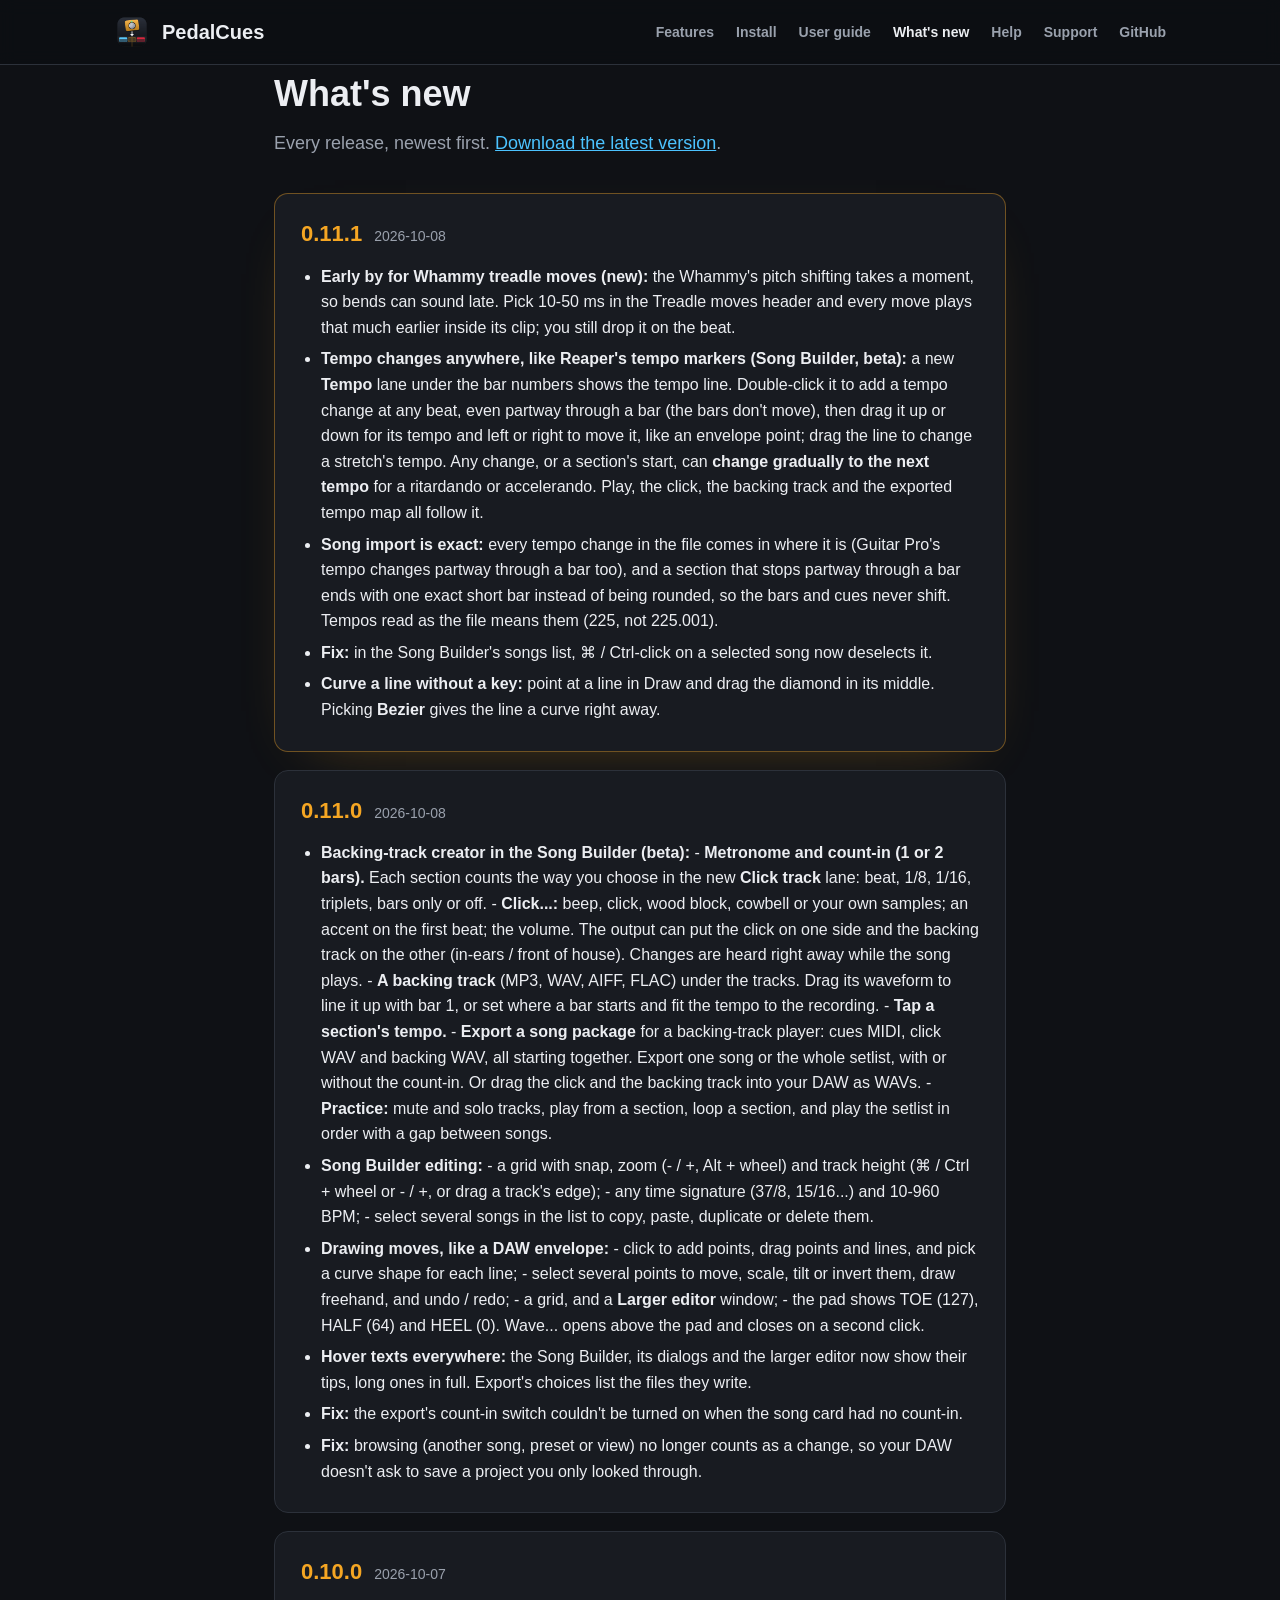
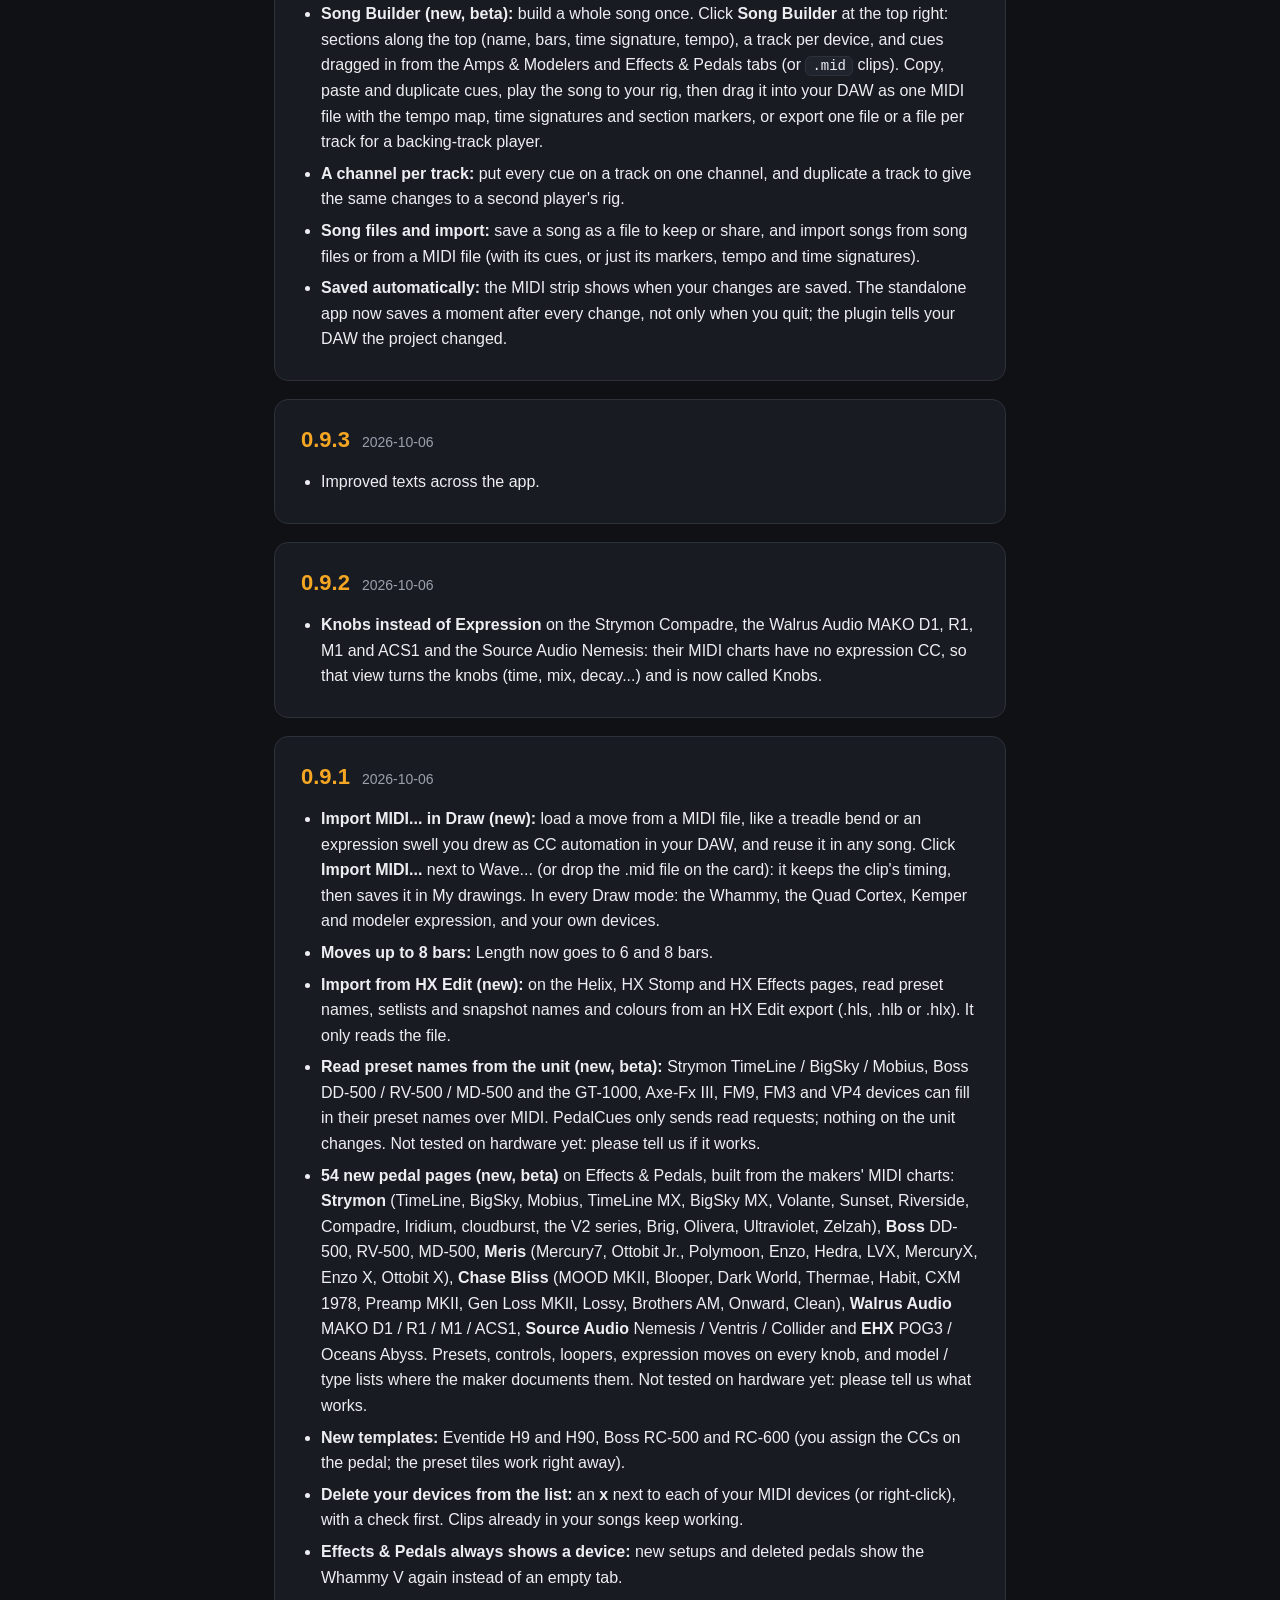
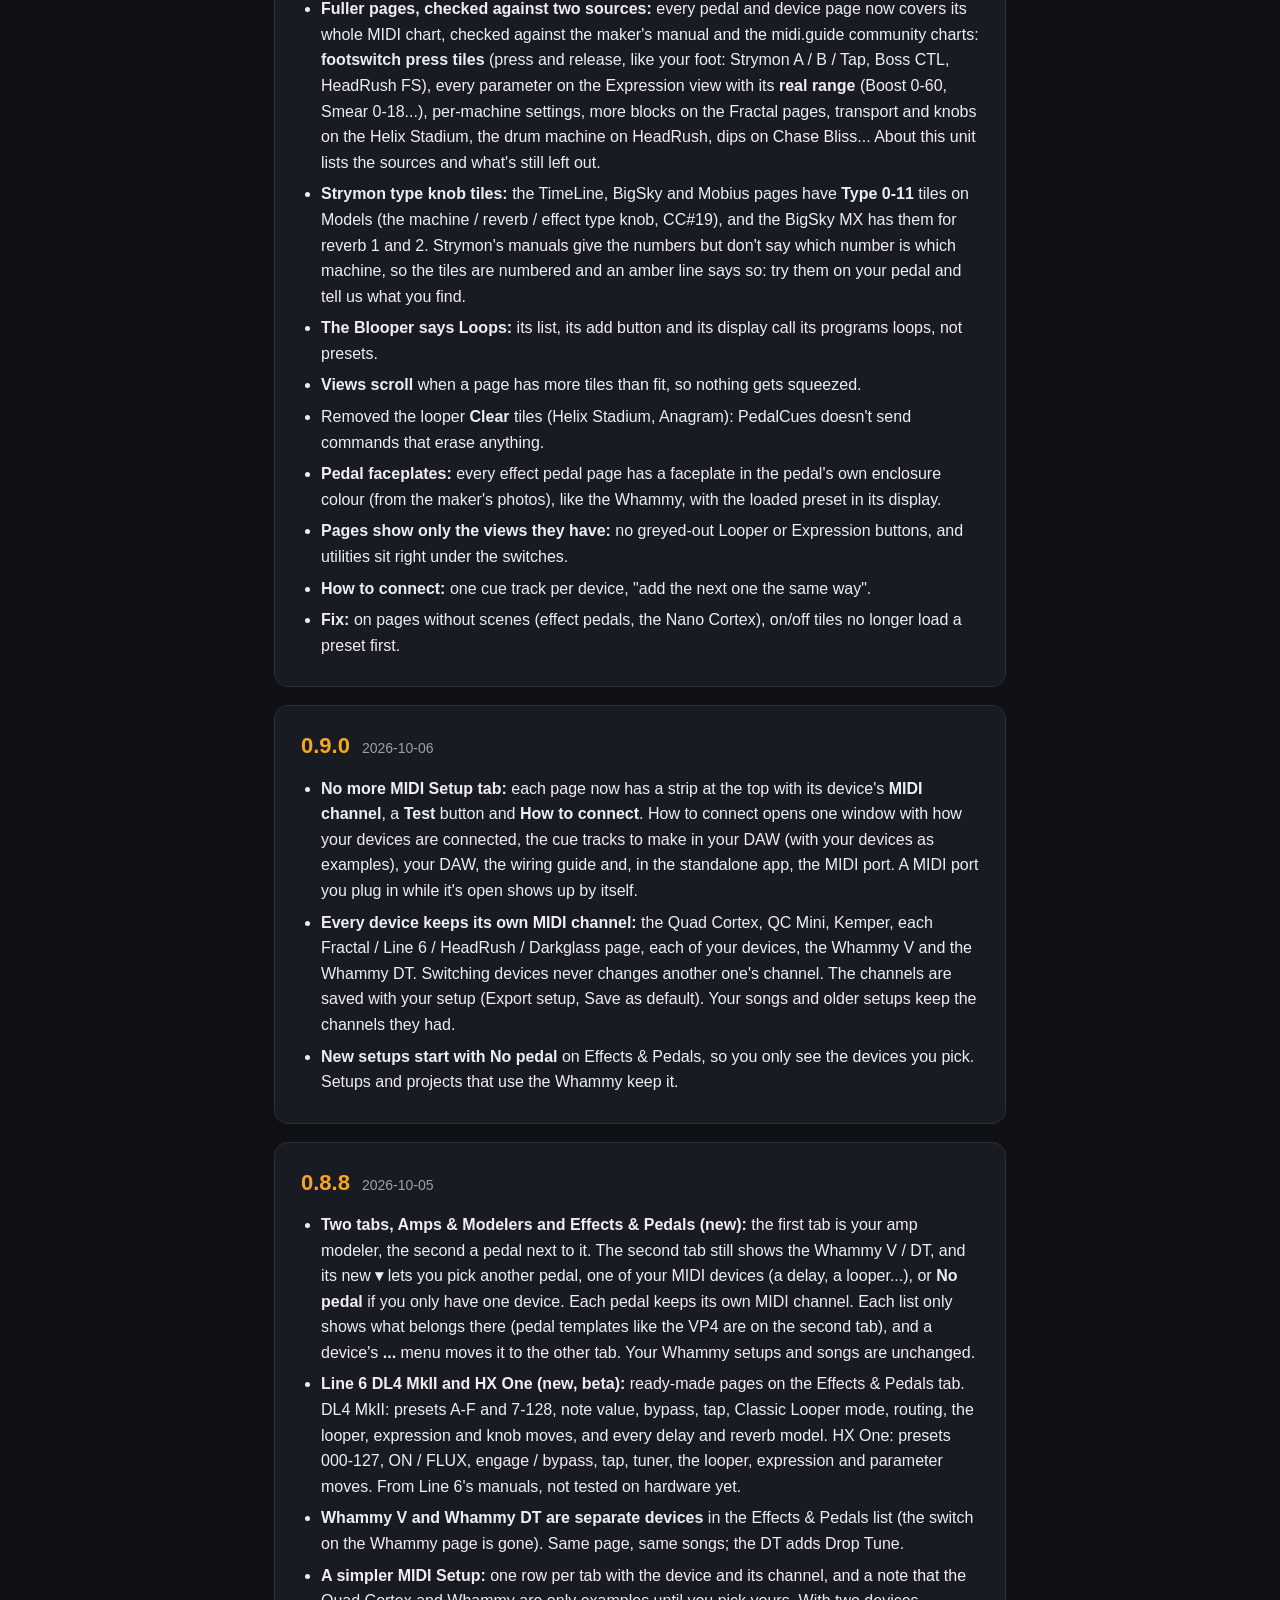
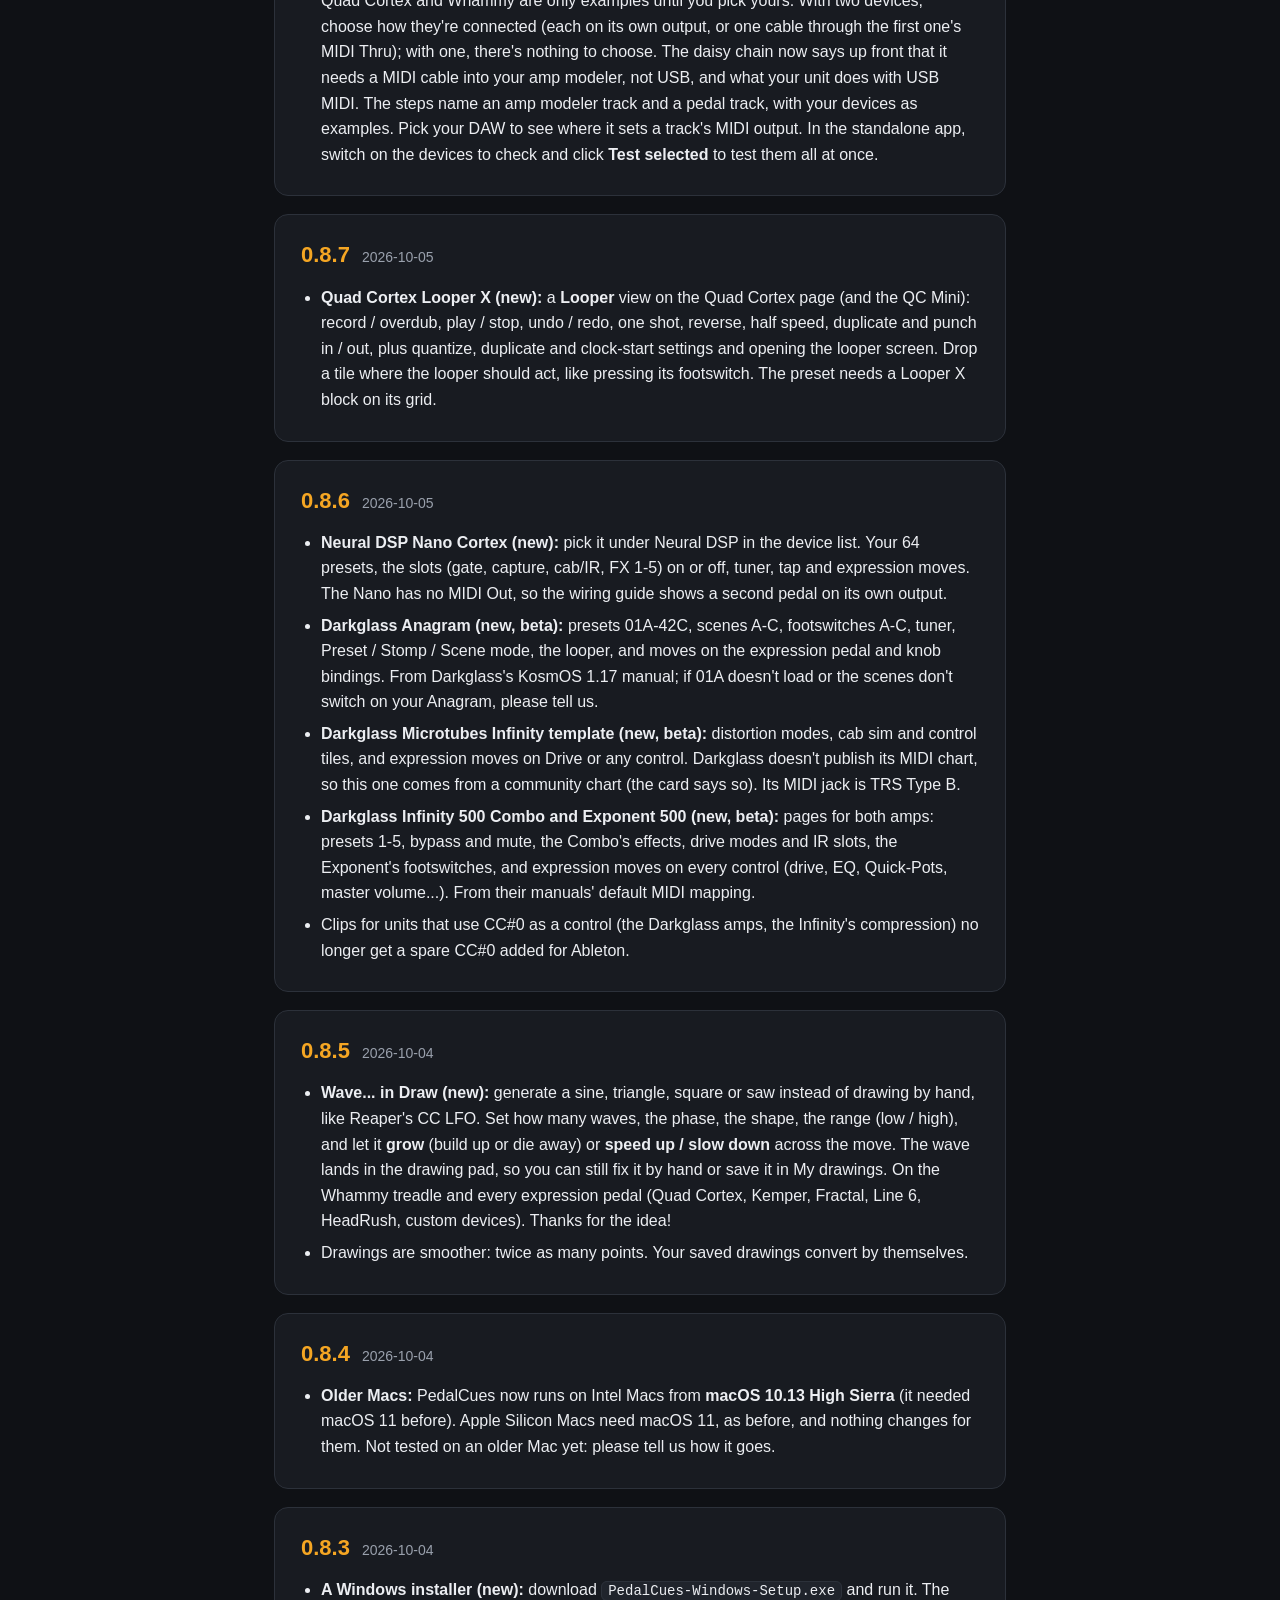
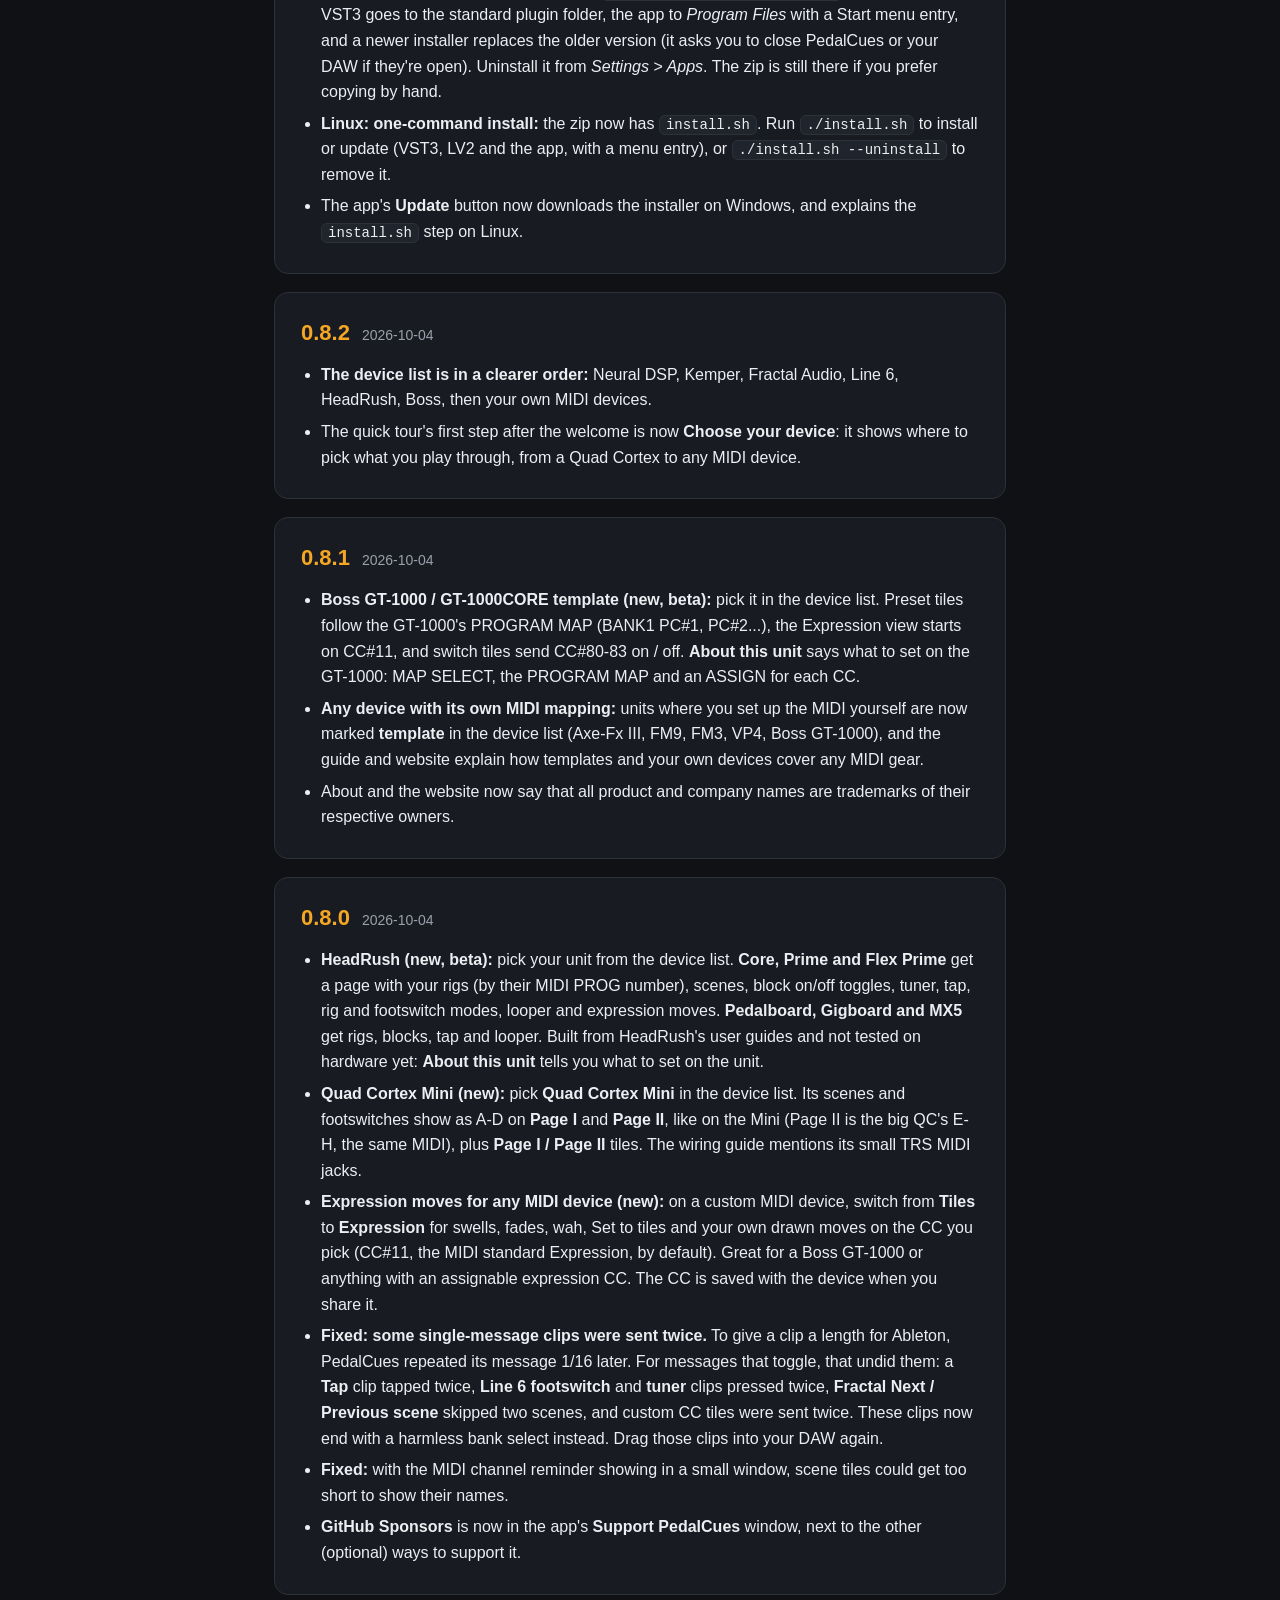
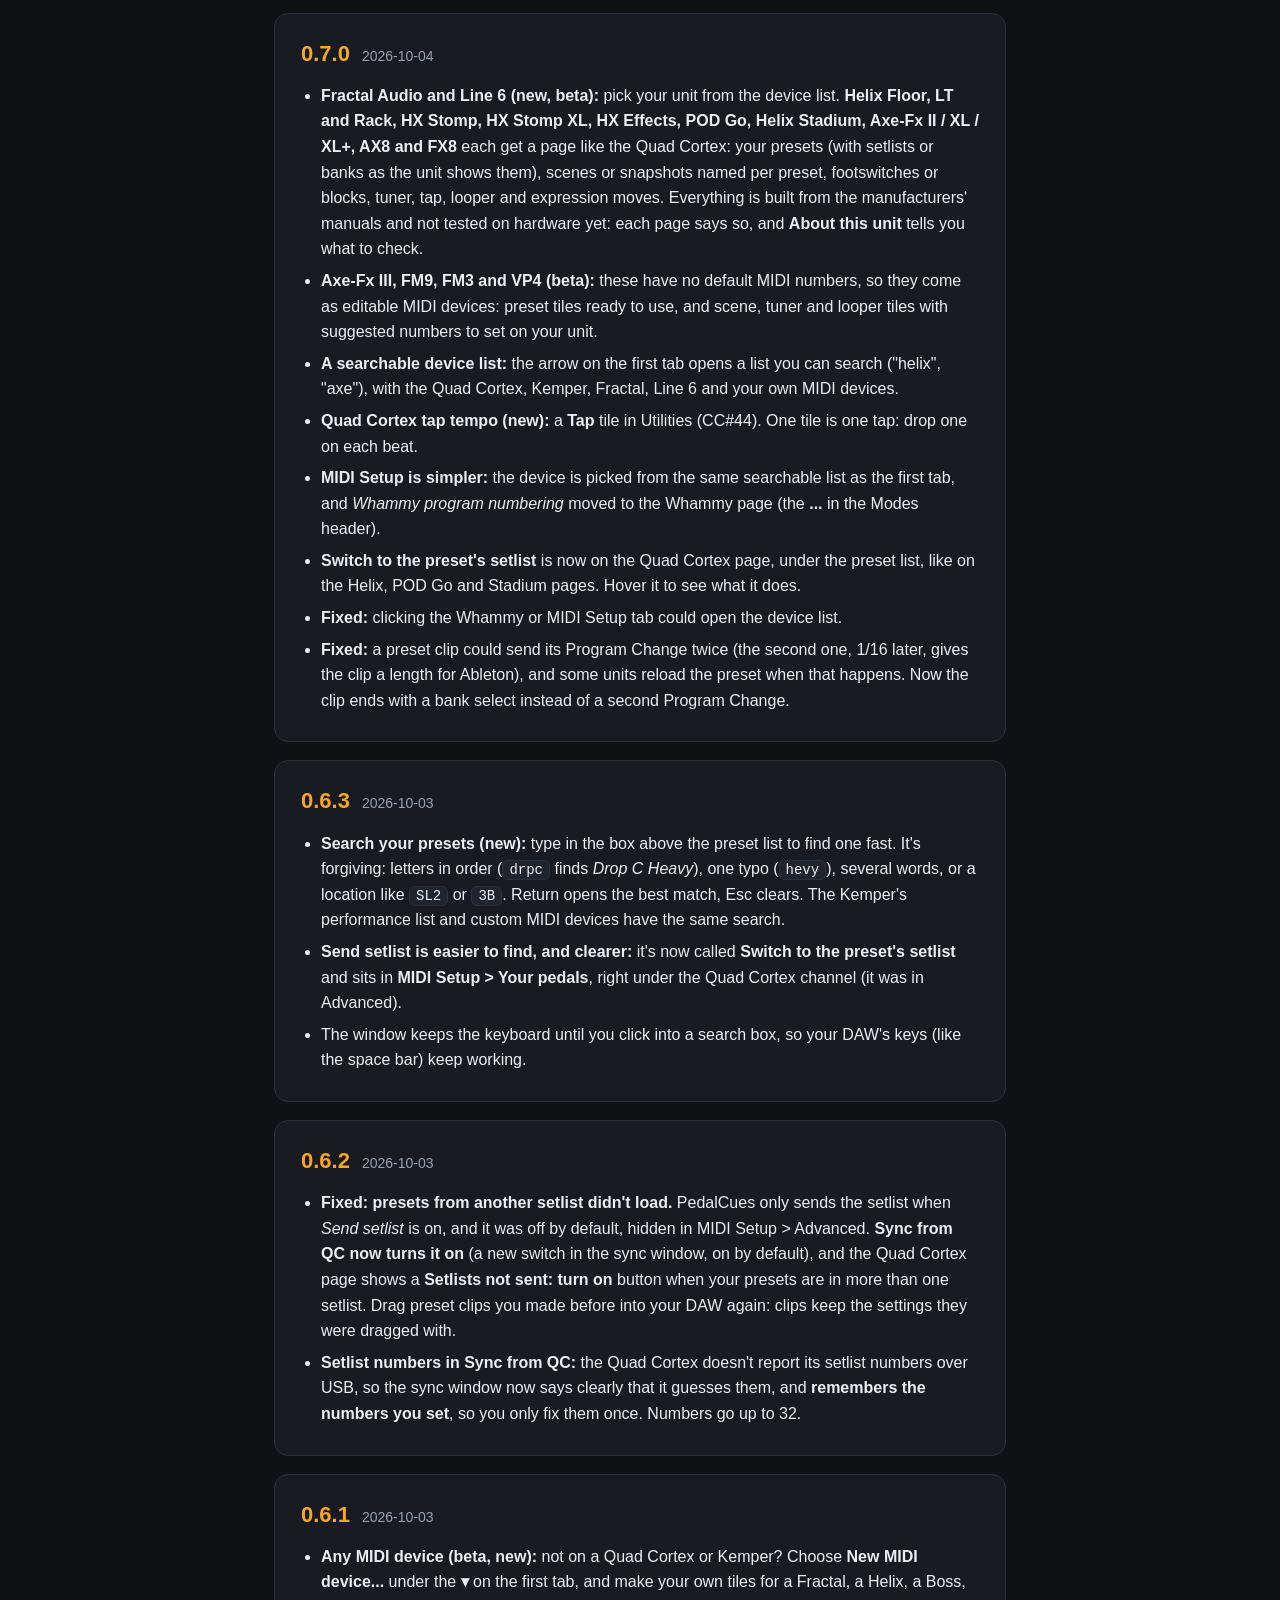
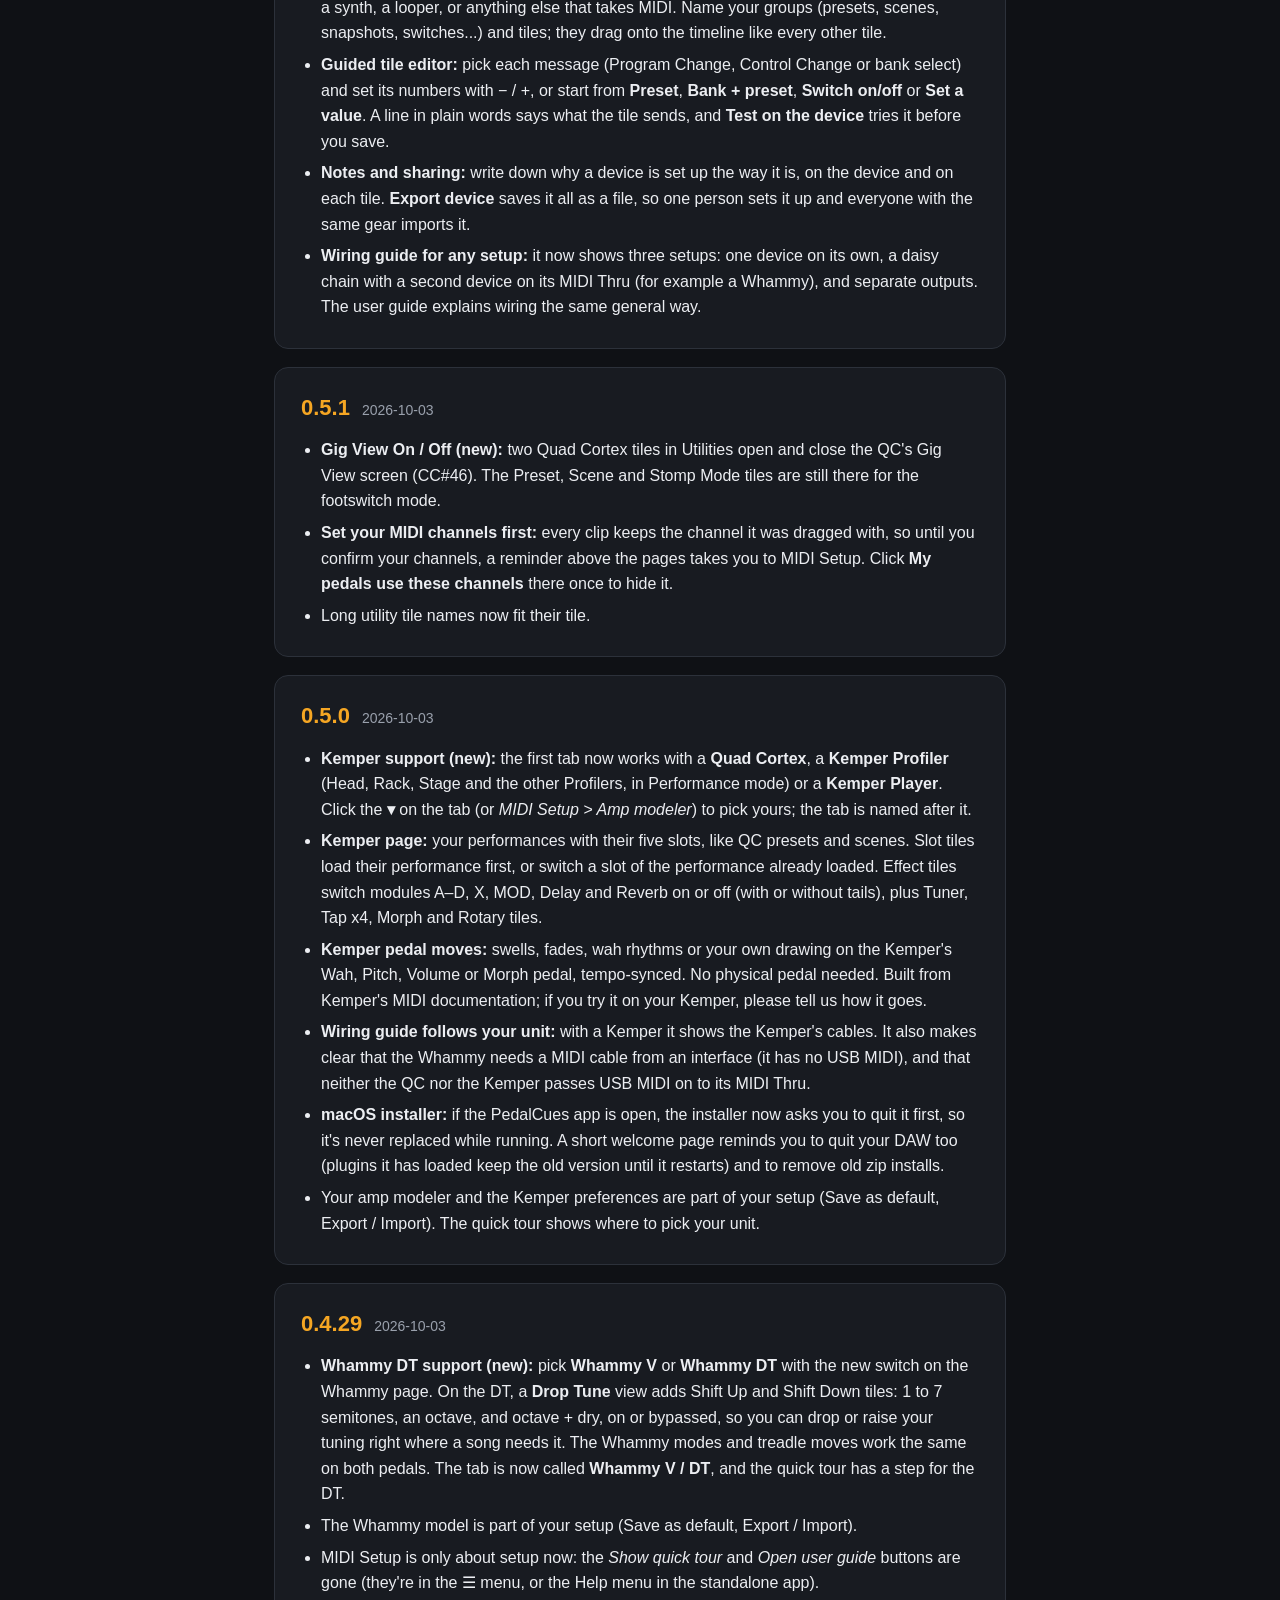
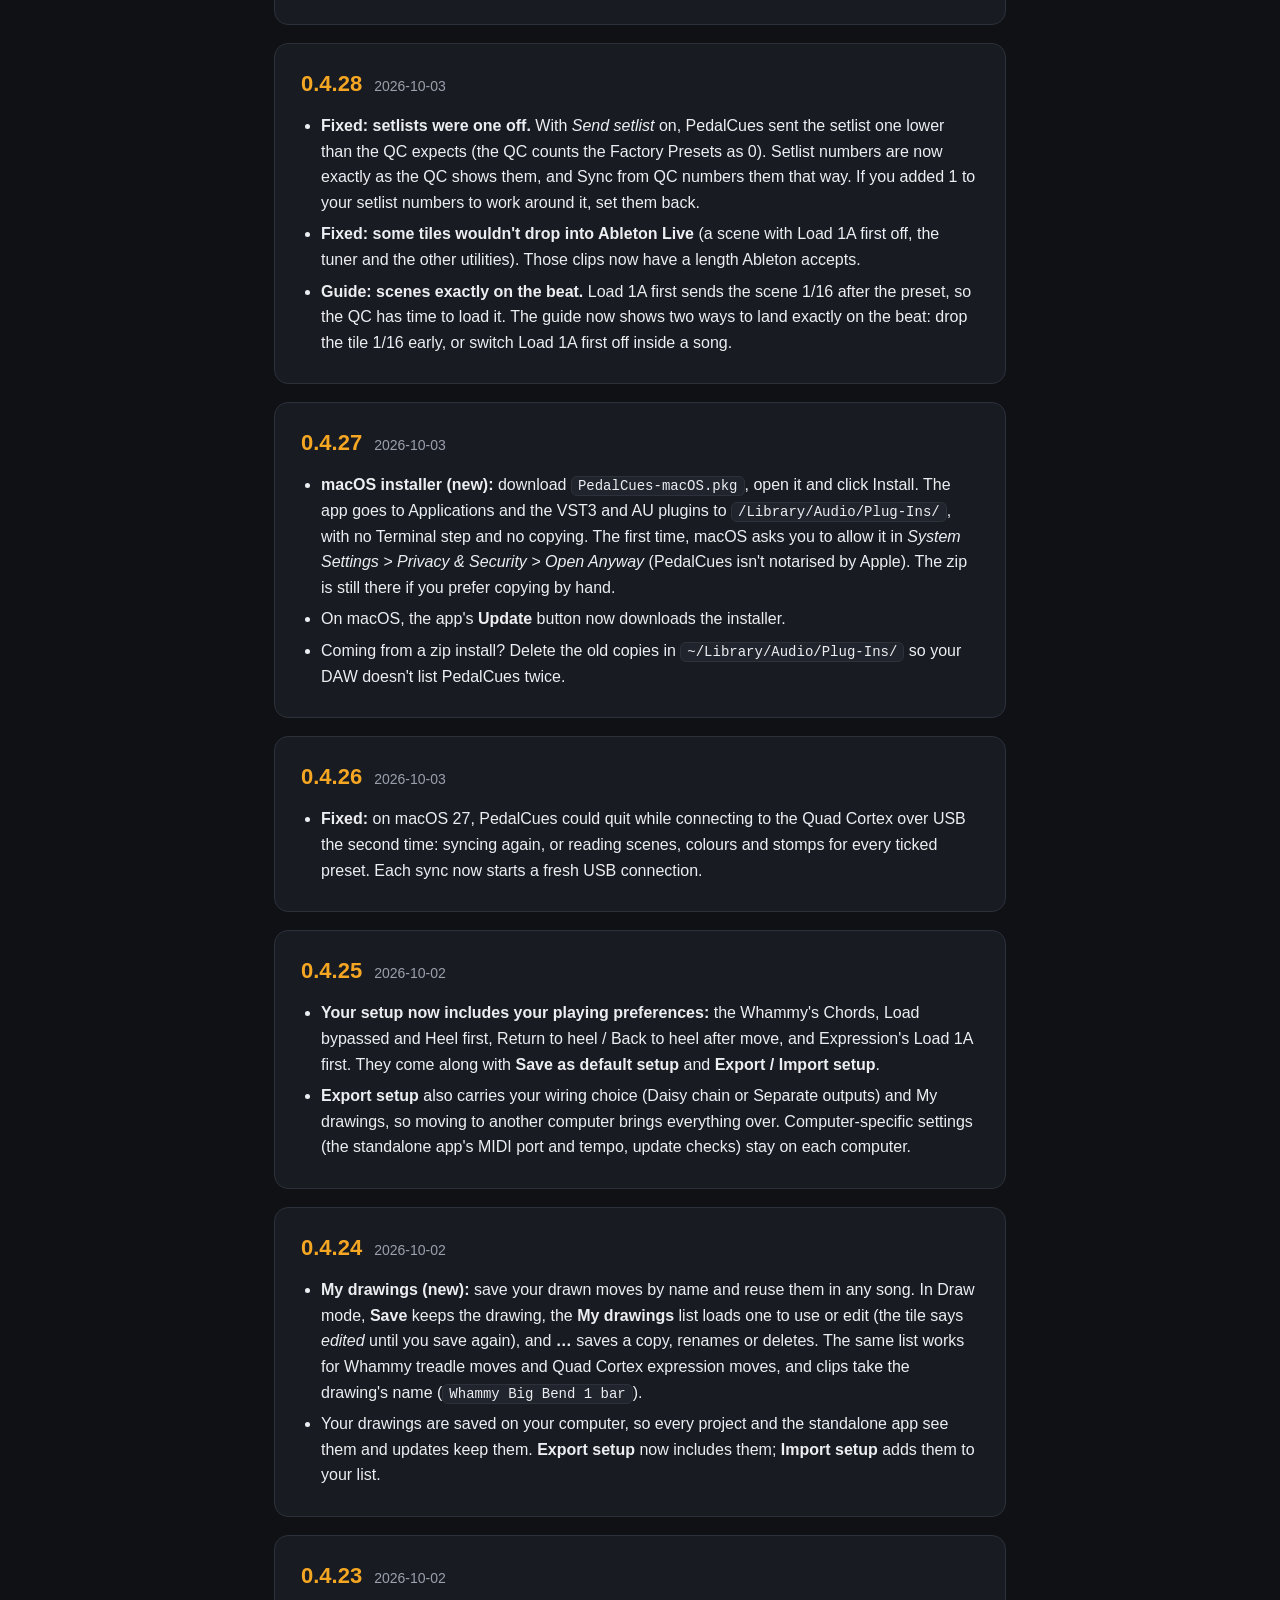
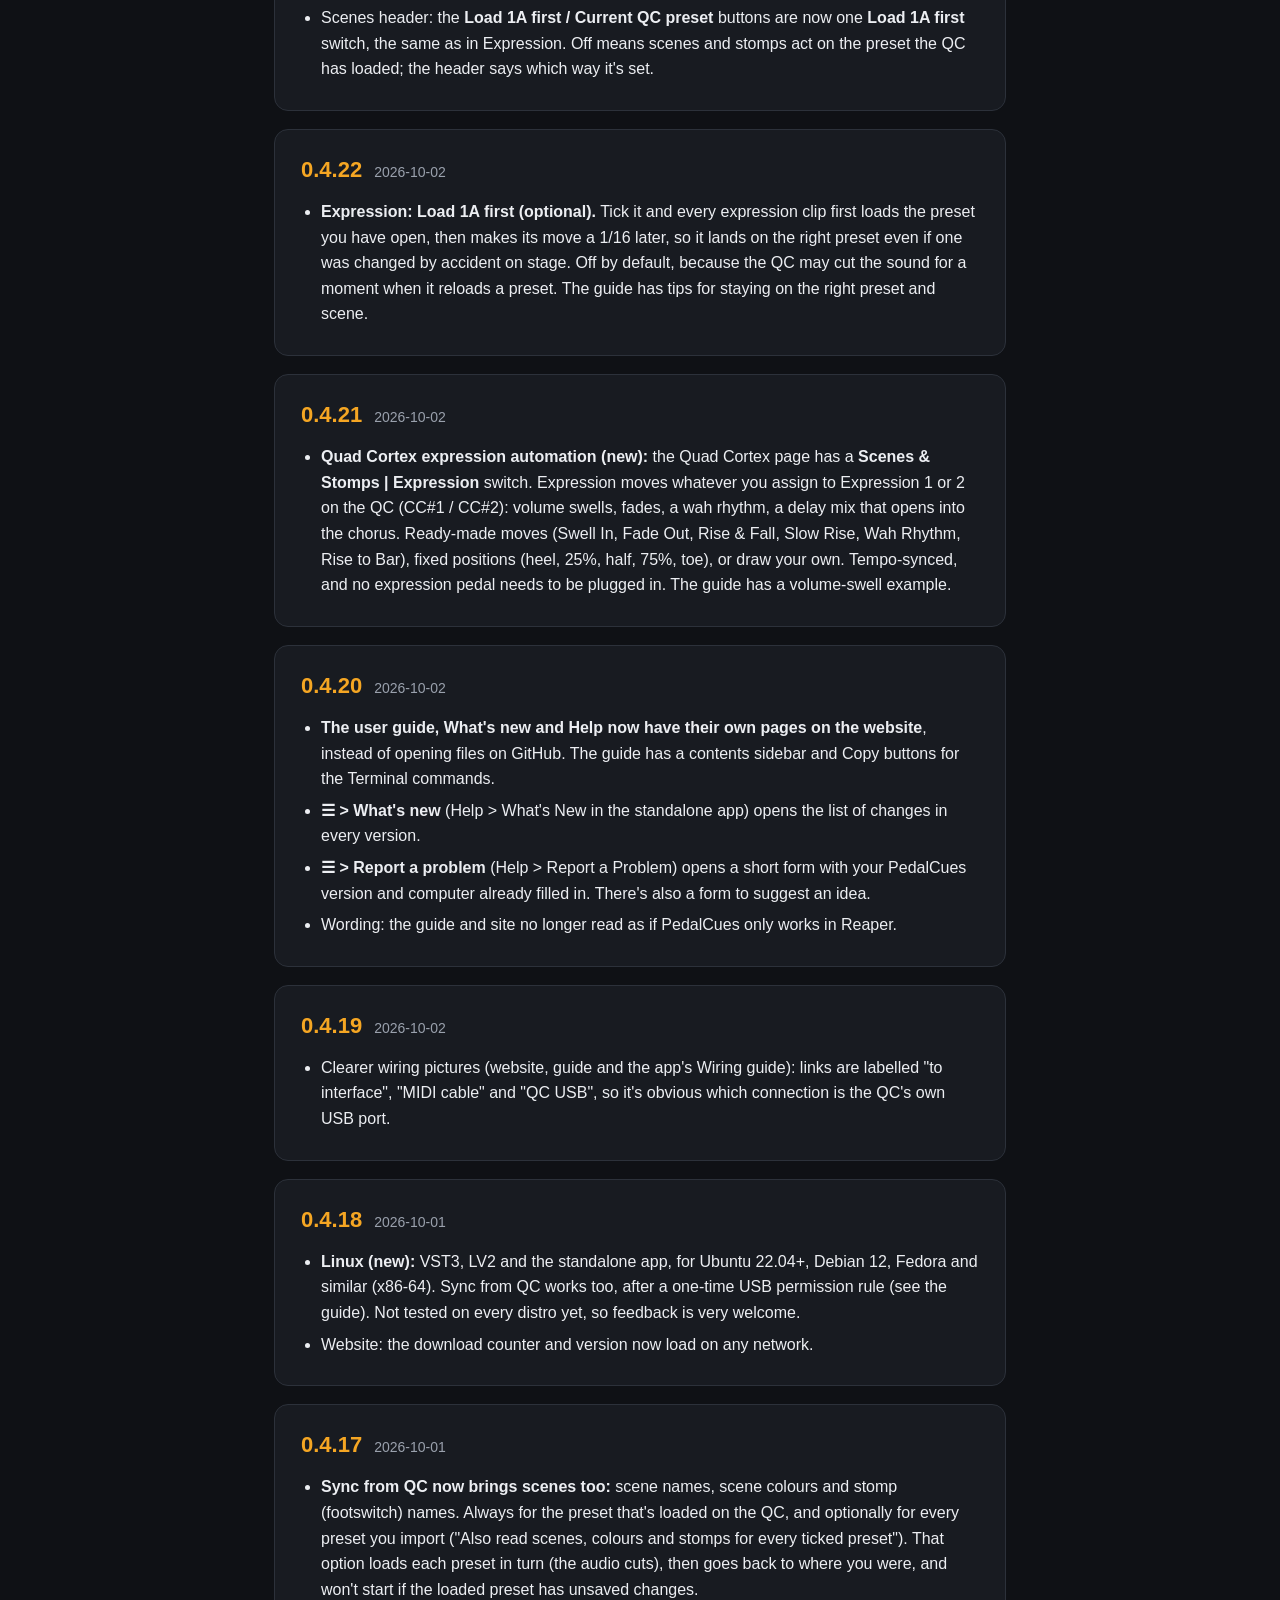
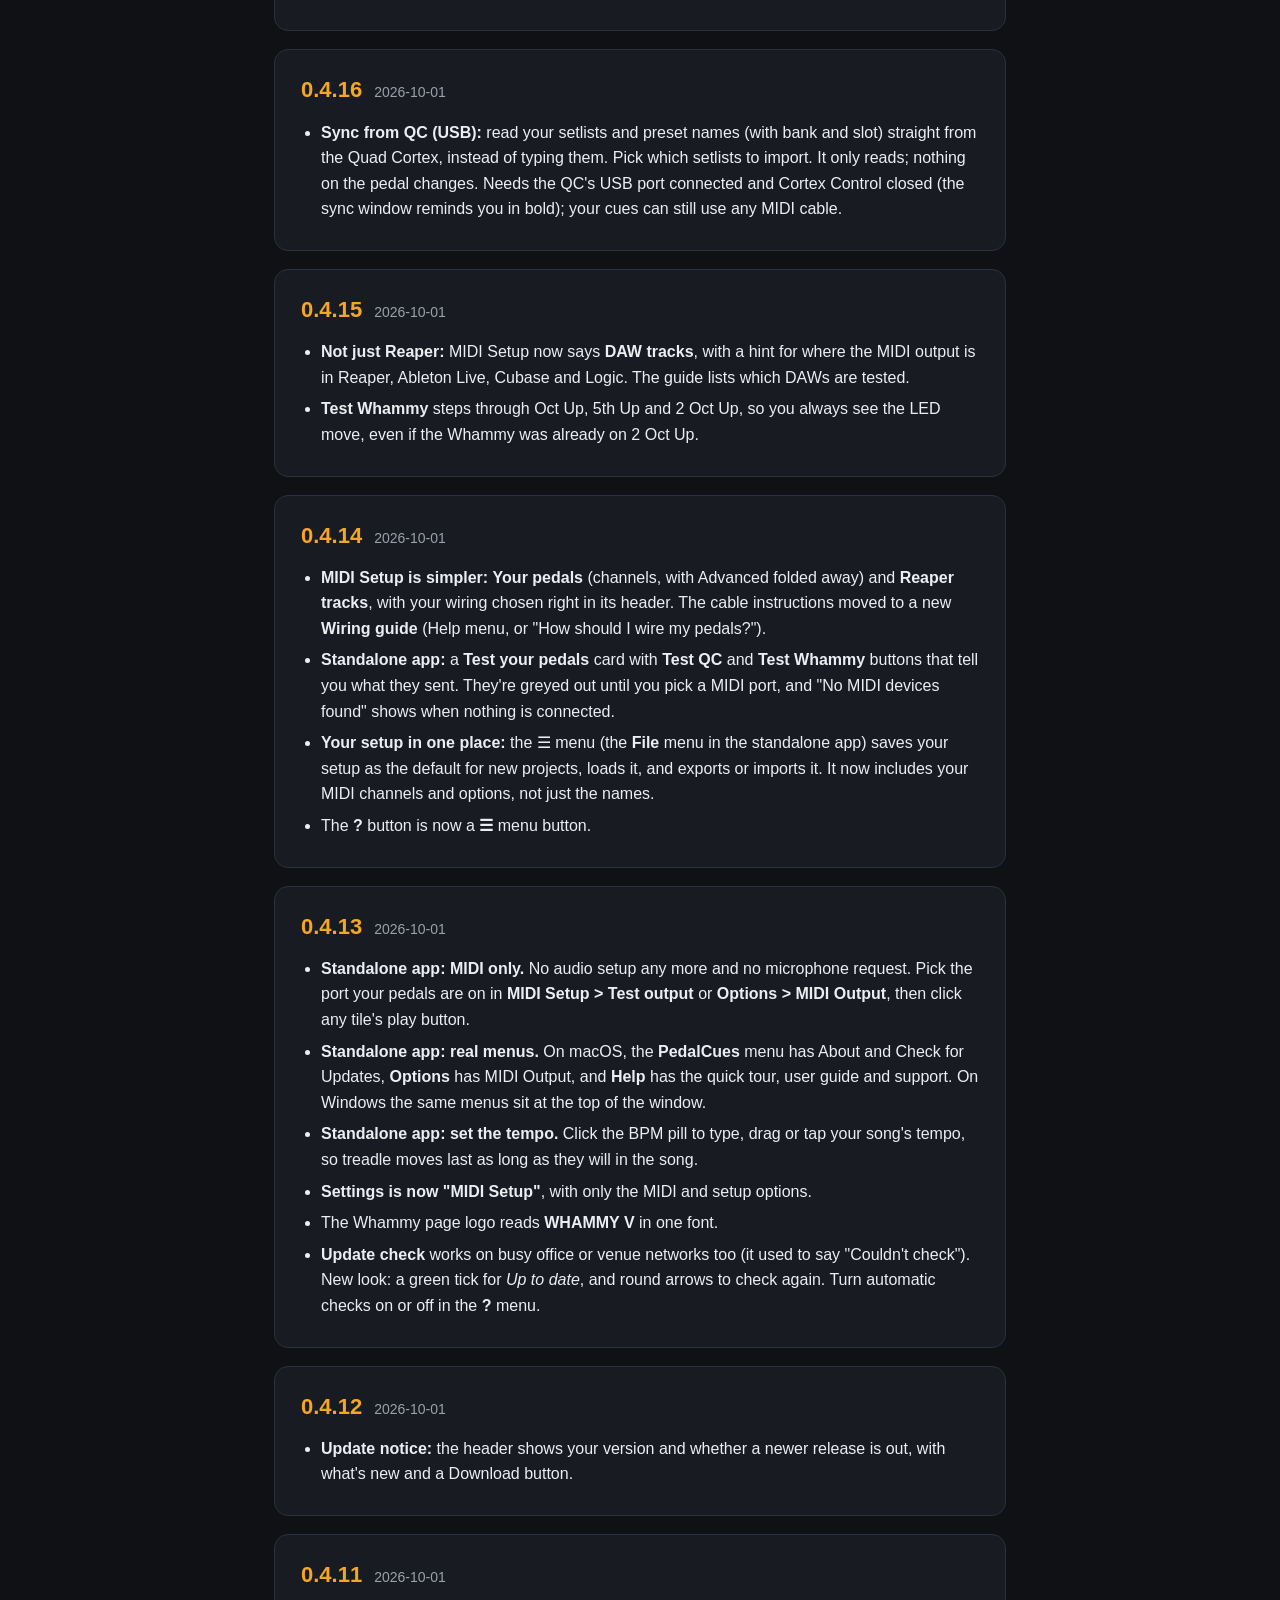
==== docs/changelog.html @ dfb43c9a "v0.11.1: Tempo changes anywhere, exact song import, Whammy Early by - Song Builder: a Tempo lane wit" ====
<!doctype html>
<html lang="en">
<head>
  <meta charset="utf-8">
  <meta name="viewport" content="width=device-width, initial-scale=1">
  <script>/* Reloads always start at the top: drop a #section left by an earlier click and jump without the smooth scroll (lazy images
     loading mid-animation used to stop it part way). Opening a link to a #section still jumps there. */
  (function () {
    if ('scrollRestoration' in history) history.scrollRestoration = 'manual';
    var nav = window.performance && performance.getEntriesByType ? performance.getEntriesByType('navigation')[0] : null;
    if (nav && nav.type === 'reload' && location.hash) history.replaceState(null, '', location.pathname + location.search);
    function toTop() { if (!location.hash) window.scrollTo({ top: 0, left: 0, behavior: 'instant' }); }
    toTop();
    document.addEventListener('DOMContentLoaded', toTop);
    window.addEventListener('load', toTop);
  })();
  </script>
  <title>What's new - PedalCues</title>
  <meta name="description" content="Every PedalCues release and what changed, in plain words.">
  <link rel="icon" type="image/png" href="images/icon.png">
  <link rel="stylesheet" href="pages.css">
</head>
<body>
<!-- Generated from CHANGELOG.md by Tools/make_site_pages.py. Don't edit by hand. -->
<header class="top"><div class="wrap">
  <a class="brand" href="./"><img src="images/icon.png" alt=""><b>PedalCues</b></a>
  <nav><a href="./#features">Features</a><a href="./#install">Install</a><a href="guide.html">User guide</a><a href="changelog.html" aria-current="page">What's new</a><a href="help.html">Help</a><a href="./#support">Support</a><a href="https://github.com/thankost/pedal-cues">GitHub</a></nav>
</div></header>
<main class="wrap narrow">
  <h1>What's new</h1>
  <p class="lead">Every release, newest first. <a href="./#download">Download the latest version</a>.</p>
<section class="release" id="v0.11.1"><h2>0.11.1</h2><div class="date">2026-10-08</div><ul><li><b>Early by for Whammy treadle moves (new):</b> the Whammy's pitch shifting takes a moment, so bends can sound late. Pick 10-50 ms in the Treadle moves header and every move plays that much earlier inside its clip; you still drop it on the beat.</li><li><b>Tempo changes anywhere, like Reaper's tempo markers (Song Builder, beta):</b> a new <b>Tempo</b> lane under the bar numbers shows the tempo line. Double-click it to add a tempo change at any beat, even partway through a bar (the bars don't move), then drag it up or down for its tempo and left or right to move it, like an envelope point; drag the line to change a stretch's tempo. Any change, or a section's start, can <b>change gradually to the next tempo</b> for a ritardando or accelerando. Play, the click, the backing track and the exported tempo map all follow it.</li><li><b>Song import is exact:</b> every tempo change in the file comes in where it is (Guitar Pro's tempo changes partway through a bar too), and a section that stops partway through a bar ends with one exact short bar instead of being rounded, so the bars and cues never shift. Tempos read as the file means them (225, not 225.001).</li><li><b>Fix:</b> in the Song Builder's songs list, ⌘ / Ctrl-click on a selected song now deselects it.</li><li><b>Curve a line without a key:</b> point at a line in Draw and drag the diamond in its middle. Picking <b>Bezier</b> gives the line a curve right away.</li></ul></section>
<section class="release" id="v0.11.0"><h2>0.11.0</h2><div class="date">2026-10-08</div><ul><li><b>Backing-track creator in the Song Builder (beta):</b> - <b>Metronome and count-in (1 or 2 bars).</b> Each section counts the way you choose in the new <b>Click track</b> lane: beat, 1/8, 1/16, triplets, bars only or off. - <b>Click...:</b> beep, click, wood block, cowbell or your own samples; an accent on the first beat; the volume. The output can put the click on one side and the backing track on the other (in-ears / front of house). Changes are heard right away while the song plays. - <b>A backing track</b> (MP3, WAV, AIFF, FLAC) under the tracks. Drag its waveform to line it up with bar 1, or set where a bar starts and fit the tempo to the recording. - <b>Tap a section's tempo.</b> - <b>Export a song package</b> for a backing-track player: cues MIDI, click WAV and backing WAV, all starting together. Export one song or the whole setlist, with or without the count-in. Or drag the click and the backing track into your DAW as WAVs. - <b>Practice:</b> mute and solo tracks, play from a section, loop a section, and play the setlist in order with a gap between songs.</li><li><b>Song Builder editing:</b> - a grid with snap, zoom (- / +, Alt + wheel) and track height (⌘ / Ctrl + wheel or - / +, or drag a track's edge); - any time signature (37/8, 15/16...) and 10-960 BPM; - select several songs in the list to copy, paste, duplicate or delete them.</li><li><b>Drawing moves, like a DAW envelope:</b> - click to add points, drag points and lines, and pick a curve shape for each line; - select several points to move, scale, tilt or invert them, draw freehand, and undo / redo; - a grid, and a <b>Larger editor</b> window; - the pad shows TOE (127), HALF (64) and HEEL (0). Wave... opens above the pad and closes on a second click.</li><li><b>Hover texts everywhere:</b> the Song Builder, its dialogs and the larger editor now show their tips, long ones in full. Export's choices list the files they write.</li><li><b>Fix:</b> the export's count-in switch couldn't be turned on when the song card had no count-in.</li><li><b>Fix:</b> browsing (another song, preset or view) no longer counts as a change, so your DAW doesn't ask to save a project you only looked through.</li></ul></section>
<section class="release" id="v0.10.0"><h2>0.10.0</h2><div class="date">2026-10-07</div><ul><li><b>Song Builder (new, beta):</b> build a whole song once. Click <b>Song Builder</b> at the top right: sections along the top (name, bars, time signature, tempo), a track per device, and cues dragged in from the Amps &amp; Modelers and Effects &amp; Pedals tabs (or <code>.mid</code> clips). Copy, paste and duplicate cues, play the song to your rig, then drag it into your DAW as one MIDI file with the tempo map, time signatures and section markers, or export one file or a file per track for a backing-track player.</li><li><b>A channel per track:</b> put every cue on a track on one channel, and duplicate a track to give the same changes to a second player's rig.</li><li><b>Song files and import:</b> save a song as a file to keep or share, and import songs from song files or from a MIDI file (with its cues, or just its markers, tempo and time signatures).</li><li><b>Saved automatically:</b> the MIDI strip shows when your changes are saved. The standalone app now saves a moment after every change, not only when you quit; the plugin tells your DAW the project changed.</li></ul></section>
<section class="release" id="v0.9.3"><h2>0.9.3</h2><div class="date">2026-10-06</div><ul><li>Improved texts across the app.</li></ul></section>
<section class="release" id="v0.9.2"><h2>0.9.2</h2><div class="date">2026-10-06</div><ul><li><b>Knobs instead of Expression</b> on the Strymon Compadre, the Walrus Audio MAKO D1, R1, M1 and ACS1 and the Source Audio Nemesis: their MIDI charts have no expression CC, so that view turns the knobs (time, mix, decay...) and is now called Knobs.</li></ul></section>
<section class="release" id="v0.9.1"><h2>0.9.1</h2><div class="date">2026-10-06</div><ul><li><b>Import MIDI... in Draw (new):</b> load a move from a MIDI file, like a treadle bend or an expression swell you drew as CC automation in your DAW, and reuse it in any song. Click <b>Import MIDI...</b> next to Wave... (or drop the .mid file on the card): it keeps the clip's timing, then saves it in My drawings. In every Draw mode: the Whammy, the Quad Cortex, Kemper and modeler expression, and your own devices.</li><li><b>Moves up to 8 bars:</b> Length now goes to 6 and 8 bars.</li><li><b>Import from HX Edit (new):</b> on the Helix, HX Stomp and HX Effects pages, read preset names, setlists and snapshot names and colours from an HX Edit export (.hls, .hlb or .hlx). It only reads the file.</li><li><b>Read preset names from the unit (new, beta):</b> Strymon TimeLine / BigSky / Mobius, Boss DD-500 / RV-500 / MD-500 and the GT-1000, Axe-Fx III, FM9, FM3 and VP4 devices can fill in their preset names over MIDI. PedalCues only sends read requests; nothing on the unit changes. Not tested on hardware yet: please tell us if it works.</li><li><b>54 new pedal pages (new, beta)</b> on Effects &amp; Pedals, built from the makers' MIDI charts: <b>Strymon</b> (TimeLine, BigSky, Mobius, TimeLine MX, BigSky MX, Volante, Sunset, Riverside, Compadre, Iridium, cloudburst, the V2 series, Brig, Olivera, Ultraviolet, Zelzah), <b>Boss</b> DD-500, RV-500, MD-500, <b>Meris</b> (Mercury7, Ottobit Jr., Polymoon, Enzo, Hedra, LVX, MercuryX, Enzo X, Ottobit X), <b>Chase Bliss</b> (MOOD MKII, Blooper, Dark World, Thermae, Habit, CXM 1978, Preamp MKII, Gen Loss MKII, Lossy, Brothers AM, Onward, Clean), <b>Walrus Audio</b> MAKO D1 / R1 / M1 / ACS1, <b>Source Audio</b> Nemesis / Ventris / Collider and <b>EHX</b> POG3 / Oceans Abyss. Presets, controls, loopers, expression moves on every knob, and model / type lists where the maker documents them. Not tested on hardware yet: please tell us what works.</li><li><b>New templates:</b> Eventide H9 and H90, Boss RC-500 and RC-600 (you assign the CCs on the pedal; the preset tiles work right away).</li><li><b>Delete your devices from the list:</b> an <b>x</b> next to each of your MIDI devices (or right-click), with a check first. Clips already in your songs keep working.</li><li><b>Effects &amp; Pedals always shows a device:</b> new setups and deleted pedals show the Whammy V again instead of an empty tab.</li><li><b>Fuller pages, checked against two sources:</b> every pedal and device page now covers its whole MIDI chart, checked against the maker's manual and the midi.guide community charts: <b>footswitch press tiles</b> (press and release, like your foot: Strymon A / B / Tap, Boss CTL, HeadRush FS), every parameter on the Expression view with its <b>real range</b> (Boost 0-60, Smear 0-18...), per-machine settings, more blocks on the Fractal pages, transport and knobs on the Helix Stadium, the drum machine on HeadRush, dips on Chase Bliss... About this unit lists the sources and what's still left out.</li><li><b>Strymon type knob tiles:</b> the TimeLine, BigSky and Mobius pages have <b>Type 0-11</b> tiles on Models (the machine / reverb / effect type knob, CC#19), and the BigSky MX has them for reverb 1 and 2. Strymon's manuals give the numbers but don't say which number is which machine, so the tiles are numbered and an amber line says so: try them on your pedal and tell us what you find.</li><li><b>The Blooper says Loops:</b> its list, its add button and its display call its programs loops, not presets.</li><li><b>Views scroll</b> when a page has more tiles than fit, so nothing gets squeezed.</li><li>Removed the looper <b>Clear</b> tiles (Helix Stadium, Anagram): PedalCues doesn't send commands that erase anything.</li><li><b>Pedal faceplates:</b> every effect pedal page has a faceplate in the pedal's own enclosure colour (from the maker's photos), like the Whammy, with the loaded preset in its display.</li><li><b>Pages show only the views they have:</b> no greyed-out Looper or Expression buttons, and utilities sit right under the switches.</li><li><b>How to connect:</b> one cue track per device, "add the next one the same way".</li><li><b>Fix:</b> on pages without scenes (effect pedals, the Nano Cortex), on/off tiles no longer load a preset first.</li></ul></section>
<section class="release" id="v0.9.0"><h2>0.9.0</h2><div class="date">2026-10-06</div><ul><li><b>No more MIDI Setup tab:</b> each page now has a strip at the top with its device's <b>MIDI channel</b>, a <b>Test</b> button and <b>How to connect</b>. How to connect opens one window with how your devices are connected, the cue tracks to make in your DAW (with your devices as examples), your DAW, the wiring guide and, in the standalone app, the MIDI port. A MIDI port you plug in while it's open shows up by itself.</li><li><b>Every device keeps its own MIDI channel:</b> the Quad Cortex, QC Mini, Kemper, each Fractal / Line 6 / HeadRush / Darkglass page, each of your devices, the Whammy V and the Whammy DT. Switching devices never changes another one's channel. The channels are saved with your setup (Export setup, Save as default). Your songs and older setups keep the channels they had.</li><li><b>New setups start with No pedal</b> on Effects &amp; Pedals, so you only see the devices you pick. Setups and projects that use the Whammy keep it.</li></ul></section>
<section class="release" id="v0.8.8"><h2>0.8.8</h2><div class="date">2026-10-05</div><ul><li><b>Two tabs, Amps &amp; Modelers and Effects &amp; Pedals (new):</b> the first tab is your amp modeler, the second a pedal next to it. The second tab still shows the Whammy V / DT, and its new <b>▾</b> lets you pick another pedal, one of your MIDI devices (a delay, a looper...), or <b>No pedal</b> if you only have one device. Each pedal keeps its own MIDI channel. Each list only shows what belongs there (pedal templates like the VP4 are on the second tab), and a device's <b>...</b> menu moves it to the other tab. Your Whammy setups and songs are unchanged.</li><li><b>Line 6 DL4 MkII and HX One (new, beta):</b> ready-made pages on the Effects &amp; Pedals tab. DL4 MkII: presets A-F and 7-128, note value, bypass, tap, Classic Looper mode, routing, the looper, expression and knob moves, and every delay and reverb model. HX One: presets 000-127, ON / FLUX, engage / bypass, tap, tuner, the looper, expression and parameter moves. From Line 6's manuals, not tested on hardware yet.</li><li><b>Whammy V and Whammy DT are separate devices</b> in the Effects &amp; Pedals list (the switch on the Whammy page is gone). Same page, same songs; the DT adds Drop Tune.</li><li><b>A simpler MIDI Setup:</b> one row per tab with the device and its channel, and a note that the Quad Cortex and Whammy are only examples until you pick yours. With two devices, choose how they're connected (each on its own output, or one cable through the first one's MIDI Thru); with one, there's nothing to choose. The daisy chain now says up front that it needs a MIDI cable into your amp modeler, not USB, and what your unit does with USB MIDI. The steps name an amp modeler track and a pedal track, with your devices as examples. Pick your DAW to see where it sets a track's MIDI output. In the standalone app, switch on the devices to check and click <b>Test selected</b> to test them all at once.</li></ul></section>
<section class="release" id="v0.8.7"><h2>0.8.7</h2><div class="date">2026-10-05</div><ul><li><b>Quad Cortex Looper X (new):</b> a <b>Looper</b> view on the Quad Cortex page (and the QC Mini): record / overdub, play / stop, undo / redo, one shot, reverse, half speed, duplicate and punch in / out, plus quantize, duplicate and clock-start settings and opening the looper screen. Drop a tile where the looper should act, like pressing its footswitch. The preset needs a Looper X block on its grid.</li></ul></section>
<section class="release" id="v0.8.6"><h2>0.8.6</h2><div class="date">2026-10-05</div><ul><li><b>Neural DSP Nano Cortex (new):</b> pick it under Neural DSP in the device list. Your 64 presets, the slots (gate, capture, cab/IR, FX 1-5) on or off, tuner, tap and expression moves. The Nano has no MIDI Out, so the wiring guide shows a second pedal on its own output.</li><li><b>Darkglass Anagram (new, beta):</b> presets 01A-42C, scenes A-C, footswitches A-C, tuner, Preset / Stomp / Scene mode, the looper, and moves on the expression pedal and knob bindings. From Darkglass's KosmOS 1.17 manual; if 01A doesn't load or the scenes don't switch on your Anagram, please tell us.</li><li><b>Darkglass Microtubes Infinity template (new, beta):</b> distortion modes, cab sim and control tiles, and expression moves on Drive or any control. Darkglass doesn't publish its MIDI chart, so this one comes from a community chart (the card says so). Its MIDI jack is TRS Type B.</li><li><b>Darkglass Infinity 500 Combo and Exponent 500 (new, beta):</b> pages for both amps: presets 1-5, bypass and mute, the Combo's effects, drive modes and IR slots, the Exponent's footswitches, and expression moves on every control (drive, EQ, Quick-Pots, master volume...). From their manuals' default MIDI mapping.</li><li>Clips for units that use CC#0 as a control (the Darkglass amps, the Infinity's compression) no longer get a spare CC#0 added for Ableton.</li></ul></section>
<section class="release" id="v0.8.5"><h2>0.8.5</h2><div class="date">2026-10-04</div><ul><li><b>Wave... in Draw (new):</b> generate a sine, triangle, square or saw instead of drawing by hand, like Reaper's CC LFO. Set how many waves, the phase, the shape, the range (low / high), and let it <b>grow</b> (build up or die away) or <b>speed up / slow down</b> across the move. The wave lands in the drawing pad, so you can still fix it by hand or save it in My drawings. On the Whammy treadle and every expression pedal (Quad Cortex, Kemper, Fractal, Line 6, HeadRush, custom devices). Thanks for the idea!</li><li>Drawings are smoother: twice as many points. Your saved drawings convert by themselves.</li></ul></section>
<section class="release" id="v0.8.4"><h2>0.8.4</h2><div class="date">2026-10-04</div><ul><li><b>Older Macs:</b> PedalCues now runs on Intel Macs from <b>macOS 10.13 High Sierra</b> (it needed macOS 11 before). Apple Silicon Macs need macOS 11, as before, and nothing changes for them. Not tested on an older Mac yet: please tell us how it goes.</li></ul></section>
<section class="release" id="v0.8.3"><h2>0.8.3</h2><div class="date">2026-10-04</div><ul><li><b>A Windows installer (new):</b> download <code>PedalCues-Windows-Setup.exe</code> and run it. The VST3 goes to the standard plugin folder, the app to <i>Program Files</i> with a Start menu entry, and a newer installer replaces the older version (it asks you to close PedalCues or your DAW if they're open). Uninstall it from <i>Settings &gt; Apps</i>. The zip is still there if you prefer copying by hand.</li><li><b>Linux: one-command install:</b> the zip now has <code>install.sh</code>. Run <code>./install.sh</code> to install or update (VST3, LV2 and the app, with a menu entry), or <code>./install.sh --uninstall</code> to remove it.</li><li>The app's <b>Update</b> button now downloads the installer on Windows, and explains the <code>install.sh</code> step on Linux.</li></ul></section>
<section class="release" id="v0.8.2"><h2>0.8.2</h2><div class="date">2026-10-04</div><ul><li><b>The device list is in a clearer order:</b> Neural DSP, Kemper, Fractal Audio, Line 6, HeadRush, Boss, then your own MIDI devices.</li><li>The quick tour's first step after the welcome is now <b>Choose your device</b>: it shows where to pick what you play through, from a Quad Cortex to any MIDI device.</li></ul></section>
<section class="release" id="v0.8.1"><h2>0.8.1</h2><div class="date">2026-10-04</div><ul><li><b>Boss GT-1000 / GT-1000CORE template (new, beta):</b> pick it in the device list. Preset tiles follow the GT-1000's PROGRAM MAP (BANK1 PC#1, PC#2...), the Expression view starts on CC#11, and switch tiles send CC#80-83 on / off. <b>About this unit</b> says what to set on the GT-1000: MAP SELECT, the PROGRAM MAP and an ASSIGN for each CC.</li><li><b>Any device with its own MIDI mapping:</b> units where you set up the MIDI yourself are now marked <b>template</b> in the device list (Axe-Fx III, FM9, FM3, VP4, Boss GT-1000), and the guide and website explain how templates and your own devices cover any MIDI gear.</li><li>About and the website now say that all product and company names are trademarks of their respective owners.</li></ul></section>
<section class="release" id="v0.8.0"><h2>0.8.0</h2><div class="date">2026-10-04</div><ul><li><b>HeadRush (new, beta):</b> pick your unit from the device list. <b>Core, Prime and Flex Prime</b> get a page with your rigs (by their MIDI PROG number), scenes, block on/off toggles, tuner, tap, rig and footswitch modes, looper and expression moves. <b>Pedalboard, Gigboard and MX5</b> get rigs, blocks, tap and looper. Built from HeadRush's user guides and not tested on hardware yet: <b>About this unit</b> tells you what to set on the unit.</li><li><b>Quad Cortex Mini (new):</b> pick <b>Quad Cortex Mini</b> in the device list. Its scenes and footswitches show as A-D on <b>Page I</b> and <b>Page II</b>, like on the Mini (Page II is the big QC's E-H, the same MIDI), plus <b>Page I / Page II</b> tiles. The wiring guide mentions its small TRS MIDI jacks.</li><li><b>Expression moves for any MIDI device (new):</b> on a custom MIDI device, switch from <b>Tiles</b> to <b>Expression</b> for swells, fades, wah, Set to tiles and your own drawn moves on the CC you pick (CC#11, the MIDI standard Expression, by default). Great for a Boss GT-1000 or anything with an assignable expression CC. The CC is saved with the device when you share it.</li><li><b>Fixed: some single-message clips were sent twice.</b> To give a clip a length for Ableton, PedalCues repeated its message 1/16 later. For messages that toggle, that undid them: a <b>Tap</b> clip tapped twice, <b>Line 6 footswitch</b> and <b>tuner</b> clips pressed twice, <b>Fractal Next / Previous scene</b> skipped two scenes, and custom CC tiles were sent twice. These clips now end with a harmless bank select instead. Drag those clips into your DAW again.</li><li><b>Fixed:</b> with the MIDI channel reminder showing in a small window, scene tiles could get too short to show their names.</li><li><b>GitHub Sponsors</b> is now in the app's <b>Support PedalCues</b> window, next to the other (optional) ways to support it.</li></ul></section>
<section class="release" id="v0.7.0"><h2>0.7.0</h2><div class="date">2026-10-04</div><ul><li><b>Fractal Audio and Line 6 (new, beta):</b> pick your unit from the device list. <b>Helix Floor, LT and Rack, HX Stomp, HX Stomp XL, HX Effects, POD Go, Helix Stadium, Axe-Fx II / XL / XL+, AX8 and FX8</b> each get a page like the Quad Cortex: your presets (with setlists or banks as the unit shows them), scenes or snapshots named per preset, footswitches or blocks, tuner, tap, looper and expression moves. Everything is built from the manufacturers' manuals and not tested on hardware yet: each page says so, and <b>About this unit</b> tells you what to check.</li><li><b>Axe-Fx III, FM9, FM3 and VP4 (beta):</b> these have no default MIDI numbers, so they come as editable MIDI devices: preset tiles ready to use, and scene, tuner and looper tiles with suggested numbers to set on your unit.</li><li><b>A searchable device list:</b> the arrow on the first tab opens a list you can search ("helix", "axe"), with the Quad Cortex, Kemper, Fractal, Line 6 and your own MIDI devices.</li><li><b>Quad Cortex tap tempo (new):</b> a <b>Tap</b> tile in Utilities (CC#44). One tile is one tap: drop one on each beat.</li><li><b>MIDI Setup is simpler:</b> the device is picked from the same searchable list as the first tab, and <i>Whammy program numbering</i> moved to the Whammy page (the <b>...</b> in the Modes header).</li><li><b>Switch to the preset's setlist</b> is now on the Quad Cortex page, under the preset list, like on the Helix, POD Go and Stadium pages. Hover it to see what it does.</li><li><b>Fixed:</b> clicking the Whammy or MIDI Setup tab could open the device list.</li><li><b>Fixed:</b> a preset clip could send its Program Change twice (the second one, 1/16 later, gives the clip a length for Ableton), and some units reload the preset when that happens. Now the clip ends with a bank select instead of a second Program Change.</li></ul></section>
<section class="release" id="v0.6.3"><h2>0.6.3</h2><div class="date">2026-10-03</div><ul><li><b>Search your presets (new):</b> type in the box above the preset list to find one fast. It's forgiving: letters in order (<code>drpc</code> finds <i>Drop C Heavy</i>), one typo (<code>hevy</code>), several words, or a location like <code>SL2</code> or <code>3B</code>. Return opens the best match, Esc clears. The Kemper's performance list and custom MIDI devices have the same search.</li><li><b>Send setlist is easier to find, and clearer:</b> it's now called <b>Switch to the preset's setlist</b> and sits in <b>MIDI Setup &gt; Your pedals</b>, right under the Quad Cortex channel (it was in Advanced).</li><li>The window keeps the keyboard until you click into a search box, so your DAW's keys (like the space bar) keep working.</li></ul></section>
<section class="release" id="v0.6.2"><h2>0.6.2</h2><div class="date">2026-10-03</div><ul><li><b>Fixed: presets from another setlist didn't load.</b> PedalCues only sends the setlist when <i>Send setlist</i> is on, and it was off by default, hidden in MIDI Setup &gt; Advanced. <b>Sync from QC now turns it on</b> (a new switch in the sync window, on by default), and the Quad Cortex page shows a <b>Setlists not sent: turn on</b> button when your presets are in more than one setlist. Drag preset clips you made before into your DAW again: clips keep the settings they were dragged with.</li><li><b>Setlist numbers in Sync from QC:</b> the Quad Cortex doesn't report its setlist numbers over USB, so the sync window now says clearly that it guesses them, and <b>remembers the numbers you set</b>, so you only fix them once. Numbers go up to 32.</li></ul></section>
<section class="release" id="v0.6.1"><h2>0.6.1</h2><div class="date">2026-10-03</div><ul><li><b>Any MIDI device (beta, new):</b> not on a Quad Cortex or Kemper? Choose <b>New MIDI device...</b> under the <b>▾</b> on the first tab, and make your own tiles for a Fractal, a Helix, a Boss, a synth, a looper, or anything else that takes MIDI. Name your groups (presets, scenes, snapshots, switches...) and tiles; they drag onto the timeline like every other tile.</li><li><b>Guided tile editor:</b> pick each message (Program Change, Control Change or bank select) and set its numbers with − / +, or start from <b>Preset</b>, <b>Bank + preset</b>, <b>Switch on/off</b> or <b>Set a value</b>. A line in plain words says what the tile sends, and <b>Test on the device</b> tries it before you save.</li><li><b>Notes and sharing:</b> write down why a device is set up the way it is, on the device and on each tile. <b>Export device</b> saves it all as a file, so one person sets it up and everyone with the same gear imports it.</li><li><b>Wiring guide for any setup:</b> it now shows three setups: one device on its own, a daisy chain with a second device on its MIDI Thru (for example a Whammy), and separate outputs. The user guide explains wiring the same general way.</li></ul></section>
<section class="release" id="v0.5.1"><h2>0.5.1</h2><div class="date">2026-10-03</div><ul><li><b>Gig View On / Off (new):</b> two Quad Cortex tiles in Utilities open and close the QC's Gig View screen (CC#46). The Preset, Scene and Stomp Mode tiles are still there for the footswitch mode.</li><li><b>Set your MIDI channels first:</b> every clip keeps the channel it was dragged with, so until you confirm your channels, a reminder above the pages takes you to MIDI Setup. Click <b>My pedals use these channels</b> there once to hide it.</li><li>Long utility tile names now fit their tile.</li></ul></section>
<section class="release" id="v0.5.0"><h2>0.5.0</h2><div class="date">2026-10-03</div><ul><li><b>Kemper support (new):</b> the first tab now works with a <b>Quad Cortex</b>, a <b>Kemper Profiler</b> (Head, Rack, Stage and the other Profilers, in Performance mode) or a <b>Kemper Player</b>. Click the <b>▾</b> on the tab (or <i>MIDI Setup &gt; Amp modeler</i>) to pick yours; the tab is named after it.</li><li><b>Kemper page:</b> your performances with their five slots, like QC presets and scenes. Slot tiles load their performance first, or switch a slot of the performance already loaded. Effect tiles switch modules A–D, X, MOD, Delay and Reverb on or off (with or without tails), plus Tuner, Tap x4, Morph and Rotary tiles.</li><li><b>Kemper pedal moves:</b> swells, fades, wah rhythms or your own drawing on the Kemper's Wah, Pitch, Volume or Morph pedal, tempo-synced. No physical pedal needed. Built from Kemper's MIDI documentation; if you try it on your Kemper, please tell us how it goes.</li><li><b>Wiring guide follows your unit:</b> with a Kemper it shows the Kemper's cables. It also makes clear that the Whammy needs a MIDI cable from an interface (it has no USB MIDI), and that neither the QC nor the Kemper passes USB MIDI on to its MIDI Thru.</li><li><b>macOS installer:</b> if the PedalCues app is open, the installer now asks you to quit it first, so it's never replaced while running. A short welcome page reminds you to quit your DAW too (plugins it has loaded keep the old version until it restarts) and to remove old zip installs.</li><li>Your amp modeler and the Kemper preferences are part of your setup (Save as default, Export / Import). The quick tour shows where to pick your unit.</li></ul></section>
<section class="release" id="v0.4.29"><h2>0.4.29</h2><div class="date">2026-10-03</div><ul><li><b>Whammy DT support (new):</b> pick <b>Whammy V</b> or <b>Whammy DT</b> with the new switch on the Whammy page. On the DT, a <b>Drop Tune</b> view adds Shift Up and Shift Down tiles: 1 to 7 semitones, an octave, and octave + dry, on or bypassed, so you can drop or raise your tuning right where a song needs it. The Whammy modes and treadle moves work the same on both pedals. The tab is now called <b>Whammy V / DT</b>, and the quick tour has a step for the DT.</li><li>The Whammy model is part of your setup (Save as default, Export / Import).</li><li>MIDI Setup is only about setup now: the <i>Show quick tour</i> and <i>Open user guide</i> buttons are gone (they're in the ☰ menu, or the Help menu in the standalone app).</li></ul></section>
<section class="release" id="v0.4.28"><h2>0.4.28</h2><div class="date">2026-10-03</div><ul><li><b>Fixed: setlists were one off.</b> With <i>Send setlist</i> on, PedalCues sent the setlist one lower than the QC expects (the QC counts the Factory Presets as 0). Setlist numbers are now exactly as the QC shows them, and Sync from QC numbers them that way. If you added 1 to your setlist numbers to work around it, set them back.</li><li><b>Fixed: some tiles wouldn't drop into Ableton Live</b> (a scene with Load 1A first off, the tuner and the other utilities). Those clips now have a length Ableton accepts.</li><li><b>Guide: scenes exactly on the beat.</b> Load 1A first sends the scene 1/16 after the preset, so the QC has time to load it. The guide now shows two ways to land exactly on the beat: drop the tile 1/16 early, or switch Load 1A first off inside a song.</li></ul></section>
<section class="release" id="v0.4.27"><h2>0.4.27</h2><div class="date">2026-10-03</div><ul><li><b>macOS installer (new):</b> download <code>PedalCues-macOS.pkg</code>, open it and click Install. The app goes to Applications and the VST3 and AU plugins to <code>/Library/Audio/Plug-Ins/</code>, with no Terminal step and no copying. The first time, macOS asks you to allow it in <i>System Settings &gt; Privacy &amp; Security &gt; Open Anyway</i> (PedalCues isn't notarised by Apple). The zip is still there if you prefer copying by hand.</li><li>On macOS, the app's <b>Update</b> button now downloads the installer.</li><li>Coming from a zip install? Delete the old copies in <code>~/Library/Audio/Plug-Ins/</code> so your DAW doesn't list PedalCues twice.</li></ul></section>
<section class="release" id="v0.4.26"><h2>0.4.26</h2><div class="date">2026-10-03</div><ul><li><b>Fixed:</b> on macOS 27, PedalCues could quit while connecting to the Quad Cortex over USB the second time: syncing again, or reading scenes, colours and stomps for every ticked preset. Each sync now starts a fresh USB connection.</li></ul></section>
<section class="release" id="v0.4.25"><h2>0.4.25</h2><div class="date">2026-10-02</div><ul><li><b>Your setup now includes your playing preferences:</b> the Whammy's Chords, Load bypassed and Heel first, Return to heel / Back to heel after move, and Expression's Load 1A first. They come along with <b>Save as default setup</b> and <b>Export / Import setup</b>.</li><li><b>Export setup</b> also carries your wiring choice (Daisy chain or Separate outputs) and My drawings, so moving to another computer brings everything over. Computer-specific settings (the standalone app's MIDI port and tempo, update checks) stay on each computer.</li></ul></section>
<section class="release" id="v0.4.24"><h2>0.4.24</h2><div class="date">2026-10-02</div><ul><li><b>My drawings (new):</b> save your drawn moves by name and reuse them in any song. In Draw mode, <b>Save</b> keeps the drawing, the <b>My drawings</b> list loads one to use or edit (the tile says <i>edited</i> until you save again), and <b>…</b> saves a copy, renames or deletes. The same list works for Whammy treadle moves and Quad Cortex expression moves, and clips take the drawing's name (<code>Whammy Big Bend 1 bar</code>).</li><li>Your drawings are saved on your computer, so every project and the standalone app see them and updates keep them. <b>Export setup</b> now includes them; <b>Import setup</b> adds them to your list.</li></ul></section>
<section class="release" id="v0.4.23"><h2>0.4.23</h2><div class="date">2026-10-02</div><ul><li>Scenes header: the <b>Load 1A first / Current QC preset</b> buttons are now one <b>Load 1A first</b> switch, the same as in Expression. Off means scenes and stomps act on the preset the QC has loaded; the header says which way it's set.</li></ul></section>
<section class="release" id="v0.4.22"><h2>0.4.22</h2><div class="date">2026-10-02</div><ul><li><b>Expression: Load 1A first (optional).</b> Tick it and every expression clip first loads the preset you have open, then makes its move a 1/16 later, so it lands on the right preset even if one was changed by accident on stage. Off by default, because the QC may cut the sound for a moment when it reloads a preset. The guide has tips for staying on the right preset and scene.</li></ul></section>
<section class="release" id="v0.4.21"><h2>0.4.21</h2><div class="date">2026-10-02</div><ul><li><b>Quad Cortex expression automation (new):</b> the Quad Cortex page has a <b>Scenes &amp; Stomps | Expression</b> switch. Expression moves whatever you assign to Expression 1 or 2 on the QC (CC#1 / CC#2): volume swells, fades, a wah rhythm, a delay mix that opens into the chorus. Ready-made moves (Swell In, Fade Out, Rise &amp; Fall, Slow Rise, Wah Rhythm, Rise to Bar), fixed positions (heel, 25%, half, 75%, toe), or draw your own. Tempo-synced, and no expression pedal needs to be plugged in. The guide has a volume-swell example.</li></ul></section>
<section class="release" id="v0.4.20"><h2>0.4.20</h2><div class="date">2026-10-02</div><ul><li><b>The user guide, What's new and Help now have their own pages on the website</b>, instead of opening files on GitHub. The guide has a contents sidebar and Copy buttons for the Terminal commands.</li><li><b>☰ &gt; What's new</b> (Help &gt; What's New in the standalone app) opens the list of changes in every version.</li><li><b>☰ &gt; Report a problem</b> (Help &gt; Report a Problem) opens a short form with your PedalCues version and computer already filled in. There's also a form to suggest an idea.</li><li>Wording: the guide and site no longer read as if PedalCues only works in Reaper.</li></ul></section>
<section class="release" id="v0.4.19"><h2>0.4.19</h2><div class="date">2026-10-02</div><ul><li>Clearer wiring pictures (website, guide and the app's Wiring guide): links are labelled "to interface", "MIDI cable" and "QC USB", so it's obvious which connection is the QC's own USB port.</li></ul></section>
<section class="release" id="v0.4.18"><h2>0.4.18</h2><div class="date">2026-10-01</div><ul><li><b>Linux (new):</b> VST3, LV2 and the standalone app, for Ubuntu 22.04+, Debian 12, Fedora and similar (x86-64). Sync from QC works too, after a one-time USB permission rule (see the guide). Not tested on every distro yet, so feedback is very welcome.</li><li>Website: the download counter and version now load on any network.</li></ul></section>
<section class="release" id="v0.4.17"><h2>0.4.17</h2><div class="date">2026-10-01</div><ul><li><b>Sync from QC now brings scenes too:</b> scene names, scene colours and stomp (footswitch) names. Always for the preset that's loaded on the QC, and optionally for every preset you import ("Also read scenes, colours and stomps for every ticked preset"). That option loads each preset in turn (the audio cuts), then goes back to where you were, and won't start if the loaded preset has unsaved changes.</li></ul></section>
<section class="release" id="v0.4.16"><h2>0.4.16</h2><div class="date">2026-10-01</div><ul><li><b>Sync from QC (USB):</b> read your setlists and preset names (with bank and slot) straight from the Quad Cortex, instead of typing them. Pick which setlists to import. It only reads; nothing on the pedal changes. Needs the QC's USB port connected and Cortex Control closed (the sync window reminds you in bold); your cues can still use any MIDI cable.</li></ul></section>
<section class="release" id="v0.4.15"><h2>0.4.15</h2><div class="date">2026-10-01</div><ul><li><b>Not just Reaper:</b> MIDI Setup now says <b>DAW tracks</b>, with a hint for where the MIDI output is in Reaper, Ableton Live, Cubase and Logic. The guide lists which DAWs are tested.</li><li><b>Test Whammy</b> steps through Oct Up, 5th Up and 2 Oct Up, so you always see the LED move, even if the Whammy was already on 2 Oct Up.</li></ul></section>
<section class="release" id="v0.4.14"><h2>0.4.14</h2><div class="date">2026-10-01</div><ul><li><b>MIDI Setup is simpler:</b> <b>Your pedals</b> (channels, with Advanced folded away) and <b>Reaper tracks</b>, with your wiring chosen right in its header. The cable instructions moved to a new <b>Wiring guide</b> (Help menu, or "How should I wire my pedals?").</li><li><b>Standalone app:</b> a <b>Test your pedals</b> card with <b>Test QC</b> and <b>Test Whammy</b> buttons that tell you what they sent. They're greyed out until you pick a MIDI port, and "No MIDI devices found" shows when nothing is connected.</li><li><b>Your setup in one place:</b> the ☰ menu (the <b>File</b> menu in the standalone app) saves your setup as the default for new projects, loads it, and exports or imports it. It now includes your MIDI channels and options, not just the names.</li><li>The <b>?</b> button is now a <b>☰</b> menu button.</li></ul></section>
<section class="release" id="v0.4.13"><h2>0.4.13</h2><div class="date">2026-10-01</div><ul><li><b>Standalone app: MIDI only.</b> No audio setup any more and no microphone request. Pick the port your pedals are on in <b>MIDI Setup &gt; Test output</b> or <b>Options &gt; MIDI Output</b>, then click any tile's play button.</li><li><b>Standalone app: real menus.</b> On macOS, the <b>PedalCues</b> menu has About and Check for Updates, <b>Options</b> has MIDI Output, and <b>Help</b> has the quick tour, user guide and support. On Windows the same menus sit at the top of the window.</li><li><b>Standalone app: set the tempo.</b> Click the BPM pill to type, drag or tap your song's tempo, so treadle moves last as long as they will in the song.</li><li><b>Settings is now "MIDI Setup"</b>, with only the MIDI and setup options.</li><li>The Whammy page logo reads <b>WHAMMY V</b> in one font.</li><li><b>Update check</b> works on busy office or venue networks too (it used to say "Couldn't check"). New look: a green tick for <i>Up to date</i>, and round arrows to check again. Turn automatic checks on or off in the <b>?</b> menu.</li></ul></section>
<section class="release" id="v0.4.12"><h2>0.4.12</h2><div class="date">2026-10-01</div><ul><li><b>Update notice:</b> the header shows your version and whether a newer release is out, with what's new and a Download button.</li></ul></section>
<section class="release" id="v0.4.11"><h2>0.4.11</h2><div class="date">2026-10-01</div><ul><li>The Support window closes with an <b>X</b> in the corner.</li></ul></section>
<section class="release" id="v0.4.10"><h2>0.4.10</h2><div class="date">2026-10-01</div><ul><li>Every setup now uses two cue tracks, <b>QC Cues</b> and <b>Whammy Cues</b>. The setup options are called <b>Separate outputs</b> and <b>Daisy chain via QC</b>.</li></ul></section>
<section class="release" id="v0.4.9"><h2>0.4.9</h2><div class="date">2026-10-01</div><ul><li>Clearer rig setup: three ways of connecting the pedals that work, and one that doesn't (QC on USB with the Whammy on the QC's Thru).</li><li>The website has more screenshots, and you can click them to enlarge.</li></ul></section>
<section class="release"><h2>0.4.5 to 0.4.8 (2026-10-01)</h2><ul><li>Documented the known Quad Cortex limitation: its MIDI Thru doesn't pass on MIDI received over USB.</li><li>Optional <b>Support PedalCues</b> window (Buy Me a Coffee, PayPal, Revolut), with the story behind the app.</li></ul></section>
<section class="release" id="v0.4.4"><h2>0.4.4</h2><div class="date">2026-09-30</div><ul><li>The mode tiles are in the order <b>Preset / Stomp / Scene</b>.</li></ul></section>
<section class="release" id="v0.4.3"><h2>0.4.3</h2><div class="date">2026-09-30</div><ul><li>Scene and stomp tiles clearly show which preset they act on: <b>Load 1A first</b> (default) or <b>Current QC preset</b>. New quick-tour step and guide section.</li></ul></section>
<section class="release" id="v0.4.2"><h2>0.4.2</h2><div class="date">2026-09-30</div><ul><li>Fixed: the <b>Scene Mode</b> and <b>Stomp Mode</b> tiles were swapped.</li><li>Stomp tiles can load their preset first, like scenes.</li></ul></section>
<section class="release"><h2>0.4.0 to 0.4.1 (2026-09-30)</h2><ul><li><b>Draw your own treadle moves</b> with the mouse.</li><li>A properly signed universal macOS build, and clearer first-open steps.</li></ul></section>
<section class="release"><h2>0.3.0 to 0.3.2 (2026-09-30)</h2><ul><li>The Whammy V page is laid out like the pedal, with Detune modes on their own row.</li><li>Two setup options, a shared logo, MIT license, and example rig names.</li></ul></section>
<section class="release"><h2>0.1.0 to 0.2.2 (2026-09-29 to 2026-09-30)</h2><ul><li>First release: drag-and-drop MIDI cues for the Quad Cortex and Whammy V, Windows and macOS builds.</li><li>Pedal-themed UI, first-run quick tour, user guide with screenshots, app icon.</li></ul></section>
</main>
<footer>
  <div class="wrap">
    <span>&copy; 2026 Thanasis Kostopoulos &middot; MIT License &middot; Built with JUCE &middot; <a href="guide.html">User guide</a> &middot; <a href="changelog.html">What's new</a> &middot; <a href="help.html">Help</a> &middot; <a href="https://github.com/thankost/pedal-cues">GitHub</a></span>
    <span>Not affiliated with any device maker. All product and company names are trademarks of their respective owners.</span>
  </div>
</footer>
<script>
  document.querySelectorAll('.code .copy').forEach(function (b) {
    b.addEventListener('click', function () {
      navigator.clipboard.writeText(b.previousElementSibling.innerText).then(function () {
        b.textContent = 'Copied'; setTimeout(function () { b.textContent = 'Copy'; }, 1500);
      });
    });
  });
</script>
</body>
</html>
---- docs/pages.css ----
/* Shared styles for the website's secondary pages (What's new, Help). The home page has its own inline styles. */
:root {
  --bg: #0f1115; --surface: #181b21; --raised: #20242c; --outline: #2c313a;
  --text: #eceef2; --dim: #9aa1ad; --amber: #f5a623; --qc: #4cc3ff; --wh: #e5304a;
}
* { box-sizing: border-box; }
/* The footer sits at the bottom of the window even when a page is short (Help). */
body { margin: 0; min-height: 100vh; display: flex; flex-direction: column; background: var(--bg); color: var(--text);
       font: 16px/1.6 -apple-system, BlinkMacSystemFont, "Segoe UI", Roboto, Helvetica, Arial, sans-serif; }
a { color: var(--qc); }
.wrap { max-width: 1100px; margin: 0 auto; padding: 0 24px; }
.wrap.narrow { max-width: 780px; }

header.top { border-bottom: 1px solid var(--outline); background: #0c0e12cc; position: sticky; top: 0; backdrop-filter: blur(8px); z-index: 5; }
header.top .wrap { display: flex; align-items: center; gap: 12px; height: 64px; }
header.top .brand { display: flex; align-items: center; gap: 12px; color: var(--text); text-decoration: none; }
header.top img { width: 36px; height: 36px; }
header.top b { font-size: 20px; }
header.top nav { margin-left: auto; display: flex; gap: 22px; }
header.top nav a { color: var(--dim); text-decoration: none; font-weight: 600; font-size: 14px; }
header.top nav a:hover, header.top nav a[aria-current] { color: var(--text); }
@media (max-width: 640px) { header.top nav { gap: 16px; min-width: 0; overflow-x: auto; scrollbar-width: none; } header.top nav a { white-space: nowrap; } }

main { padding: 48px 0 72px; }
h1 { font-size: 36px; margin: 0 0 6px; }
.lead { color: var(--dim); font-size: 18px; margin: 0 0 36px; }
code { background: var(--raised); border: 1px solid var(--outline); border-radius: 6px; padding: 1px 6px; font-size: 14px; }

/* What's new */
.release { background: var(--surface); border: 1px solid var(--outline); border-radius: 14px; padding: 22px 26px; margin-bottom: 18px; }
.release h2 { display: inline-block; margin: 0; font-size: 22px; color: var(--amber); }
.release .date { display: inline-block; margin-left: 12px; color: var(--dim); font-size: 14px; }
.release ul { margin: 12px 0 0; padding-left: 20px; }
.release li { margin: 6px 0; }
.release:first-of-type { border-color: #f5a62366; box-shadow: 0 20px 60px -40px rgba(245,166,35,.45); }

/* Help */
.options { display: grid; grid-template-columns: repeat(auto-fit, minmax(230px, 1fr)); gap: 16px; margin: 8px 0 36px; }
.option { display: block; background: var(--surface); border: 1px solid var(--outline); border-radius: 14px; padding: 22px;
          color: var(--text); text-decoration: none; transition: border-color .15s, transform .15s; }
.option:hover { border-color: var(--amber); transform: translateY(-2px); }
.option h3 { margin: 0 0 6px; font-size: 18px; }
.option p { margin: 0; color: var(--dim); font-size: 15px; }
.option .go { display: inline-block; margin-top: 12px; color: var(--amber); font-weight: 700; font-size: 14px; }
h2.section { font-size: 22px; margin: 40px 0 12px; }
.faq details { background: var(--surface); border: 1px solid var(--outline); border-radius: 12px; padding: 14px 18px; margin-bottom: 10px; }
.faq summary { cursor: pointer; font-weight: 700; }
.faq p { color: var(--dim); margin: 10px 0 0; }

footer { margin-top: auto; border-top: 1px solid var(--outline); padding: 32px 0 48px; color: var(--dim); font-size: 14px; }
footer .wrap { display: flex; flex-wrap: wrap; gap: 12px 28px; justify-content: space-between; }

/* User guide */
.guide { display: grid; grid-template-columns: 220px minmax(0, 1fr); gap: 48px; }
.toc { position: sticky; top: 88px; align-self: start; padding-top: 52px; display: flex; flex-direction: column; gap: 2px; }
.toc b { font-size: 12px; letter-spacing: .08em; text-transform: uppercase; color: var(--dim); margin-bottom: 8px; }
.toc a { color: var(--dim); text-decoration: none; font-size: 14px; padding: 5px 10px; border-left: 2px solid var(--outline); }
.toc a:hover { color: var(--text); border-left-color: var(--amber); }
.toc a.on { color: var(--text); font-weight: 600; border-left-color: var(--amber); background: #ffffff08; }   /* the section being read */
.doc { min-width: 0; max-width: 820px; }
.doc h2 { font-size: 26px; margin: 48px 0 12px; padding-top: 8px; scroll-margin-top: 80px; }
.doc h3 { font-size: 19px; margin: 32px 0 8px; scroll-margin-top: 80px; }
.doc h4 { font-size: 16px; margin: 24px 0 6px; scroll-margin-top: 80px; }
.doc hr { border: 0; border-top: 1px solid var(--outline); margin: 40px 0; }
.doc li { margin: 6px 0; }
.doc .figure img { max-width: 100%; border-radius: 12px; border: 1px solid var(--outline); box-shadow: 0 20px 60px -30px #000; }
.doc blockquote { margin: 18px 0; padding: 12px 18px; background: var(--surface); border-left: 3px solid var(--amber); border-radius: 0 10px 10px 0; }
.doc blockquote p { margin: 6px 0; }
.doc .table { overflow-x: auto; margin: 16px 0; border: 1px solid var(--outline); border-radius: 12px; }
.doc table { border-collapse: collapse; width: 100%; font-size: 15px; }
.doc th, .doc td { text-align: left; vertical-align: top; padding: 10px 14px; border-bottom: 1px solid var(--outline); }
.doc th { background: var(--raised); }
.doc tr:last-child td { border-bottom: 0; }
.code { position: relative; margin: 14px 0; }
.code pre { margin: 0; background: #0a0c10; border: 1px solid var(--outline); border-radius: 10px; padding: 14px 80px 14px 16px; overflow-x: auto; }
.code pre code { background: none; border: 0; padding: 0; font-size: 13.5px; }
.code .copy { position: absolute; top: 8px; right: 8px; background: var(--raised); color: var(--text); border: 1px solid var(--outline);
              border-radius: 6px; padding: 3px 10px; font: 600 12px inherit; cursor: pointer; }
@media (max-width: 900px) { .guide { grid-template-columns: 1fr; } .toc { display: none; } }
.doc .pair { display: grid; grid-template-columns: repeat(2, minmax(0, 1fr)); gap: 16px; margin: 16px 0; }
.doc .pair figure { margin: 0; }
.doc .pair img { display: block; width: 100%; height: auto; border-radius: 10px; border: 1px solid var(--outline); }
.doc .pair figcaption { color: var(--dim); font-size: 14px; margin-top: 8px; text-align: center; }
@media (max-width: 640px) { .doc .pair { grid-template-columns: 1fr; } }
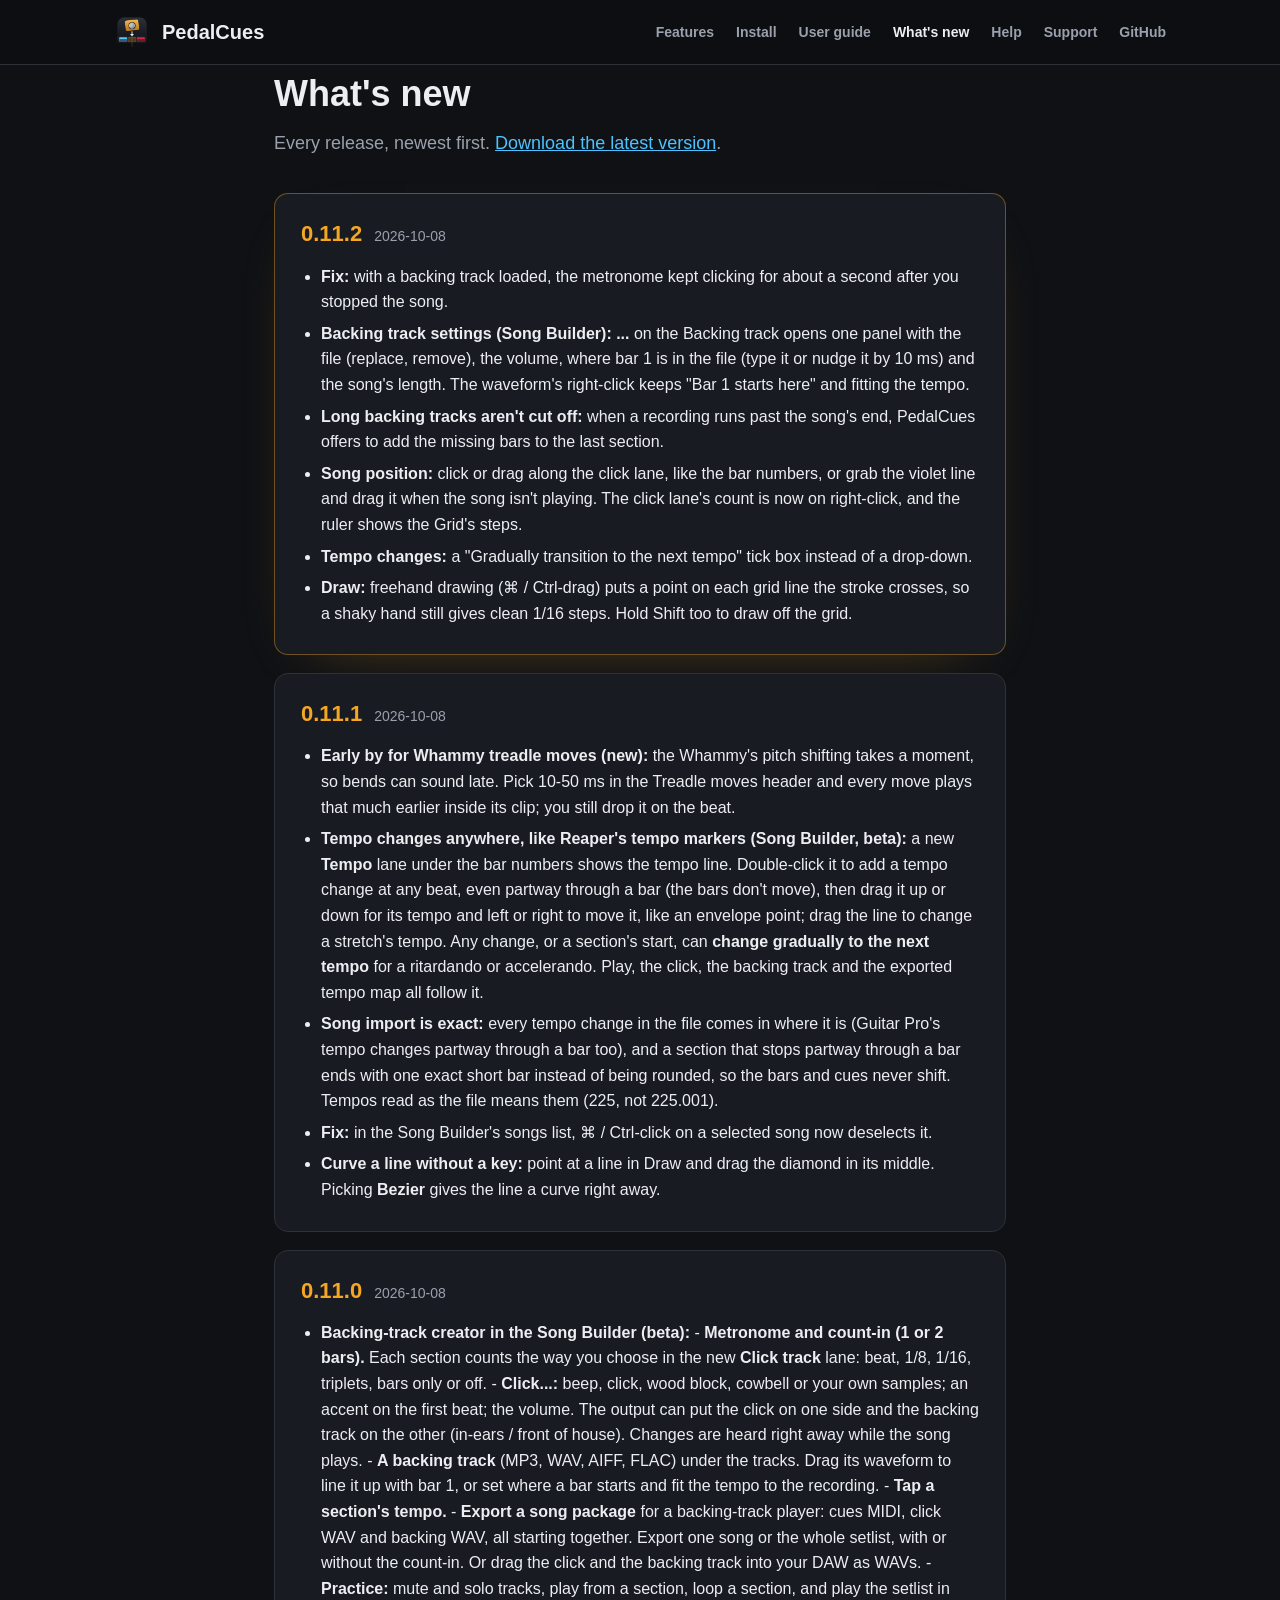
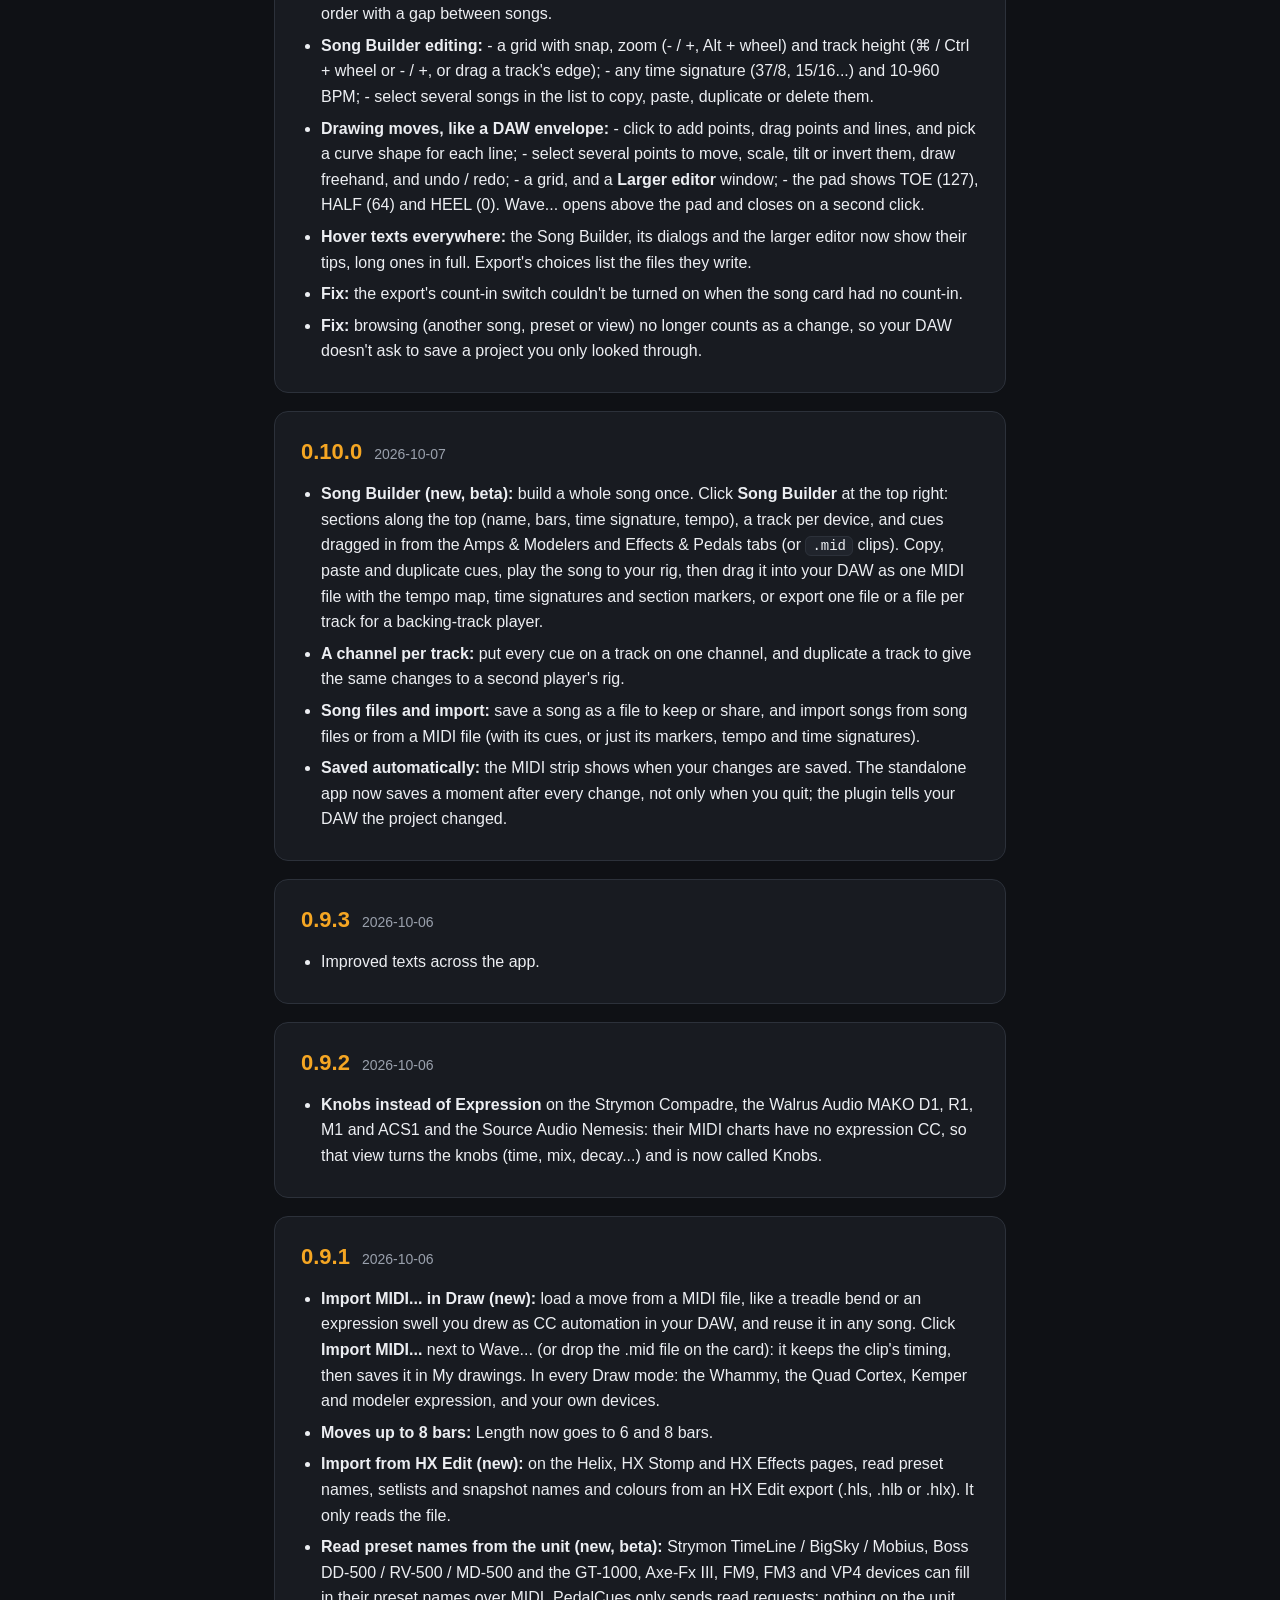
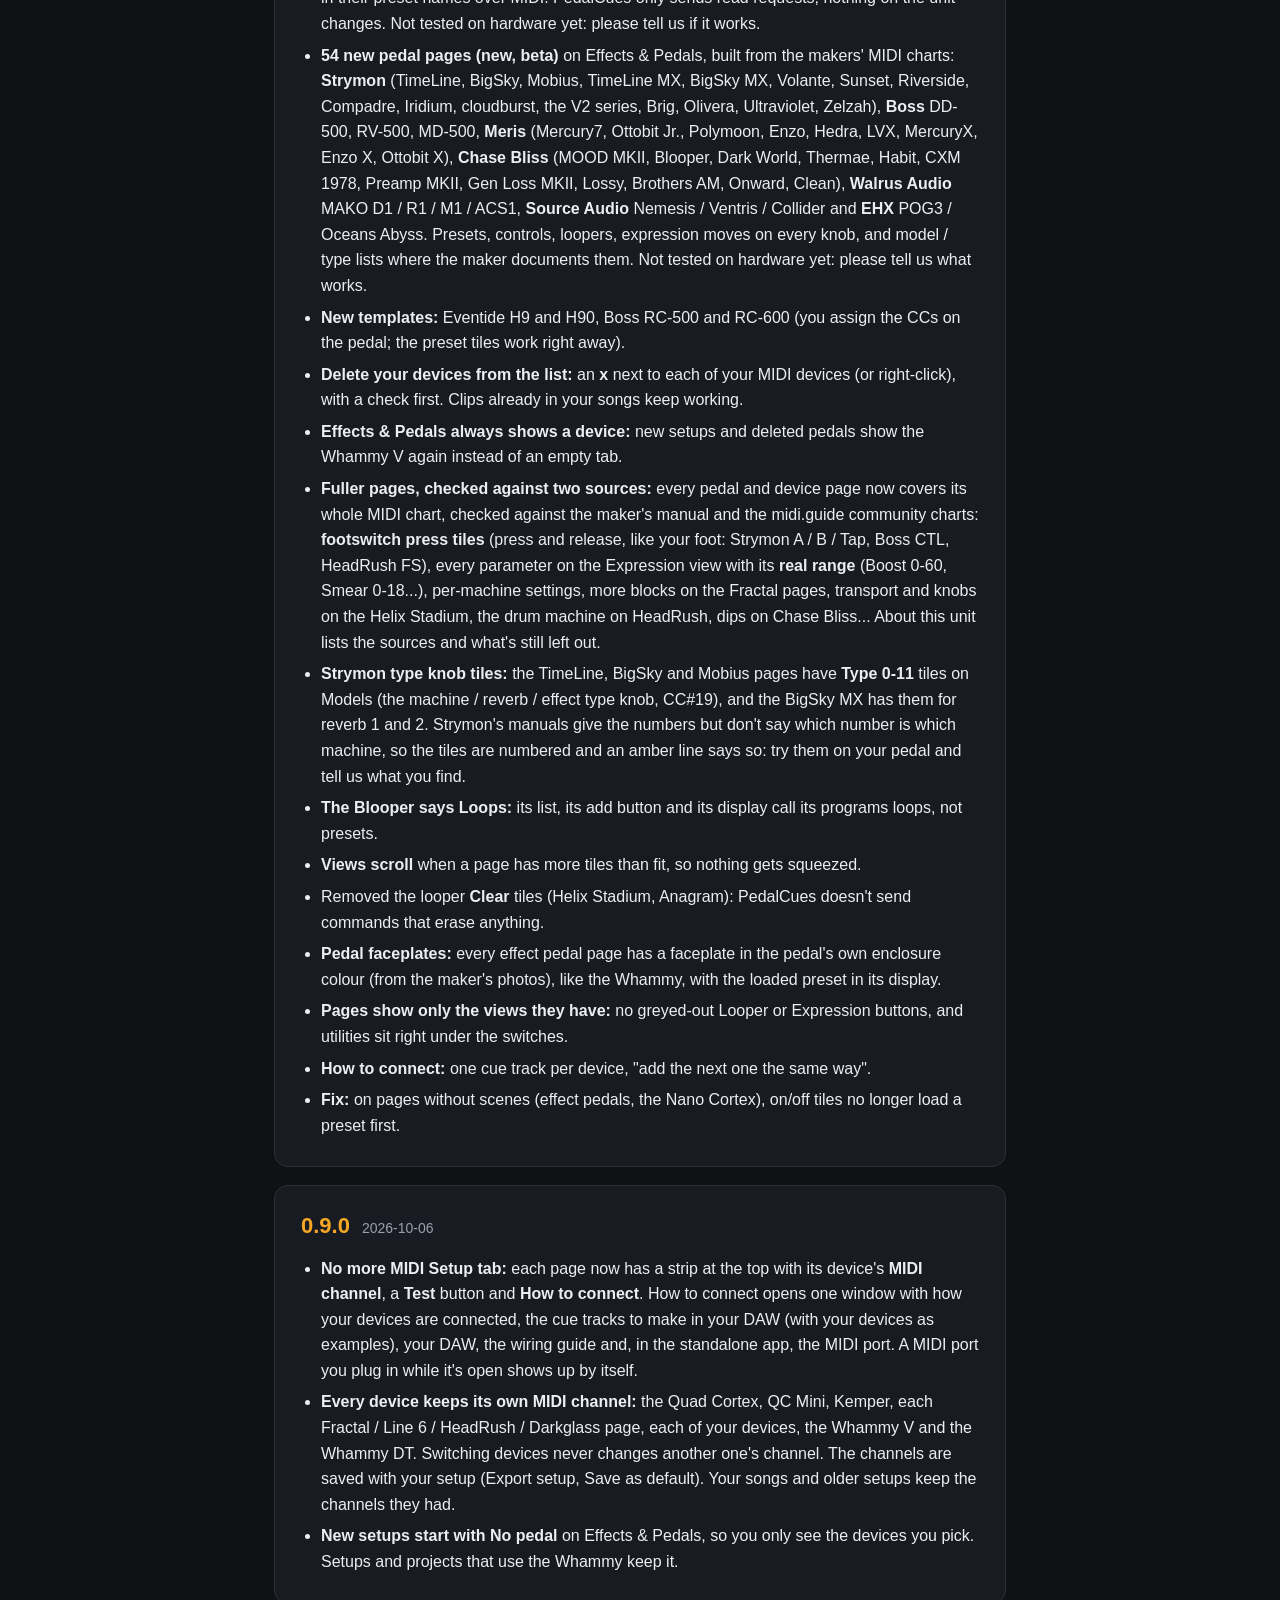
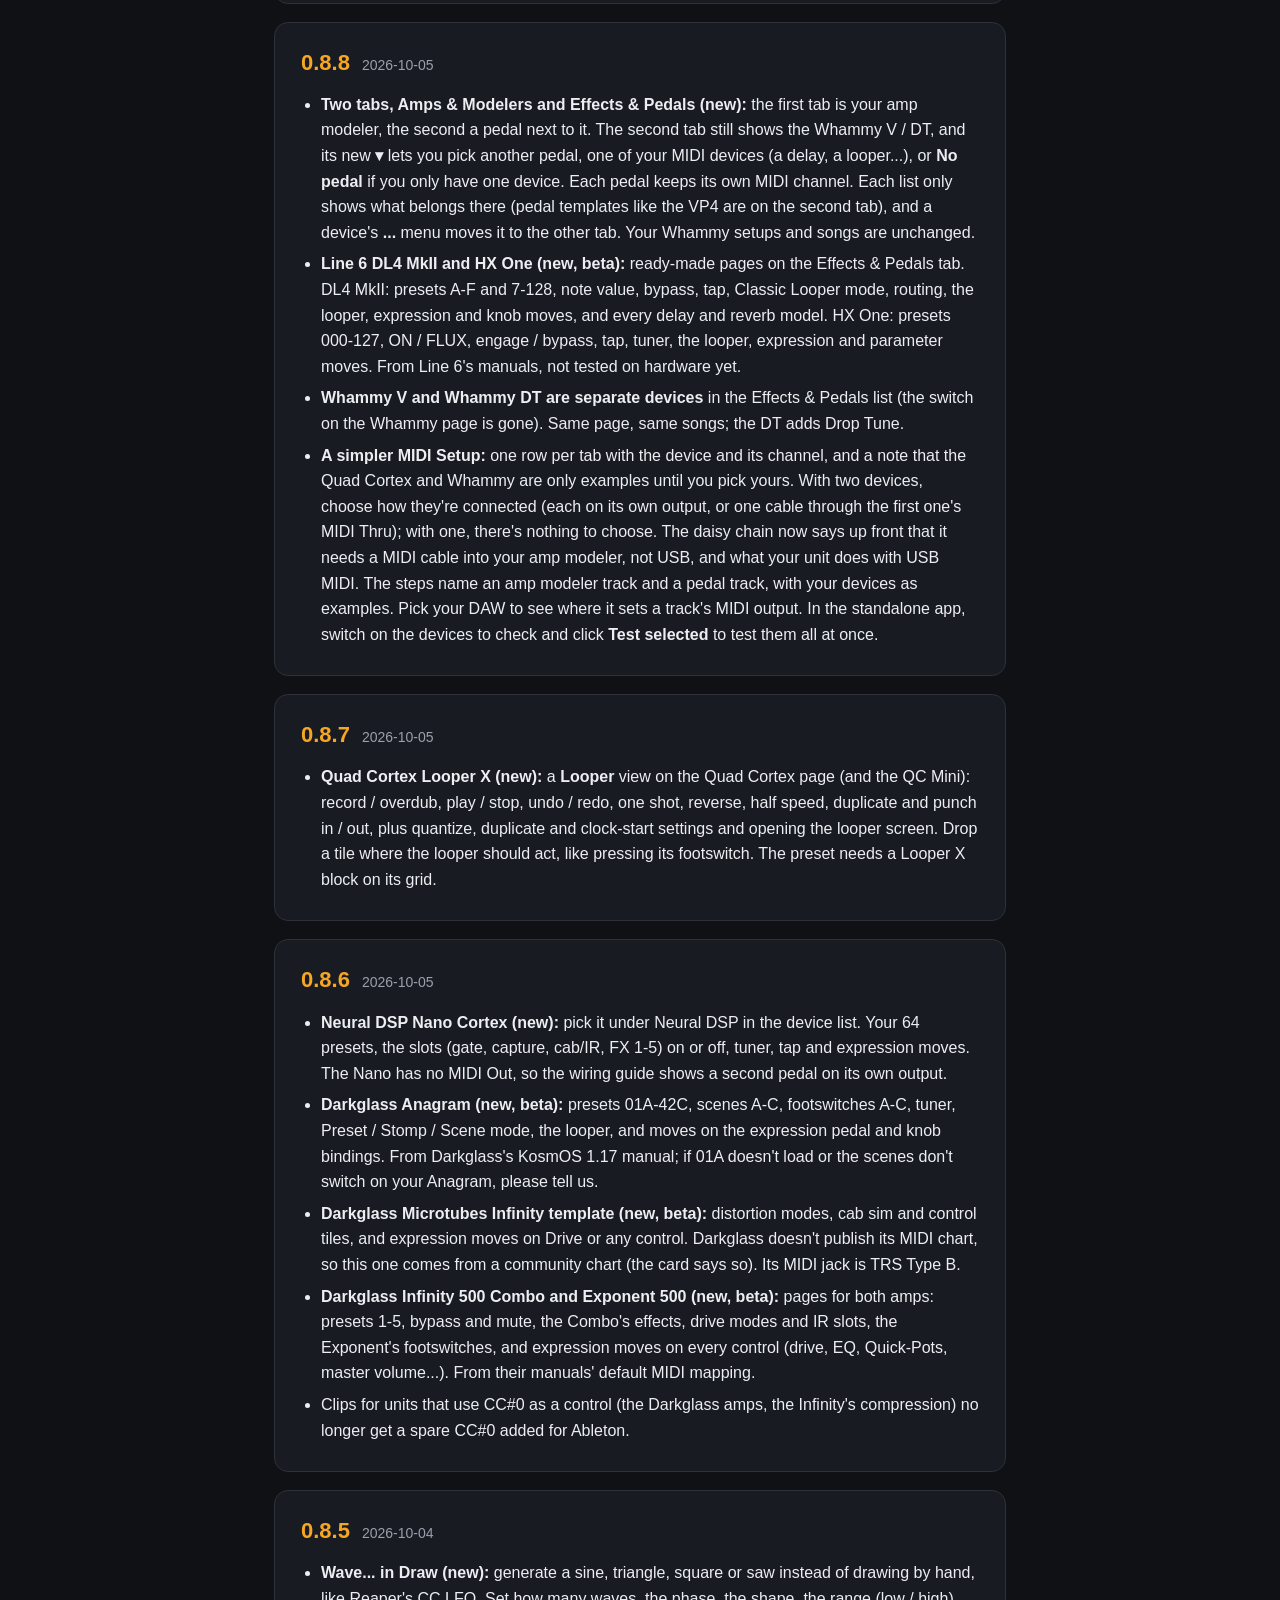
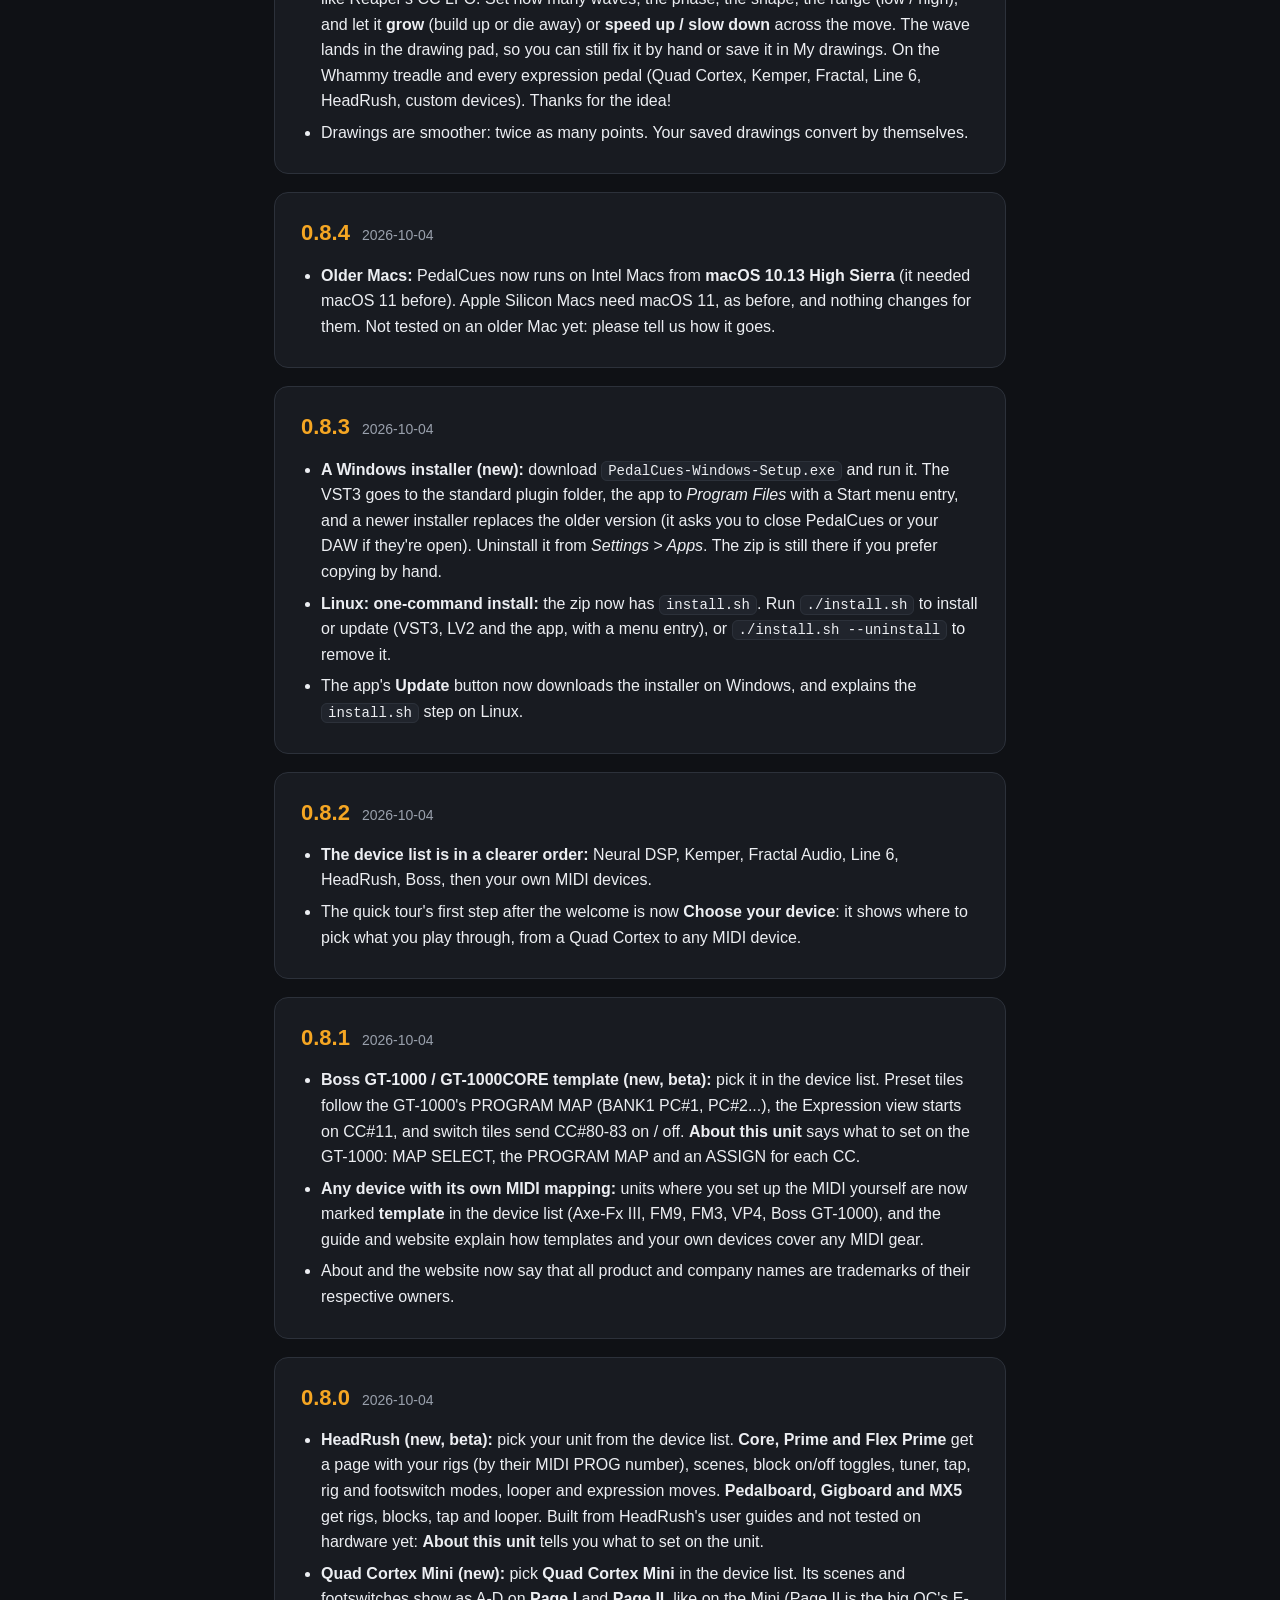
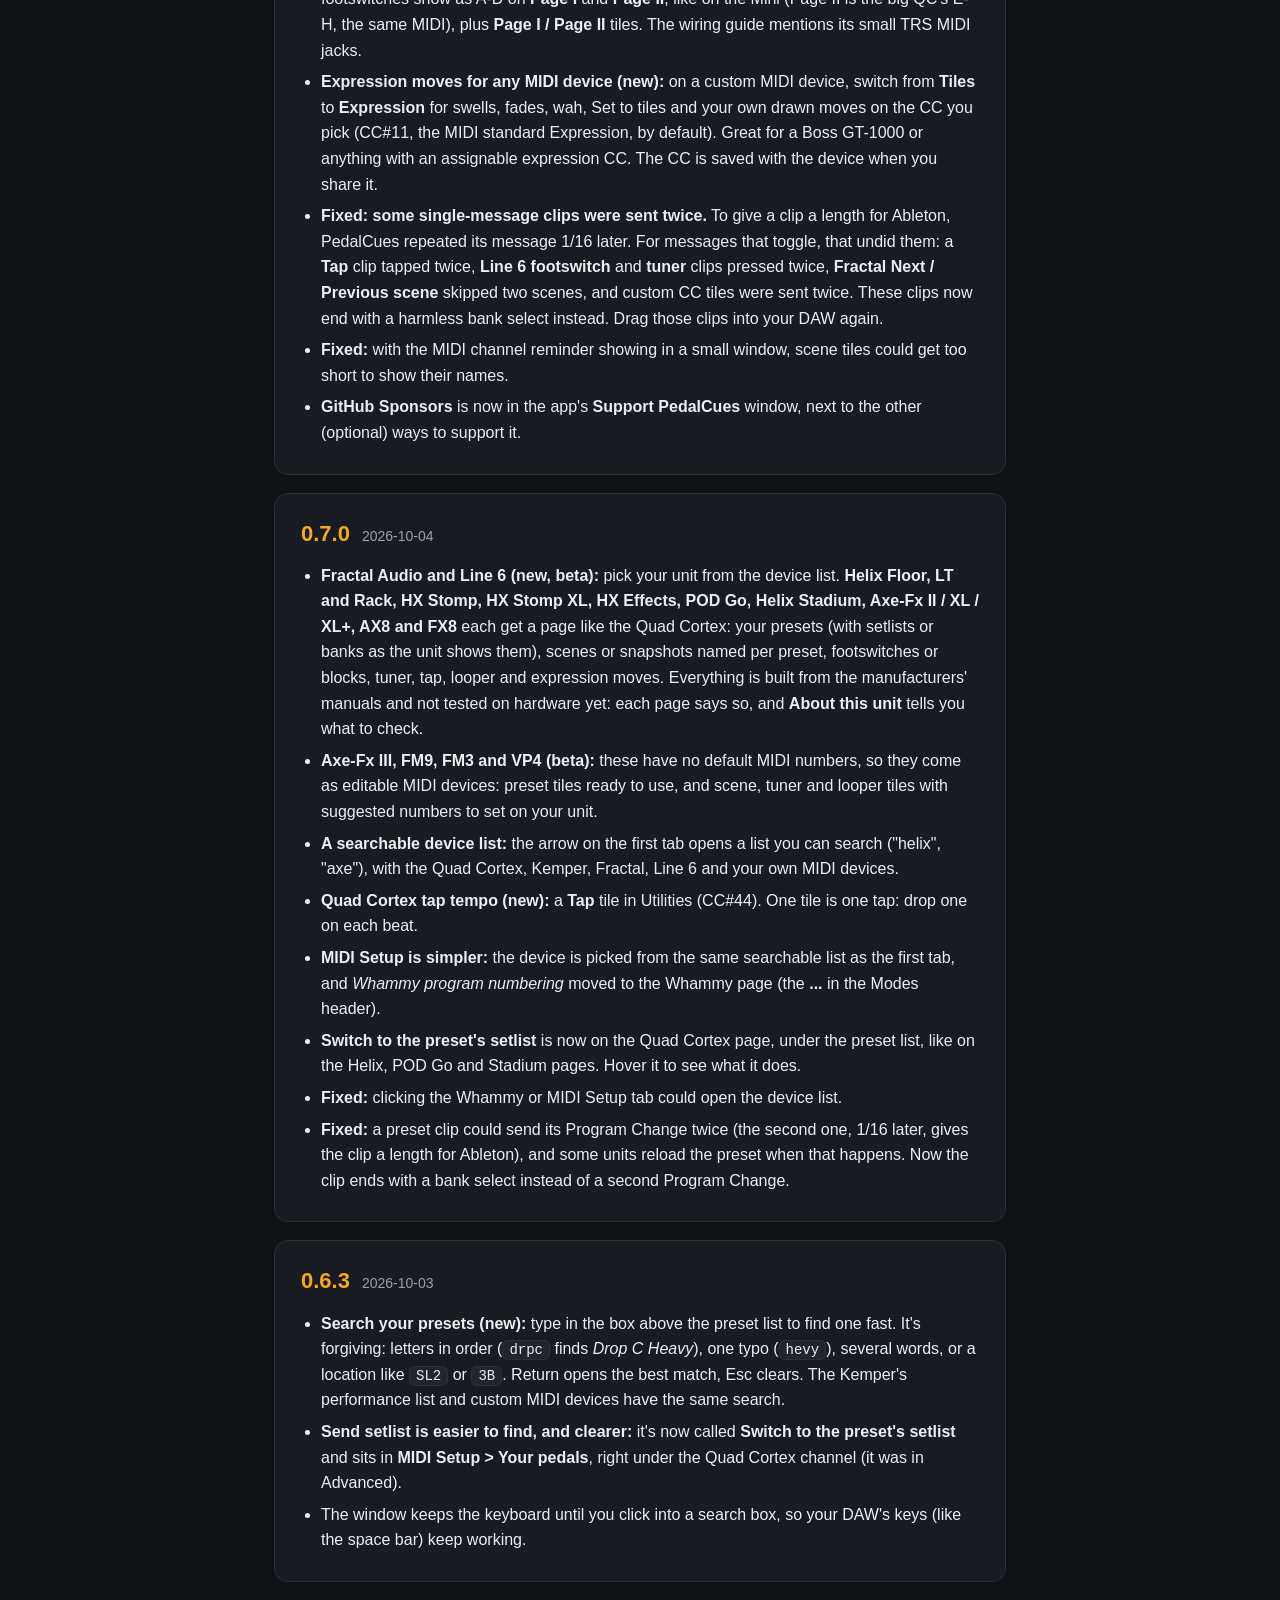
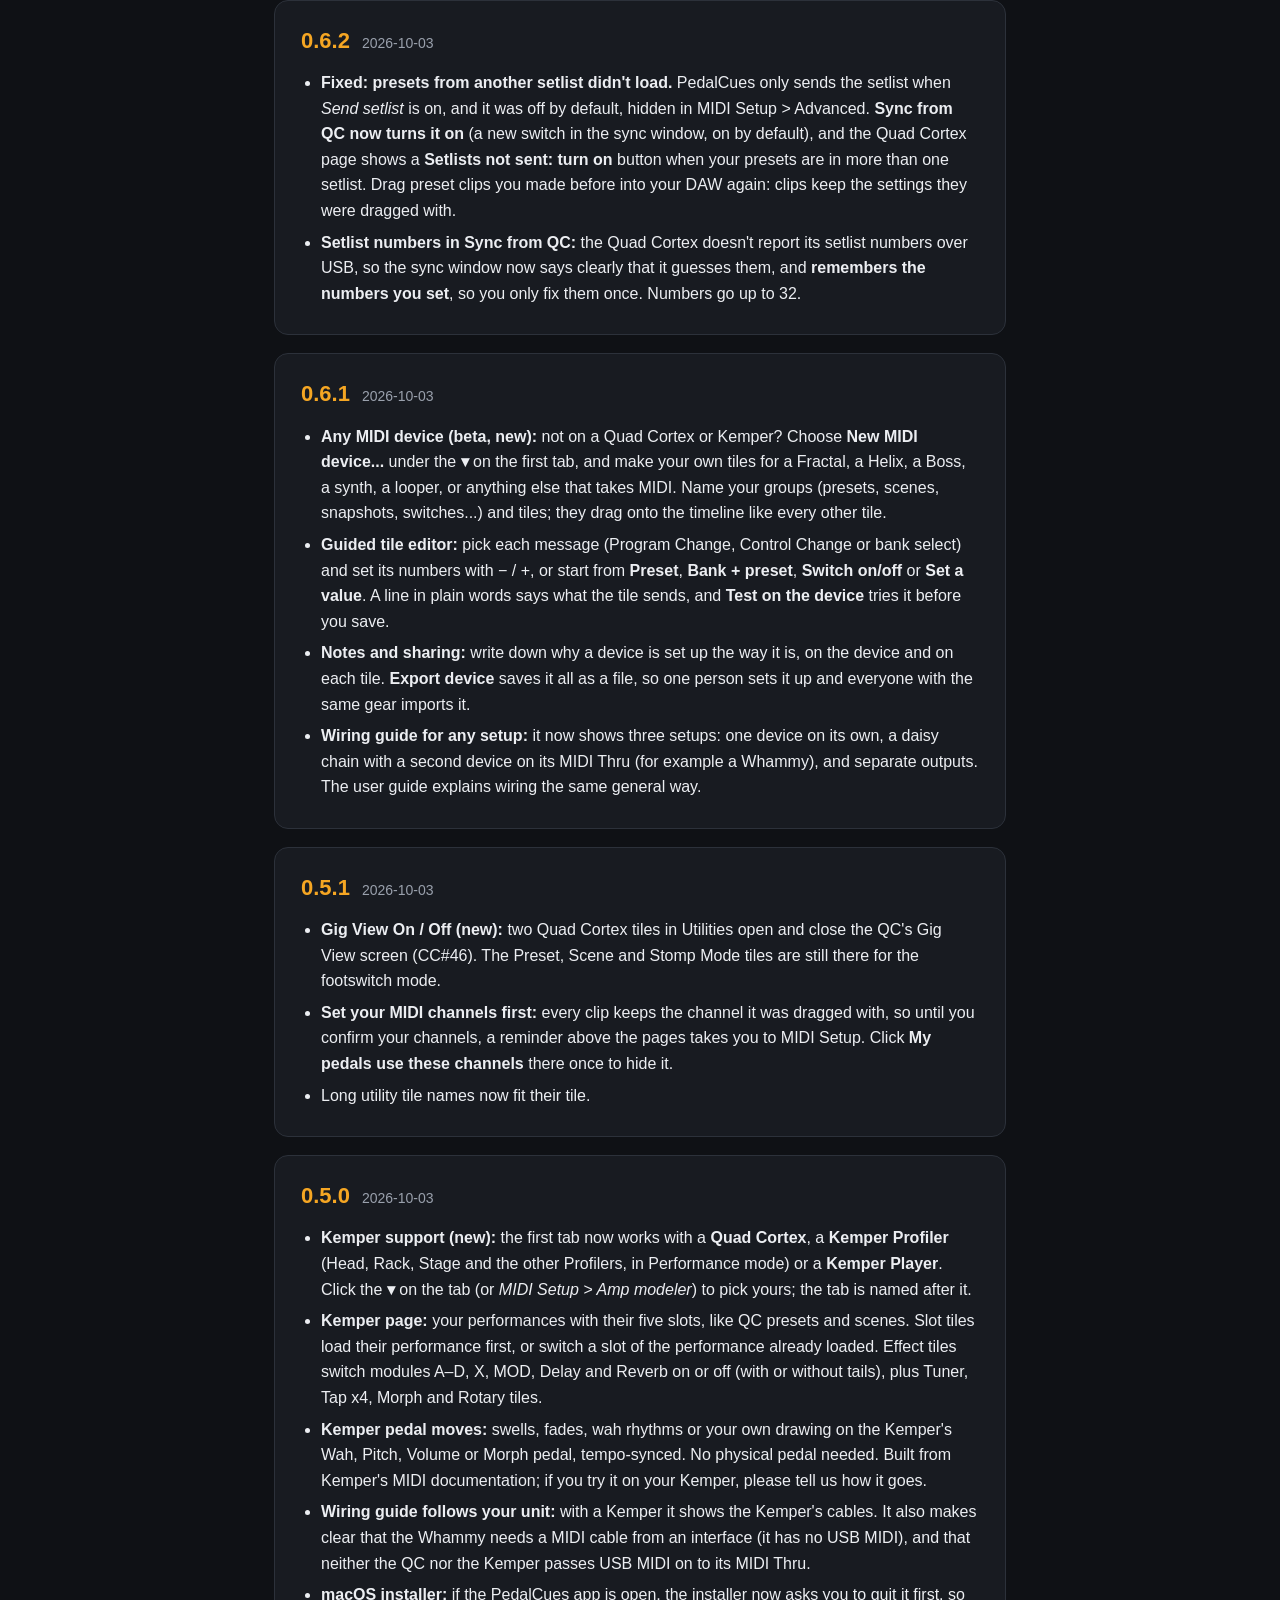
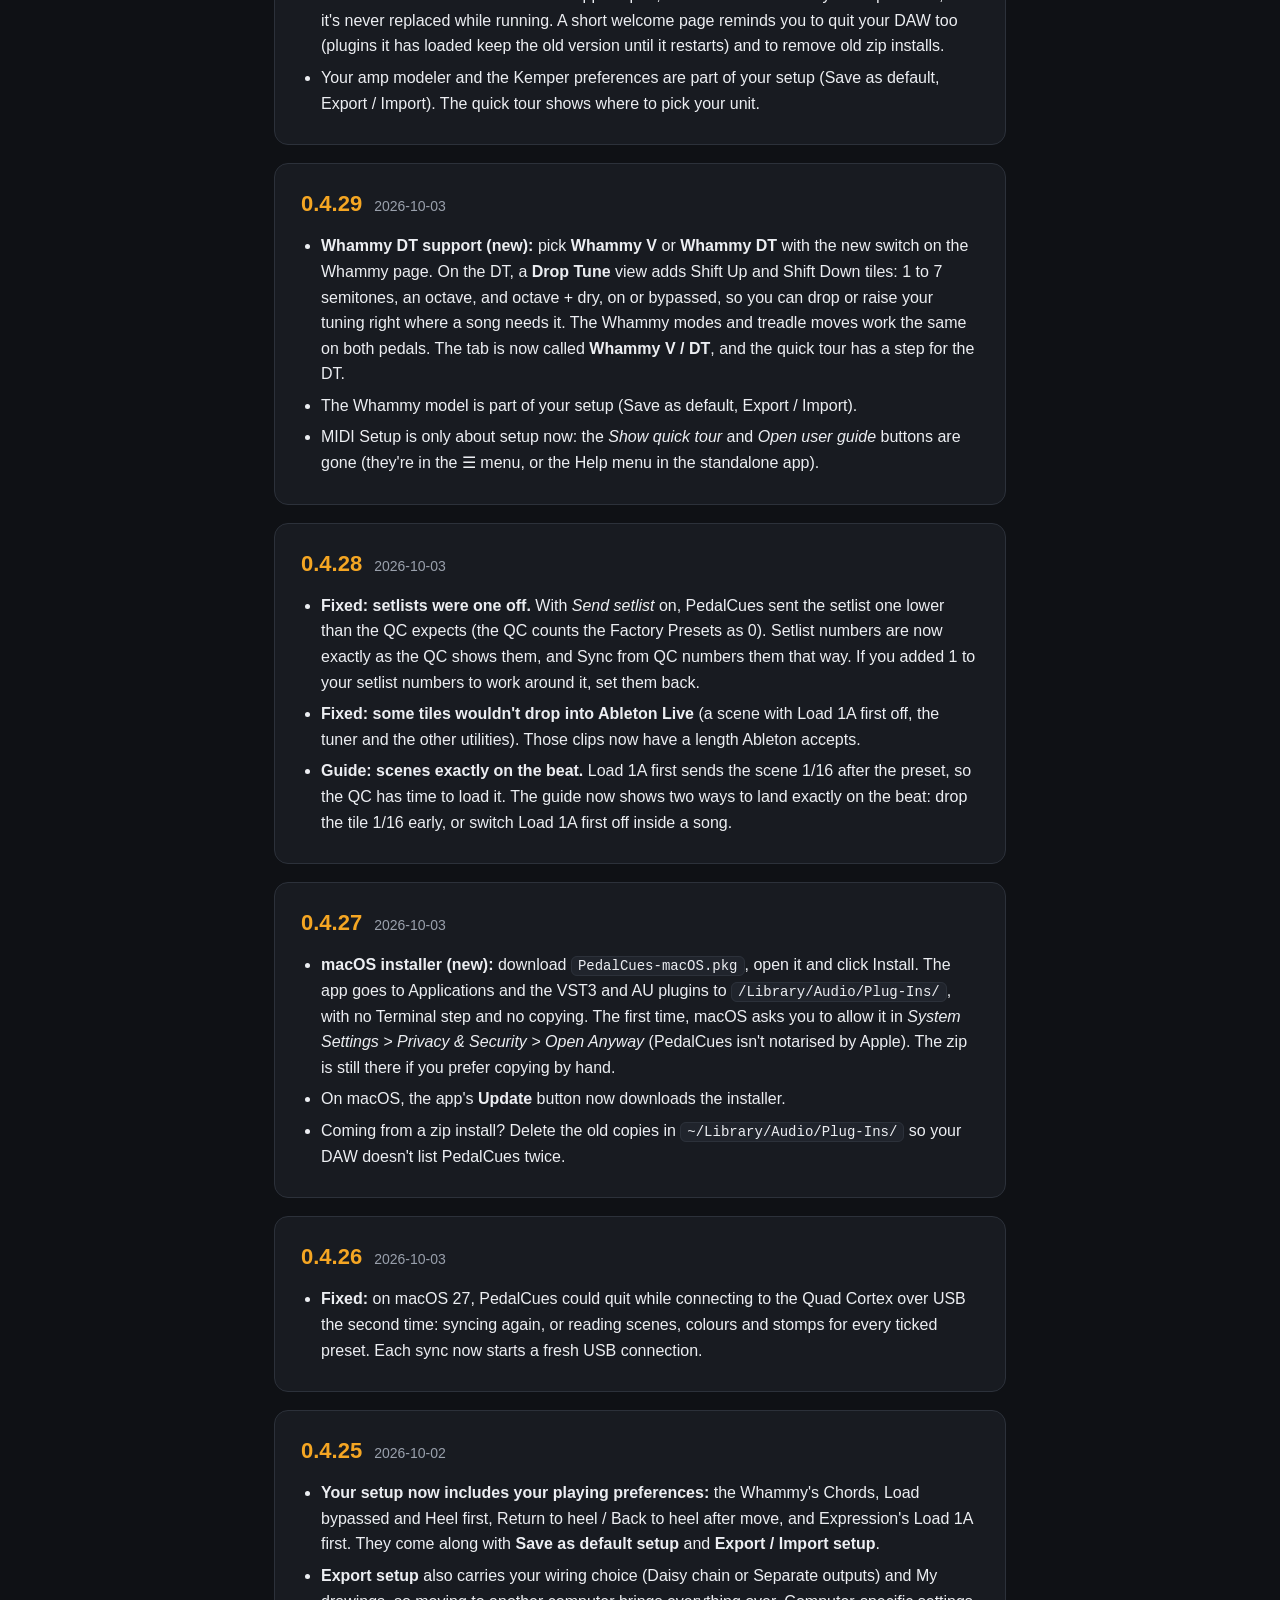
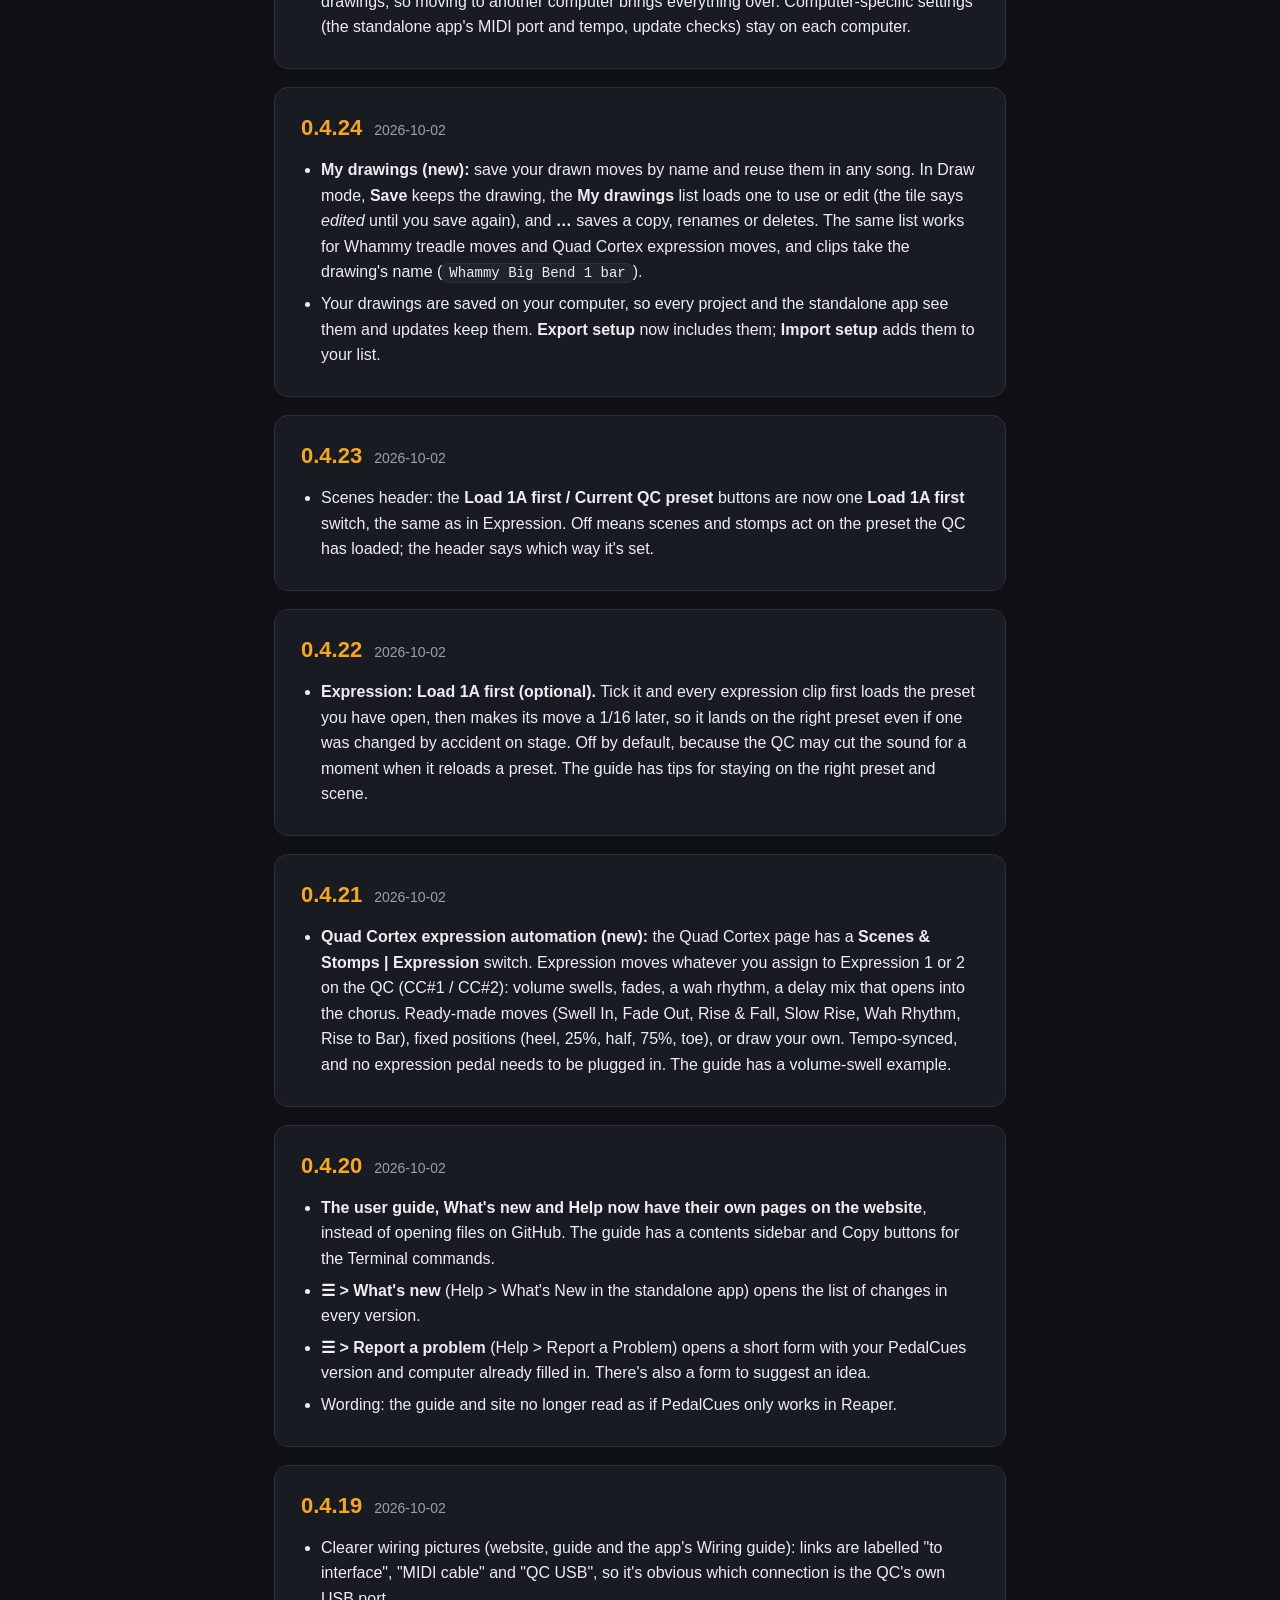
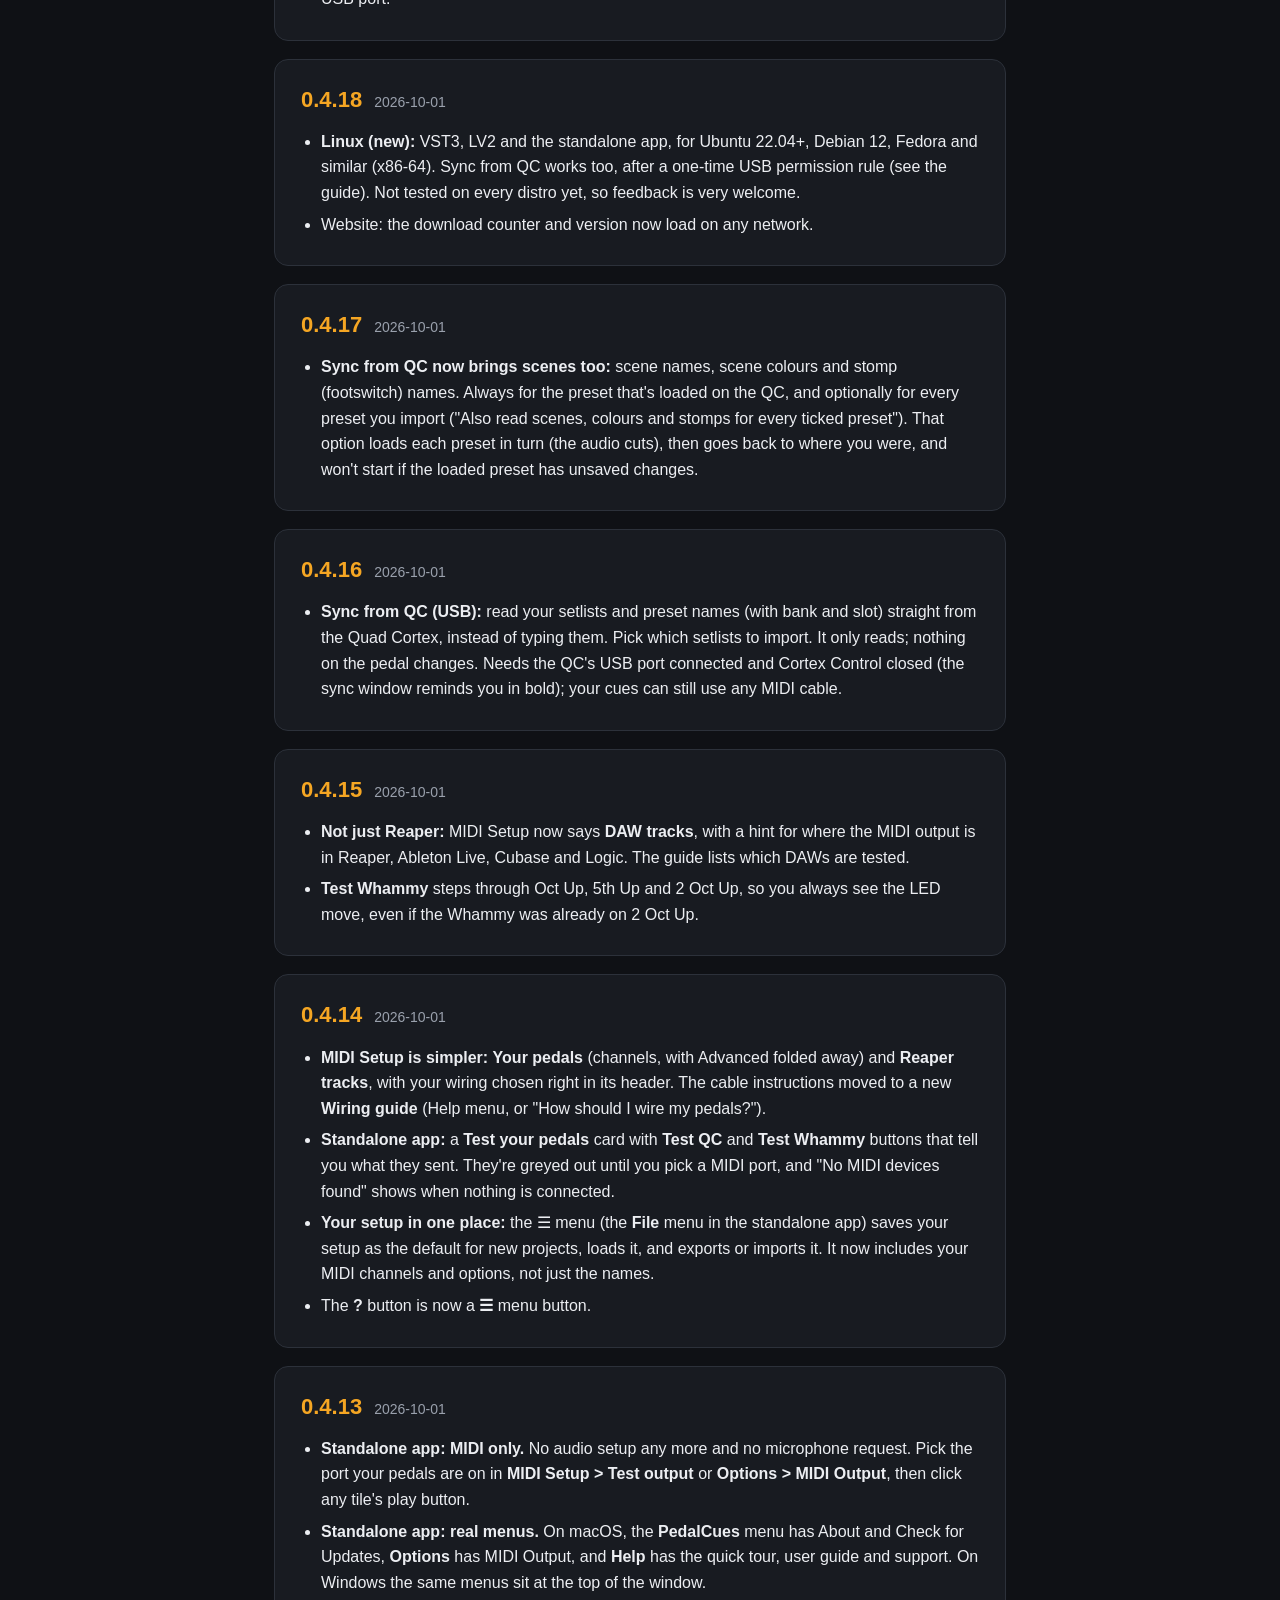
==== commit c7e51d8d: "v0.11.2: Song Builder fixes and backing track settings - Fix: with a backing track loaded, the metro" ====
--- a/docs/changelog.html
+++ b/docs/changelog.html
@@ -29,6 +29,7 @@
 <main class="wrap narrow">
   <h1>What's new</h1>
   <p class="lead">Every release, newest first. <a href="./#download">Download the latest version</a>.</p>
+<section class="release" id="v0.11.2"><h2>0.11.2</h2><div class="date">2026-10-08</div><ul><li><b>Fix:</b> with a backing track loaded, the metronome kept clicking for about a second after you stopped the song.</li><li><b>Backing track settings (Song Builder):</b> <b>...</b> on the Backing track opens one panel with the file (replace, remove), the volume, where bar 1 is in the file (type it or nudge it by 10 ms) and the song's length. The waveform's right-click keeps "Bar 1 starts here" and fitting the tempo.</li><li><b>Long backing tracks aren't cut off:</b> when a recording runs past the song's end, PedalCues offers to add the missing bars to the last section.</li><li><b>Song position:</b> click or drag along the click lane, like the bar numbers, or grab the violet line and drag it when the song isn't playing. The click lane's count is now on right-click, and the ruler shows the Grid's steps.</li><li><b>Tempo changes:</b> a "Gradually transition to the next tempo" tick box instead of a drop-down.</li><li><b>Draw:</b> freehand drawing (⌘ / Ctrl-drag) puts a point on each grid line the stroke crosses, so a shaky hand still gives clean 1/16 steps. Hold Shift too to draw off the grid.</li></ul></section>
 <section class="release" id="v0.11.1"><h2>0.11.1</h2><div class="date">2026-10-08</div><ul><li><b>Early by for Whammy treadle moves (new):</b> the Whammy's pitch shifting takes a moment, so bends can sound late. Pick 10-50 ms in the Treadle moves header and every move plays that much earlier inside its clip; you still drop it on the beat.</li><li><b>Tempo changes anywhere, like Reaper's tempo markers (Song Builder, beta):</b> a new <b>Tempo</b> lane under the bar numbers shows the tempo line. Double-click it to add a tempo change at any beat, even partway through a bar (the bars don't move), then drag it up or down for its tempo and left or right to move it, like an envelope point; drag the line to change a stretch's tempo. Any change, or a section's start, can <b>change gradually to the next tempo</b> for a ritardando or accelerando. Play, the click, the backing track and the exported tempo map all follow it.</li><li><b>Song import is exact:</b> every tempo change in the file comes in where it is (Guitar Pro's tempo changes partway through a bar too), and a section that stops partway through a bar ends with one exact short bar instead of being rounded, so the bars and cues never shift. Tempos read as the file means them (225, not 225.001).</li><li><b>Fix:</b> in the Song Builder's songs list, ⌘ / Ctrl-click on a selected song now deselects it.</li><li><b>Curve a line without a key:</b> point at a line in Draw and drag the diamond in its middle. Picking <b>Bezier</b> gives the line a curve right away.</li></ul></section>
 <section class="release" id="v0.11.0"><h2>0.11.0</h2><div class="date">2026-10-08</div><ul><li><b>Backing-track creator in the Song Builder (beta):</b> - <b>Metronome and count-in (1 or 2 bars).</b> Each section counts the way you choose in the new <b>Click track</b> lane: beat, 1/8, 1/16, triplets, bars only or off. - <b>Click...:</b> beep, click, wood block, cowbell or your own samples; an accent on the first beat; the volume. The output can put the click on one side and the backing track on the other (in-ears / front of house). Changes are heard right away while the song plays. - <b>A backing track</b> (MP3, WAV, AIFF, FLAC) under the tracks. Drag its waveform to line it up with bar 1, or set where a bar starts and fit the tempo to the recording. - <b>Tap a section's tempo.</b> - <b>Export a song package</b> for a backing-track player: cues MIDI, click WAV and backing WAV, all starting together. Export one song or the whole setlist, with or without the count-in. Or drag the click and the backing track into your DAW as WAVs. - <b>Practice:</b> mute and solo tracks, play from a section, loop a section, and play the setlist in order with a gap between songs.</li><li><b>Song Builder editing:</b> - a grid with snap, zoom (- / +, Alt + wheel) and track height (⌘ / Ctrl + wheel or - / +, or drag a track's edge); - any time signature (37/8, 15/16...) and 10-960 BPM; - select several songs in the list to copy, paste, duplicate or delete them.</li><li><b>Drawing moves, like a DAW envelope:</b> - click to add points, drag points and lines, and pick a curve shape for each line; - select several points to move, scale, tilt or invert them, draw freehand, and undo / redo; - a grid, and a <b>Larger editor</b> window; - the pad shows TOE (127), HALF (64) and HEEL (0). Wave... opens above the pad and closes on a second click.</li><li><b>Hover texts everywhere:</b> the Song Builder, its dialogs and the larger editor now show their tips, long ones in full. Export's choices list the files they write.</li><li><b>Fix:</b> the export's count-in switch couldn't be turned on when the song card had no count-in.</li><li><b>Fix:</b> browsing (another song, preset or view) no longer counts as a change, so your DAW doesn't ask to save a project you only looked through.</li></ul></section>
 <section class="release" id="v0.10.0"><h2>0.10.0</h2><div class="date">2026-10-07</div><ul><li><b>Song Builder (new, beta):</b> build a whole song once. Click <b>Song Builder</b> at the top right: sections along the top (name, bars, time signature, tempo), a track per device, and cues dragged in from the Amps &amp; Modelers and Effects &amp; Pedals tabs (or <code>.mid</code> clips). Copy, paste and duplicate cues, play the song to your rig, then drag it into your DAW as one MIDI file with the tempo map, time signatures and section markers, or export one file or a file per track for a backing-track player.</li><li><b>A channel per track:</b> put every cue on a track on one channel, and duplicate a track to give the same changes to a second player's rig.</li><li><b>Song files and import:</b> save a song as a file to keep or share, and import songs from song files or from a MIDI file (with its cues, or just its markers, tempo and time signatures).</li><li><b>Saved automatically:</b> the MIDI strip shows when your changes are saved. The standalone app now saves a moment after every change, not only when you quit; the plugin tells your DAW the project changed.</li></ul></section>
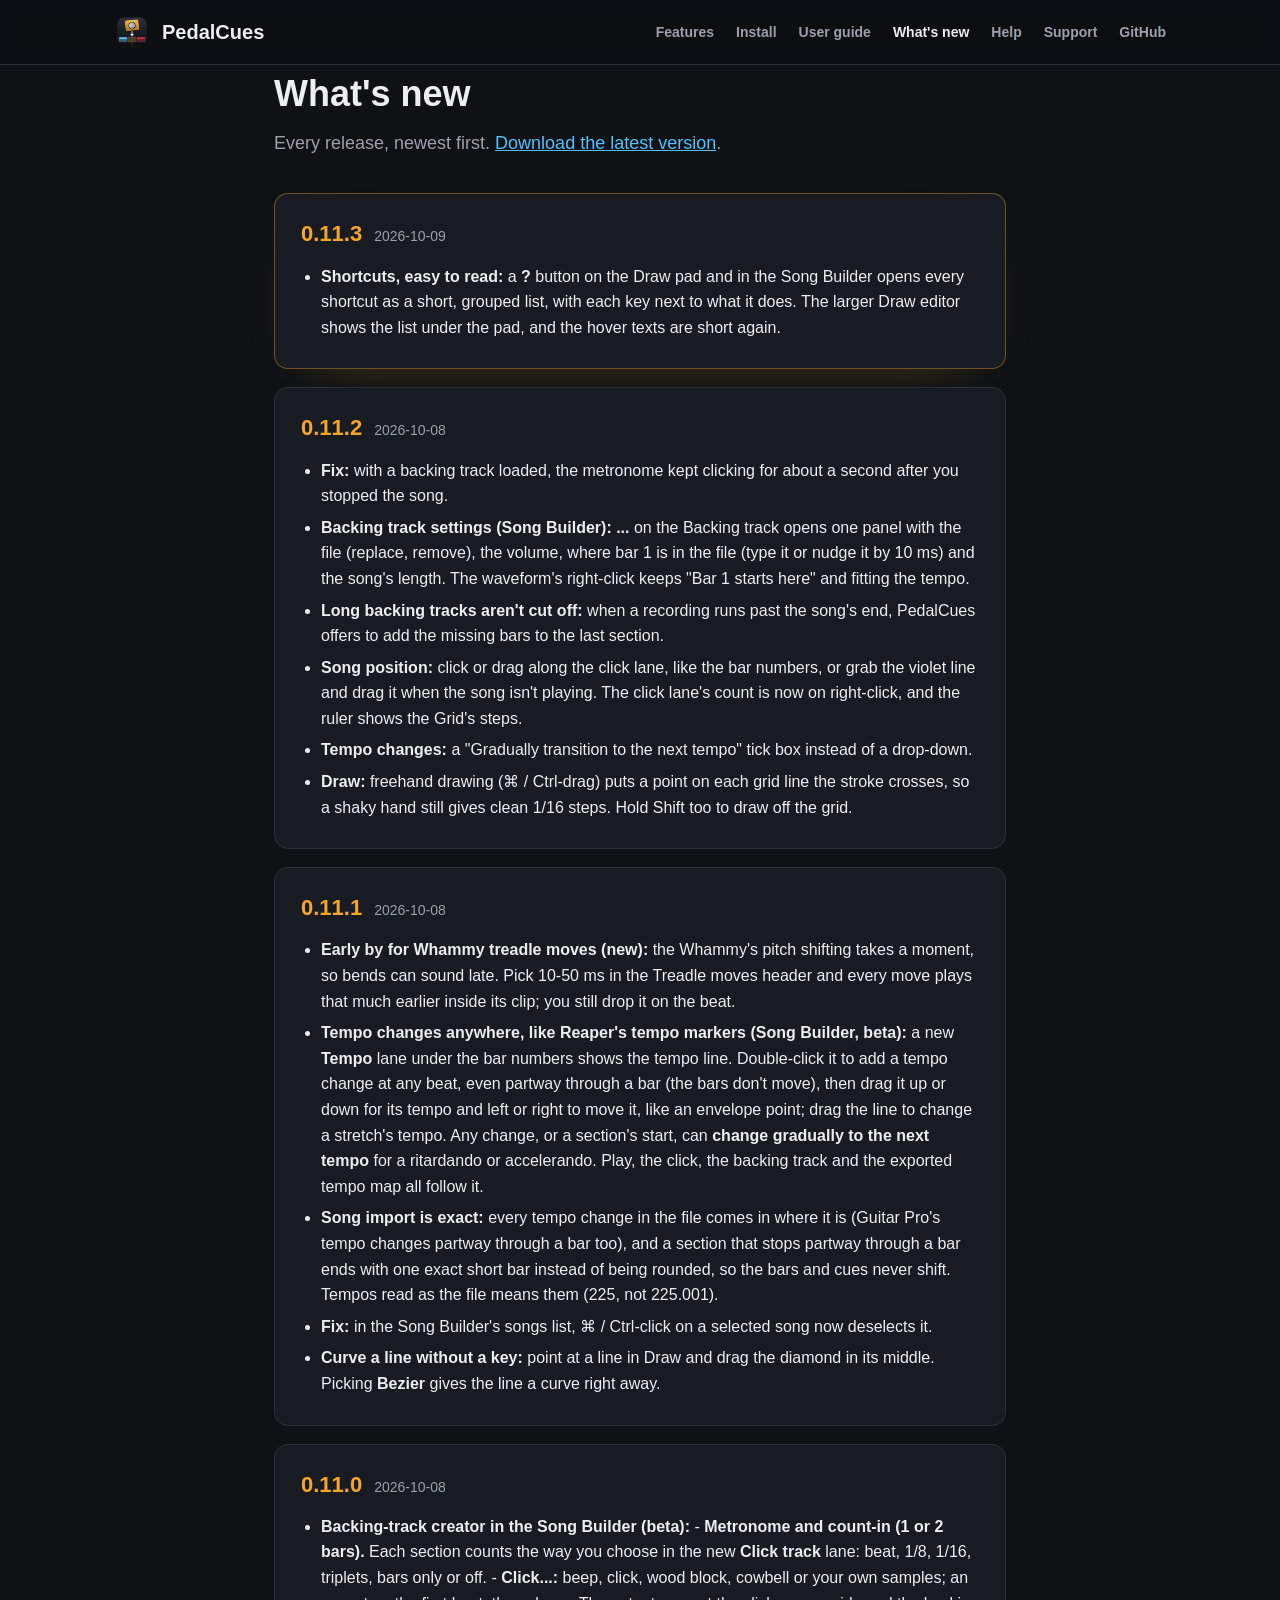
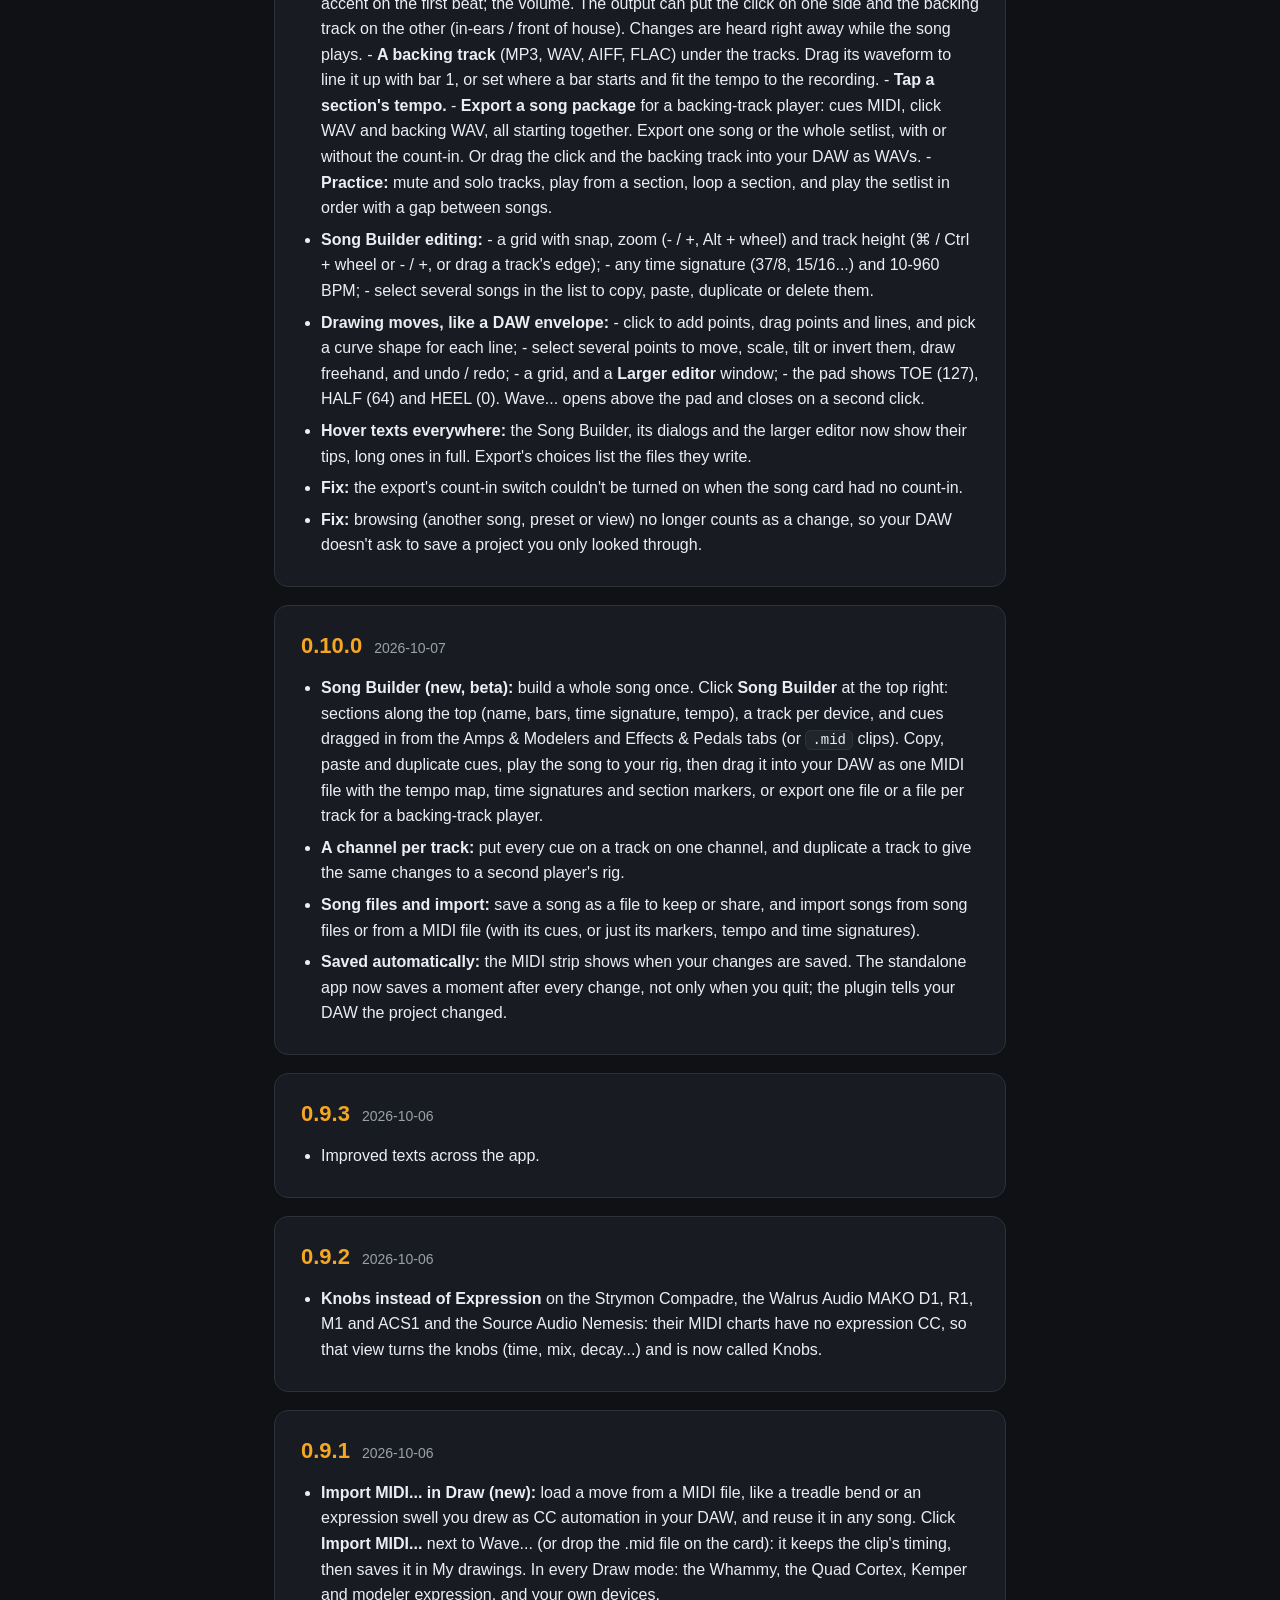
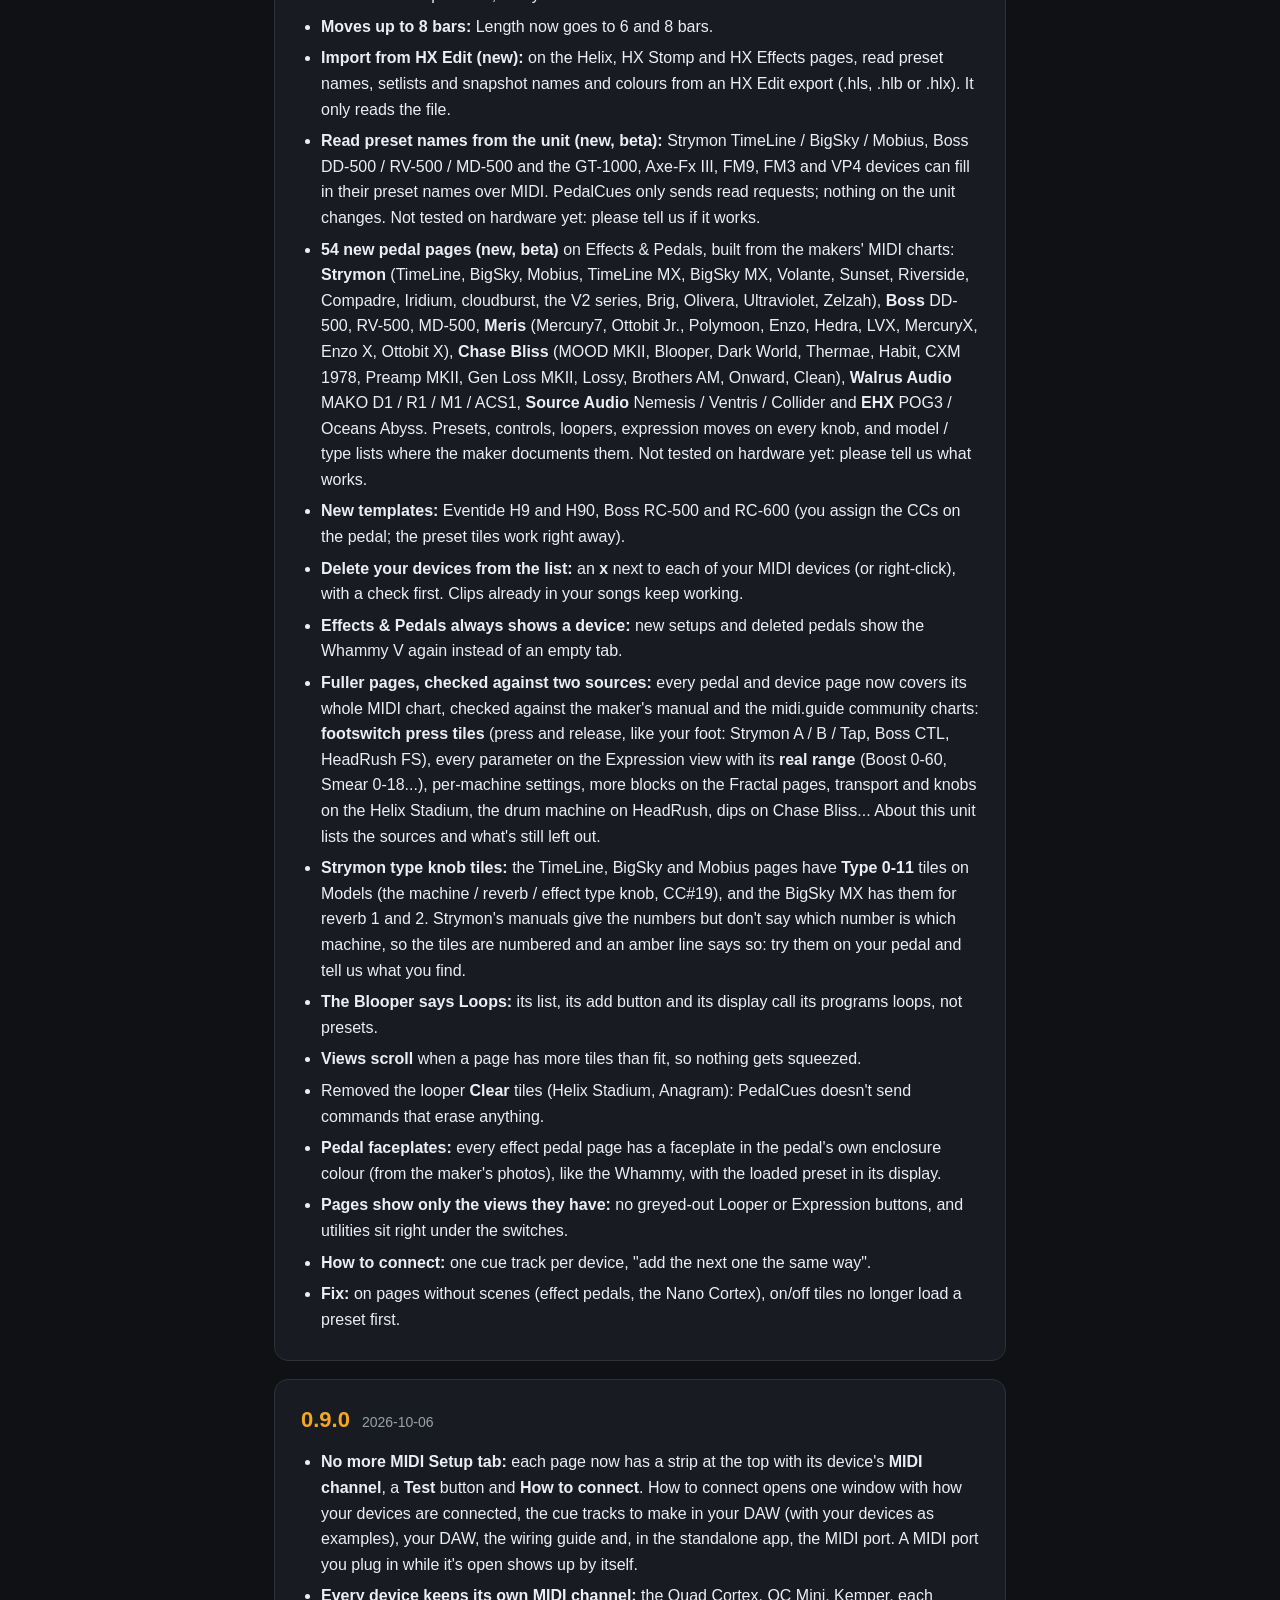
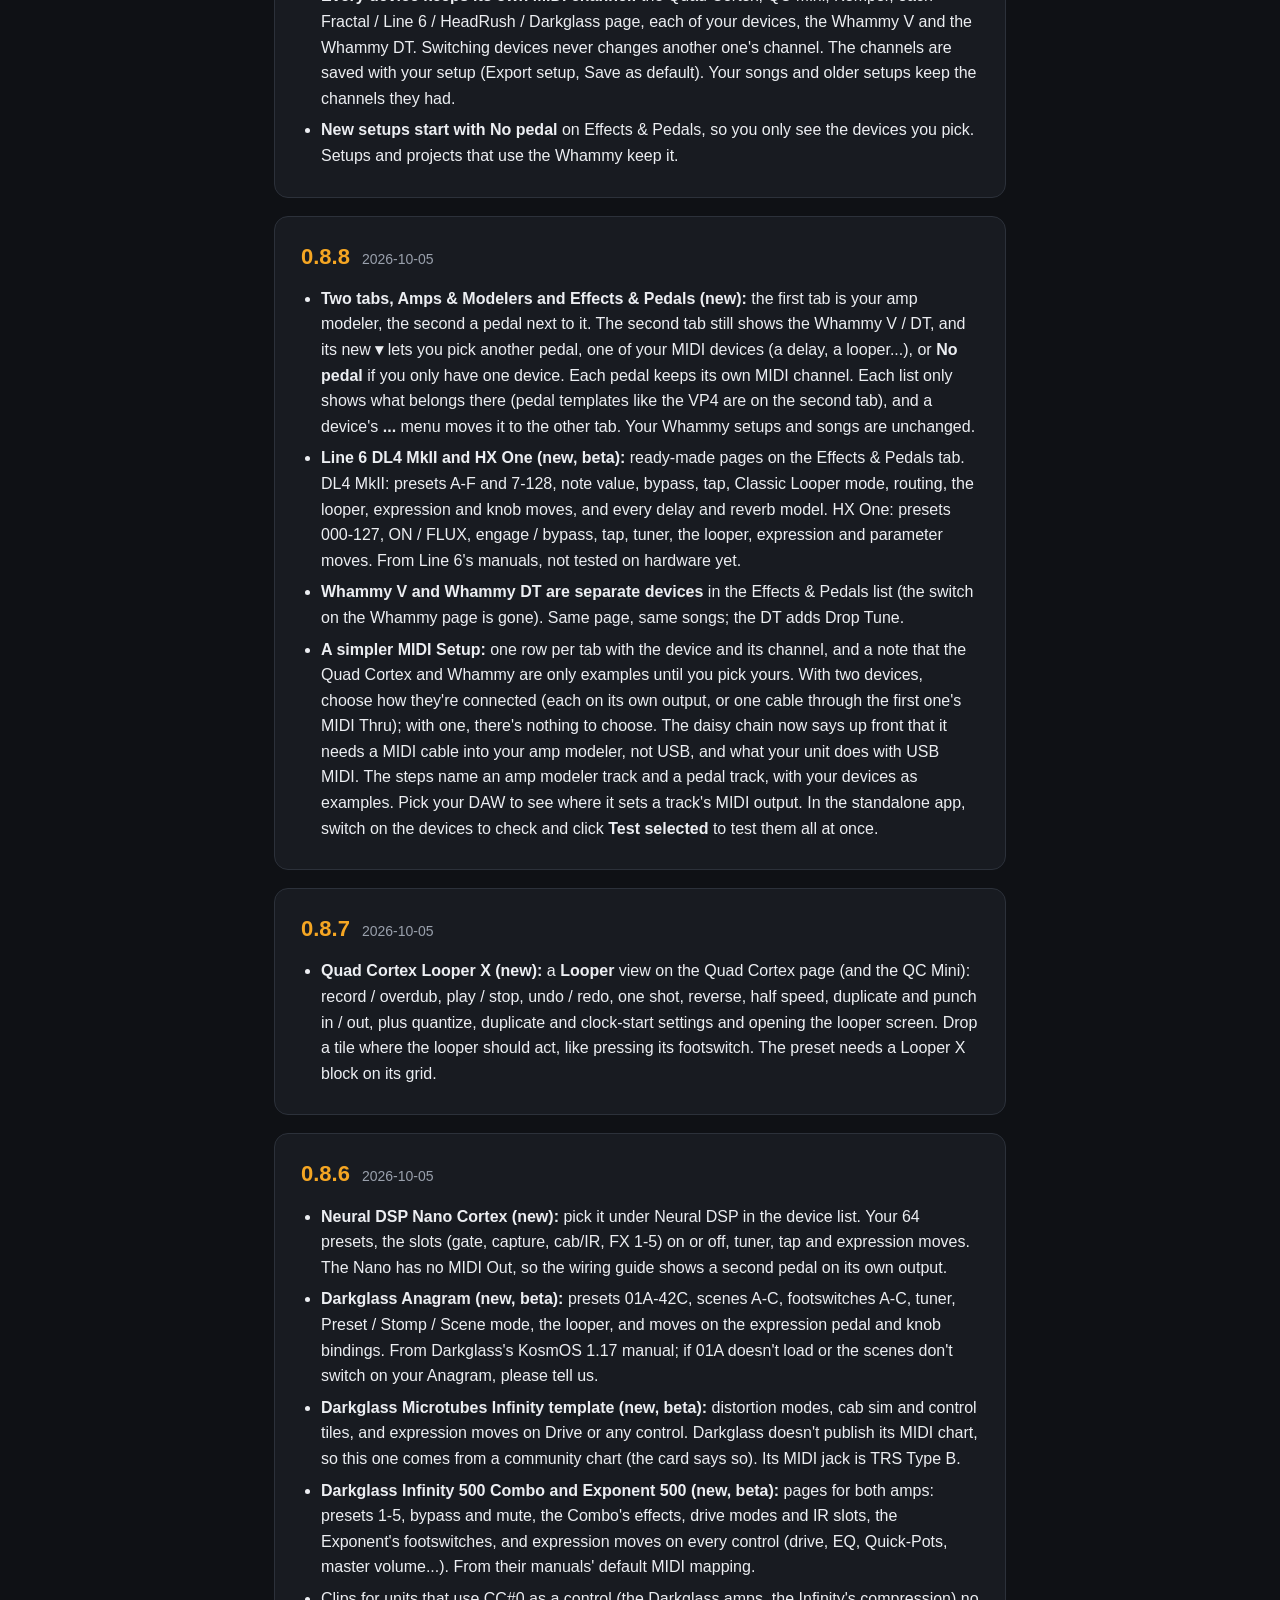
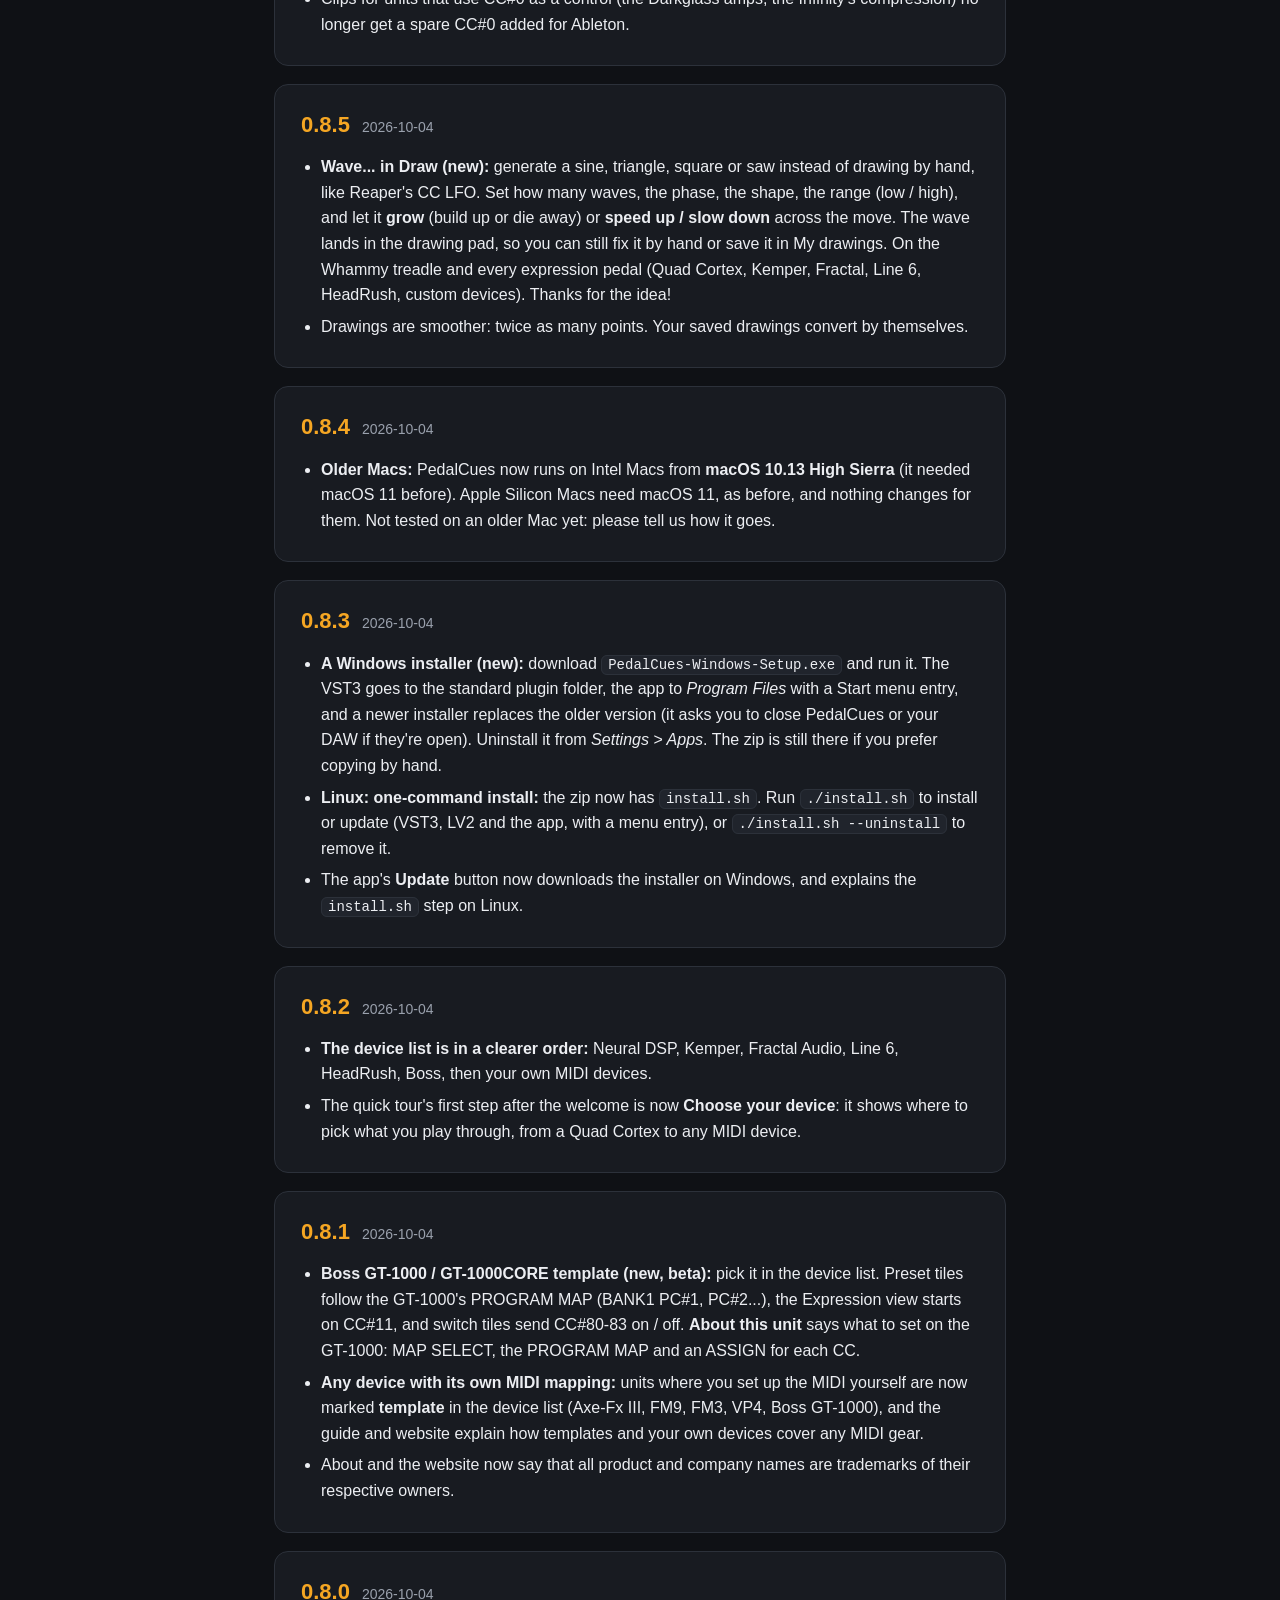
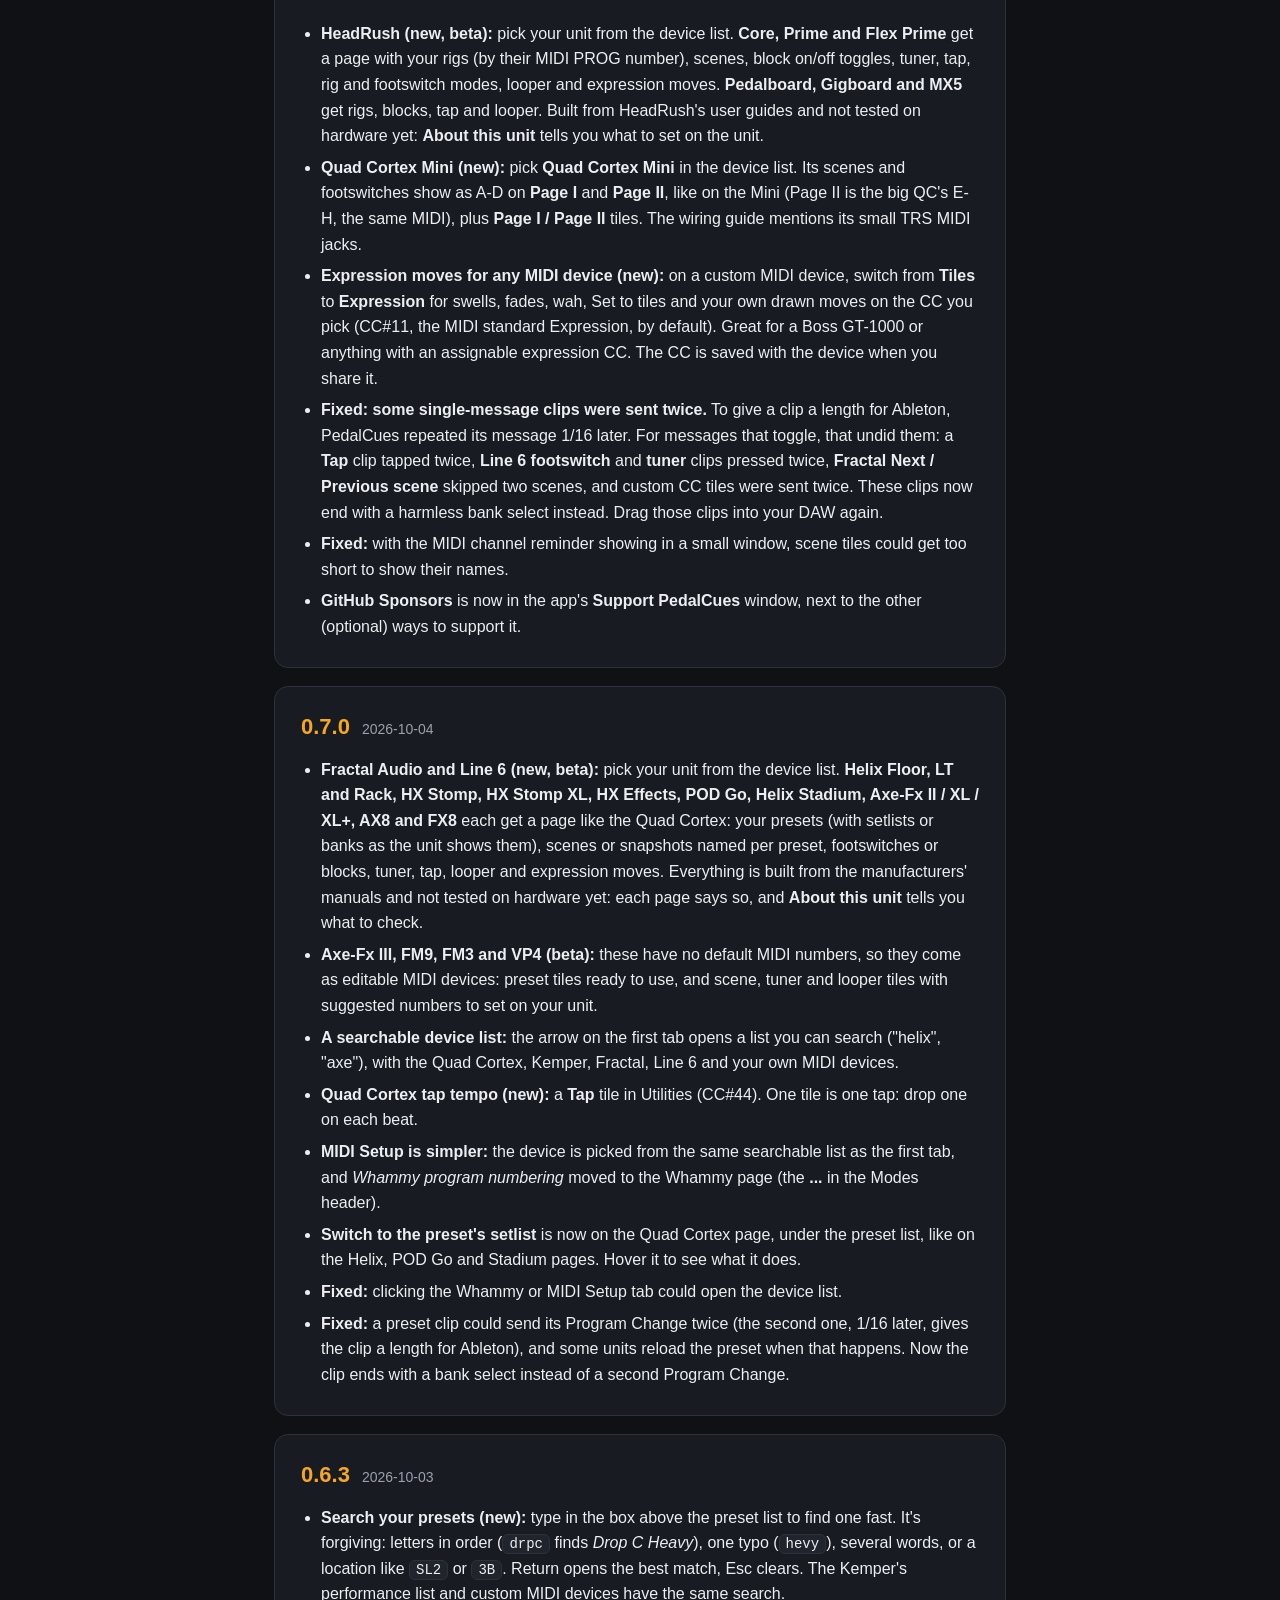
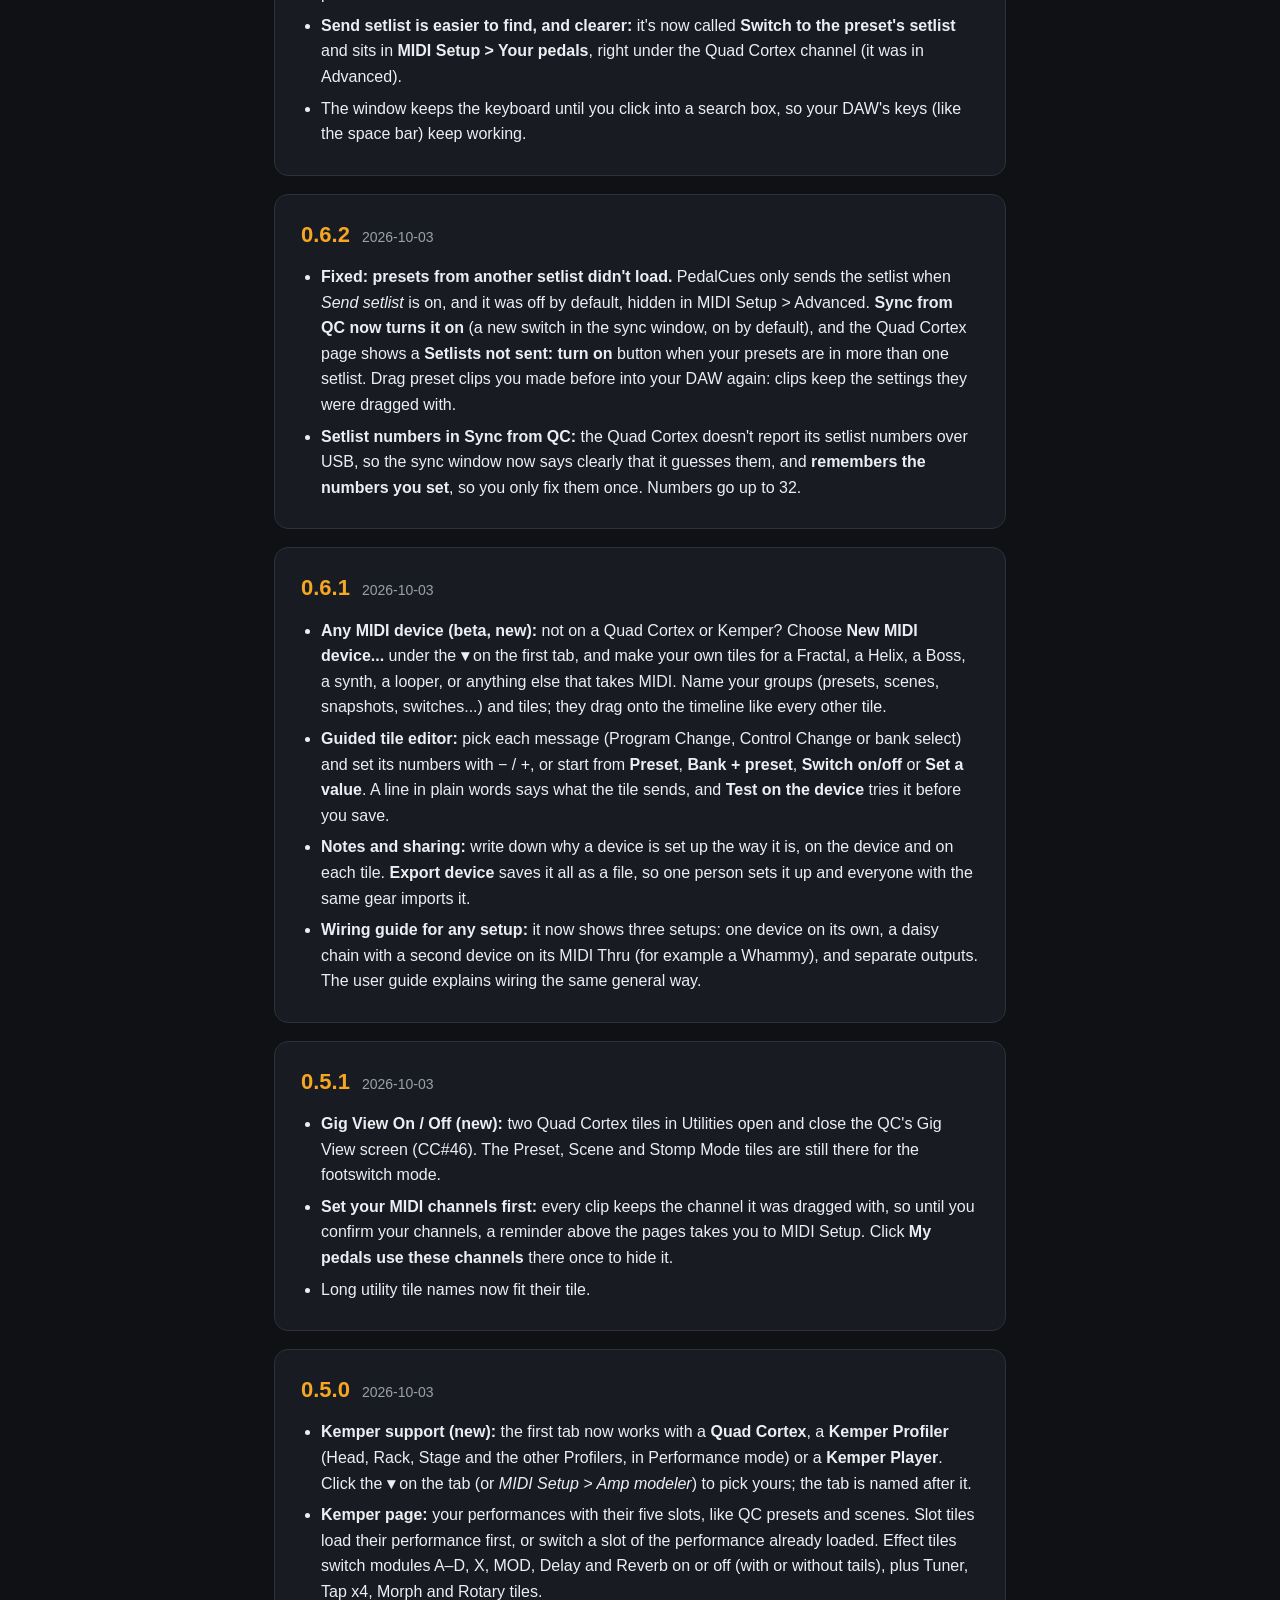
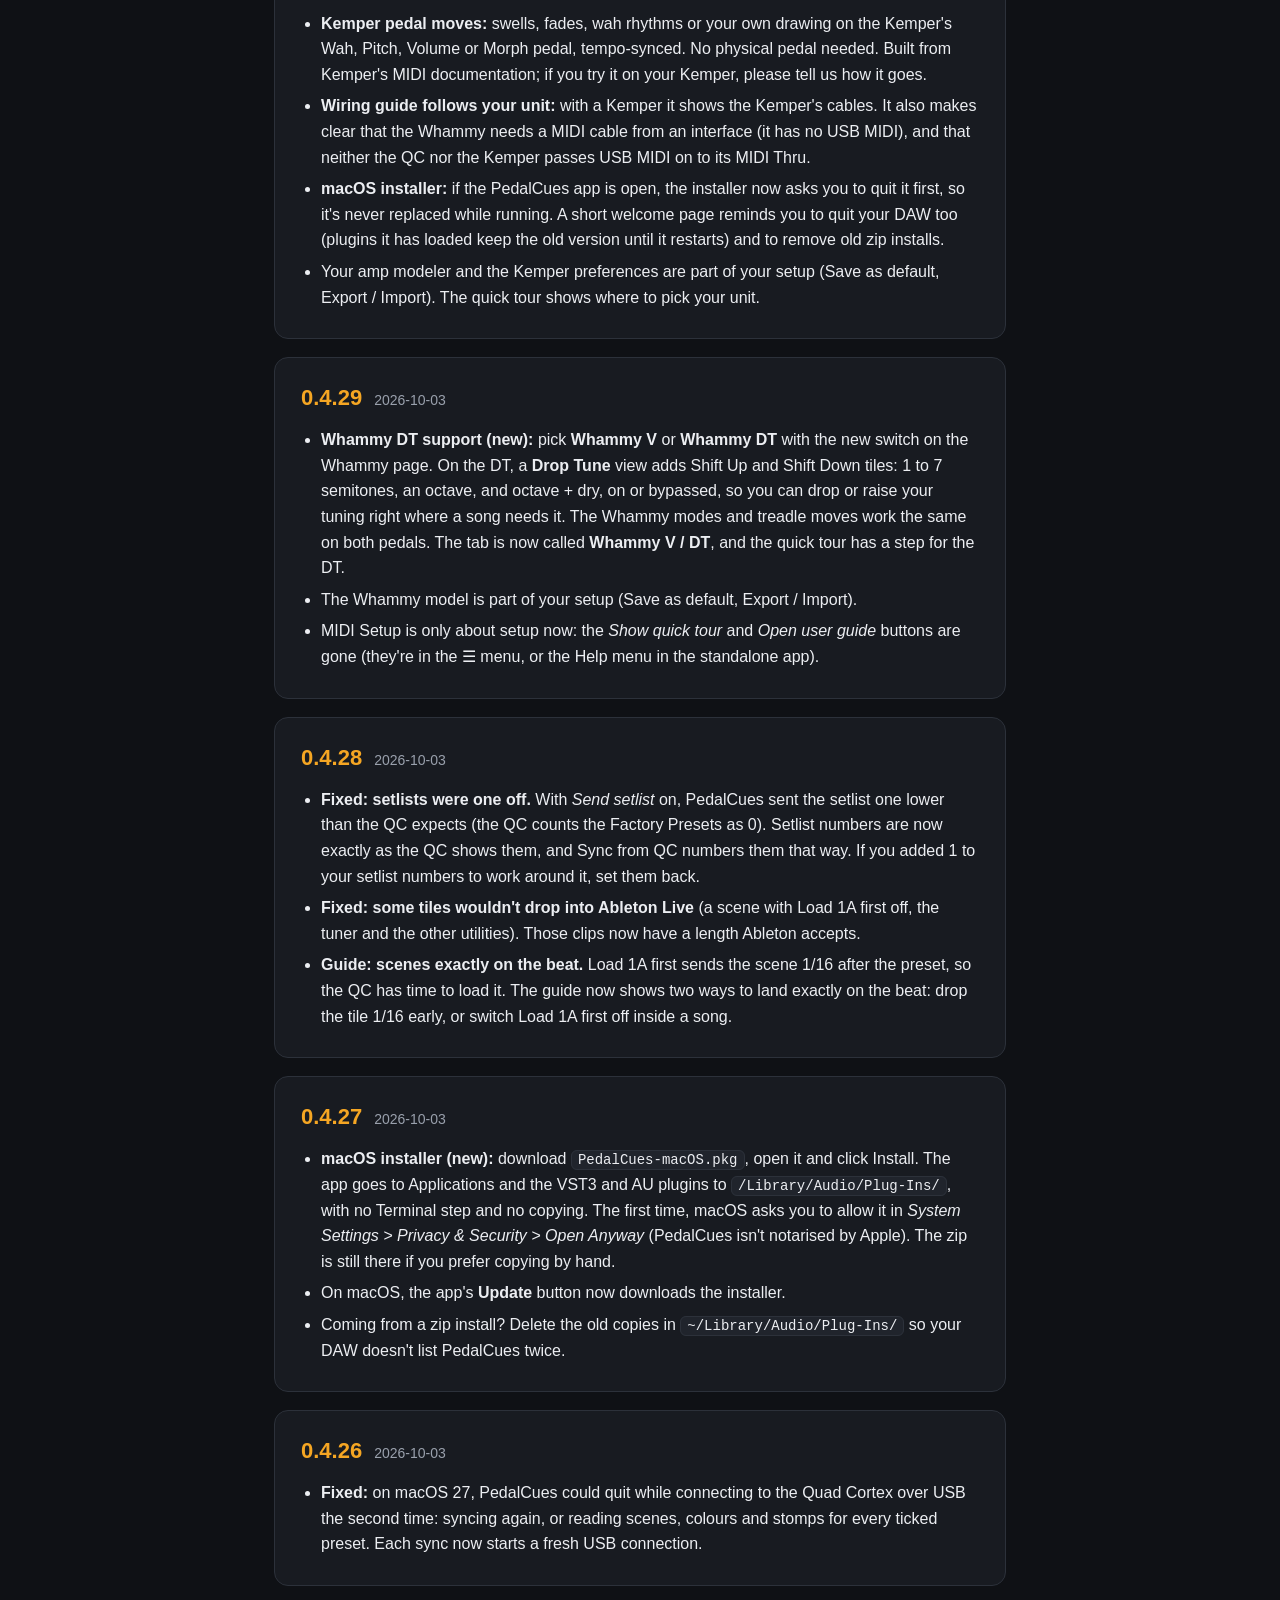
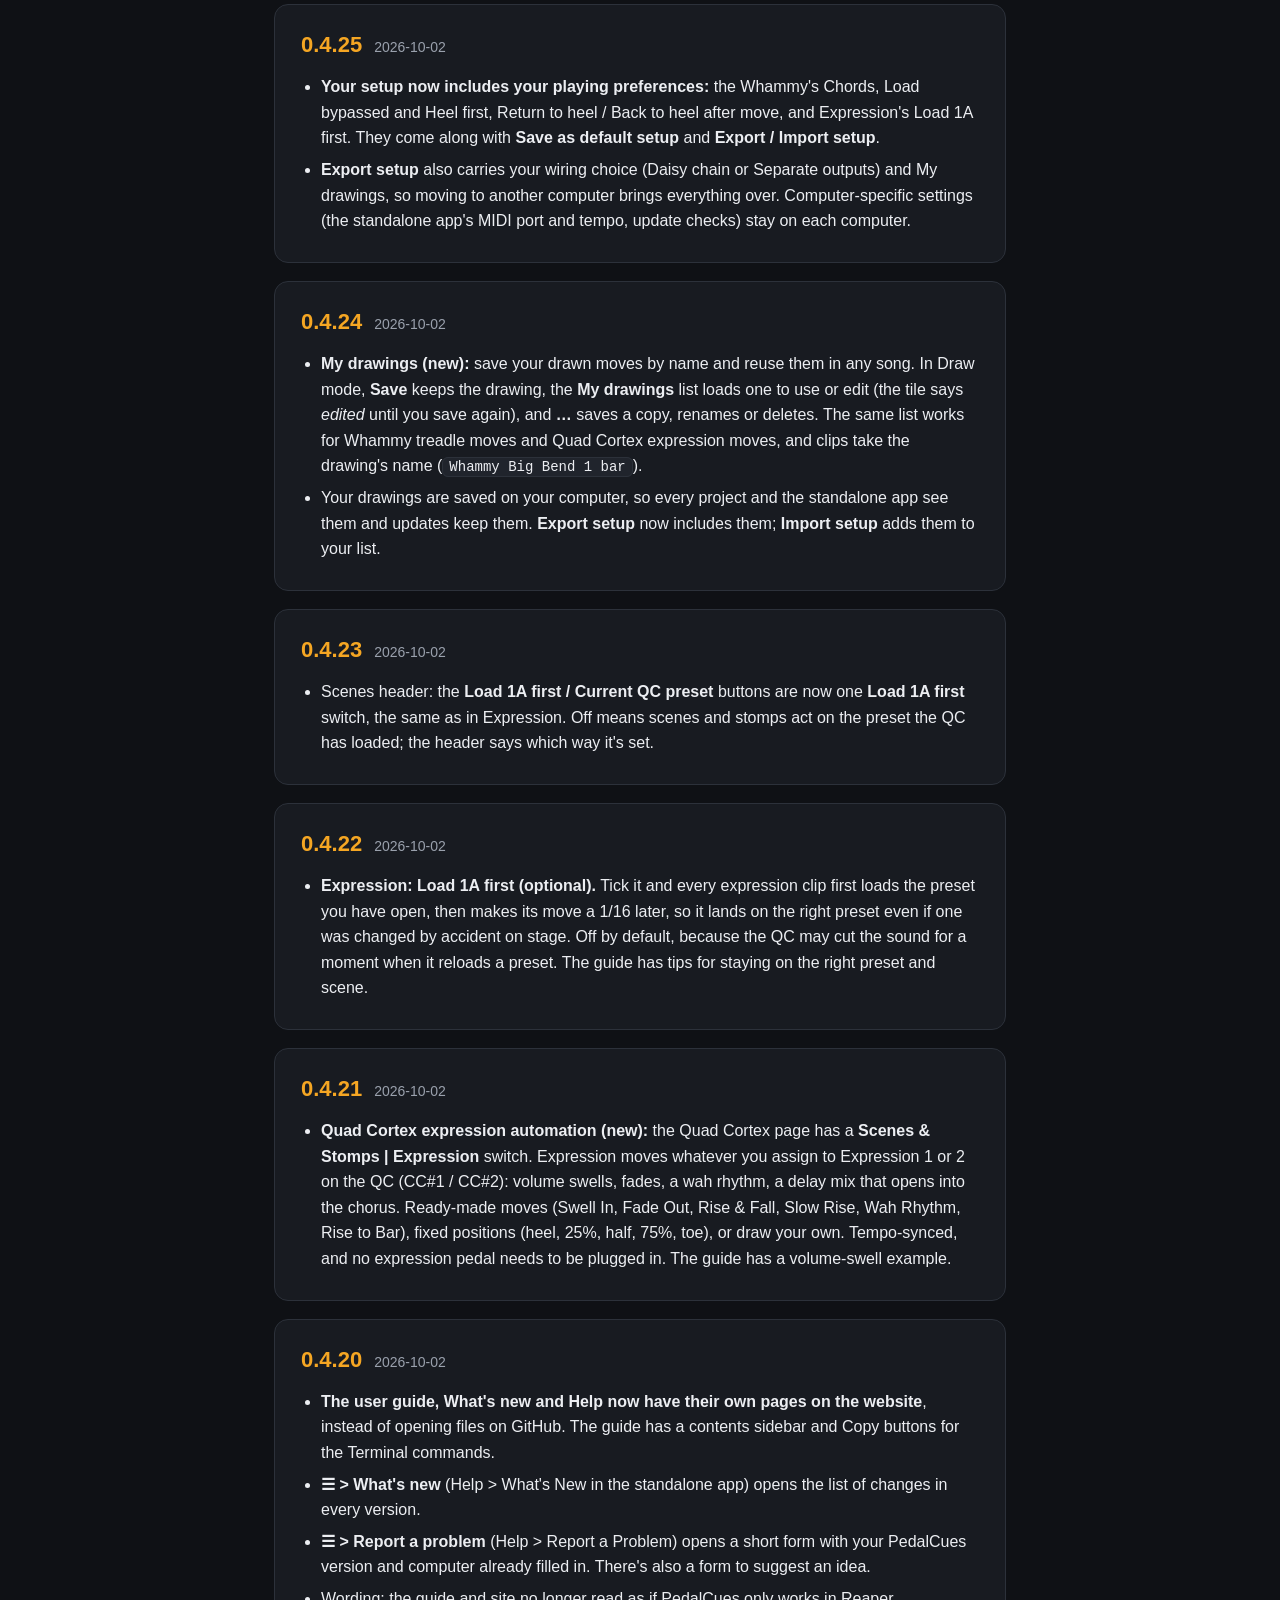
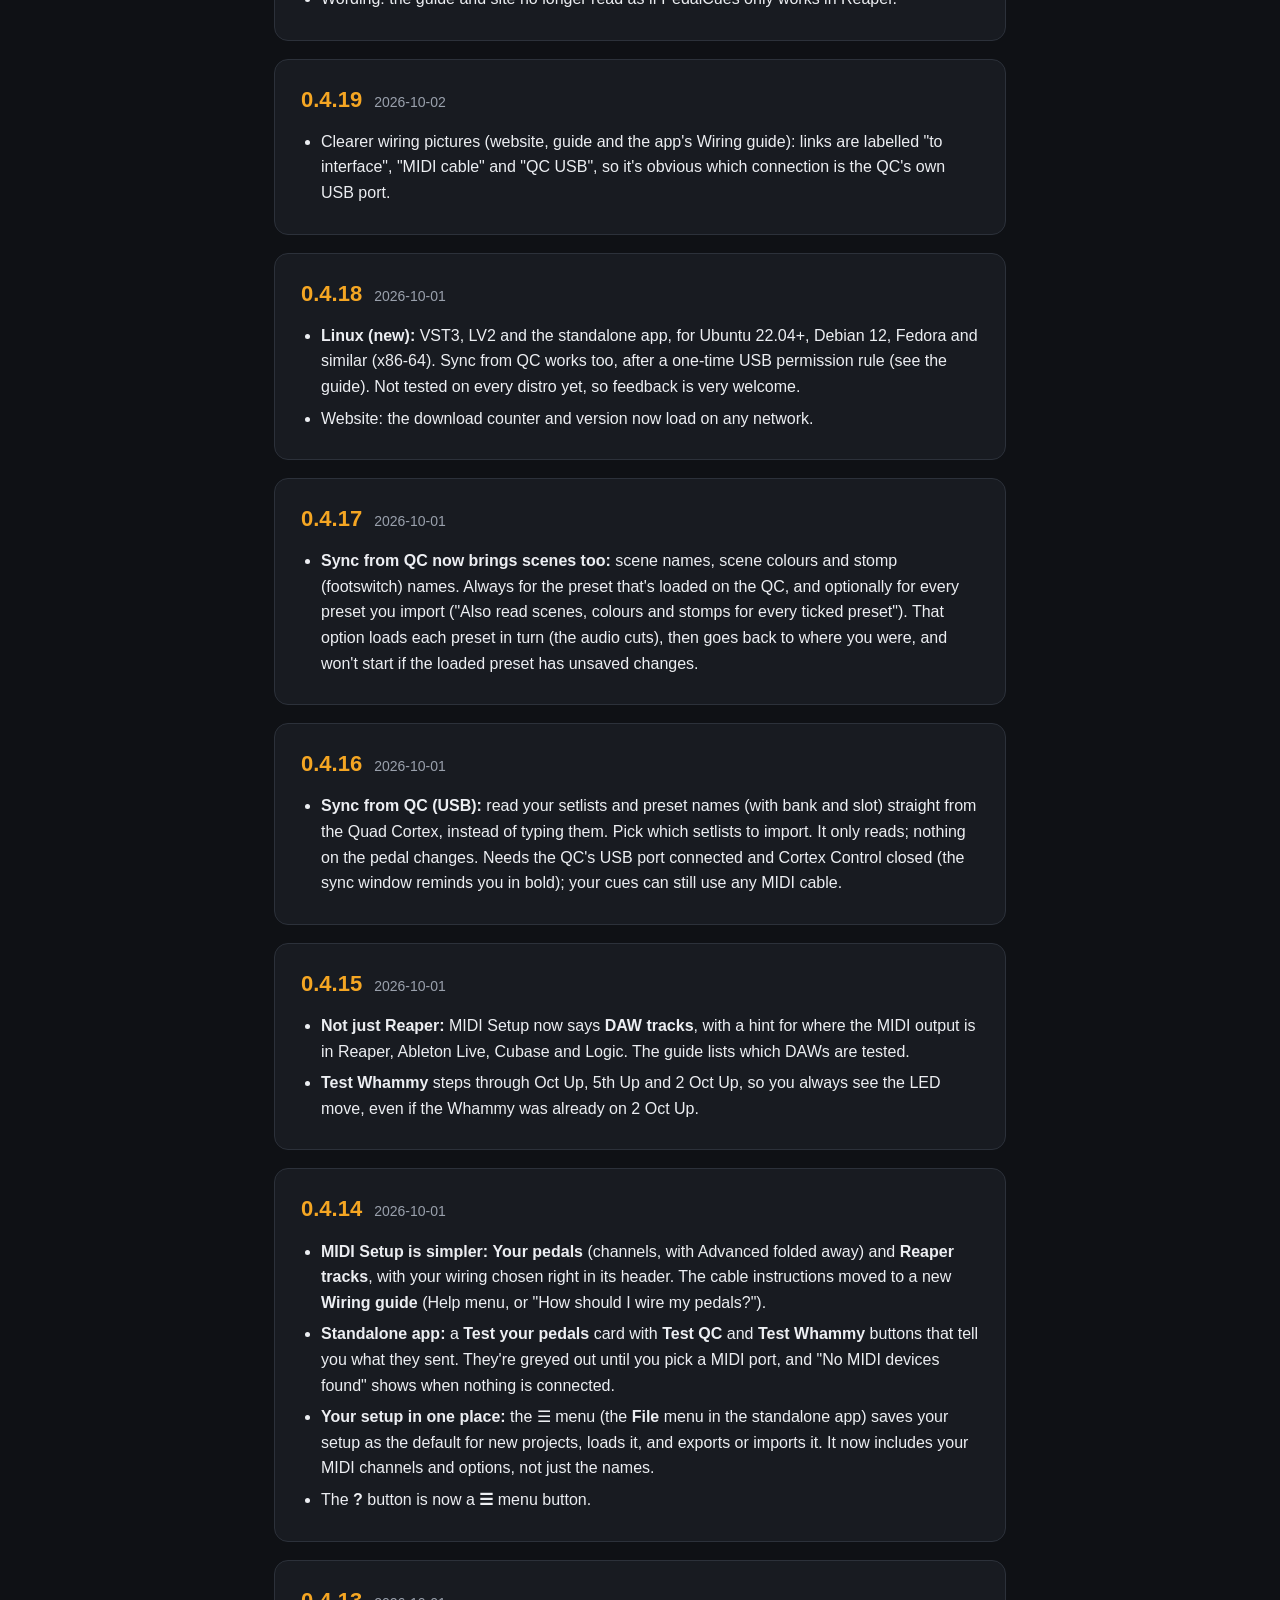
==== commit 99b17145: "v0.11.3: Easy-to-read shortcut lists - A ? button on the Draw pad and in the Song Builder lists ever" ====
--- a/docs/changelog.html
+++ b/docs/changelog.html
@@ -29,6 +29,7 @@
 <main class="wrap narrow">
   <h1>What's new</h1>
   <p class="lead">Every release, newest first. <a href="./#download">Download the latest version</a>.</p>
+<section class="release" id="v0.11.3"><h2>0.11.3</h2><div class="date">2026-10-09</div><ul><li><b>Shortcuts, easy to read:</b> a <b>?</b> button on the Draw pad and in the Song Builder opens every shortcut as a short, grouped list, with each key next to what it does. The larger Draw editor shows the list under the pad, and the hover texts are short again.</li></ul></section>
 <section class="release" id="v0.11.2"><h2>0.11.2</h2><div class="date">2026-10-08</div><ul><li><b>Fix:</b> with a backing track loaded, the metronome kept clicking for about a second after you stopped the song.</li><li><b>Backing track settings (Song Builder):</b> <b>...</b> on the Backing track opens one panel with the file (replace, remove), the volume, where bar 1 is in the file (type it or nudge it by 10 ms) and the song's length. The waveform's right-click keeps "Bar 1 starts here" and fitting the tempo.</li><li><b>Long backing tracks aren't cut off:</b> when a recording runs past the song's end, PedalCues offers to add the missing bars to the last section.</li><li><b>Song position:</b> click or drag along the click lane, like the bar numbers, or grab the violet line and drag it when the song isn't playing. The click lane's count is now on right-click, and the ruler shows the Grid's steps.</li><li><b>Tempo changes:</b> a "Gradually transition to the next tempo" tick box instead of a drop-down.</li><li><b>Draw:</b> freehand drawing (⌘ / Ctrl-drag) puts a point on each grid line the stroke crosses, so a shaky hand still gives clean 1/16 steps. Hold Shift too to draw off the grid.</li></ul></section>
 <section class="release" id="v0.11.1"><h2>0.11.1</h2><div class="date">2026-10-08</div><ul><li><b>Early by for Whammy treadle moves (new):</b> the Whammy's pitch shifting takes a moment, so bends can sound late. Pick 10-50 ms in the Treadle moves header and every move plays that much earlier inside its clip; you still drop it on the beat.</li><li><b>Tempo changes anywhere, like Reaper's tempo markers (Song Builder, beta):</b> a new <b>Tempo</b> lane under the bar numbers shows the tempo line. Double-click it to add a tempo change at any beat, even partway through a bar (the bars don't move), then drag it up or down for its tempo and left or right to move it, like an envelope point; drag the line to change a stretch's tempo. Any change, or a section's start, can <b>change gradually to the next tempo</b> for a ritardando or accelerando. Play, the click, the backing track and the exported tempo map all follow it.</li><li><b>Song import is exact:</b> every tempo change in the file comes in where it is (Guitar Pro's tempo changes partway through a bar too), and a section that stops partway through a bar ends with one exact short bar instead of being rounded, so the bars and cues never shift. Tempos read as the file means them (225, not 225.001).</li><li><b>Fix:</b> in the Song Builder's songs list, ⌘ / Ctrl-click on a selected song now deselects it.</li><li><b>Curve a line without a key:</b> point at a line in Draw and drag the diamond in its middle. Picking <b>Bezier</b> gives the line a curve right away.</li></ul></section>
 <section class="release" id="v0.11.0"><h2>0.11.0</h2><div class="date">2026-10-08</div><ul><li><b>Backing-track creator in the Song Builder (beta):</b> - <b>Metronome and count-in (1 or 2 bars).</b> Each section counts the way you choose in the new <b>Click track</b> lane: beat, 1/8, 1/16, triplets, bars only or off. - <b>Click...:</b> beep, click, wood block, cowbell or your own samples; an accent on the first beat; the volume. The output can put the click on one side and the backing track on the other (in-ears / front of house). Changes are heard right away while the song plays. - <b>A backing track</b> (MP3, WAV, AIFF, FLAC) under the tracks. Drag its waveform to line it up with bar 1, or set where a bar starts and fit the tempo to the recording. - <b>Tap a section's tempo.</b> - <b>Export a song package</b> for a backing-track player: cues MIDI, click WAV and backing WAV, all starting together. Export one song or the whole setlist, with or without the count-in. Or drag the click and the backing track into your DAW as WAVs. - <b>Practice:</b> mute and solo tracks, play from a section, loop a section, and play the setlist in order with a gap between songs.</li><li><b>Song Builder editing:</b> - a grid with snap, zoom (- / +, Alt + wheel) and track height (⌘ / Ctrl + wheel or - / +, or drag a track's edge); - any time signature (37/8, 15/16...) and 10-960 BPM; - select several songs in the list to copy, paste, duplicate or delete them.</li><li><b>Drawing moves, like a DAW envelope:</b> - click to add points, drag points and lines, and pick a curve shape for each line; - select several points to move, scale, tilt or invert them, draw freehand, and undo / redo; - a grid, and a <b>Larger editor</b> window; - the pad shows TOE (127), HALF (64) and HEEL (0). Wave... opens above the pad and closes on a second click.</li><li><b>Hover texts everywhere:</b> the Song Builder, its dialogs and the larger editor now show their tips, long ones in full. Export's choices list the files they write.</li><li><b>Fix:</b> the export's count-in switch couldn't be turned on when the song card had no count-in.</li><li><b>Fix:</b> browsing (another song, preset or view) no longer counts as a change, so your DAW doesn't ask to save a project you only looked through.</li></ul></section>
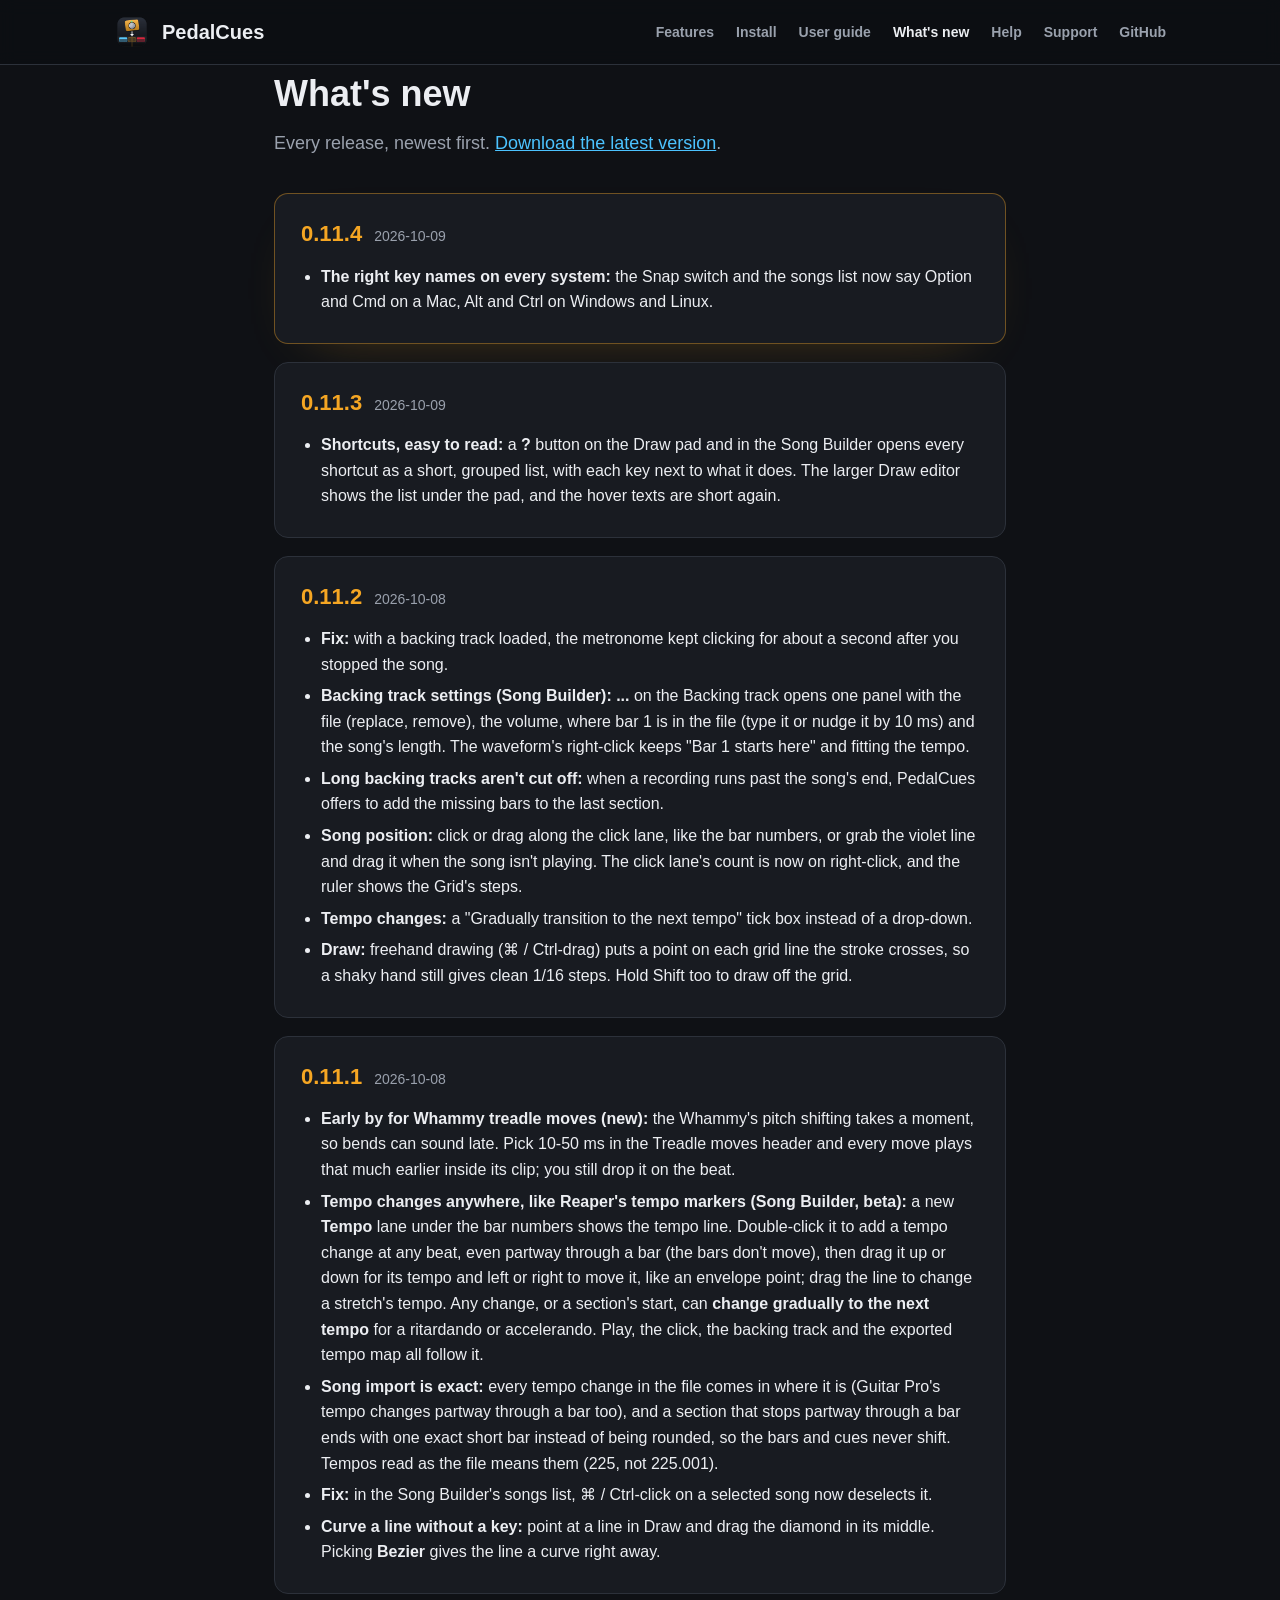
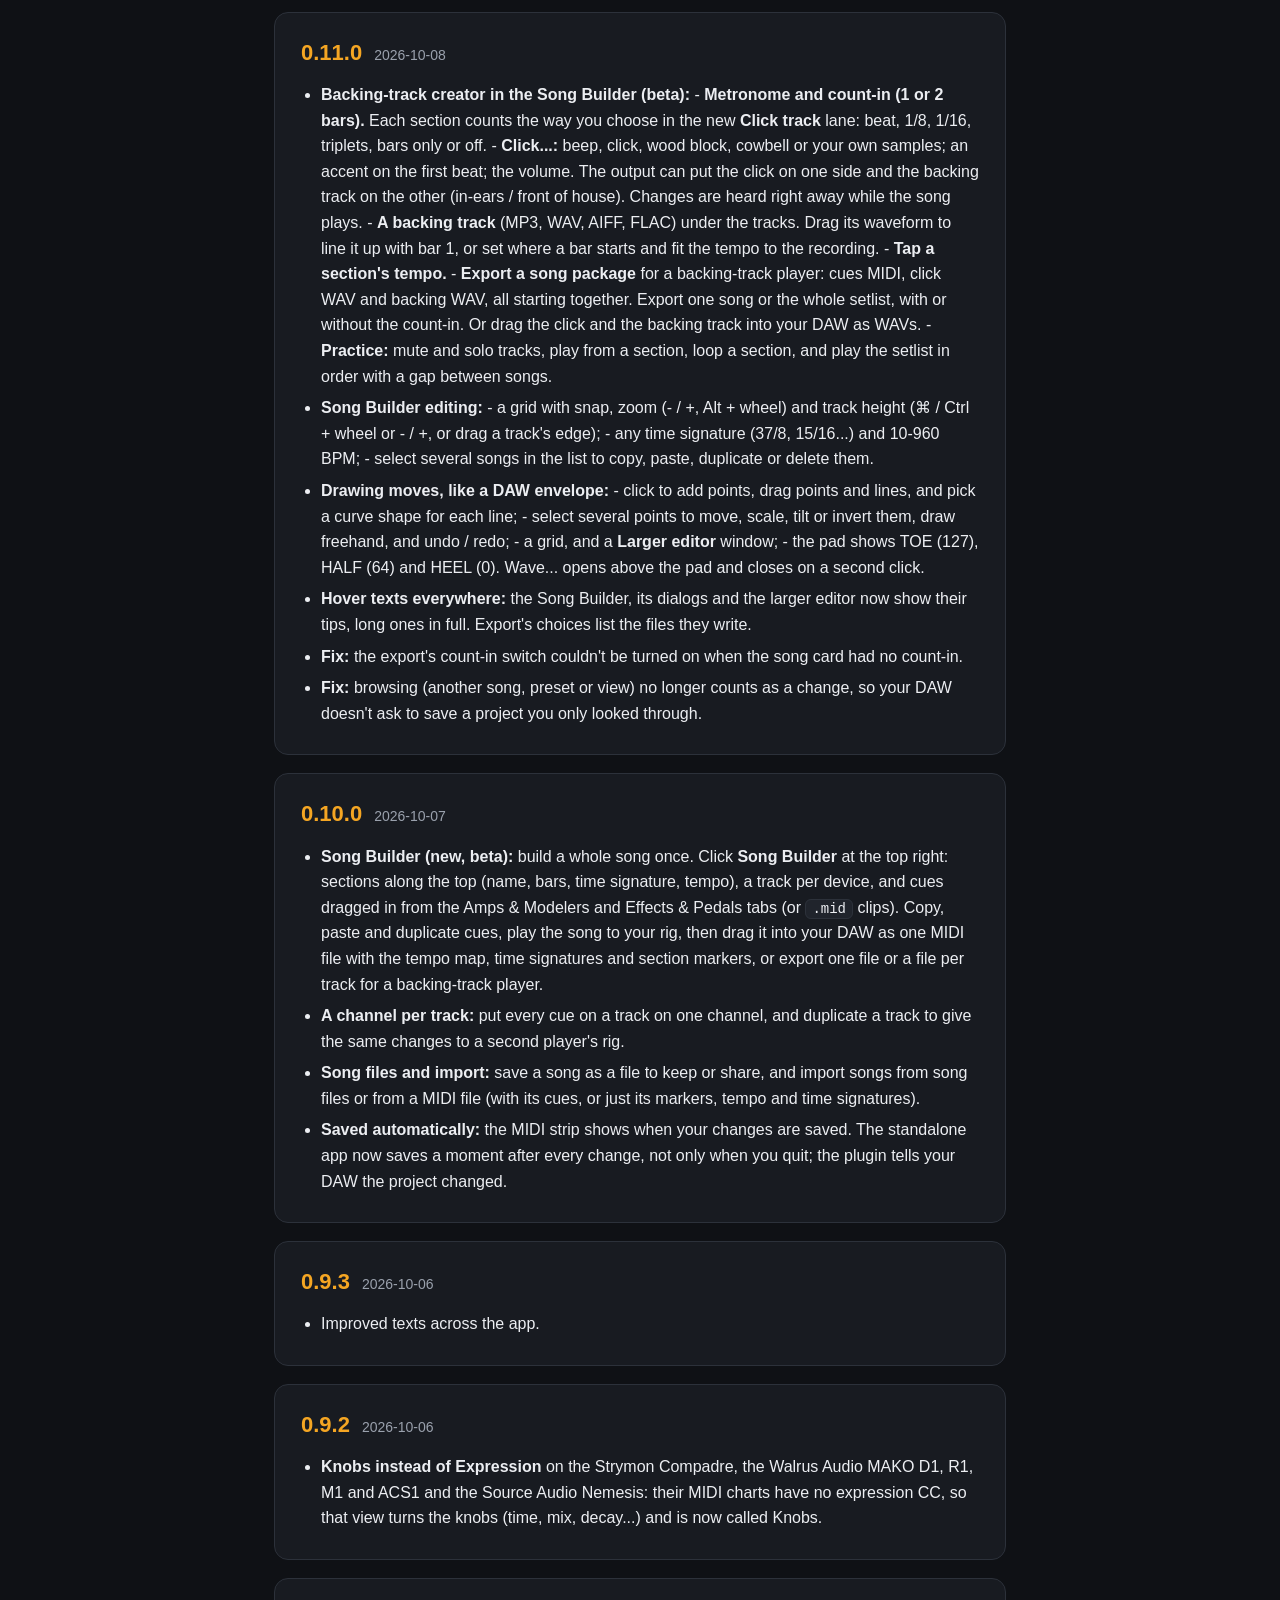
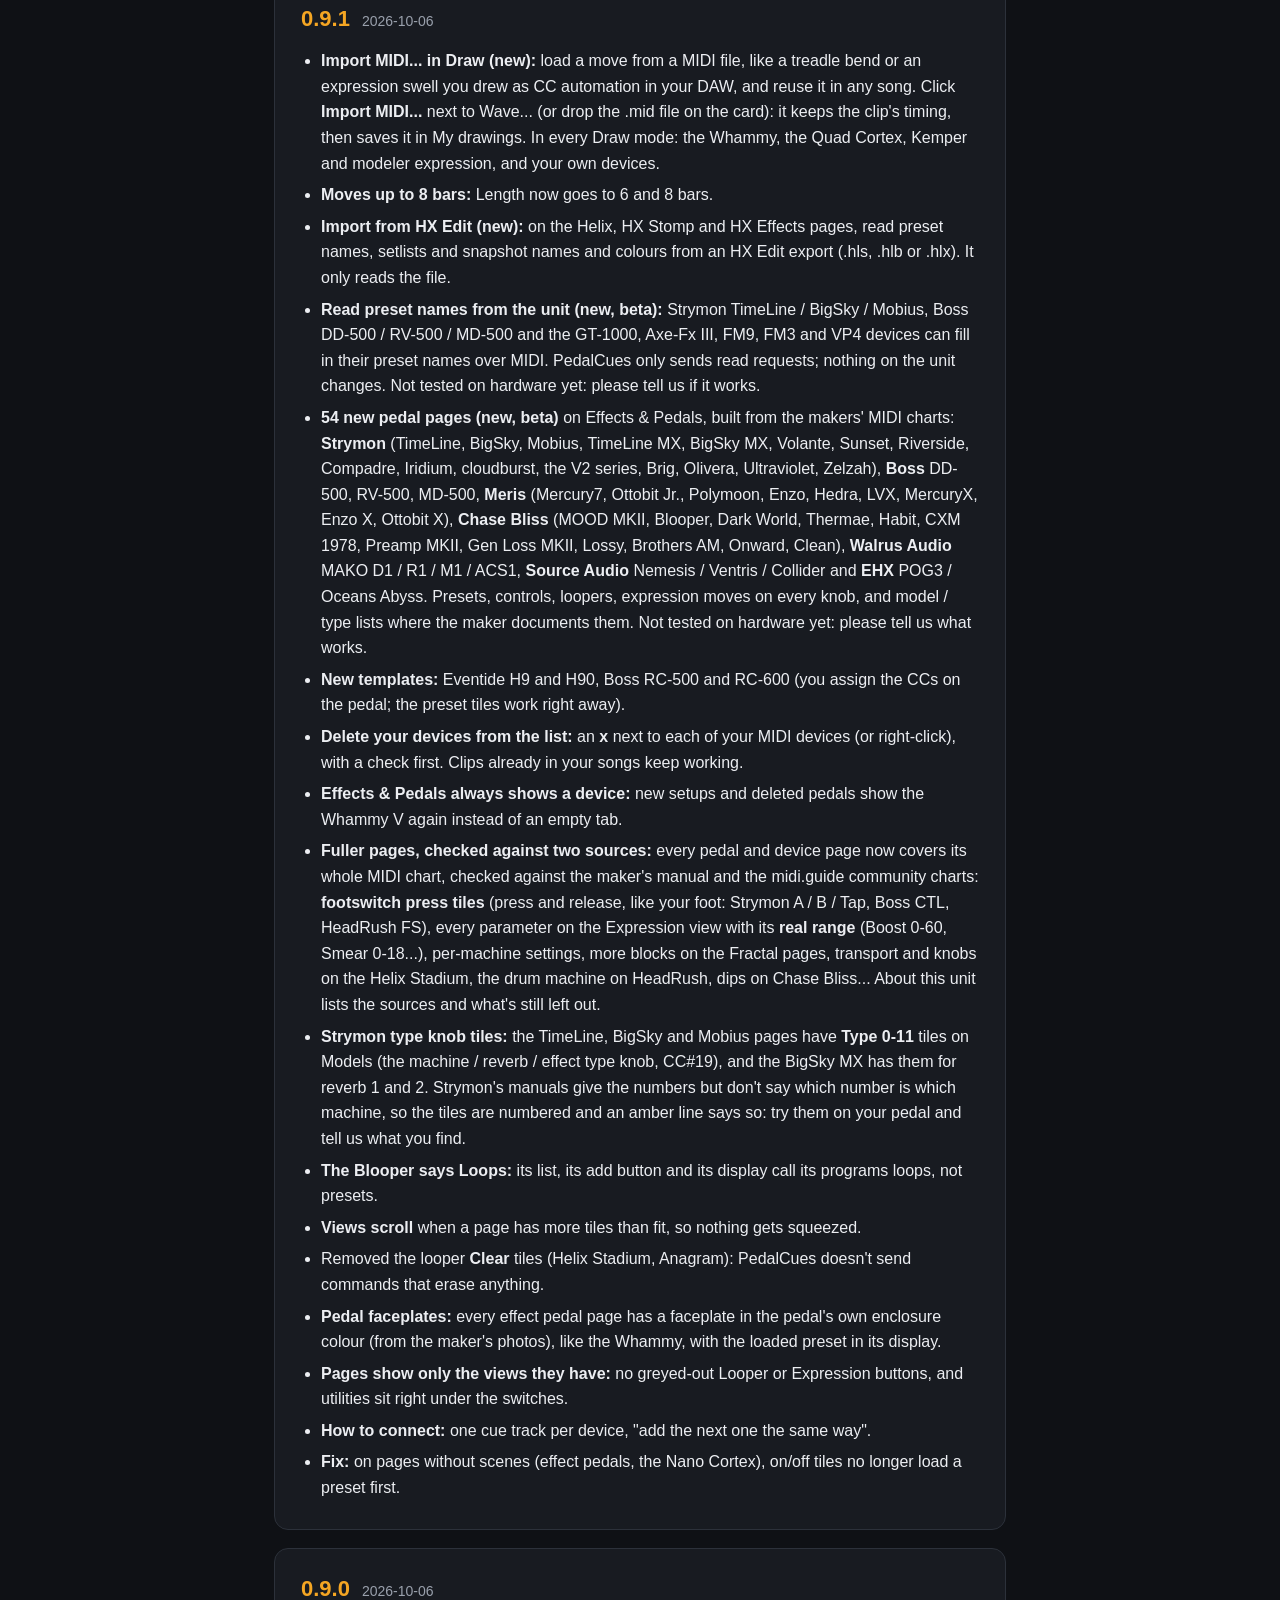
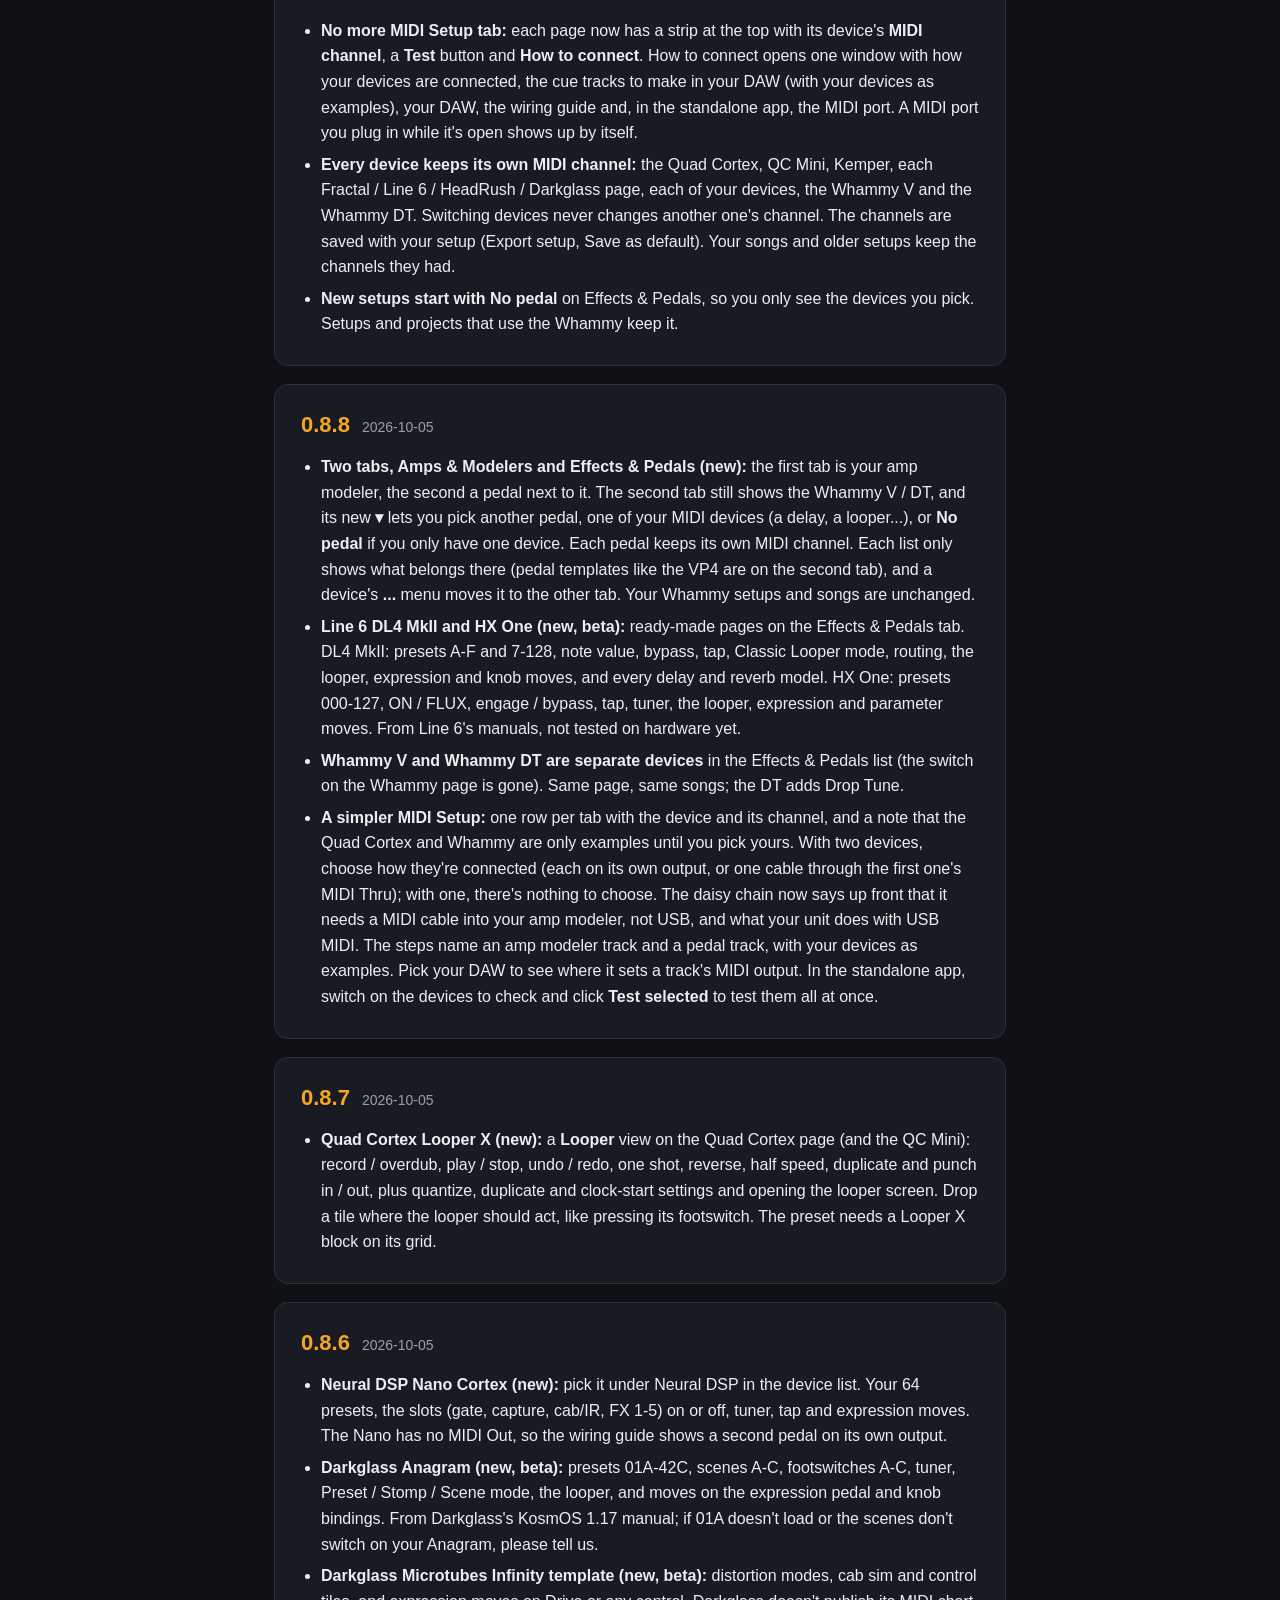
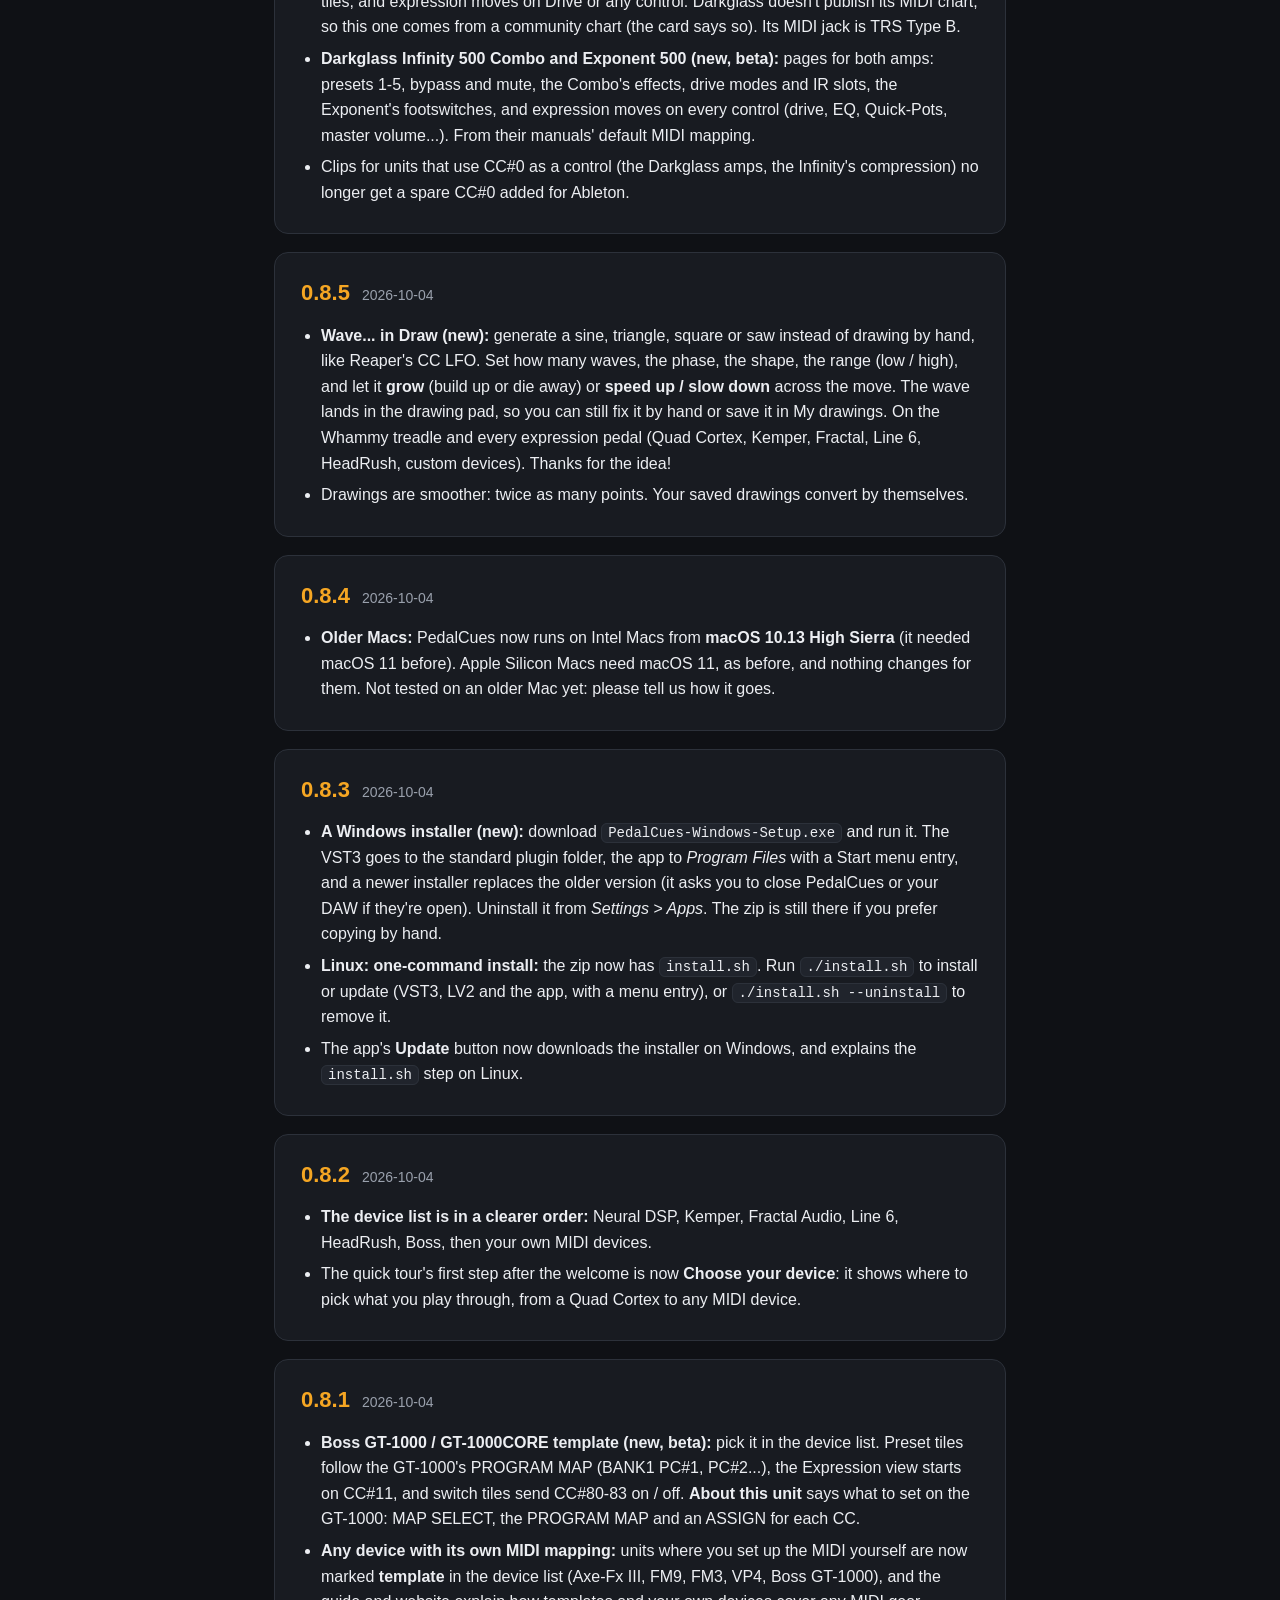
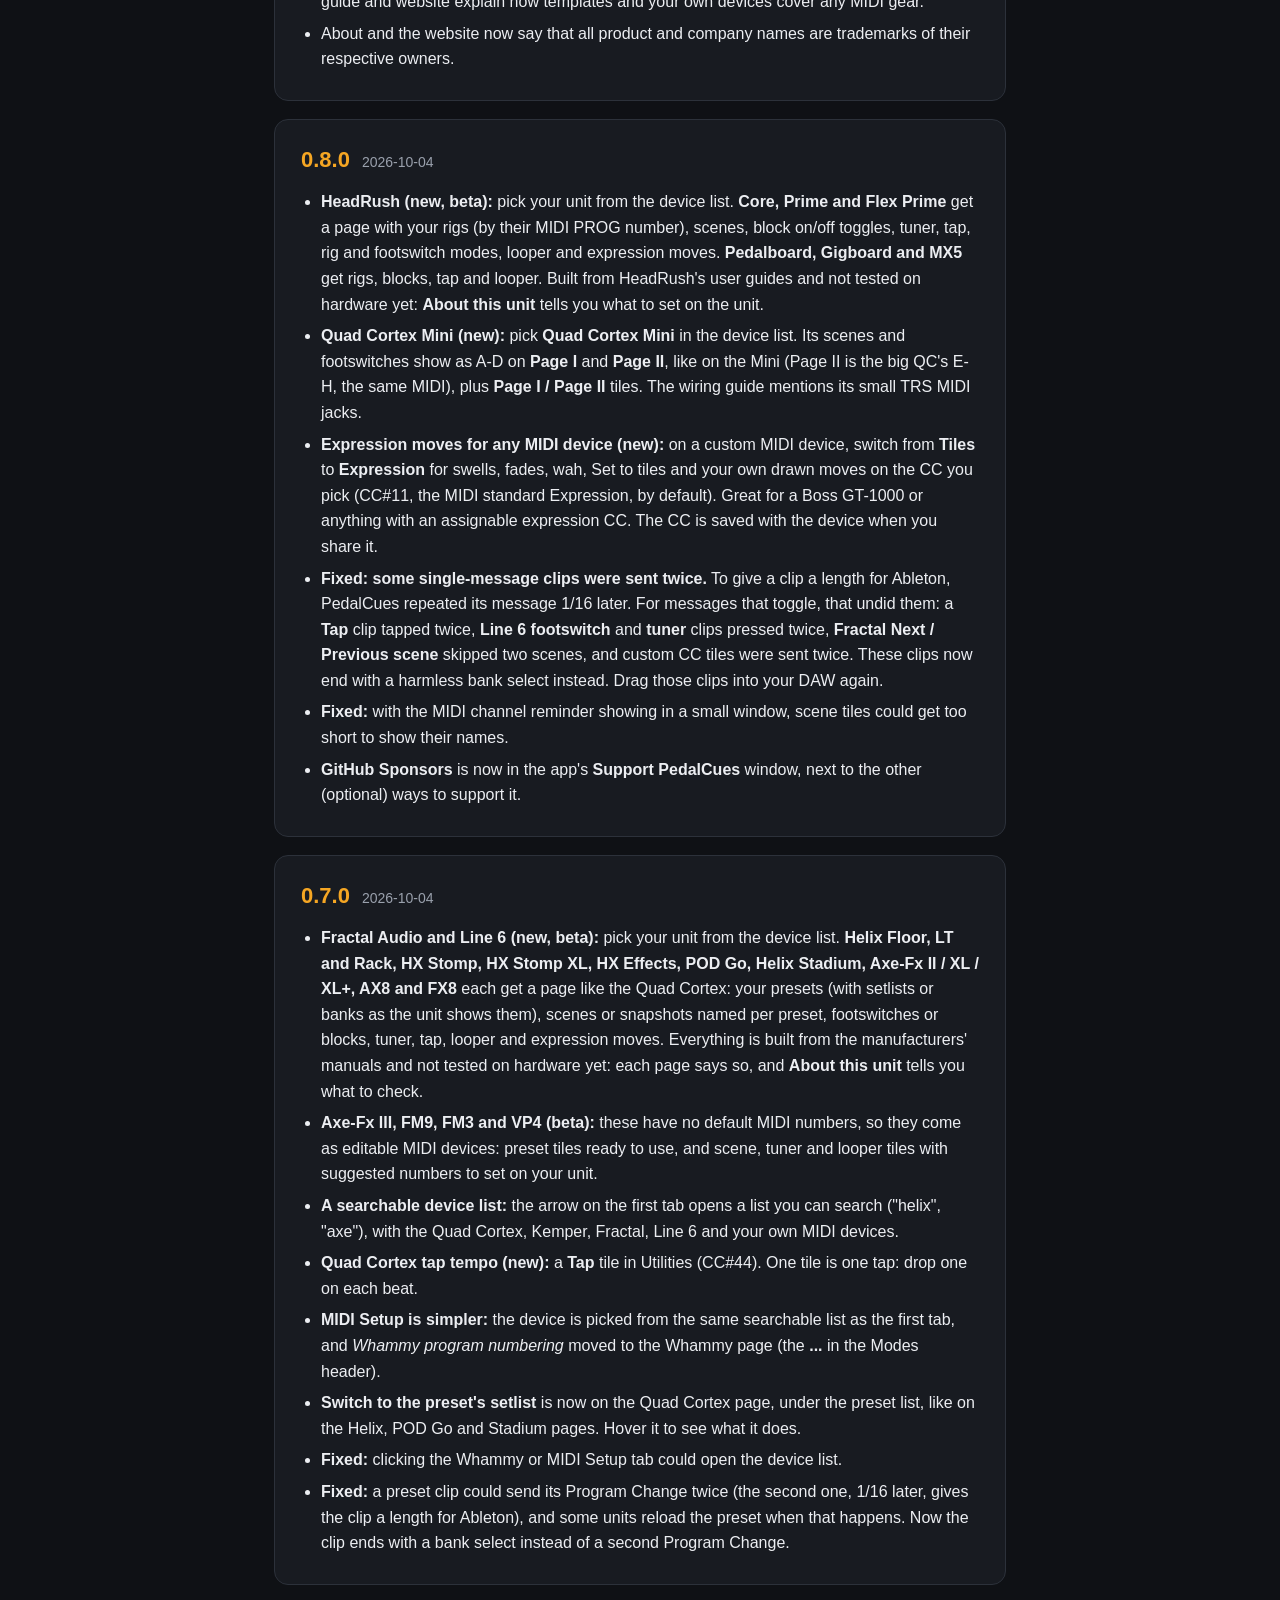
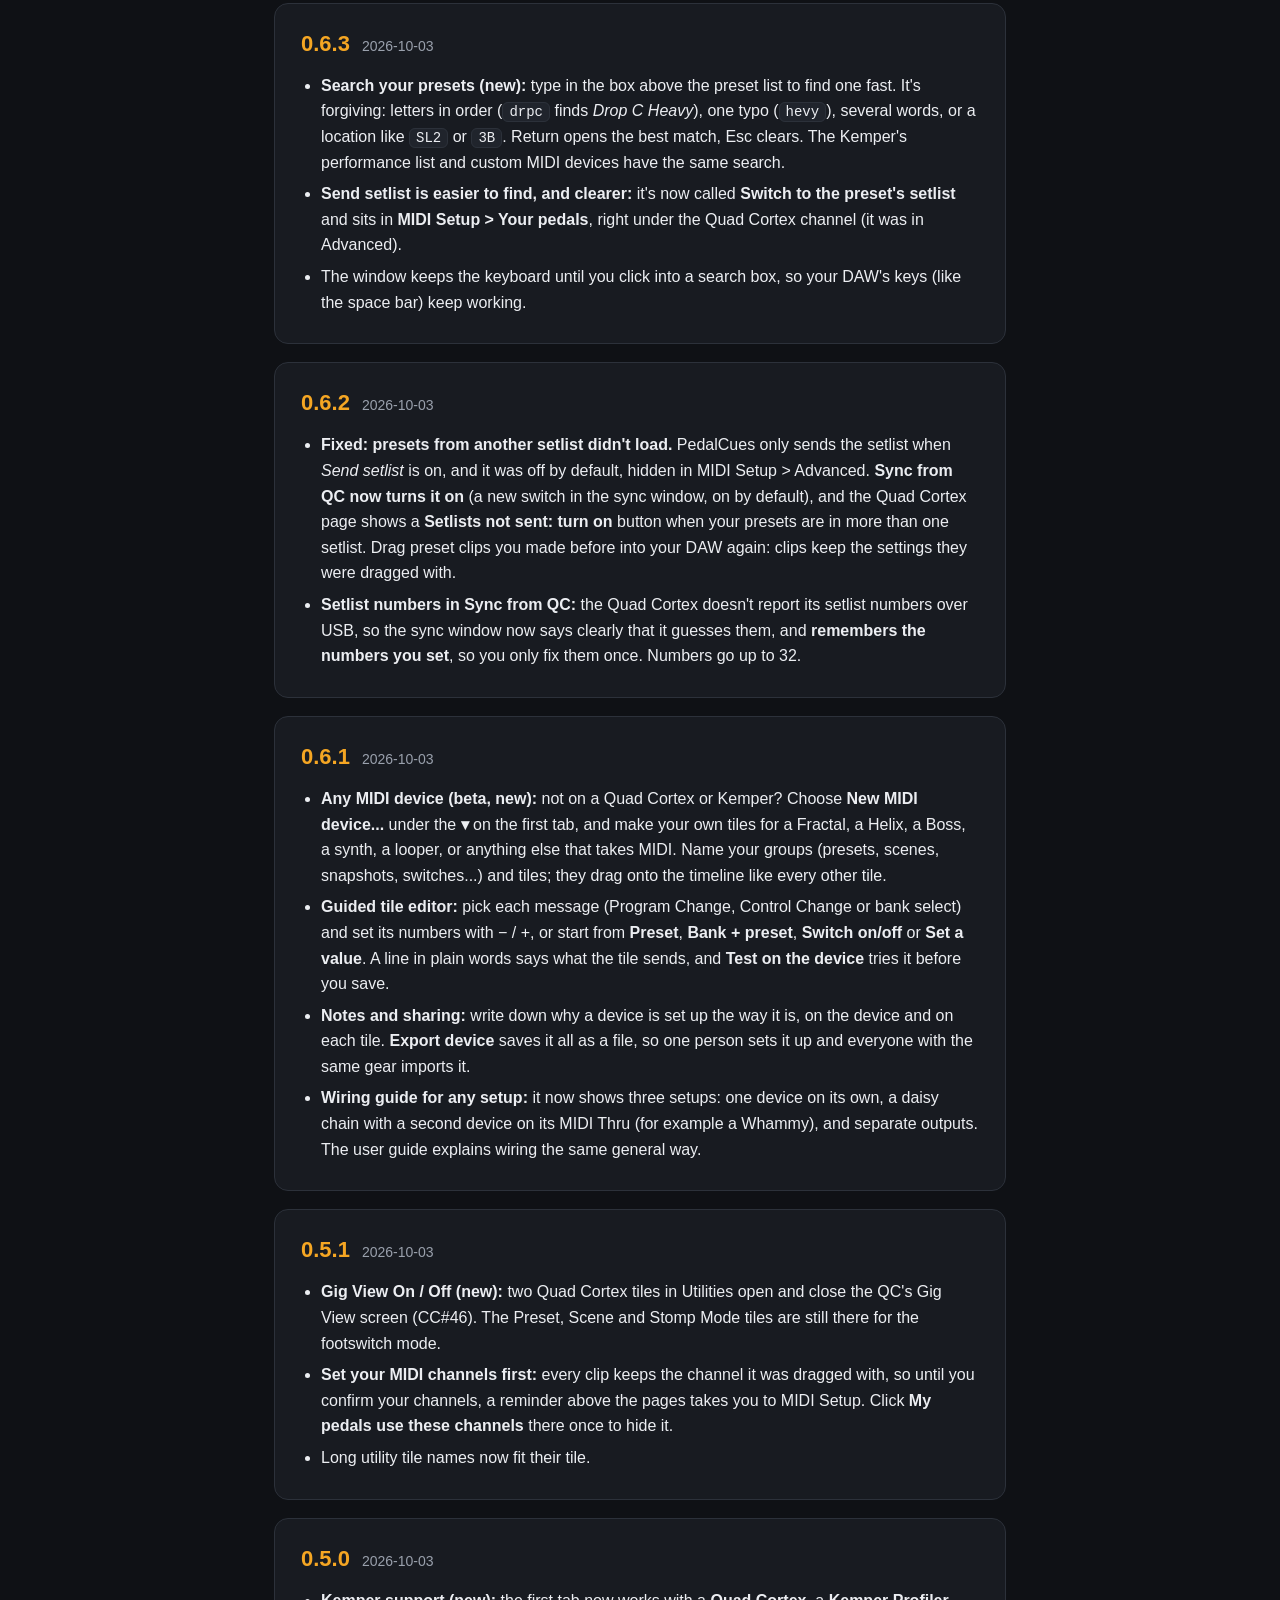
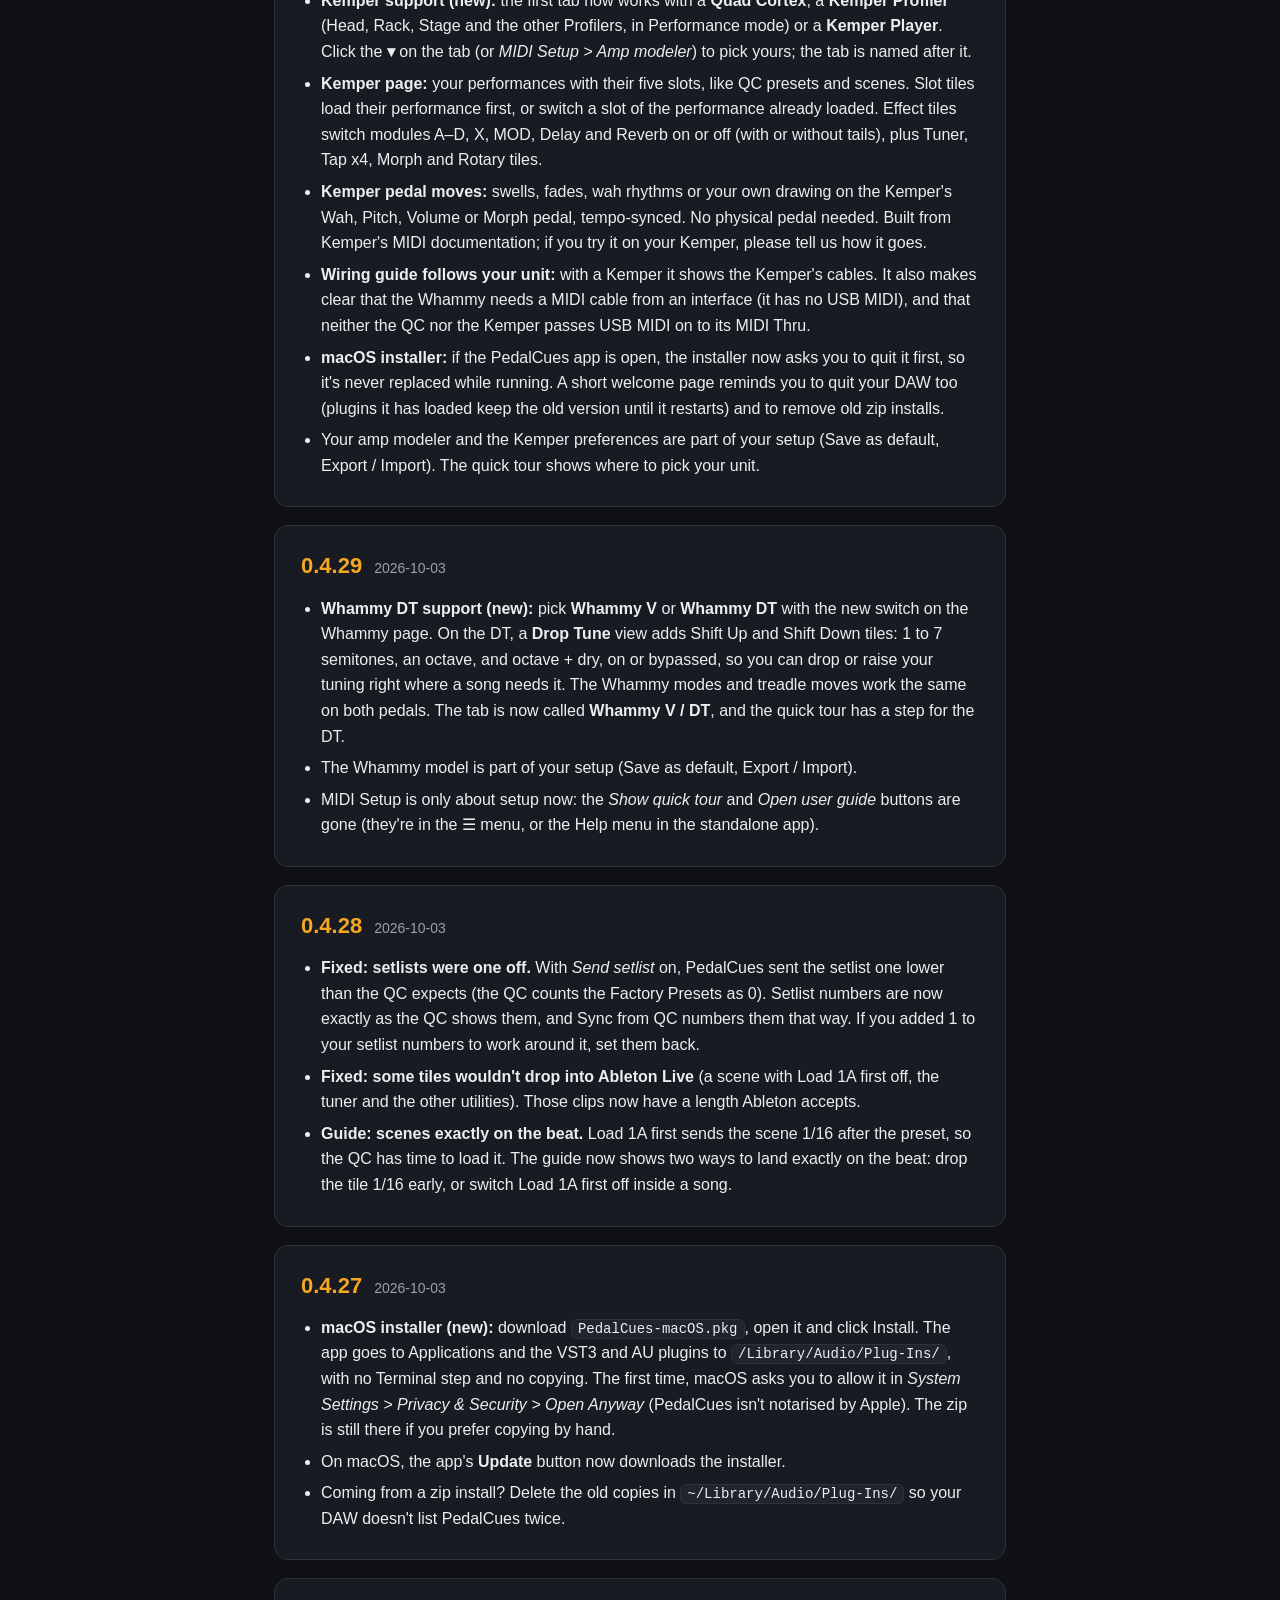
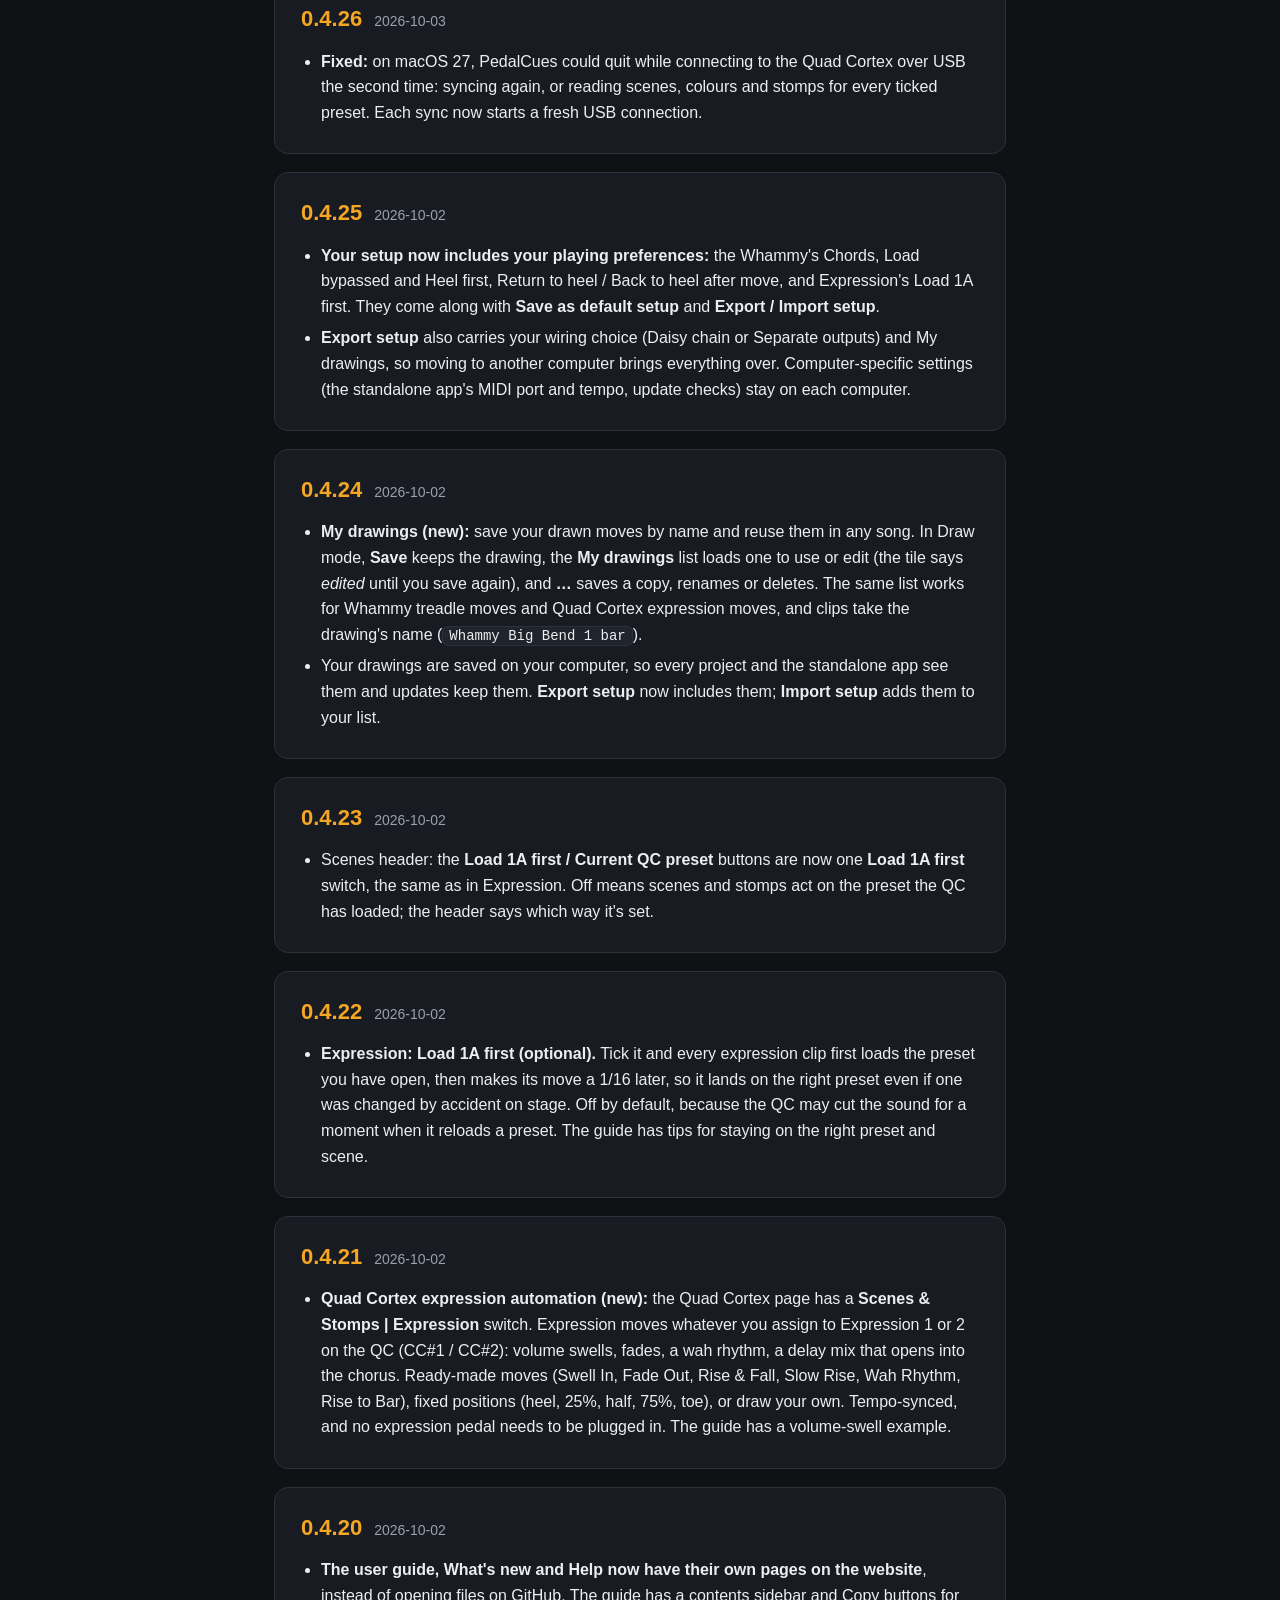
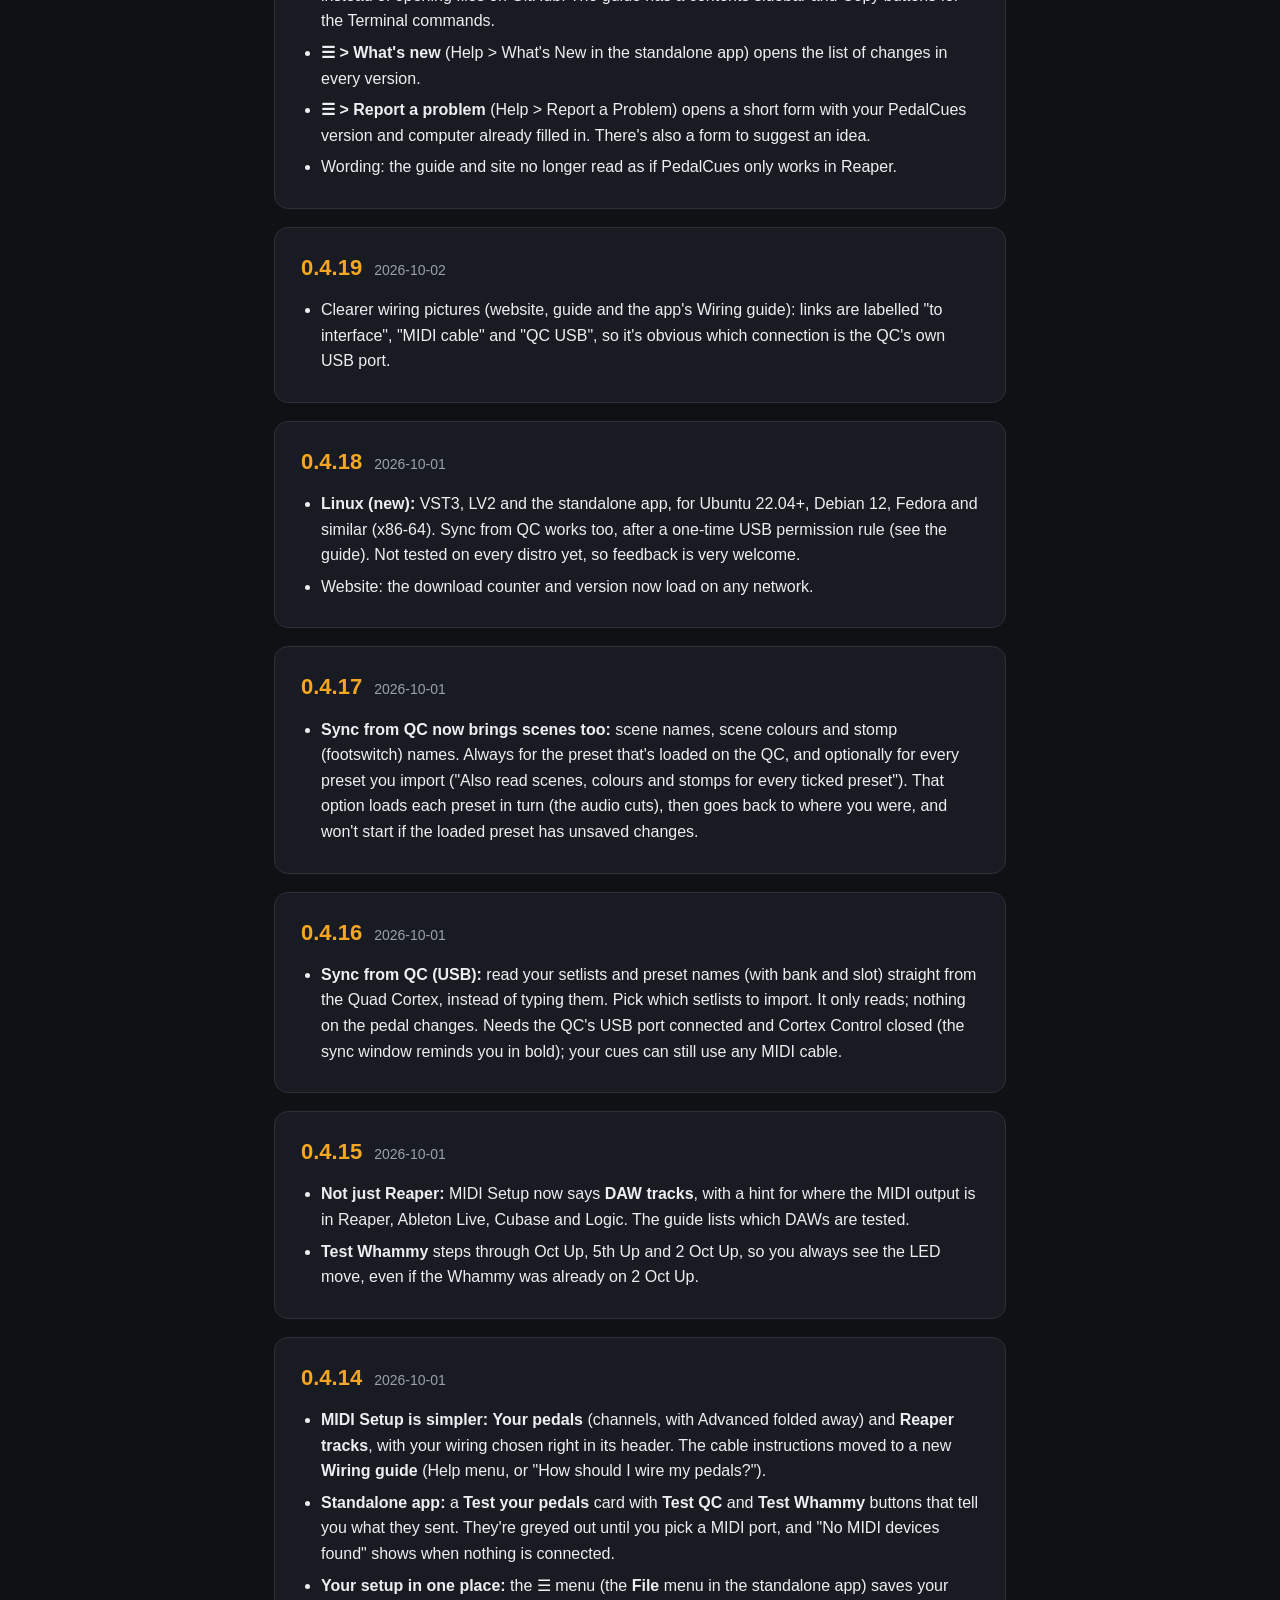
==== commit bd8a3e57: "v0.11.4: The right key names on every system - The Snap switch and the songs list say Option and Cmd" ====
--- a/docs/changelog.html
+++ b/docs/changelog.html
@@ -29,6 +29,7 @@
 <main class="wrap narrow">
   <h1>What's new</h1>
   <p class="lead">Every release, newest first. <a href="./#download">Download the latest version</a>.</p>
+<section class="release" id="v0.11.4"><h2>0.11.4</h2><div class="date">2026-10-09</div><ul><li><b>The right key names on every system:</b> the Snap switch and the songs list now say Option and Cmd on a Mac, Alt and Ctrl on Windows and Linux.</li></ul></section>
 <section class="release" id="v0.11.3"><h2>0.11.3</h2><div class="date">2026-10-09</div><ul><li><b>Shortcuts, easy to read:</b> a <b>?</b> button on the Draw pad and in the Song Builder opens every shortcut as a short, grouped list, with each key next to what it does. The larger Draw editor shows the list under the pad, and the hover texts are short again.</li></ul></section>
 <section class="release" id="v0.11.2"><h2>0.11.2</h2><div class="date">2026-10-08</div><ul><li><b>Fix:</b> with a backing track loaded, the metronome kept clicking for about a second after you stopped the song.</li><li><b>Backing track settings (Song Builder):</b> <b>...</b> on the Backing track opens one panel with the file (replace, remove), the volume, where bar 1 is in the file (type it or nudge it by 10 ms) and the song's length. The waveform's right-click keeps "Bar 1 starts here" and fitting the tempo.</li><li><b>Long backing tracks aren't cut off:</b> when a recording runs past the song's end, PedalCues offers to add the missing bars to the last section.</li><li><b>Song position:</b> click or drag along the click lane, like the bar numbers, or grab the violet line and drag it when the song isn't playing. The click lane's count is now on right-click, and the ruler shows the Grid's steps.</li><li><b>Tempo changes:</b> a "Gradually transition to the next tempo" tick box instead of a drop-down.</li><li><b>Draw:</b> freehand drawing (⌘ / Ctrl-drag) puts a point on each grid line the stroke crosses, so a shaky hand still gives clean 1/16 steps. Hold Shift too to draw off the grid.</li></ul></section>
 <section class="release" id="v0.11.1"><h2>0.11.1</h2><div class="date">2026-10-08</div><ul><li><b>Early by for Whammy treadle moves (new):</b> the Whammy's pitch shifting takes a moment, so bends can sound late. Pick 10-50 ms in the Treadle moves header and every move plays that much earlier inside its clip; you still drop it on the beat.</li><li><b>Tempo changes anywhere, like Reaper's tempo markers (Song Builder, beta):</b> a new <b>Tempo</b> lane under the bar numbers shows the tempo line. Double-click it to add a tempo change at any beat, even partway through a bar (the bars don't move), then drag it up or down for its tempo and left or right to move it, like an envelope point; drag the line to change a stretch's tempo. Any change, or a section's start, can <b>change gradually to the next tempo</b> for a ritardando or accelerando. Play, the click, the backing track and the exported tempo map all follow it.</li><li><b>Song import is exact:</b> every tempo change in the file comes in where it is (Guitar Pro's tempo changes partway through a bar too), and a section that stops partway through a bar ends with one exact short bar instead of being rounded, so the bars and cues never shift. Tempos read as the file means them (225, not 225.001).</li><li><b>Fix:</b> in the Song Builder's songs list, ⌘ / Ctrl-click on a selected song now deselects it.</li><li><b>Curve a line without a key:</b> point at a line in Draw and drag the diamond in its middle. Picking <b>Bezier</b> gives the line a curve right away.</li></ul></section>
--- a/docs/pages.css
+++ b/docs/pages.css
@@ -76,7 +76,24 @@
 .code pre code { background: none; border: 0; padding: 0; font-size: 13.5px; }
 .code .copy { position: absolute; top: 8px; right: 8px; background: var(--raised); color: var(--text); border: 1px solid var(--outline);
               border-radius: 6px; padding: 3px 10px; font: 600 12px inherit; cursor: pointer; }
-@media (max-width: 900px) { .guide { grid-template-columns: 1fr; } .toc { display: none; } }
+/* Phones and narrow windows: the contents as a bar under the header, opening into the list */
+.toc-mobile { display: none; }
+@media (max-width: 900px) {
+  .guide { grid-template-columns: 1fr; gap: 0; }
+  .toc { display: none; }
+  .toc-mobile { display: block; position: sticky; top: 65px; z-index: 4; margin: 0 -24px; background: #0c0e12f2; backdrop-filter: blur(8px);
+                border-bottom: 1px solid var(--outline); }
+  .toc-mobile summary { list-style: none; display: flex; align-items: center; gap: 10px; padding: 12px 24px; cursor: pointer; }
+  .toc-mobile summary::-webkit-details-marker { display: none; }
+  .toc-mobile summary b { font-size: 12px; letter-spacing: .08em; text-transform: uppercase; color: var(--dim); }
+  .toc-mobile .cur { flex: 1; min-width: 0; color: var(--text); font-weight: 600; font-size: 15px; white-space: nowrap; overflow: hidden; text-overflow: ellipsis; }
+  .toc-mobile summary::after { content: "\25BE"; color: var(--amber); font-size: 20px; line-height: 1; }
+  .toc-mobile[open] summary::after { content: "\25B4"; }
+  .toc-mobile nav { display: flex; flex-direction: column; max-height: 65vh; overflow-y: auto; padding: 4px 0 10px; border-top: 1px solid var(--outline); }
+  .toc-mobile nav a { color: var(--dim); text-decoration: none; font-size: 15px; padding: 10px 24px; border-left: 3px solid transparent; }
+  .toc-mobile nav a.on { color: var(--text); font-weight: 600; border-left-color: var(--amber); background: #ffffff08; }
+  .doc h2, .doc h3, .doc h4 { scroll-margin-top: 124px; }
+}
 .doc .pair { display: grid; grid-template-columns: repeat(2, minmax(0, 1fr)); gap: 16px; margin: 16px 0; }
 .doc .pair figure { margin: 0; }
 .doc .pair img { display: block; width: 100%; height: auto; border-radius: 10px; border: 1px solid var(--outline); }
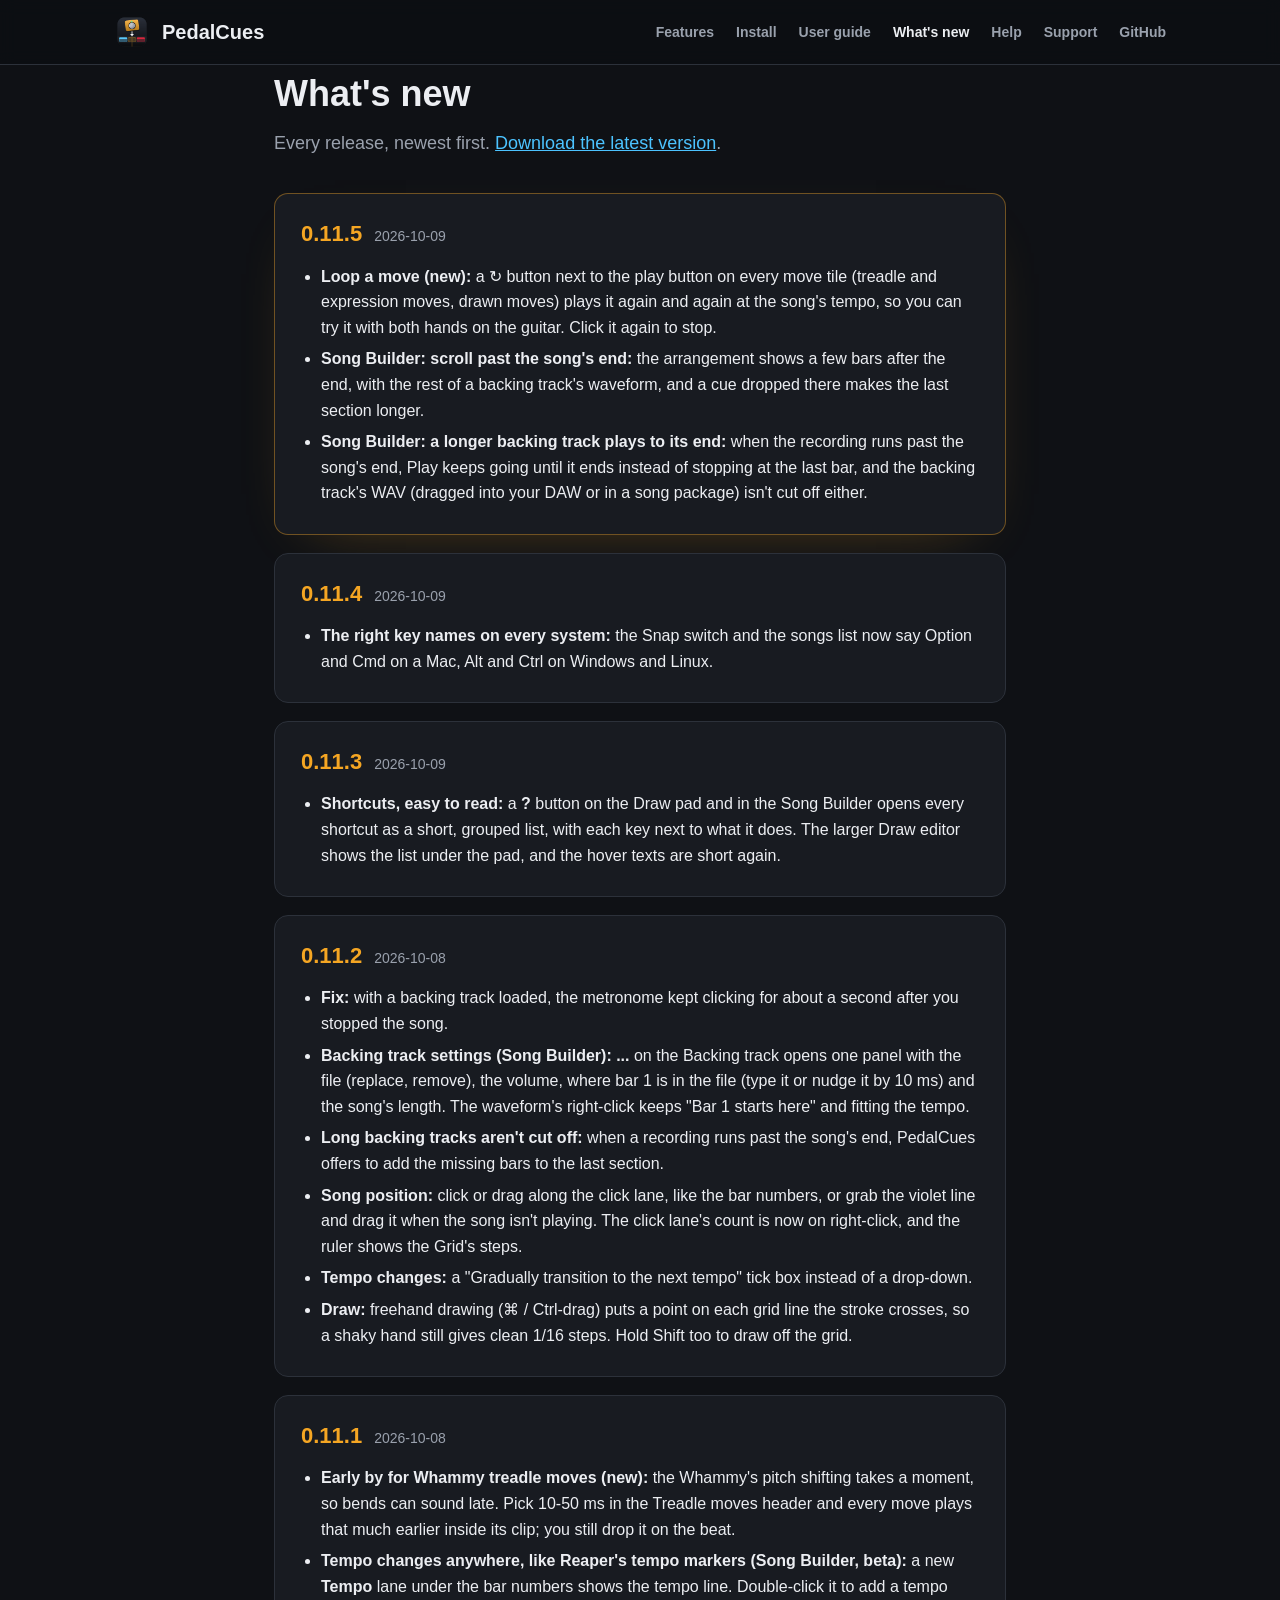
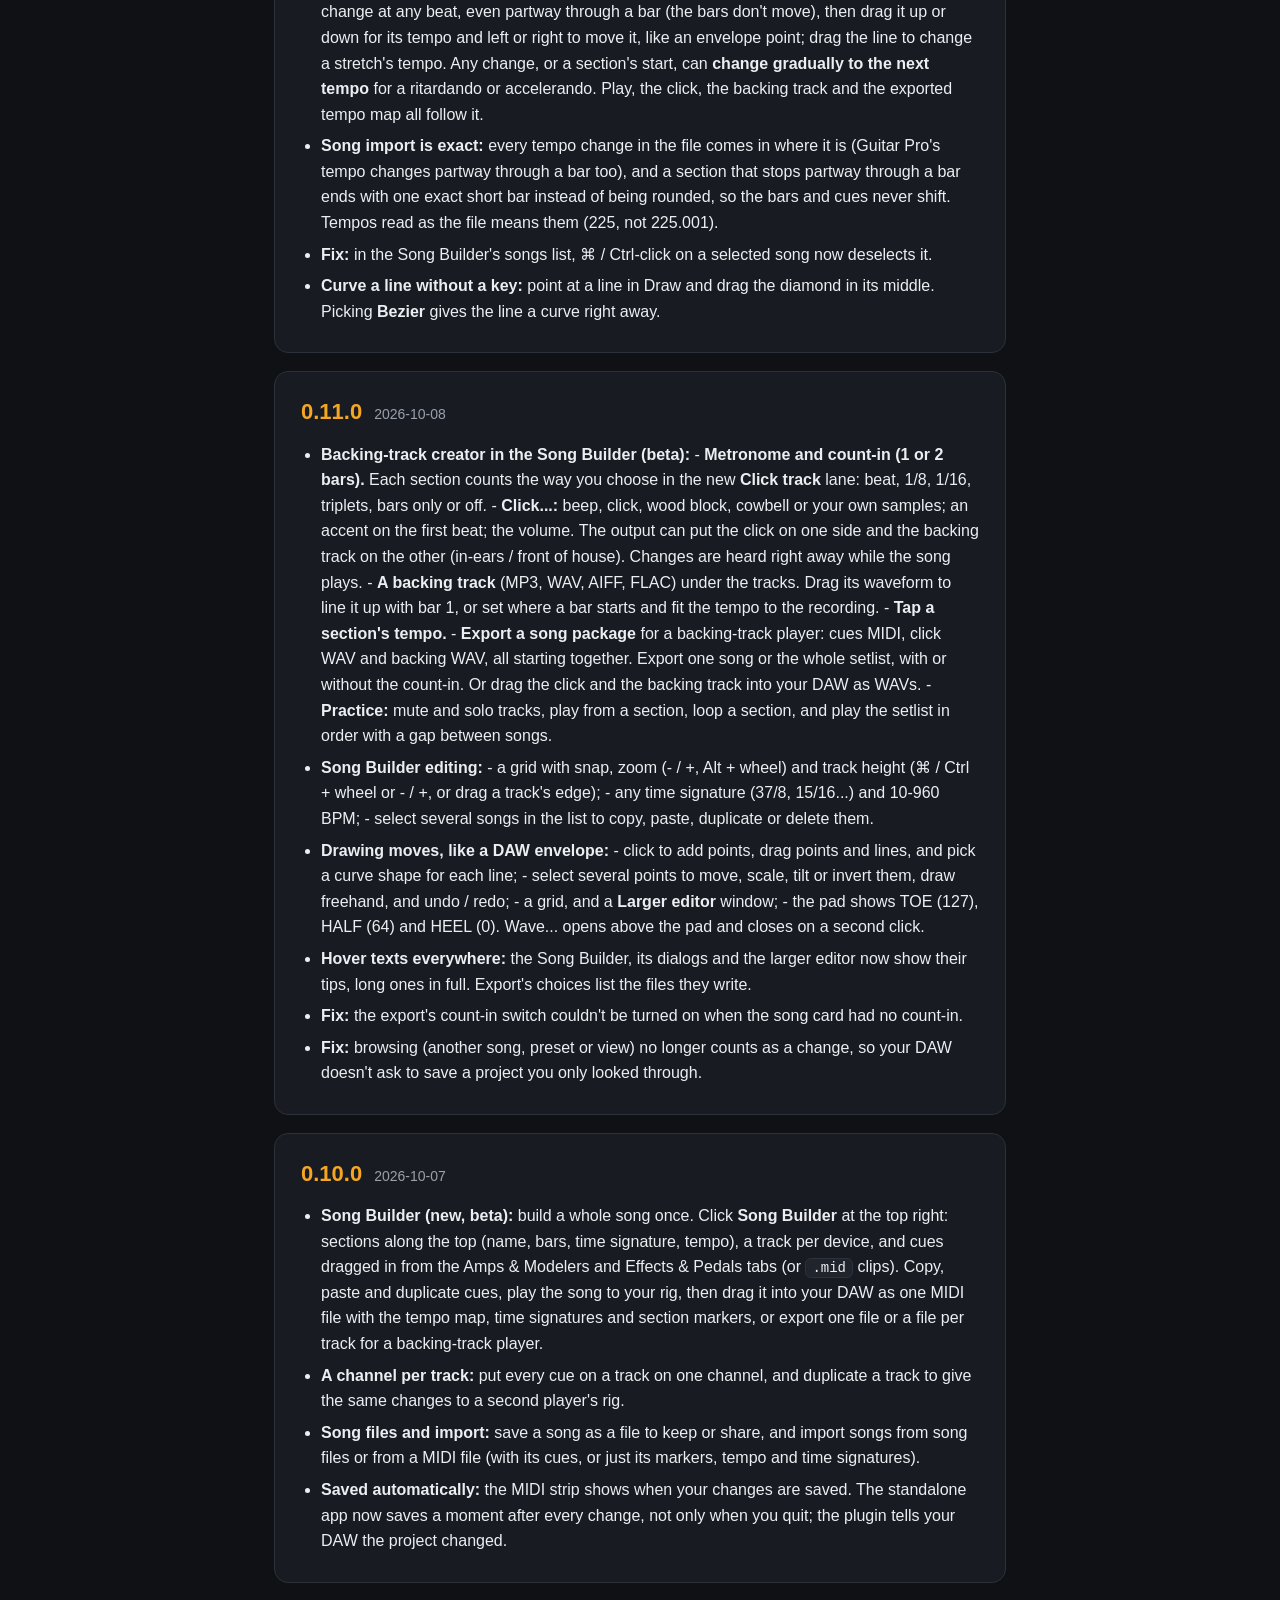
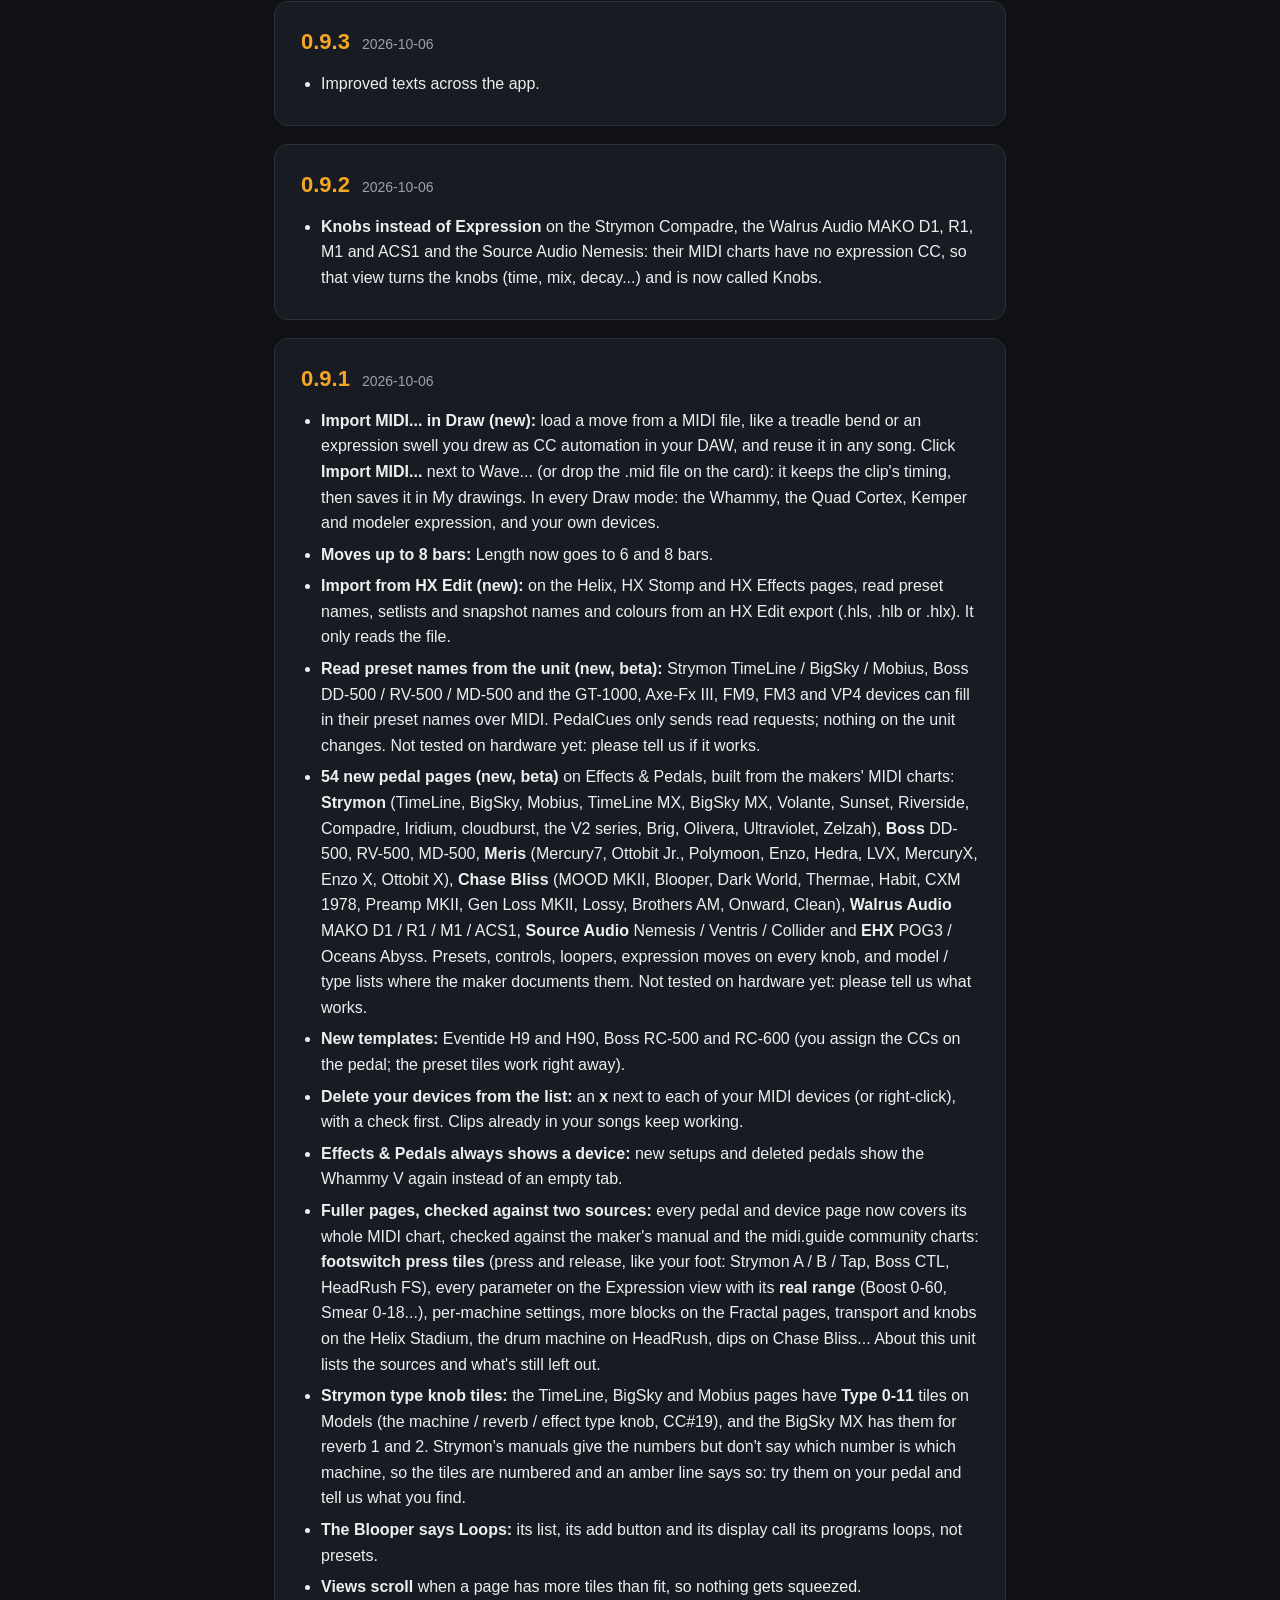
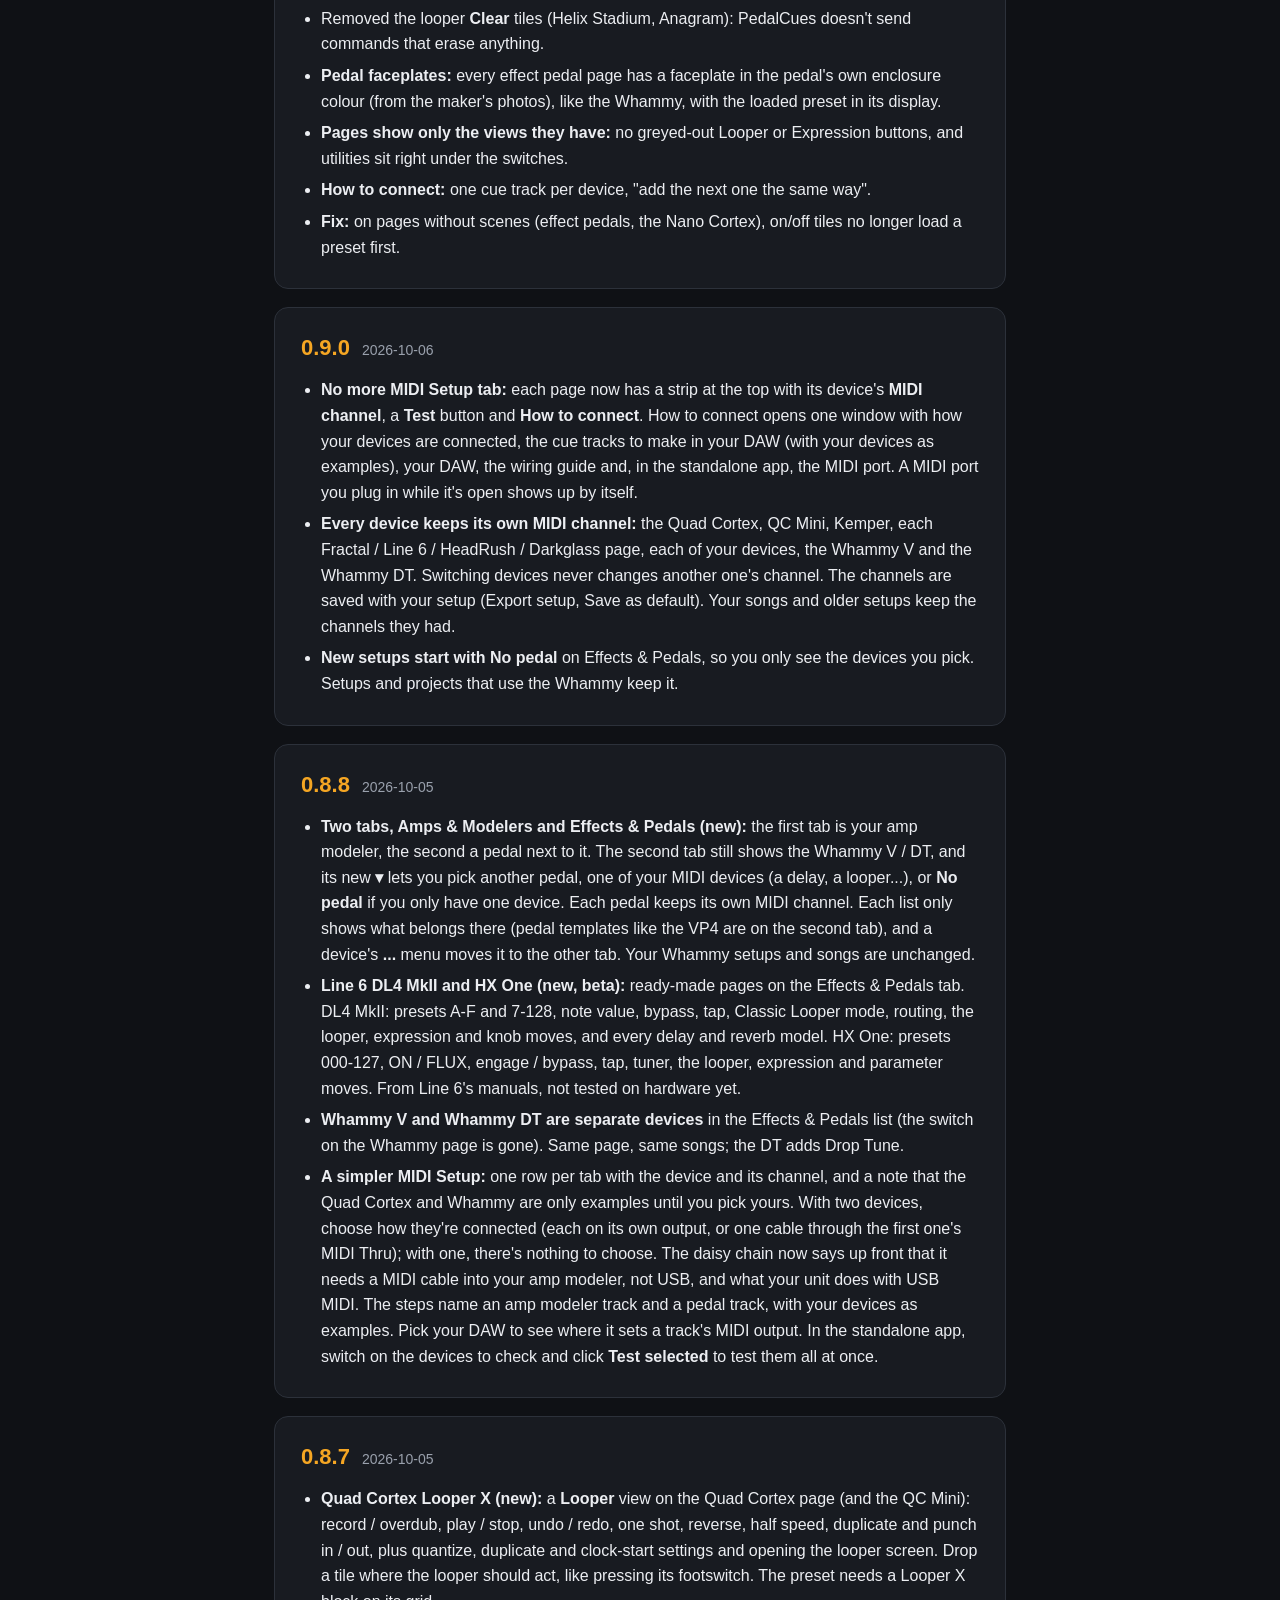
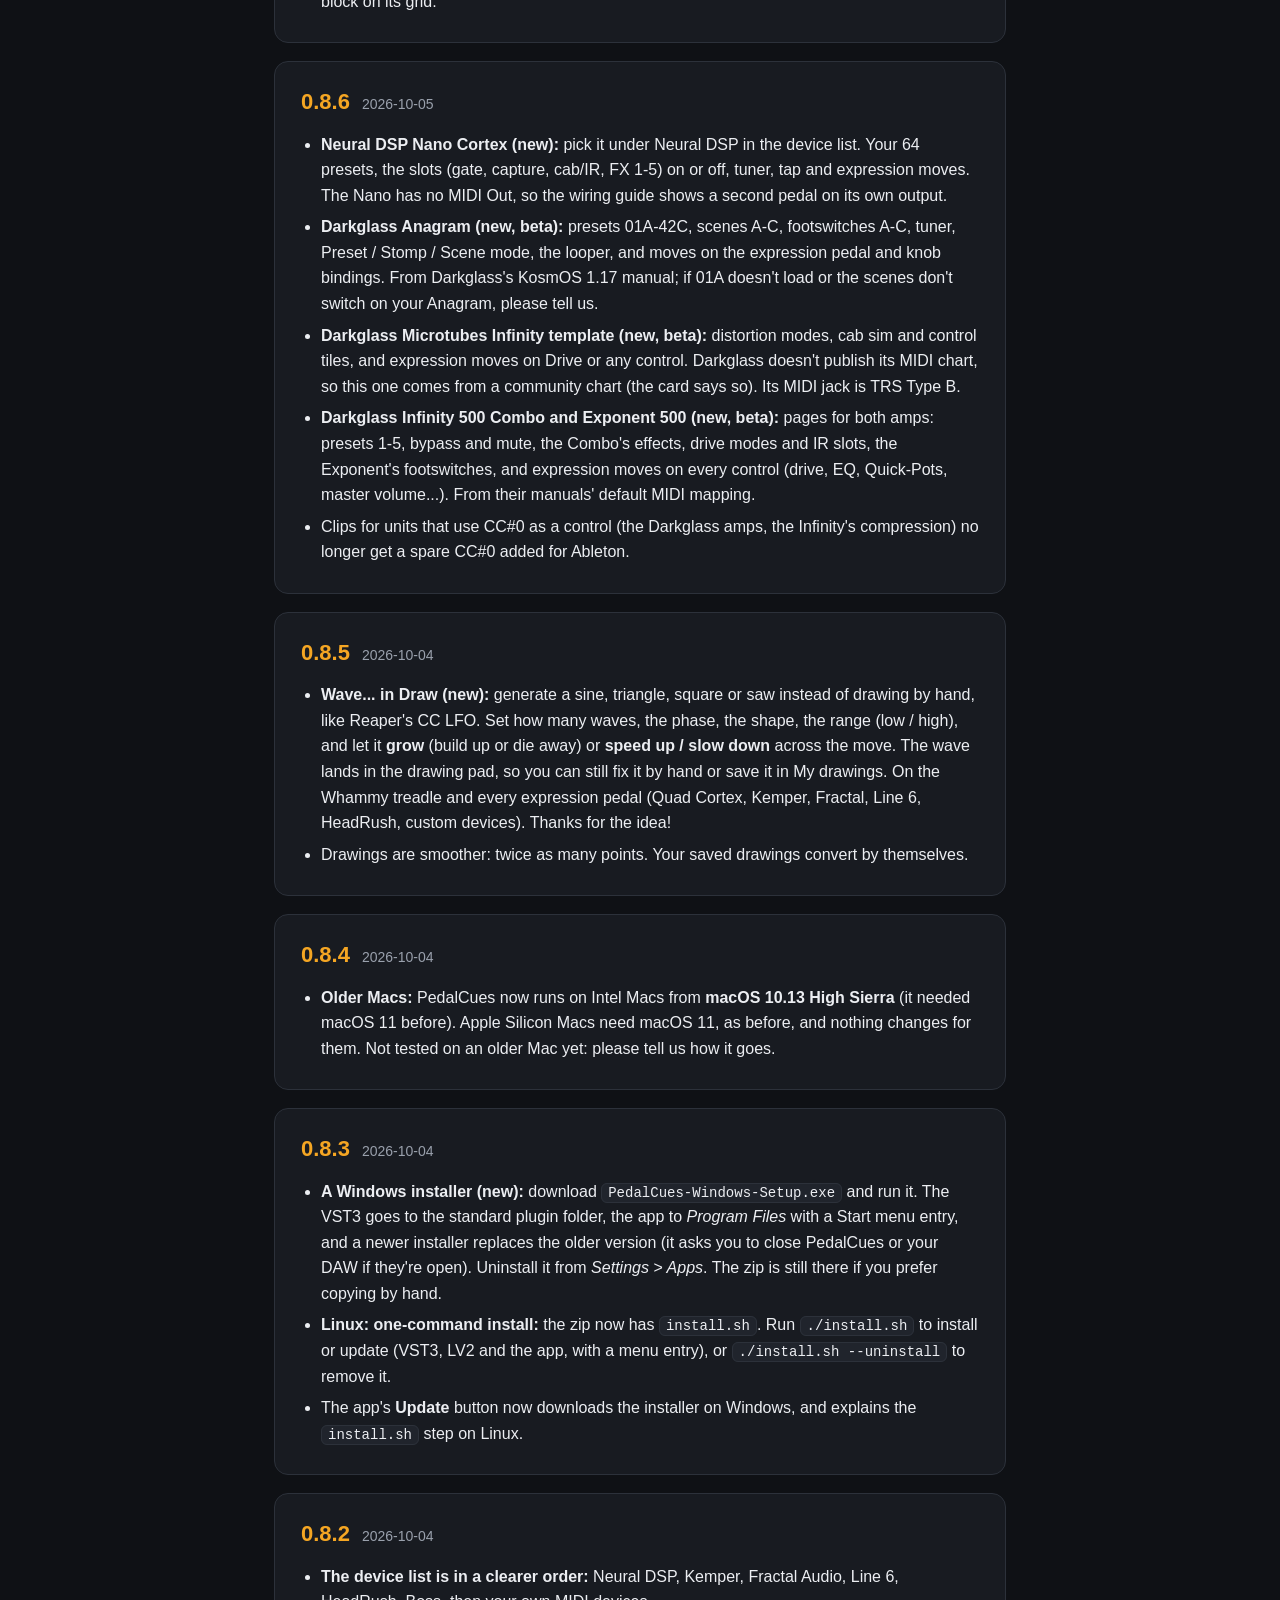
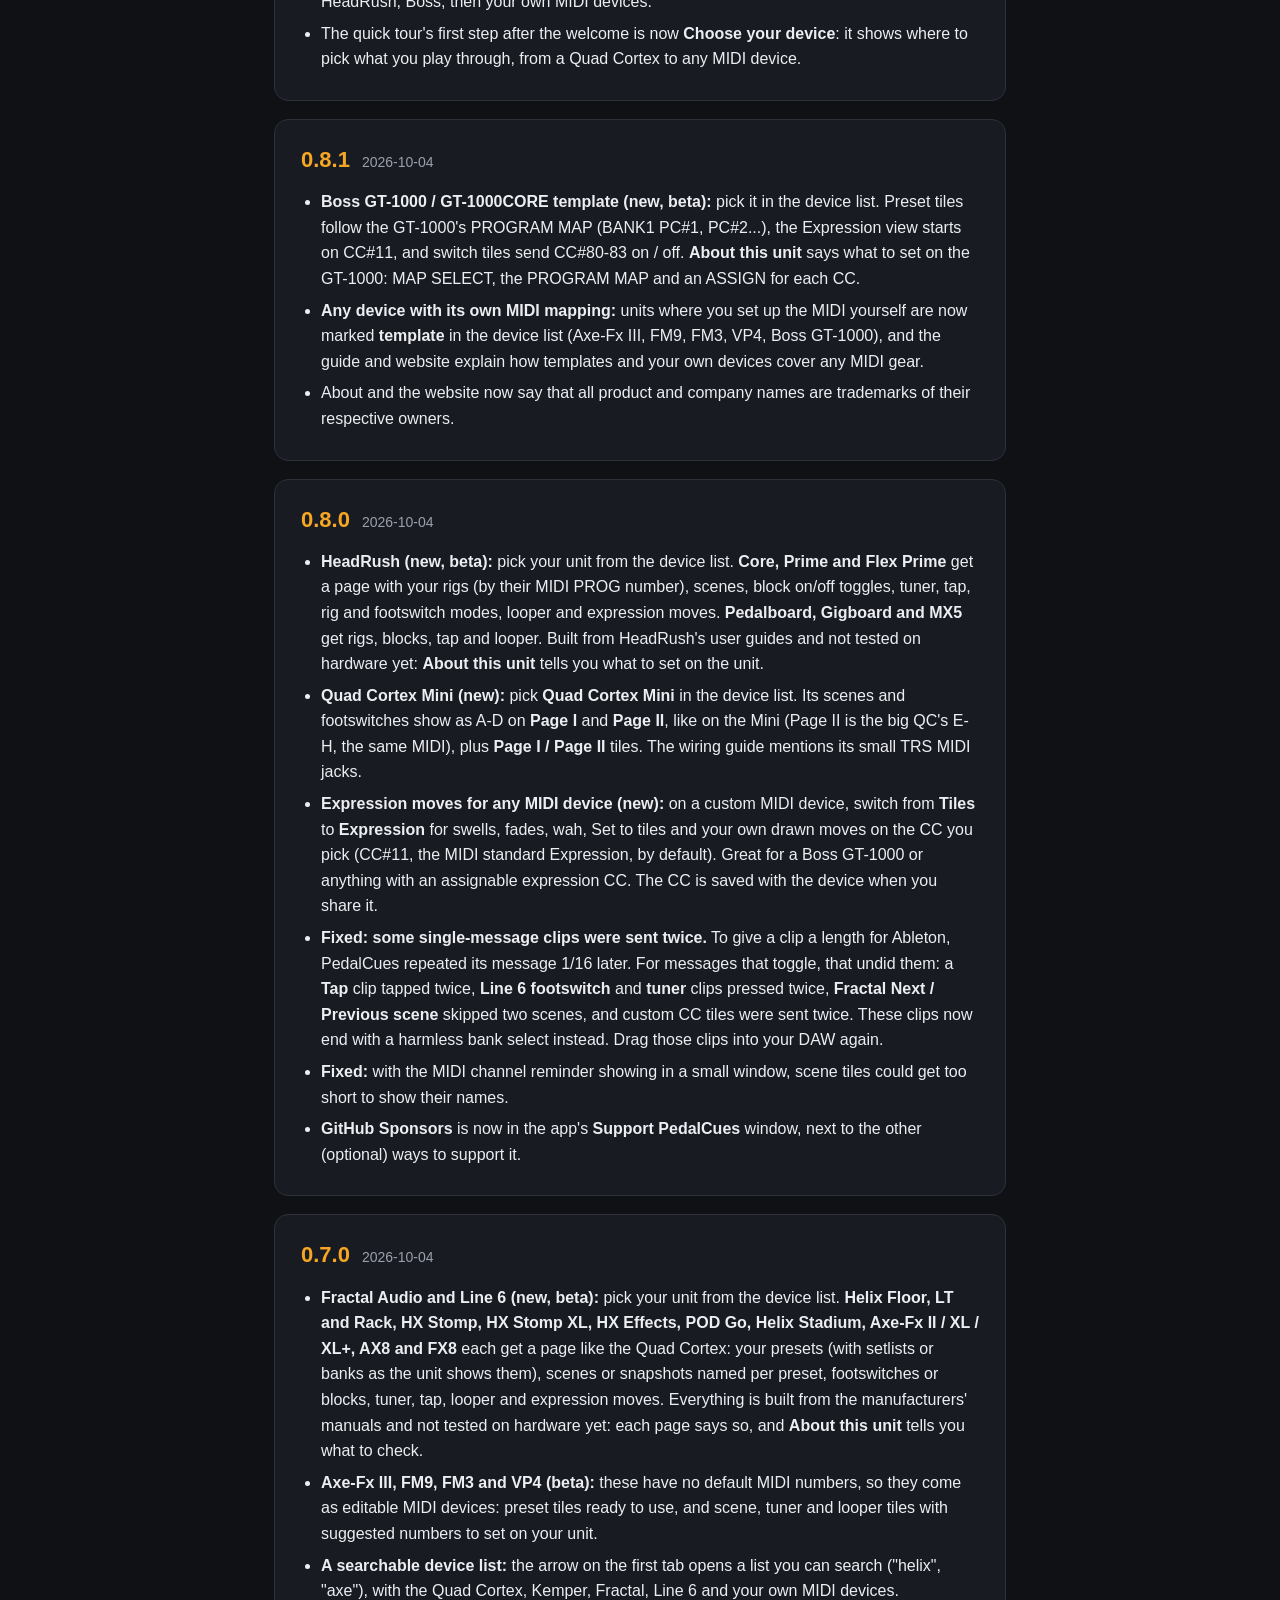
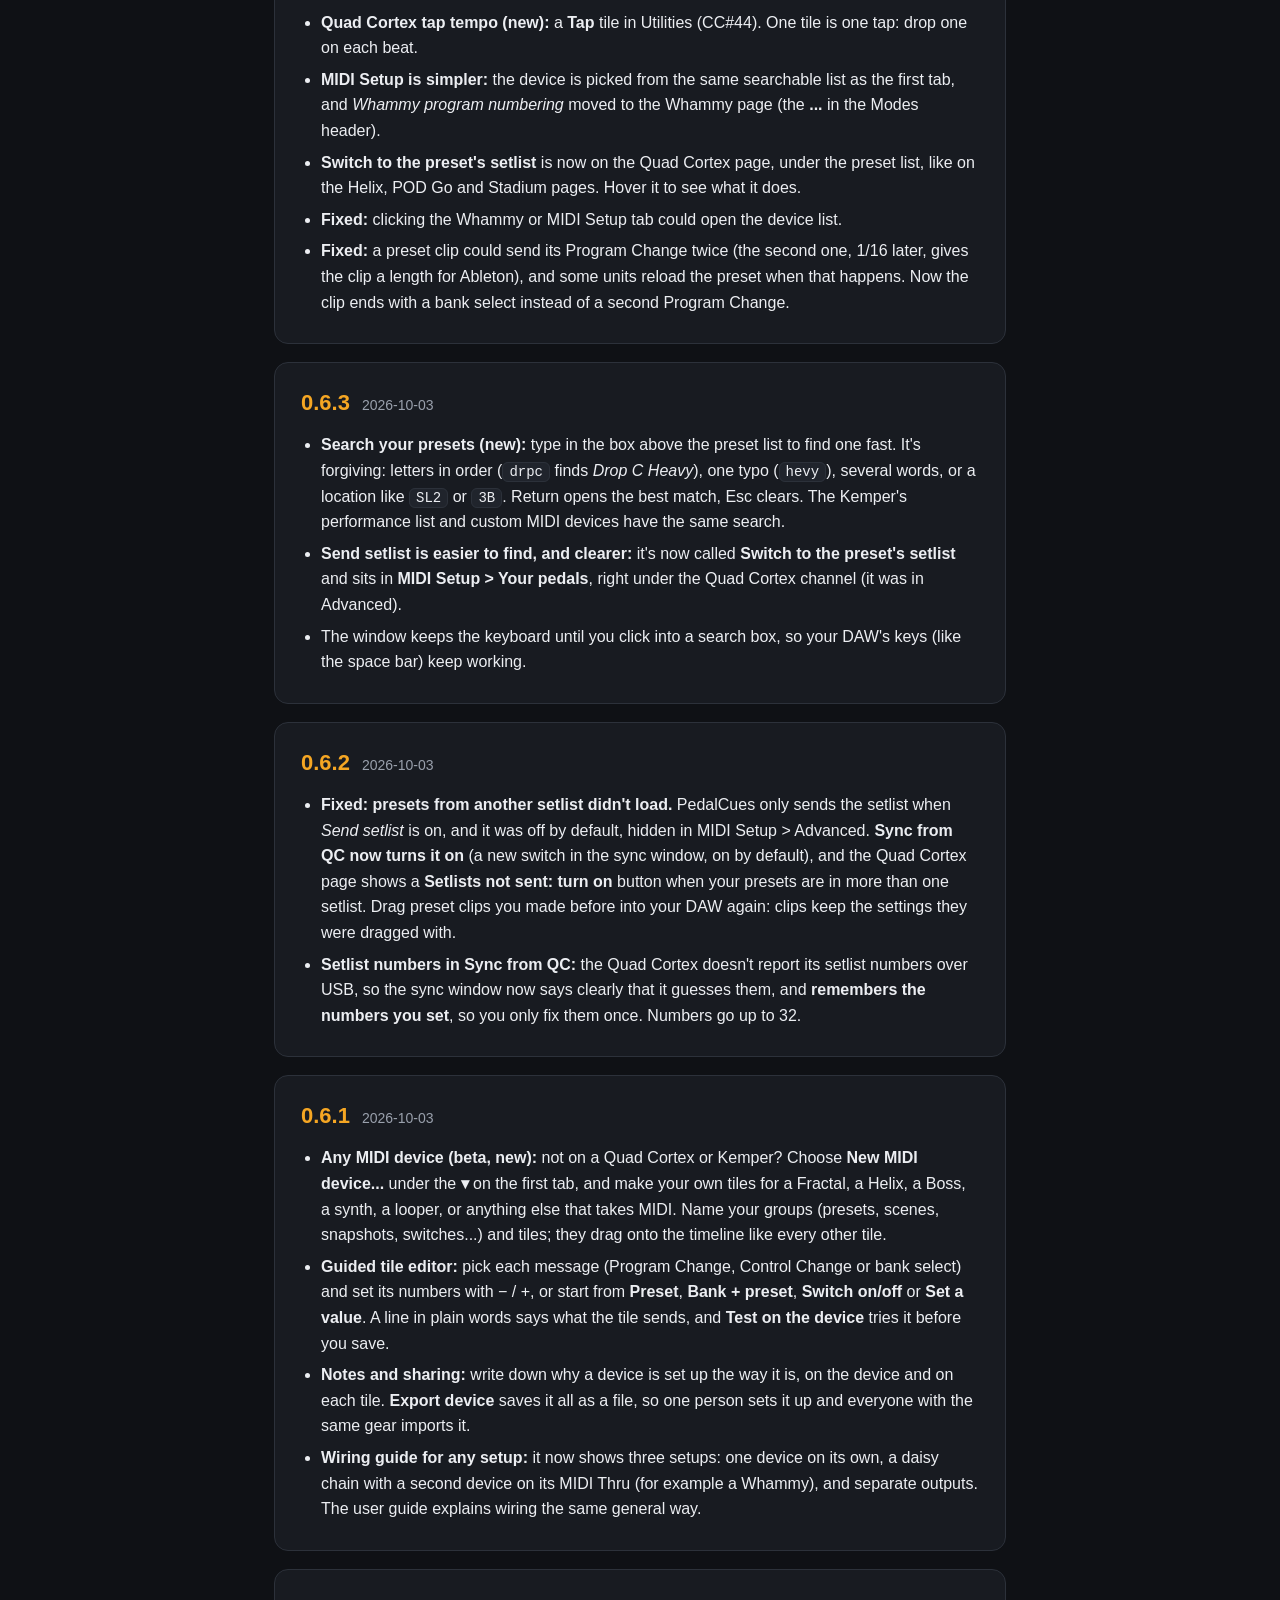
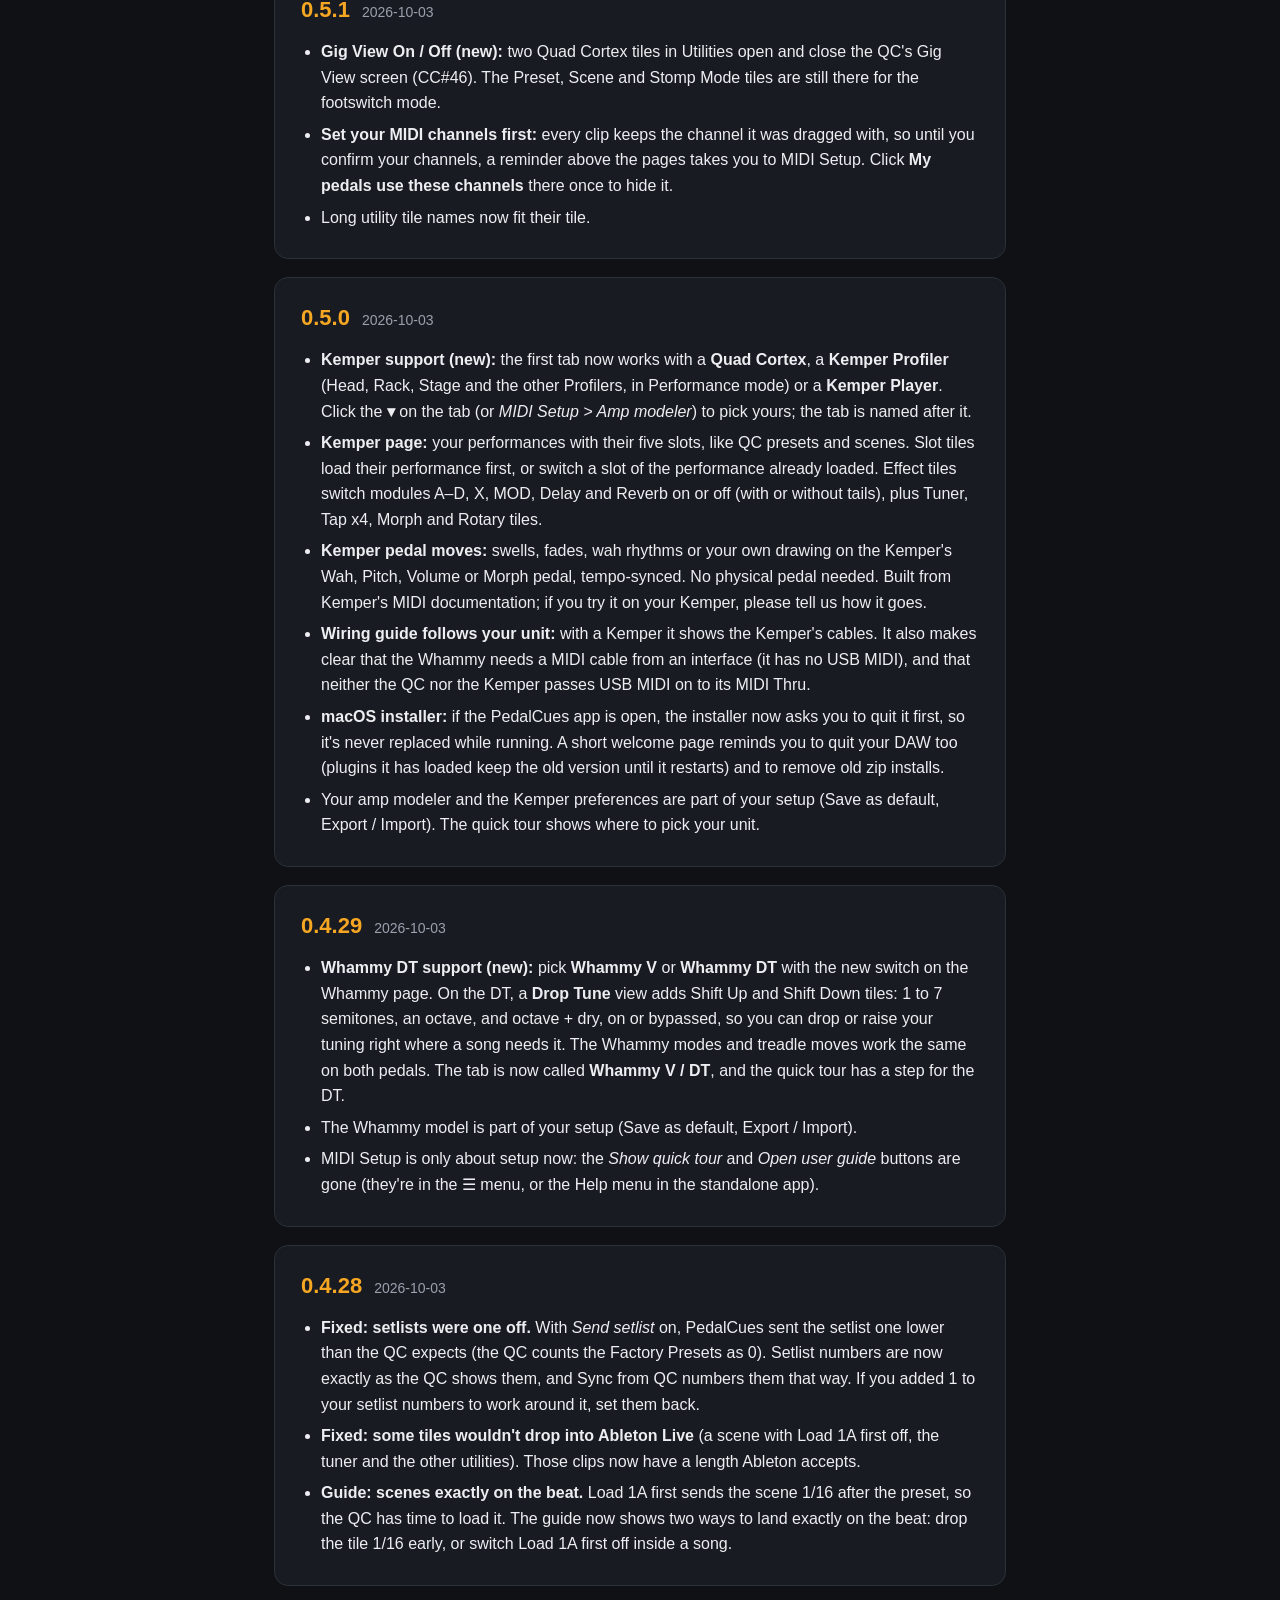
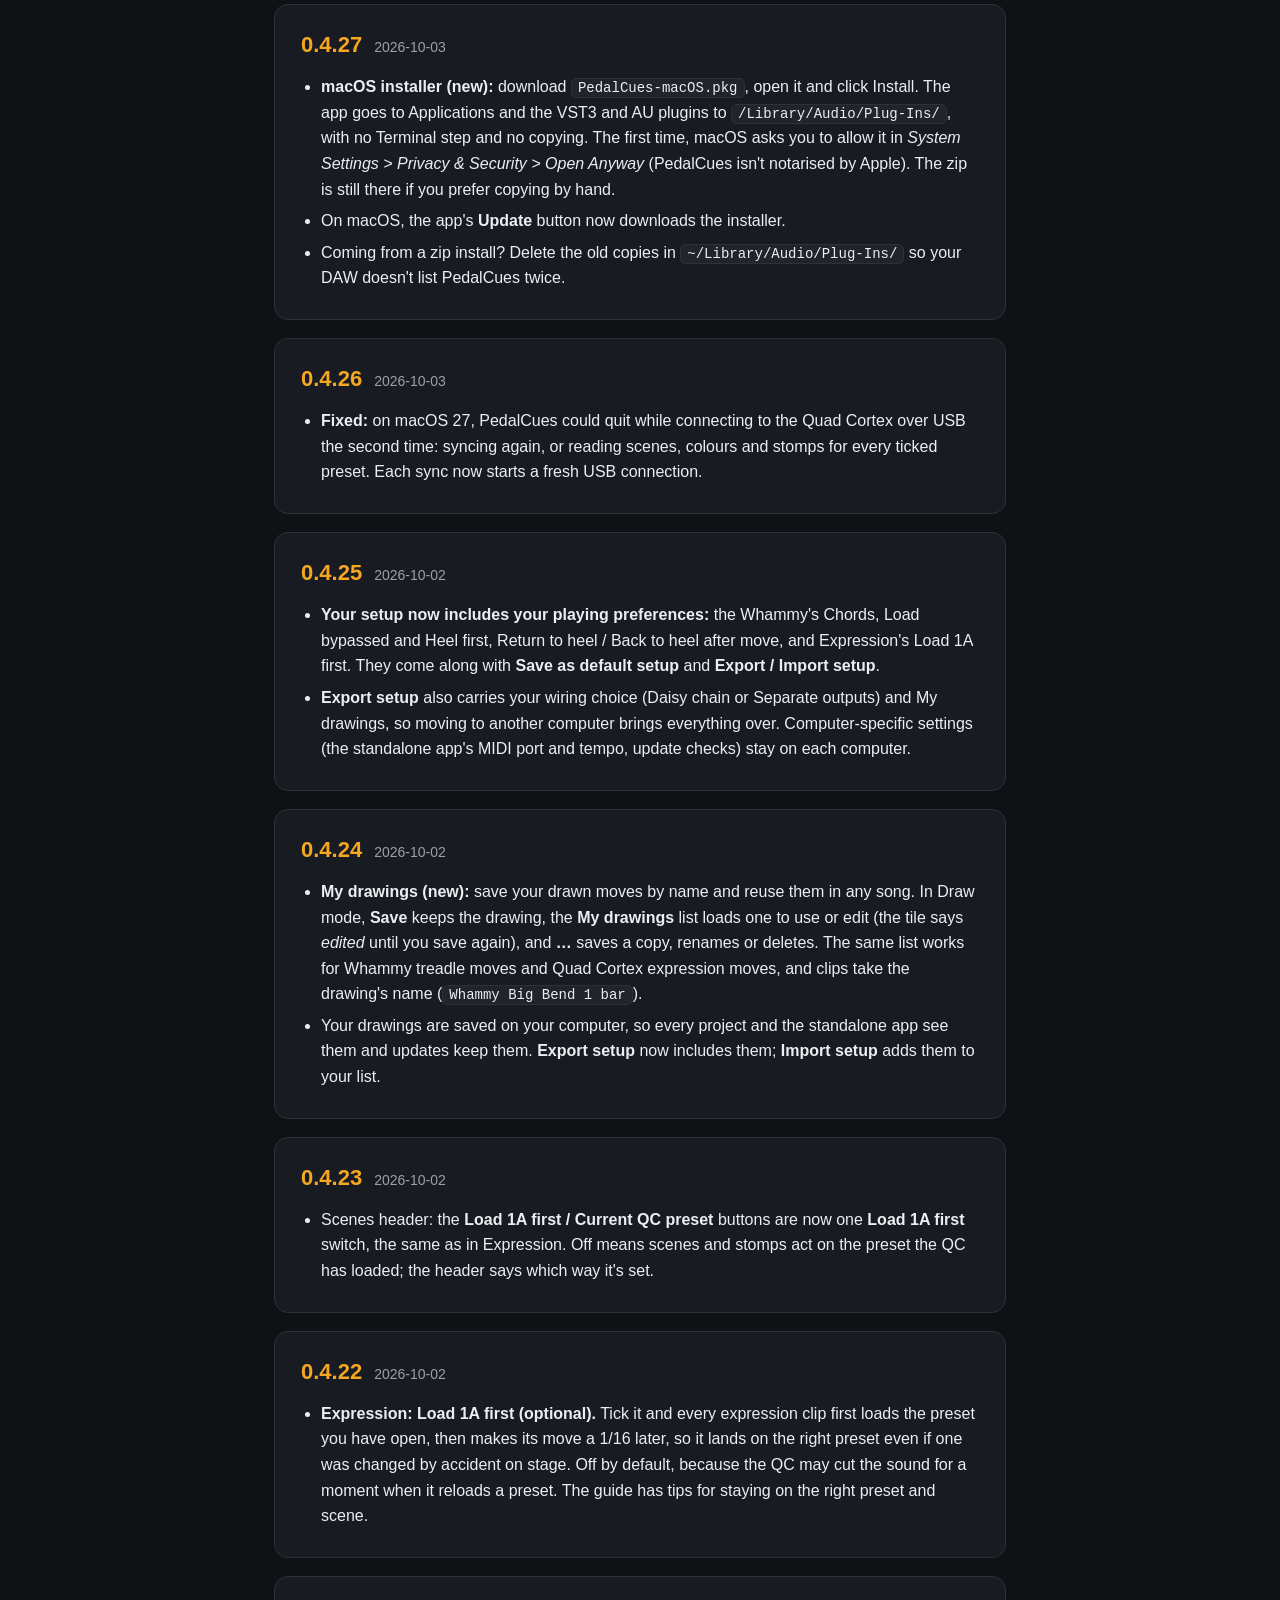
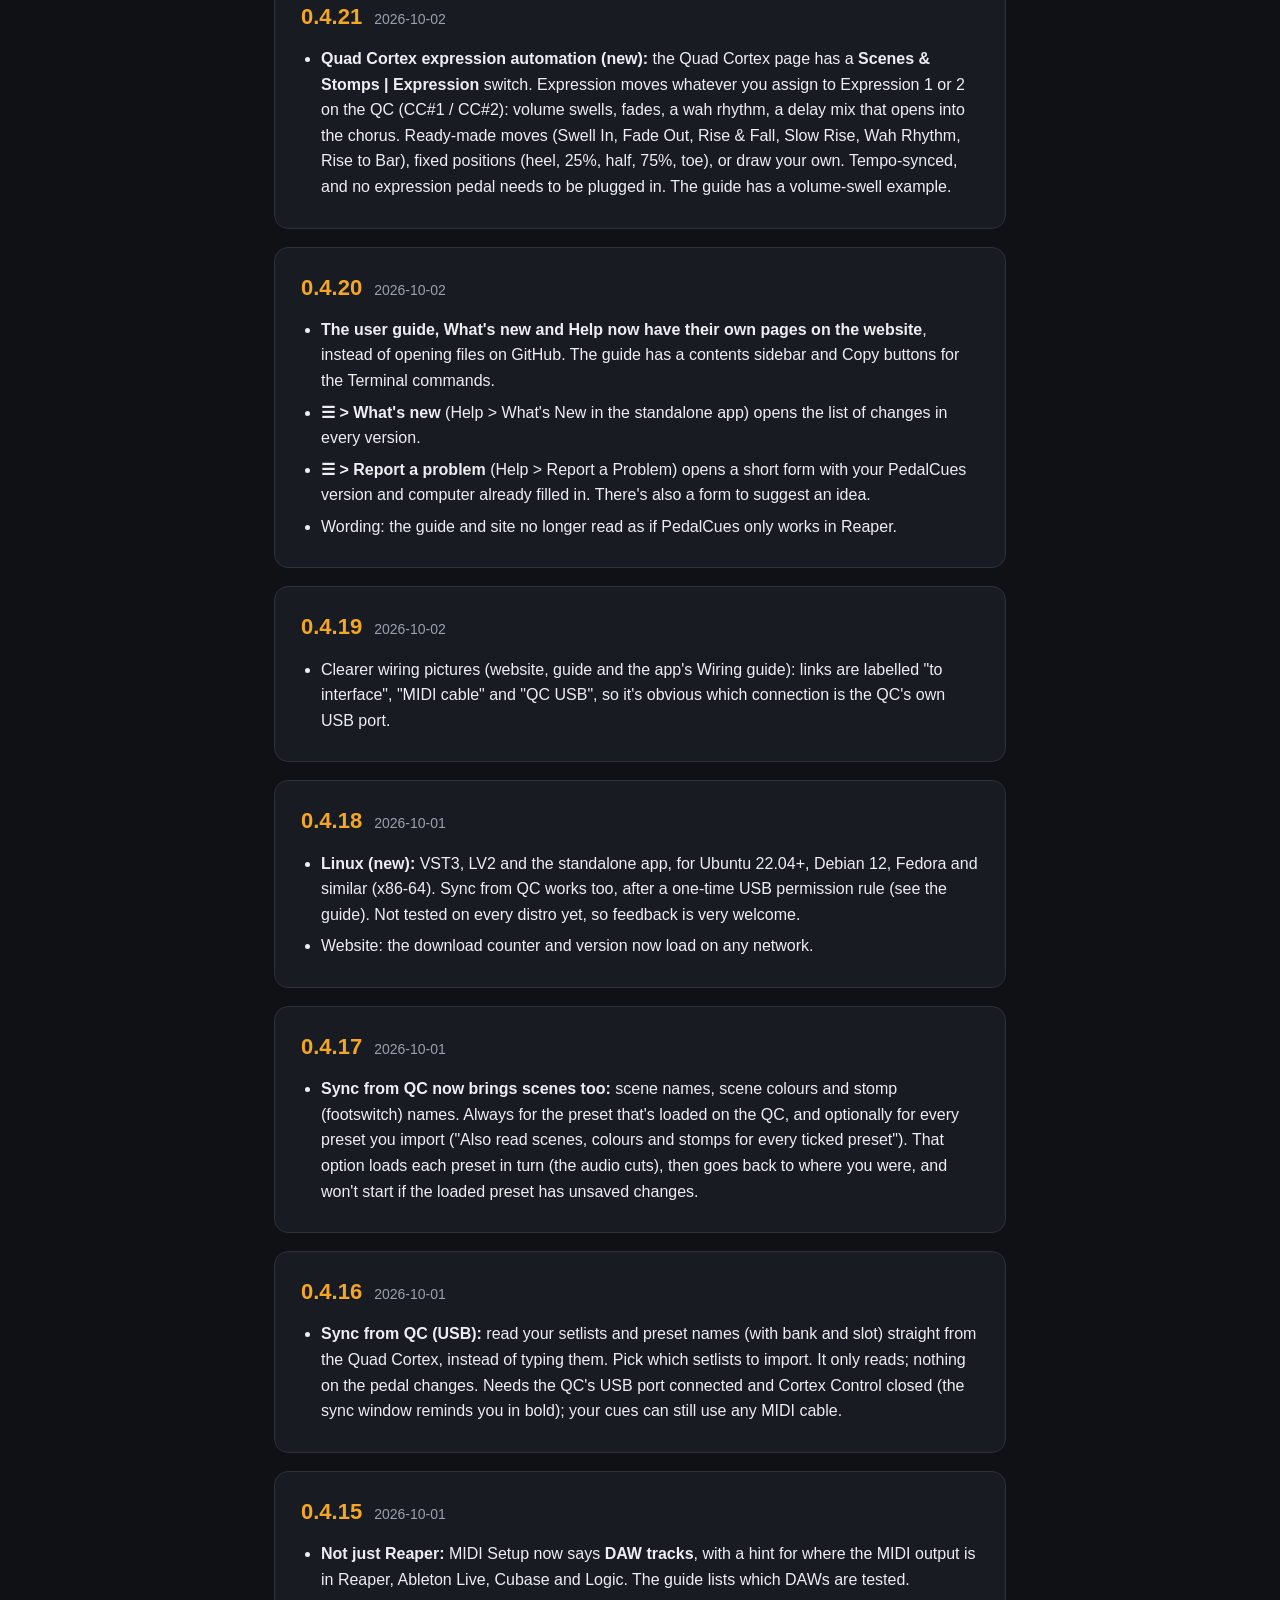
==== commit f8603848: "v0.11.5: Loop a move, and longer backing tracks play to their end - Loop a move: a ↻ button next to " ====
--- a/docs/changelog.html
+++ b/docs/changelog.html
@@ -29,6 +29,7 @@
 <main class="wrap narrow">
   <h1>What's new</h1>
   <p class="lead">Every release, newest first. <a href="./#download">Download the latest version</a>.</p>
+<section class="release" id="v0.11.5"><h2>0.11.5</h2><div class="date">2026-10-09</div><ul><li><b>Loop a move (new):</b> a ↻ button next to the play button on every move tile (treadle and expression moves, drawn moves) plays it again and again at the song's tempo, so you can try it with both hands on the guitar. Click it again to stop.</li><li><b>Song Builder: scroll past the song's end:</b> the arrangement shows a few bars after the end, with the rest of a backing track's waveform, and a cue dropped there makes the last section longer.</li><li><b>Song Builder: a longer backing track plays to its end:</b> when the recording runs past the song's end, Play keeps going until it ends instead of stopping at the last bar, and the backing track's WAV (dragged into your DAW or in a song package) isn't cut off either.</li></ul></section>
 <section class="release" id="v0.11.4"><h2>0.11.4</h2><div class="date">2026-10-09</div><ul><li><b>The right key names on every system:</b> the Snap switch and the songs list now say Option and Cmd on a Mac, Alt and Ctrl on Windows and Linux.</li></ul></section>
 <section class="release" id="v0.11.3"><h2>0.11.3</h2><div class="date">2026-10-09</div><ul><li><b>Shortcuts, easy to read:</b> a <b>?</b> button on the Draw pad and in the Song Builder opens every shortcut as a short, grouped list, with each key next to what it does. The larger Draw editor shows the list under the pad, and the hover texts are short again.</li></ul></section>
 <section class="release" id="v0.11.2"><h2>0.11.2</h2><div class="date">2026-10-08</div><ul><li><b>Fix:</b> with a backing track loaded, the metronome kept clicking for about a second after you stopped the song.</li><li><b>Backing track settings (Song Builder):</b> <b>...</b> on the Backing track opens one panel with the file (replace, remove), the volume, where bar 1 is in the file (type it or nudge it by 10 ms) and the song's length. The waveform's right-click keeps "Bar 1 starts here" and fitting the tempo.</li><li><b>Long backing tracks aren't cut off:</b> when a recording runs past the song's end, PedalCues offers to add the missing bars to the last section.</li><li><b>Song position:</b> click or drag along the click lane, like the bar numbers, or grab the violet line and drag it when the song isn't playing. The click lane's count is now on right-click, and the ruler shows the Grid's steps.</li><li><b>Tempo changes:</b> a "Gradually transition to the next tempo" tick box instead of a drop-down.</li><li><b>Draw:</b> freehand drawing (⌘ / Ctrl-drag) puts a point on each grid line the stroke crosses, so a shaky hand still gives clean 1/16 steps. Hold Shift too to draw off the grid.</li></ul></section>
--- a/docs/pages.css
+++ b/docs/pages.css
@@ -52,7 +52,8 @@
 
 /* User guide */
 .guide { display: grid; grid-template-columns: 220px minmax(0, 1fr); gap: 48px; }
-.toc { position: sticky; top: 88px; align-self: start; padding-top: 52px; display: flex; flex-direction: column; gap: 2px; }
+.toc { position: sticky; top: 88px; align-self: start; padding-top: 52px; display: flex; flex-direction: column; gap: 2px;
+       max-height: calc(100vh - 100px); overflow-y: auto; overscroll-behavior: contain; }
 .toc b { font-size: 12px; letter-spacing: .08em; text-transform: uppercase; color: var(--dim); margin-bottom: 8px; }
 .toc a { color: var(--dim); text-decoration: none; font-size: 14px; padding: 5px 10px; border-left: 2px solid var(--outline); }
 .toc a:hover { color: var(--text); border-left-color: var(--amber); }
@@ -76,23 +77,30 @@
 .code pre code { background: none; border: 0; padding: 0; font-size: 13.5px; }
 .code .copy { position: absolute; top: 8px; right: 8px; background: var(--raised); color: var(--text); border: 1px solid var(--outline);
               border-radius: 6px; padding: 3px 10px; font: 600 12px inherit; cursor: pointer; }
-/* Phones and narrow windows: the contents as a bar under the header, opening into the list */
-.toc-mobile { display: none; }
+/* Phones and narrow windows: a bar under the header with the section being read; it opens a full-screen sheet */
+.toc-bar { display: none; }
+.toc-sheet { position: fixed; inset: 0; z-index: 100; background: #0c0e12; display: flex; flex-direction: column;
+             padding-top: env(safe-area-inset-top, 0px); }
+.toc-sheet[hidden] { display: none; }
+.toc-sheet-head { display: flex; align-items: center; justify-content: space-between; padding: 14px 24px; border-bottom: 1px solid var(--outline); }
+.toc-sheet-head b { font-size: 12px; letter-spacing: .08em; text-transform: uppercase; color: var(--dim); }
+.toc-close { background: var(--raised); color: var(--text); border: 1px solid var(--outline); border-radius: 8px; width: 40px; height: 40px;
+             font-size: 18px; line-height: 1; cursor: pointer; }
+.toc-sheet nav { flex: 1; min-height: 0; overflow-y: auto; overscroll-behavior: contain; -webkit-overflow-scrolling: touch;
+                 display: flex; flex-direction: column; padding: 6px 0 calc(20px + env(safe-area-inset-bottom, 0px)); }
+.toc-sheet nav a { color: var(--dim); text-decoration: none; font-size: 16px; padding: 13px 24px; border-left: 3px solid transparent; }
+.toc-sheet nav a.on { color: var(--text); font-weight: 600; border-left-color: var(--amber); background: #ffffff08; }
 @media (max-width: 900px) {
   .guide { grid-template-columns: 1fr; gap: 0; }
   .toc { display: none; }
-  .toc-mobile { display: block; position: sticky; top: 65px; z-index: 4; margin: 0 -24px; background: #0c0e12f2; backdrop-filter: blur(8px);
-                border-bottom: 1px solid var(--outline); }
-  .toc-mobile summary { list-style: none; display: flex; align-items: center; gap: 10px; padding: 12px 24px; cursor: pointer; }
-  .toc-mobile summary::-webkit-details-marker { display: none; }
-  .toc-mobile summary b { font-size: 12px; letter-spacing: .08em; text-transform: uppercase; color: var(--dim); }
-  .toc-mobile .cur { flex: 1; min-width: 0; color: var(--text); font-weight: 600; font-size: 15px; white-space: nowrap; overflow: hidden; text-overflow: ellipsis; }
-  .toc-mobile summary::after { content: "\25BE"; color: var(--amber); font-size: 20px; line-height: 1; }
-  .toc-mobile[open] summary::after { content: "\25B4"; }
-  .toc-mobile nav { display: flex; flex-direction: column; max-height: 65vh; overflow-y: auto; padding: 4px 0 10px; border-top: 1px solid var(--outline); }
-  .toc-mobile nav a { color: var(--dim); text-decoration: none; font-size: 15px; padding: 10px 24px; border-left: 3px solid transparent; }
-  .toc-mobile nav a.on { color: var(--text); font-weight: 600; border-left-color: var(--amber); background: #ffffff08; }
+  .toc-bar { display: block; position: sticky; top: 65px; z-index: 4; margin: 0 -24px; background: #0c0e12; border-bottom: 1px solid var(--outline); }
+  .toc-open { display: flex; align-items: center; gap: 10px; width: 100%; padding: 12px 24px; background: none; border: 0; color: inherit;
+              font: inherit; text-align: left; cursor: pointer; }
+  .toc-open b { font-size: 12px; letter-spacing: .08em; text-transform: uppercase; color: var(--dim); }
+  .toc-open .cur { flex: 1; min-width: 0; color: var(--text); font-weight: 600; font-size: 15px; white-space: nowrap; overflow: hidden; text-overflow: ellipsis; }
+  .toc-open .chev { color: var(--amber); font-size: 18px; line-height: 1; }
   .doc h2, .doc h3, .doc h4 { scroll-margin-top: 124px; }
+}
 }
 .doc .pair { display: grid; grid-template-columns: repeat(2, minmax(0, 1fr)); gap: 16px; margin: 16px 0; }
 .doc .pair figure { margin: 0; }
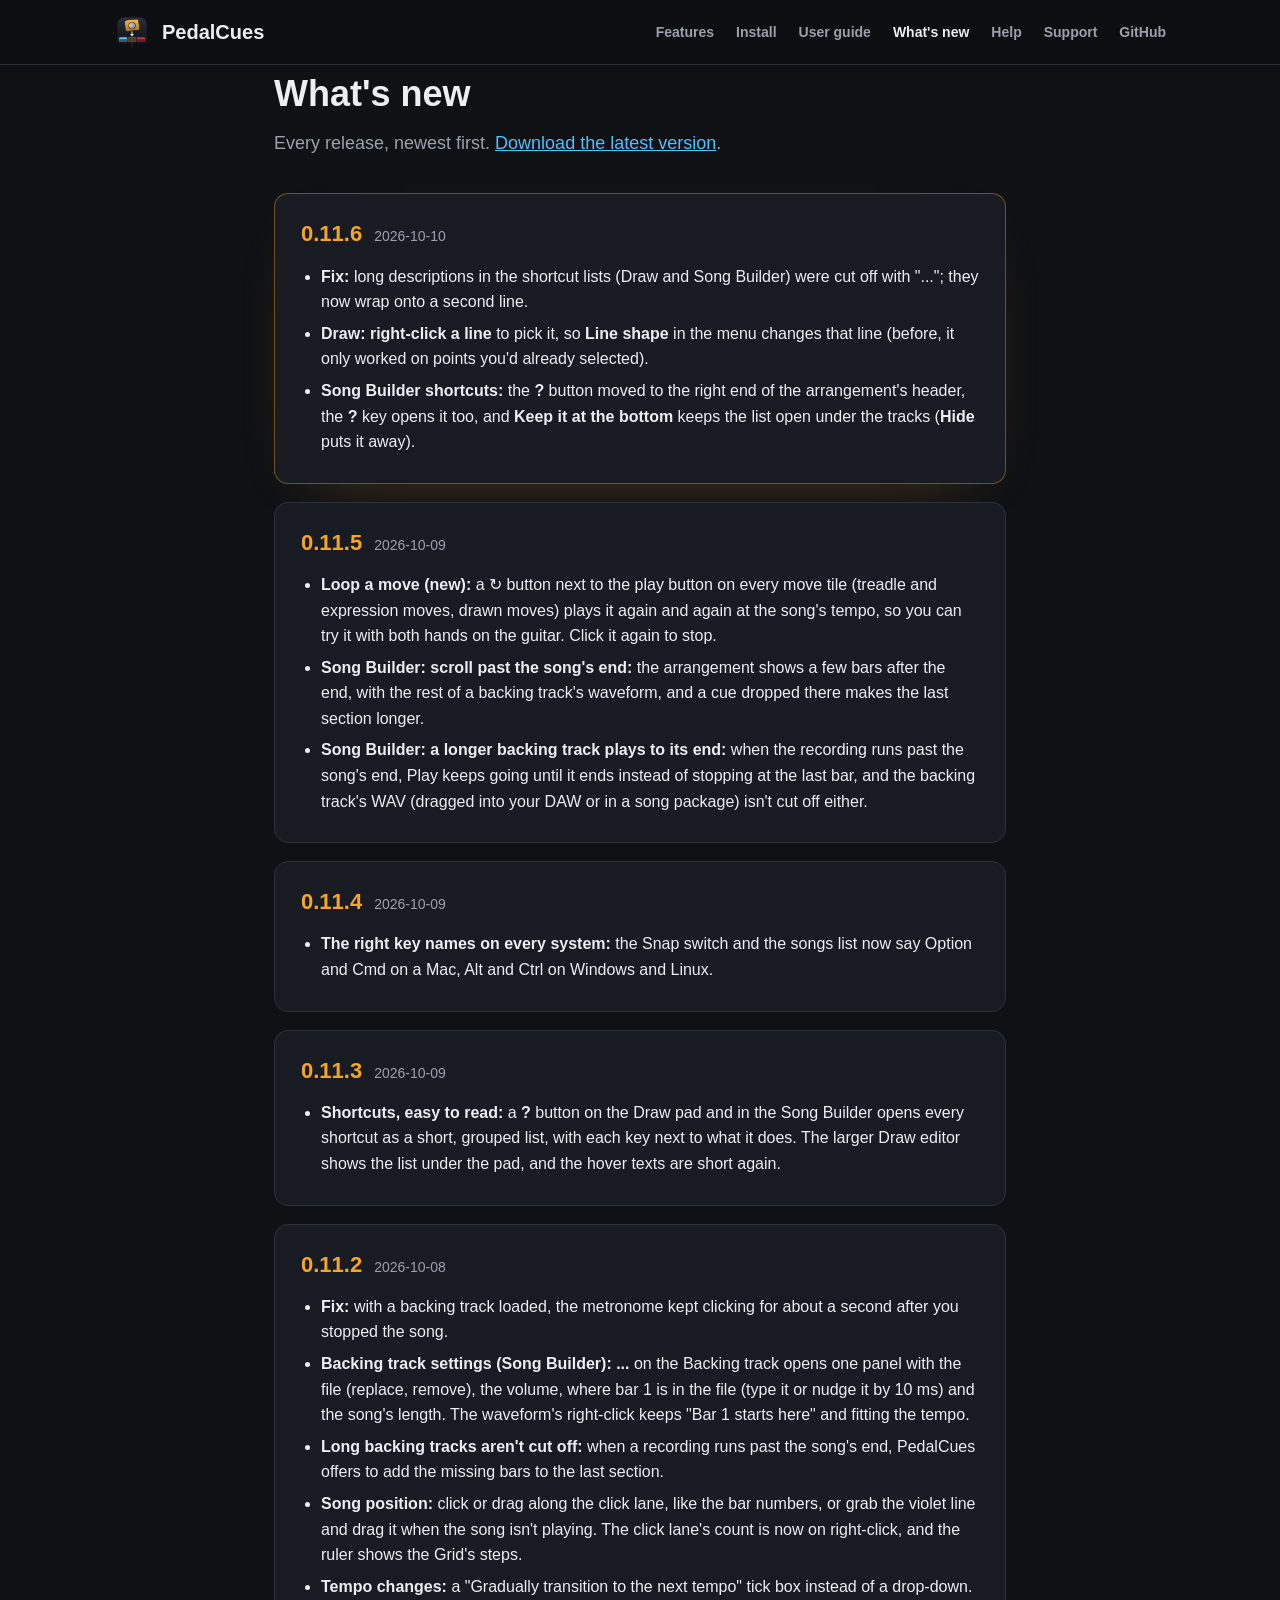
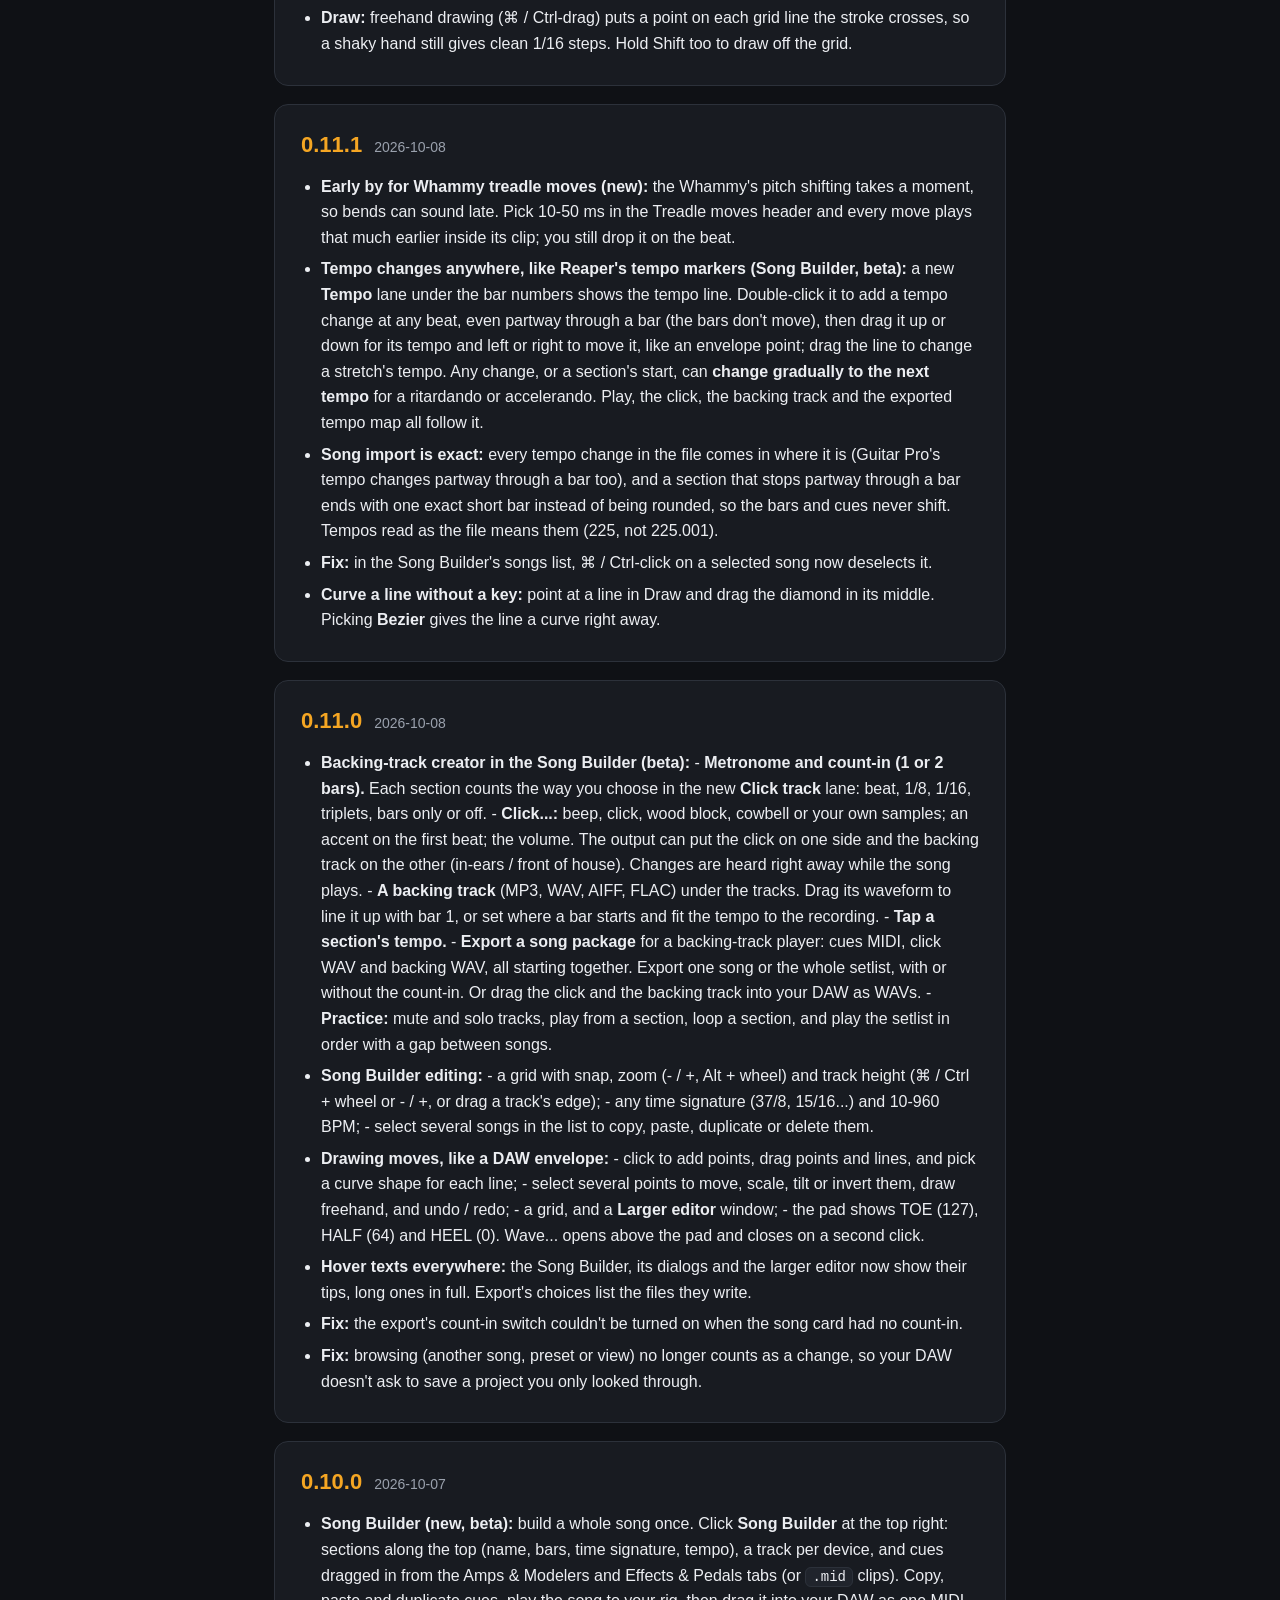
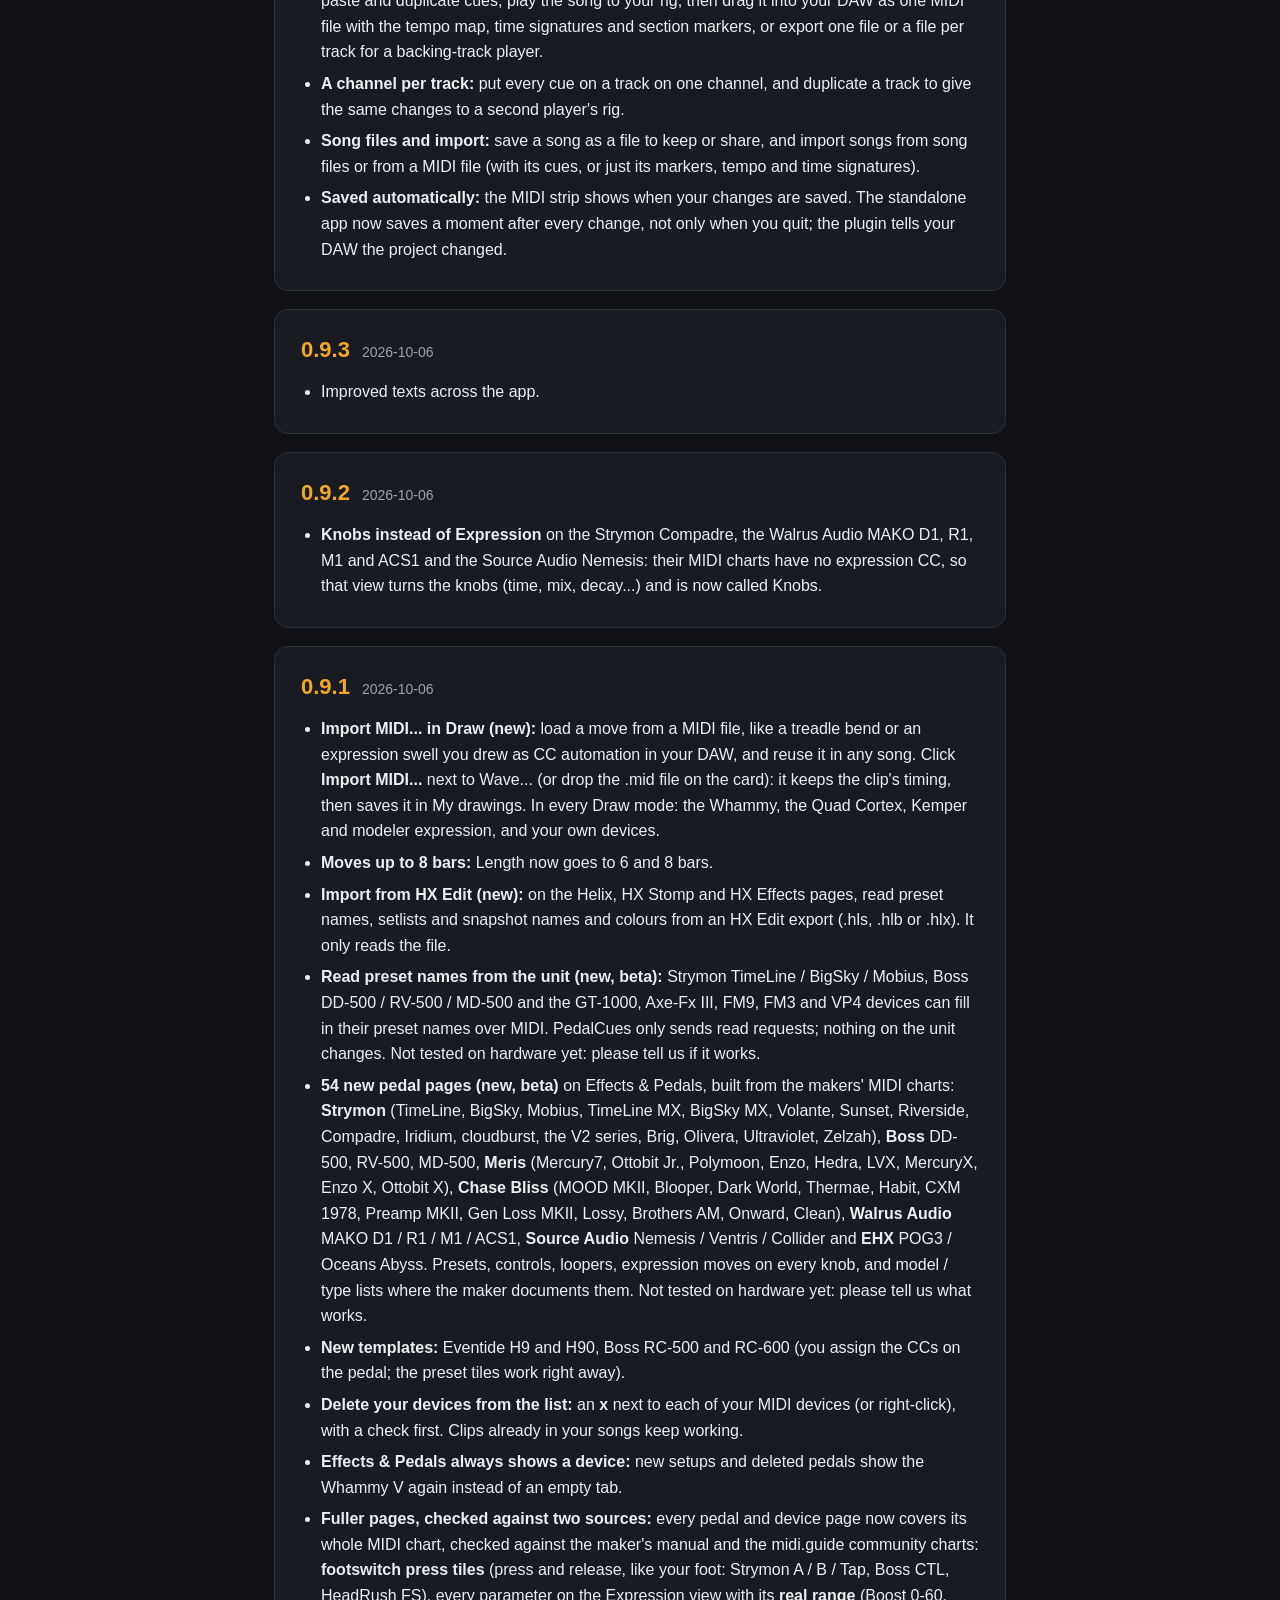
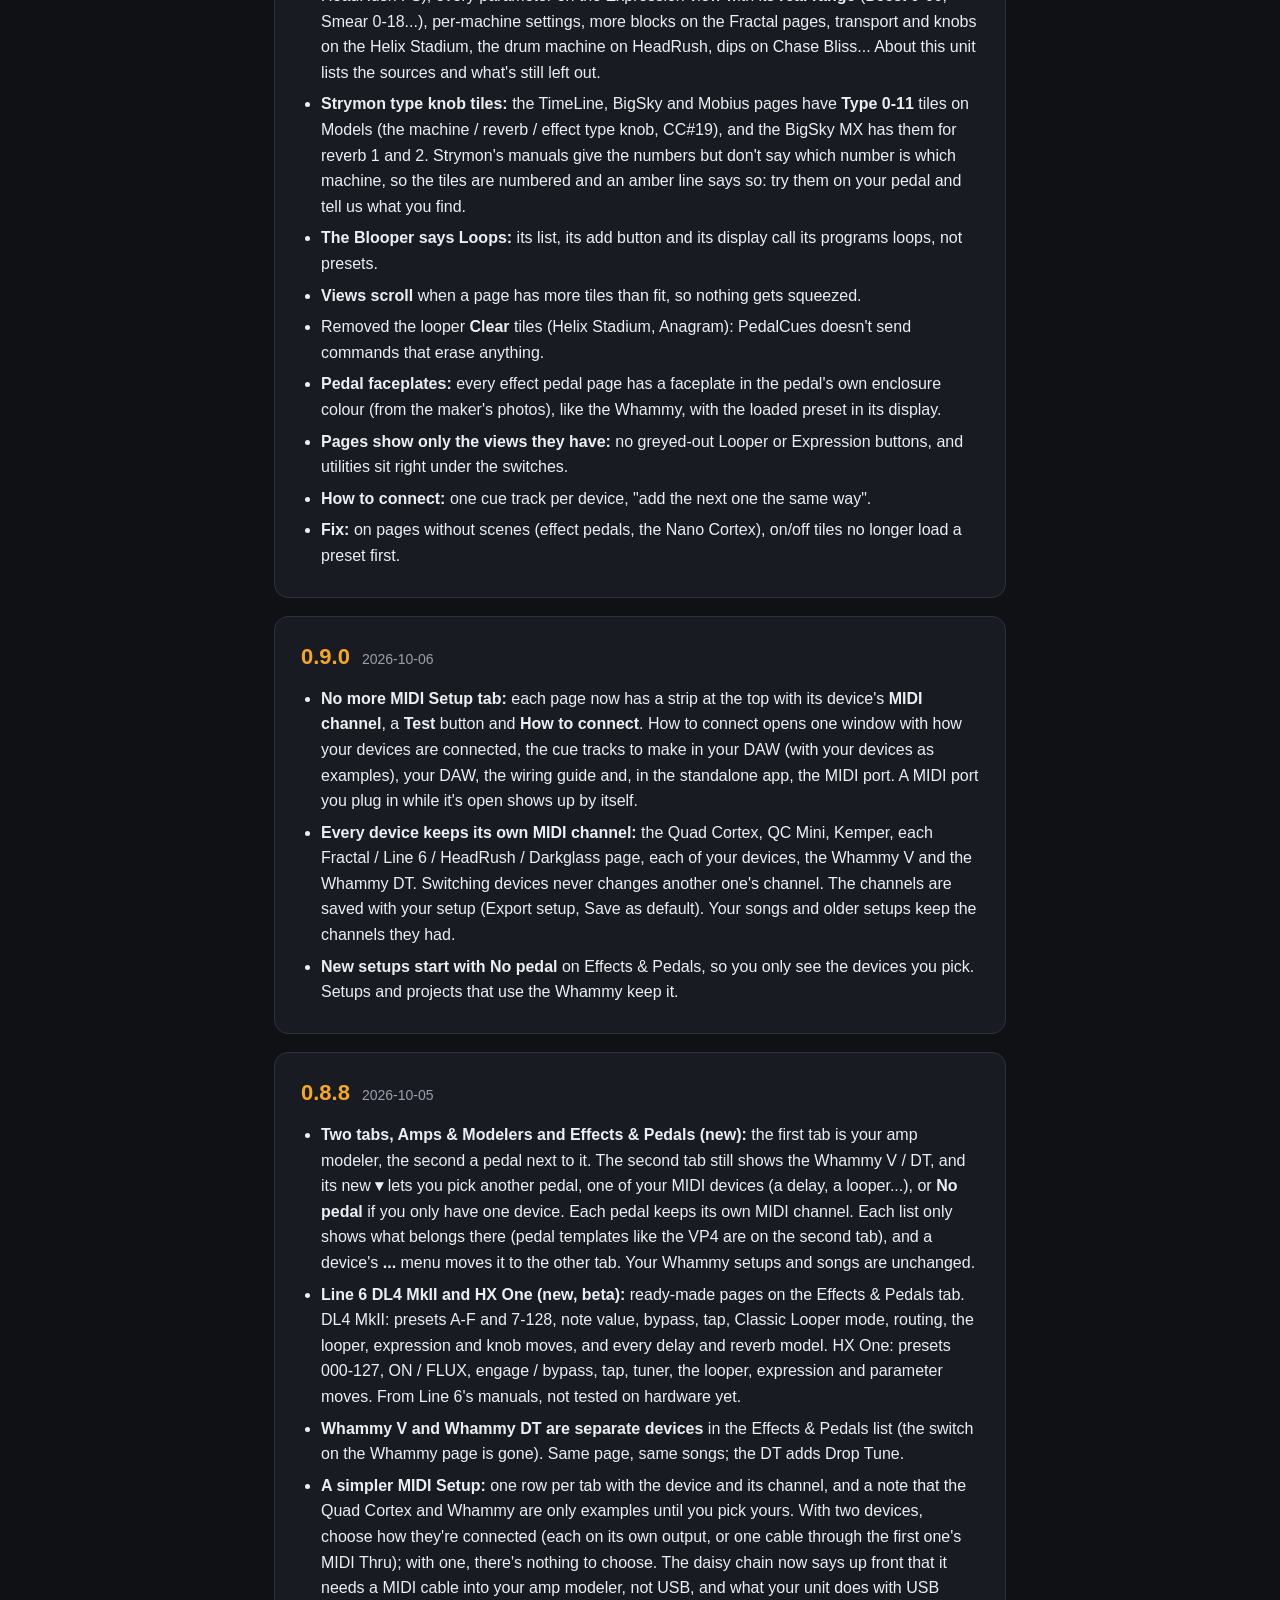
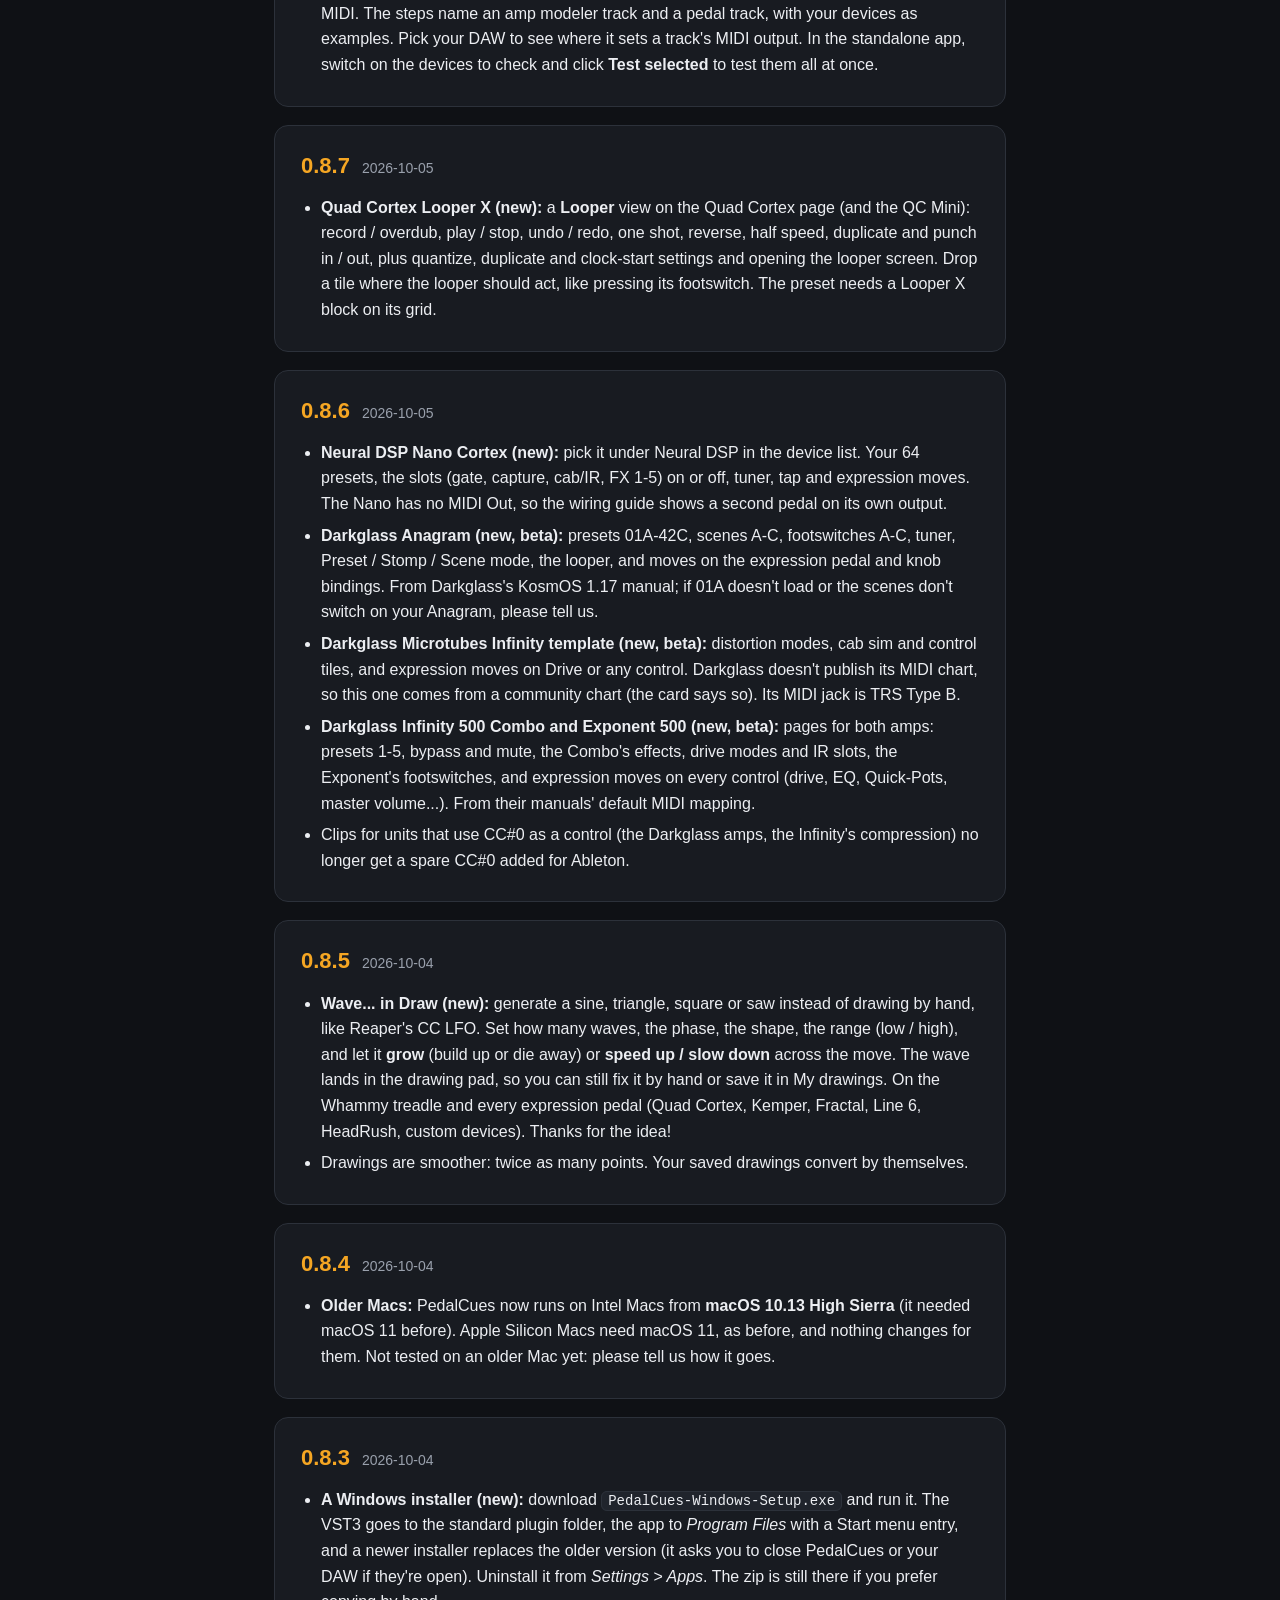
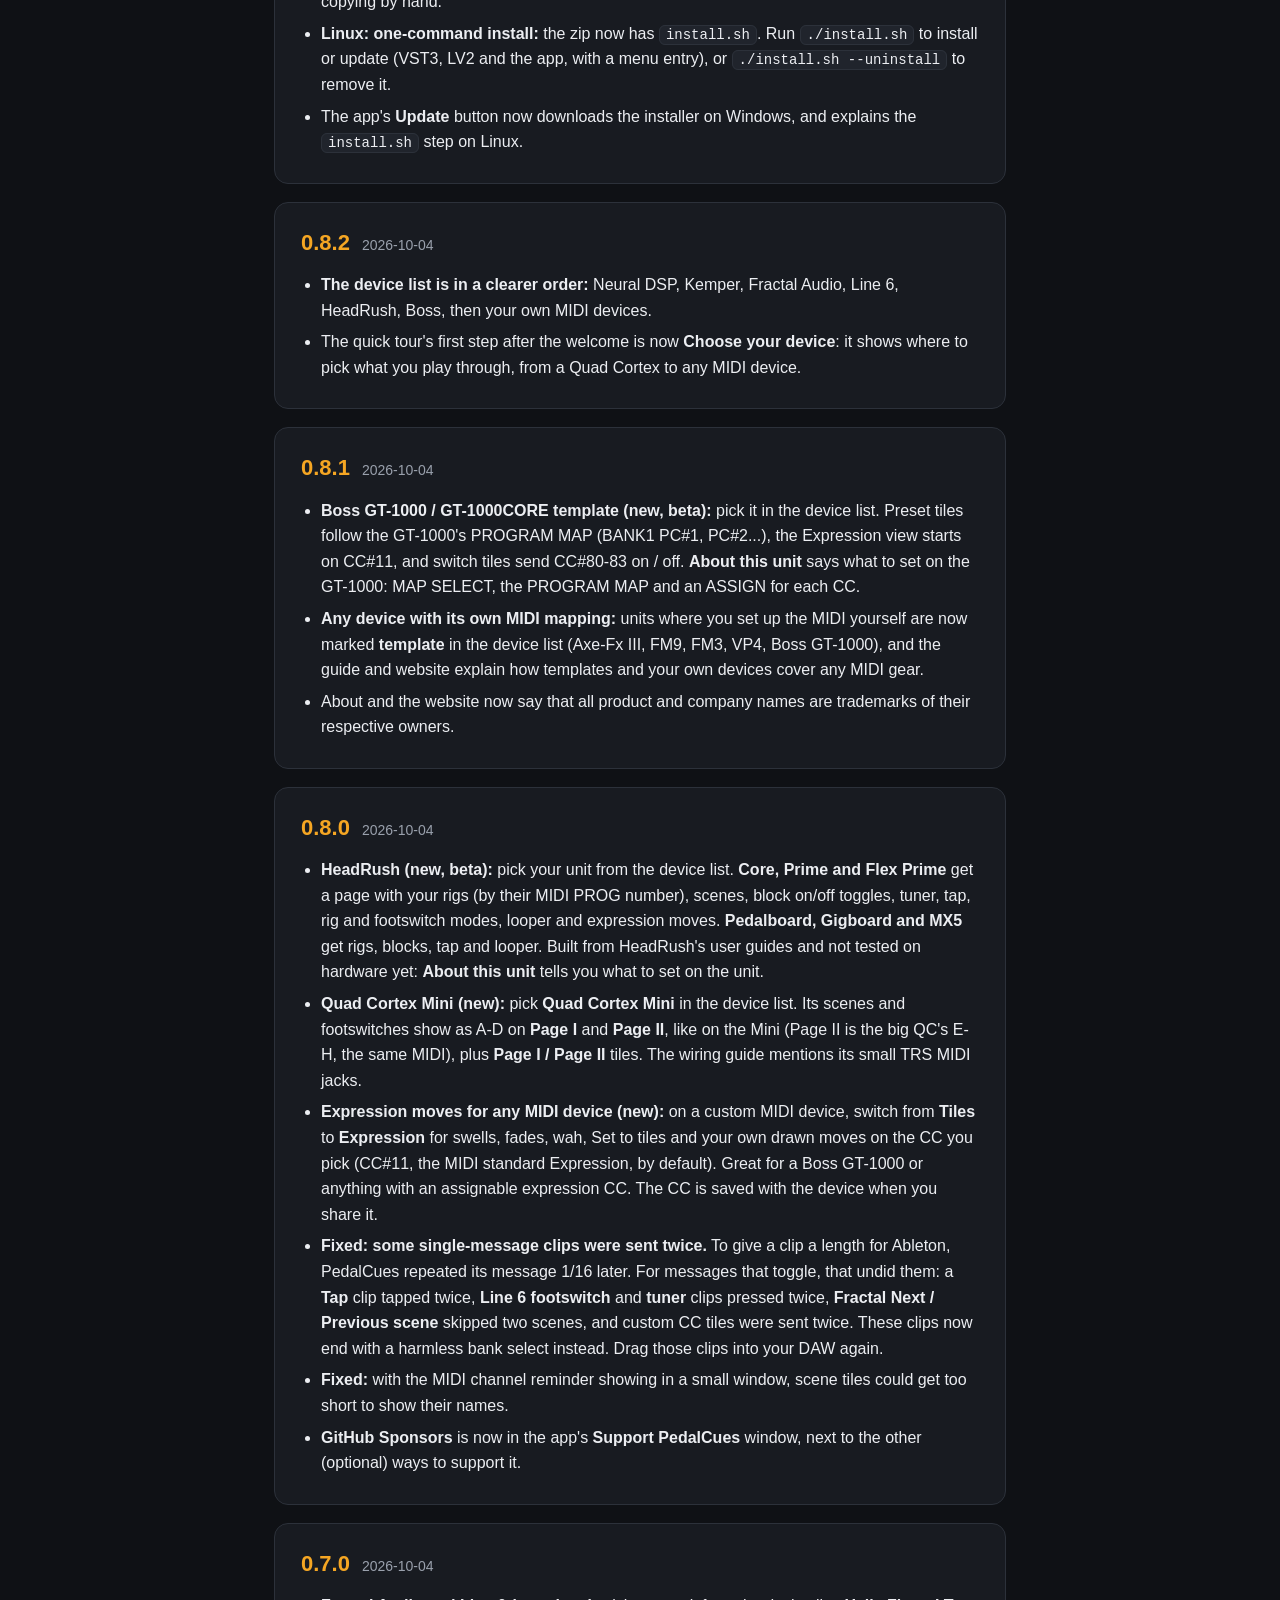
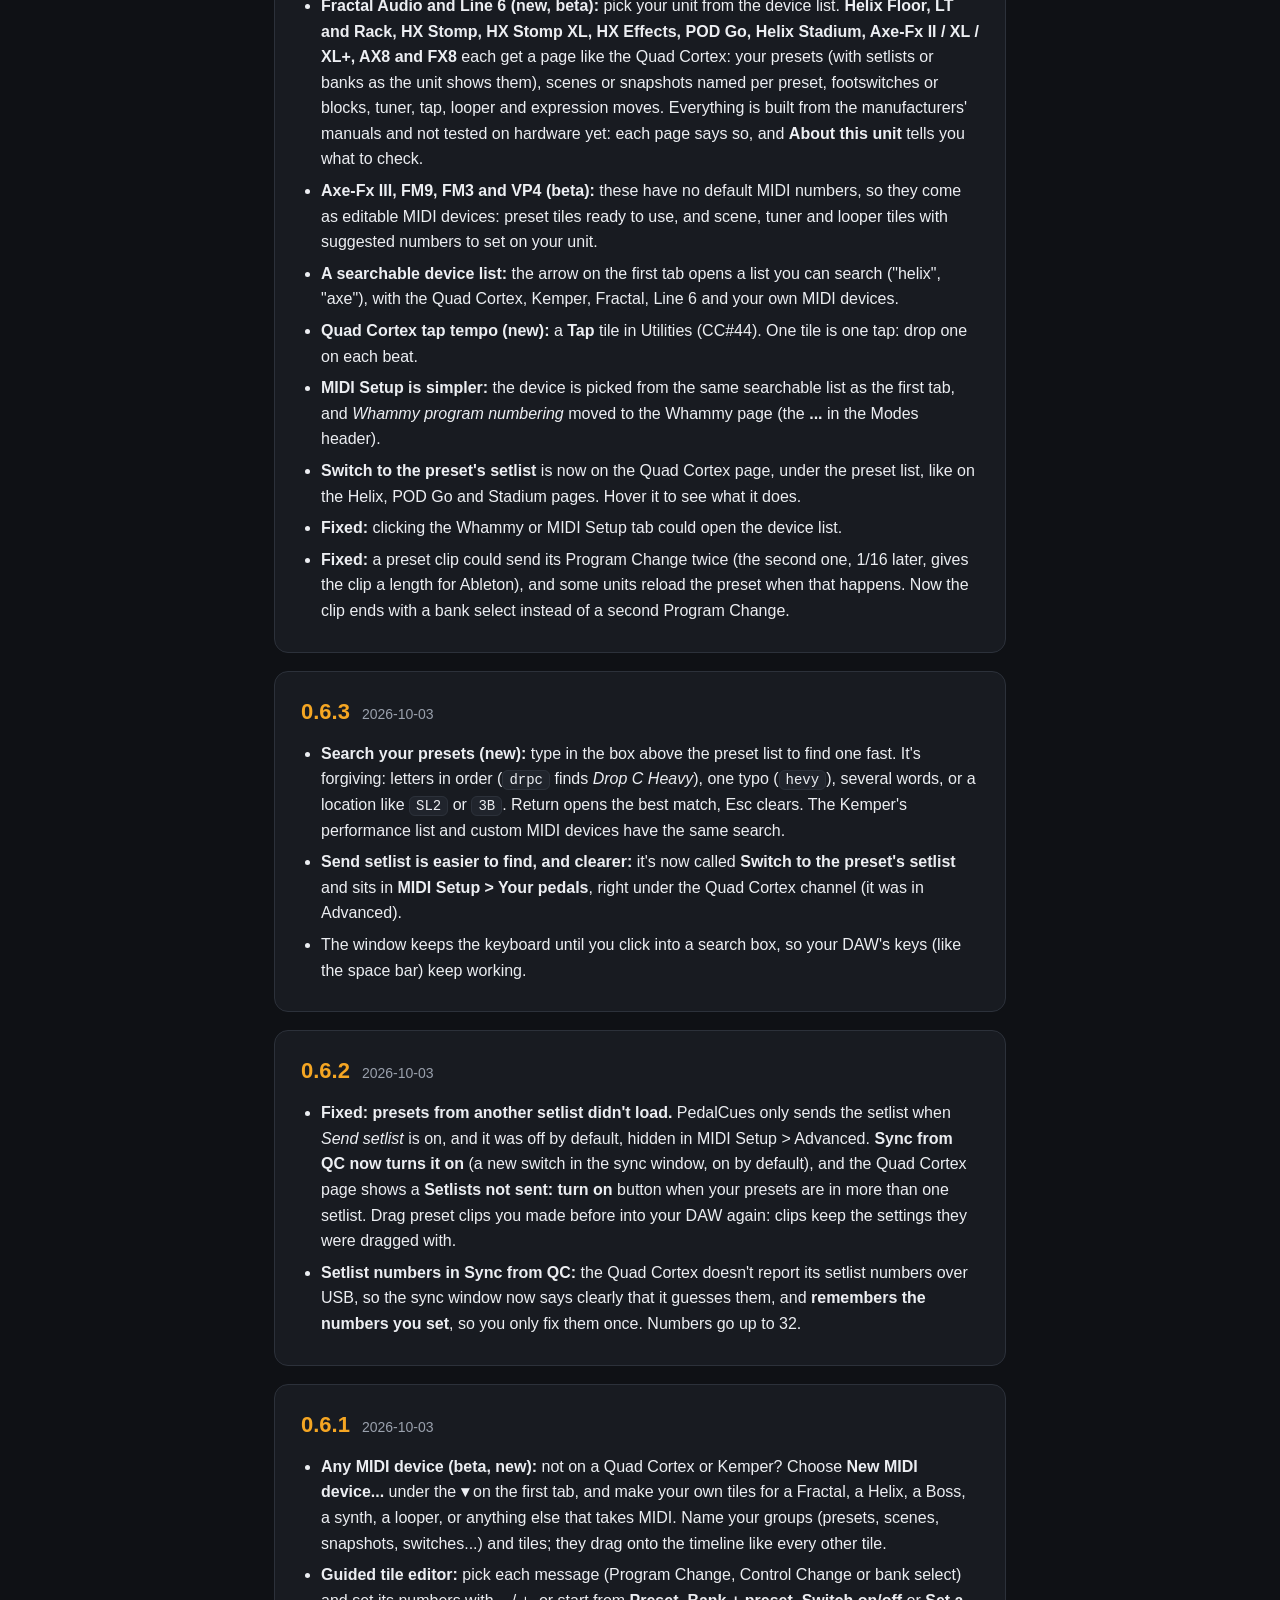
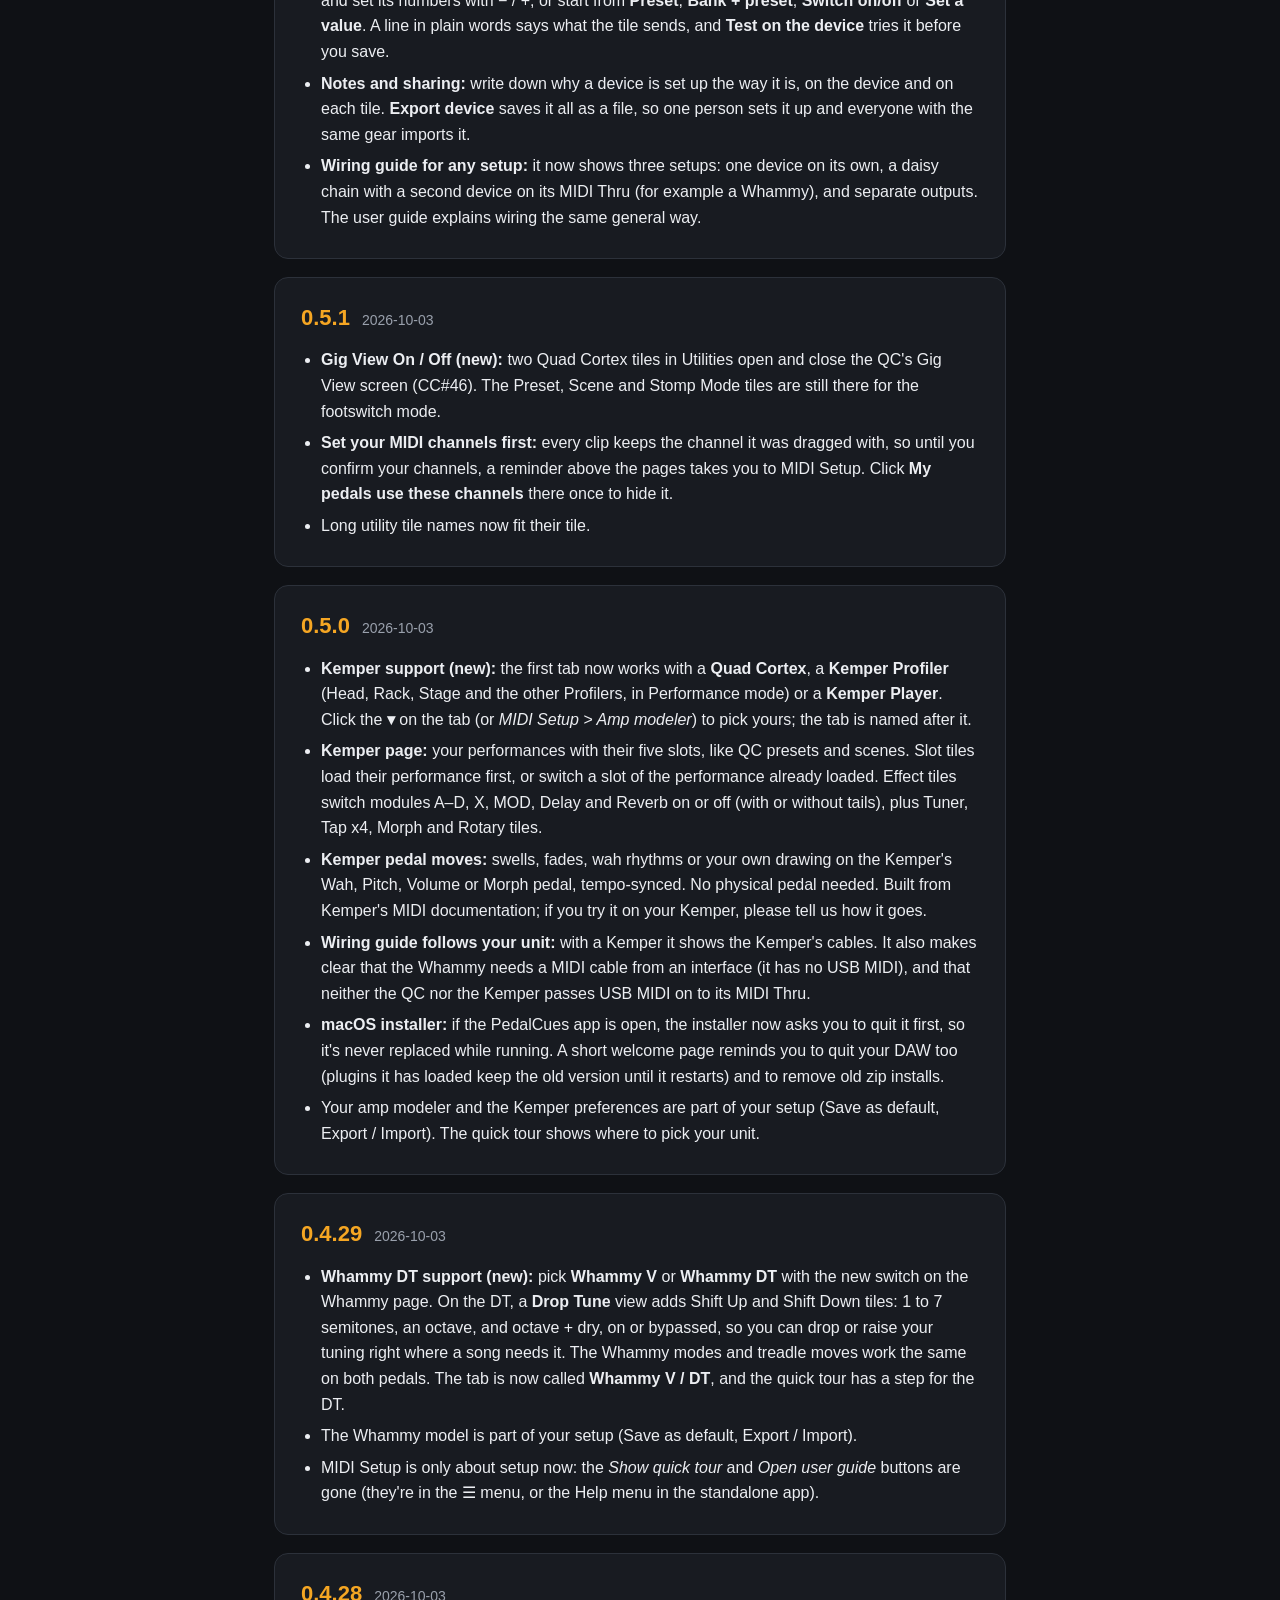
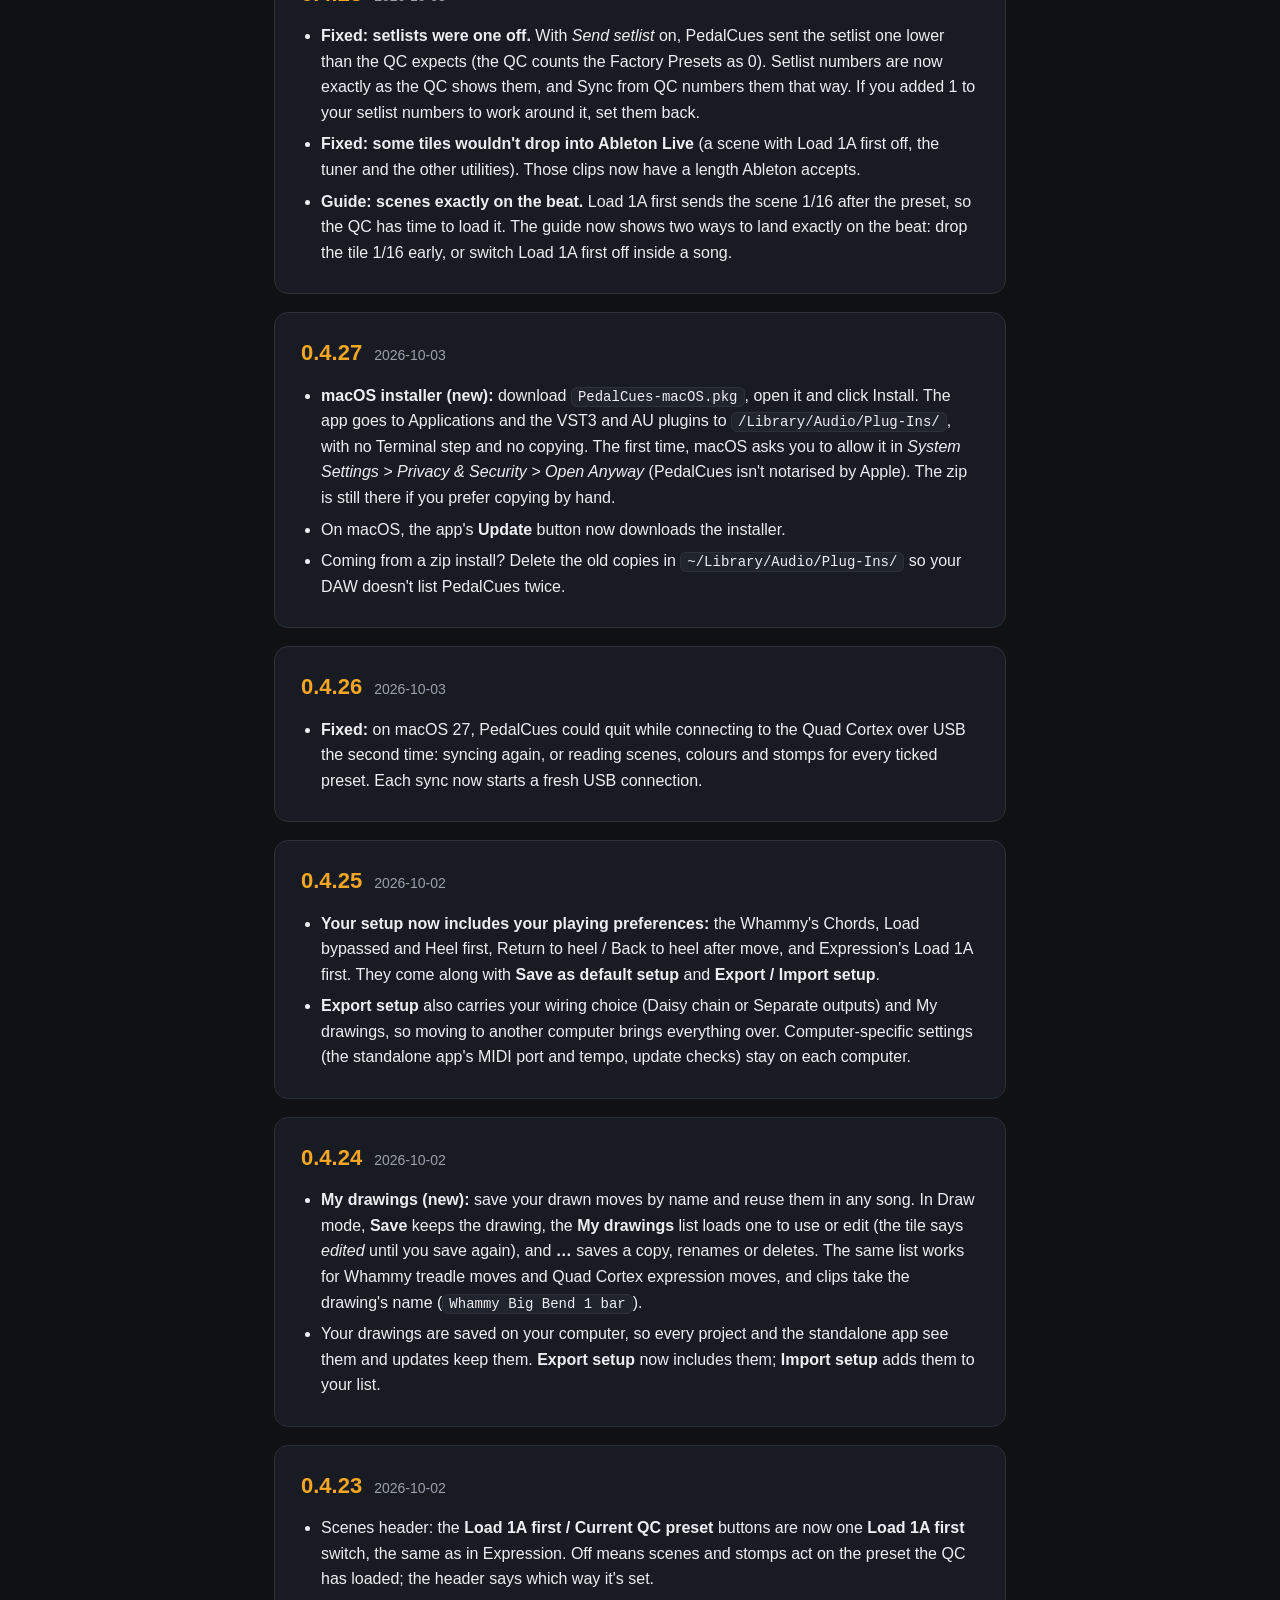
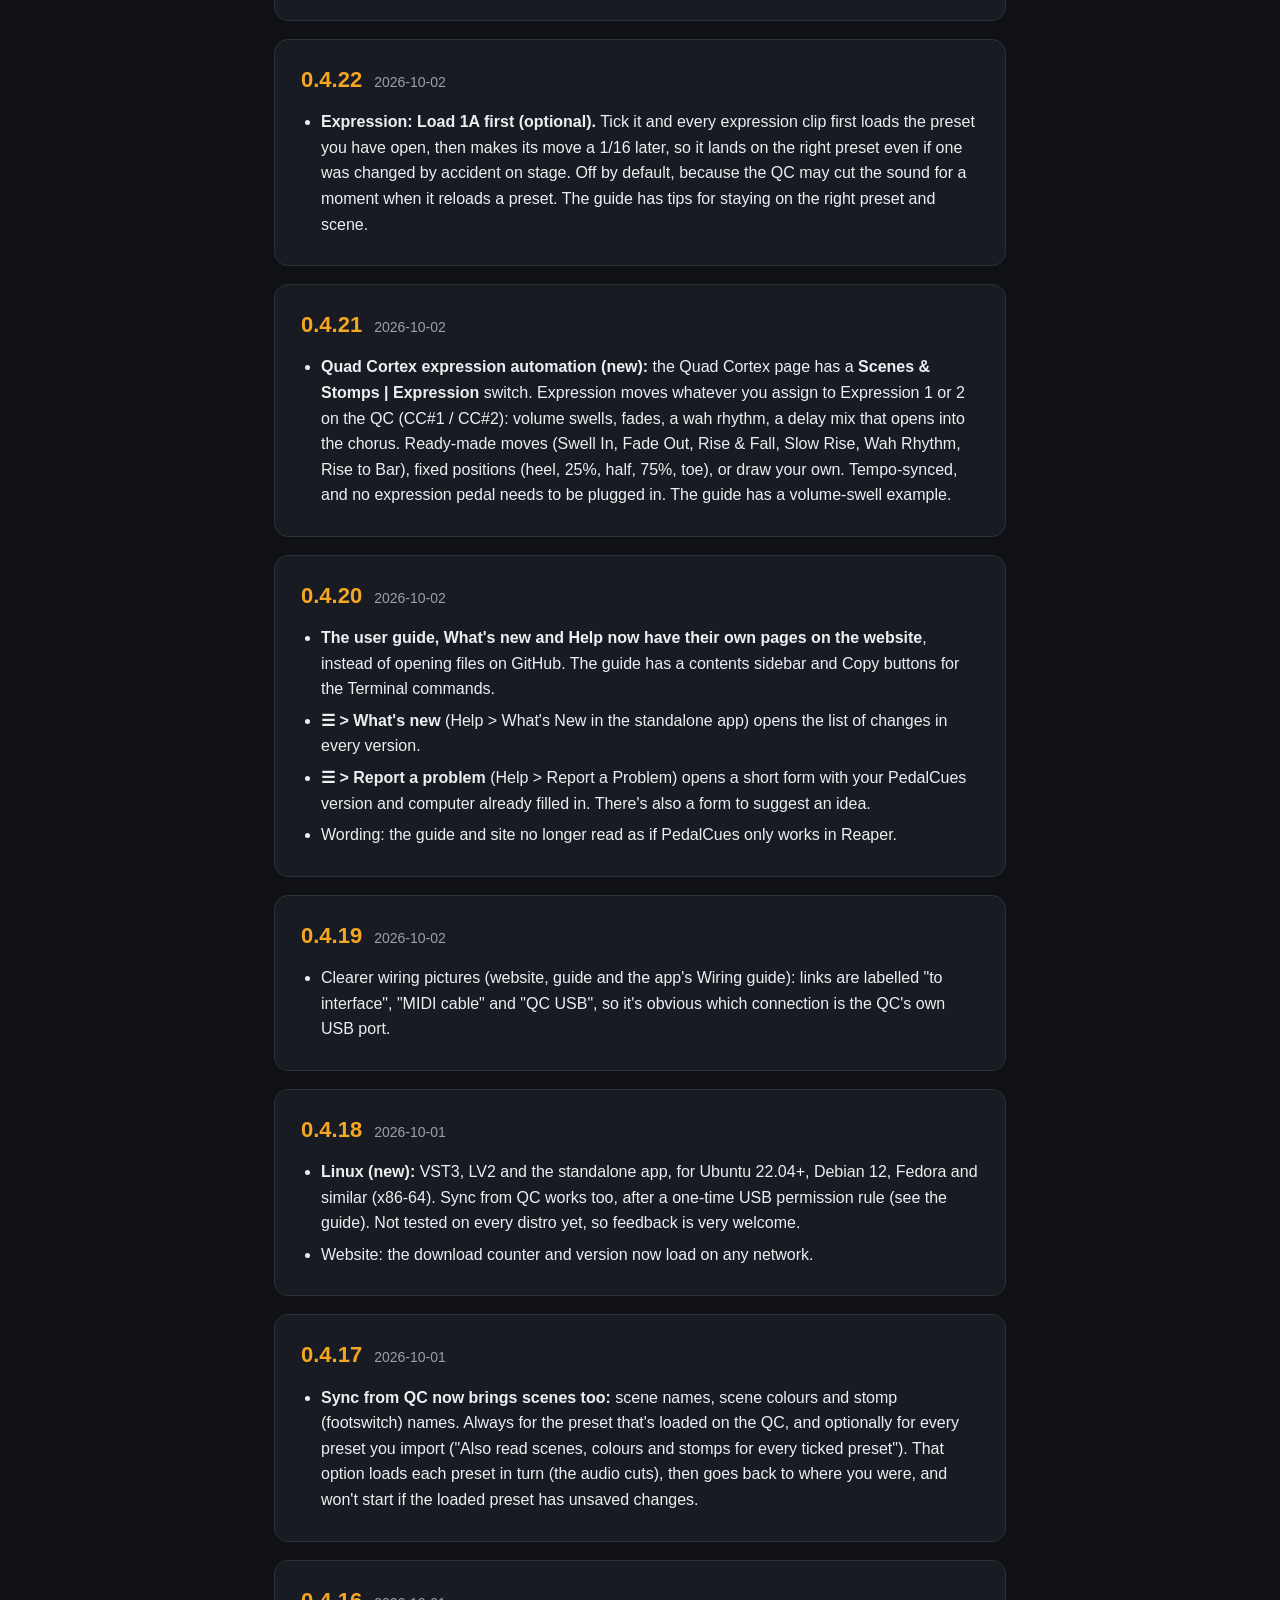
==== commit d61a2a35: "v0.11.6: Shortcut lists you can read and keep open - Long descriptions in the shortcut lists (Draw a" ====
--- a/docs/changelog.html
+++ b/docs/changelog.html
@@ -29,6 +29,7 @@
 <main class="wrap narrow">
   <h1>What's new</h1>
   <p class="lead">Every release, newest first. <a href="./#download">Download the latest version</a>.</p>
+<section class="release" id="v0.11.6"><h2>0.11.6</h2><div class="date">2026-10-10</div><ul><li><b>Fix:</b> long descriptions in the shortcut lists (Draw and Song Builder) were cut off with "..."; they now wrap onto a second line.</li><li><b>Draw: right-click a line</b> to pick it, so <b>Line shape</b> in the menu changes that line (before, it only worked on points you'd already selected).</li><li><b>Song Builder shortcuts:</b> the <b>?</b> button moved to the right end of the arrangement's header, the <b>?</b> key opens it too, and <b>Keep it at the bottom</b> keeps the list open under the tracks (<b>Hide</b> puts it away).</li></ul></section>
 <section class="release" id="v0.11.5"><h2>0.11.5</h2><div class="date">2026-10-09</div><ul><li><b>Loop a move (new):</b> a ↻ button next to the play button on every move tile (treadle and expression moves, drawn moves) plays it again and again at the song's tempo, so you can try it with both hands on the guitar. Click it again to stop.</li><li><b>Song Builder: scroll past the song's end:</b> the arrangement shows a few bars after the end, with the rest of a backing track's waveform, and a cue dropped there makes the last section longer.</li><li><b>Song Builder: a longer backing track plays to its end:</b> when the recording runs past the song's end, Play keeps going until it ends instead of stopping at the last bar, and the backing track's WAV (dragged into your DAW or in a song package) isn't cut off either.</li></ul></section>
 <section class="release" id="v0.11.4"><h2>0.11.4</h2><div class="date">2026-10-09</div><ul><li><b>The right key names on every system:</b> the Snap switch and the songs list now say Option and Cmd on a Mac, Alt and Ctrl on Windows and Linux.</li></ul></section>
 <section class="release" id="v0.11.3"><h2>0.11.3</h2><div class="date">2026-10-09</div><ul><li><b>Shortcuts, easy to read:</b> a <b>?</b> button on the Draw pad and in the Song Builder opens every shortcut as a short, grouped list, with each key next to what it does. The larger Draw editor shows the list under the pad, and the hover texts are short again.</li></ul></section>
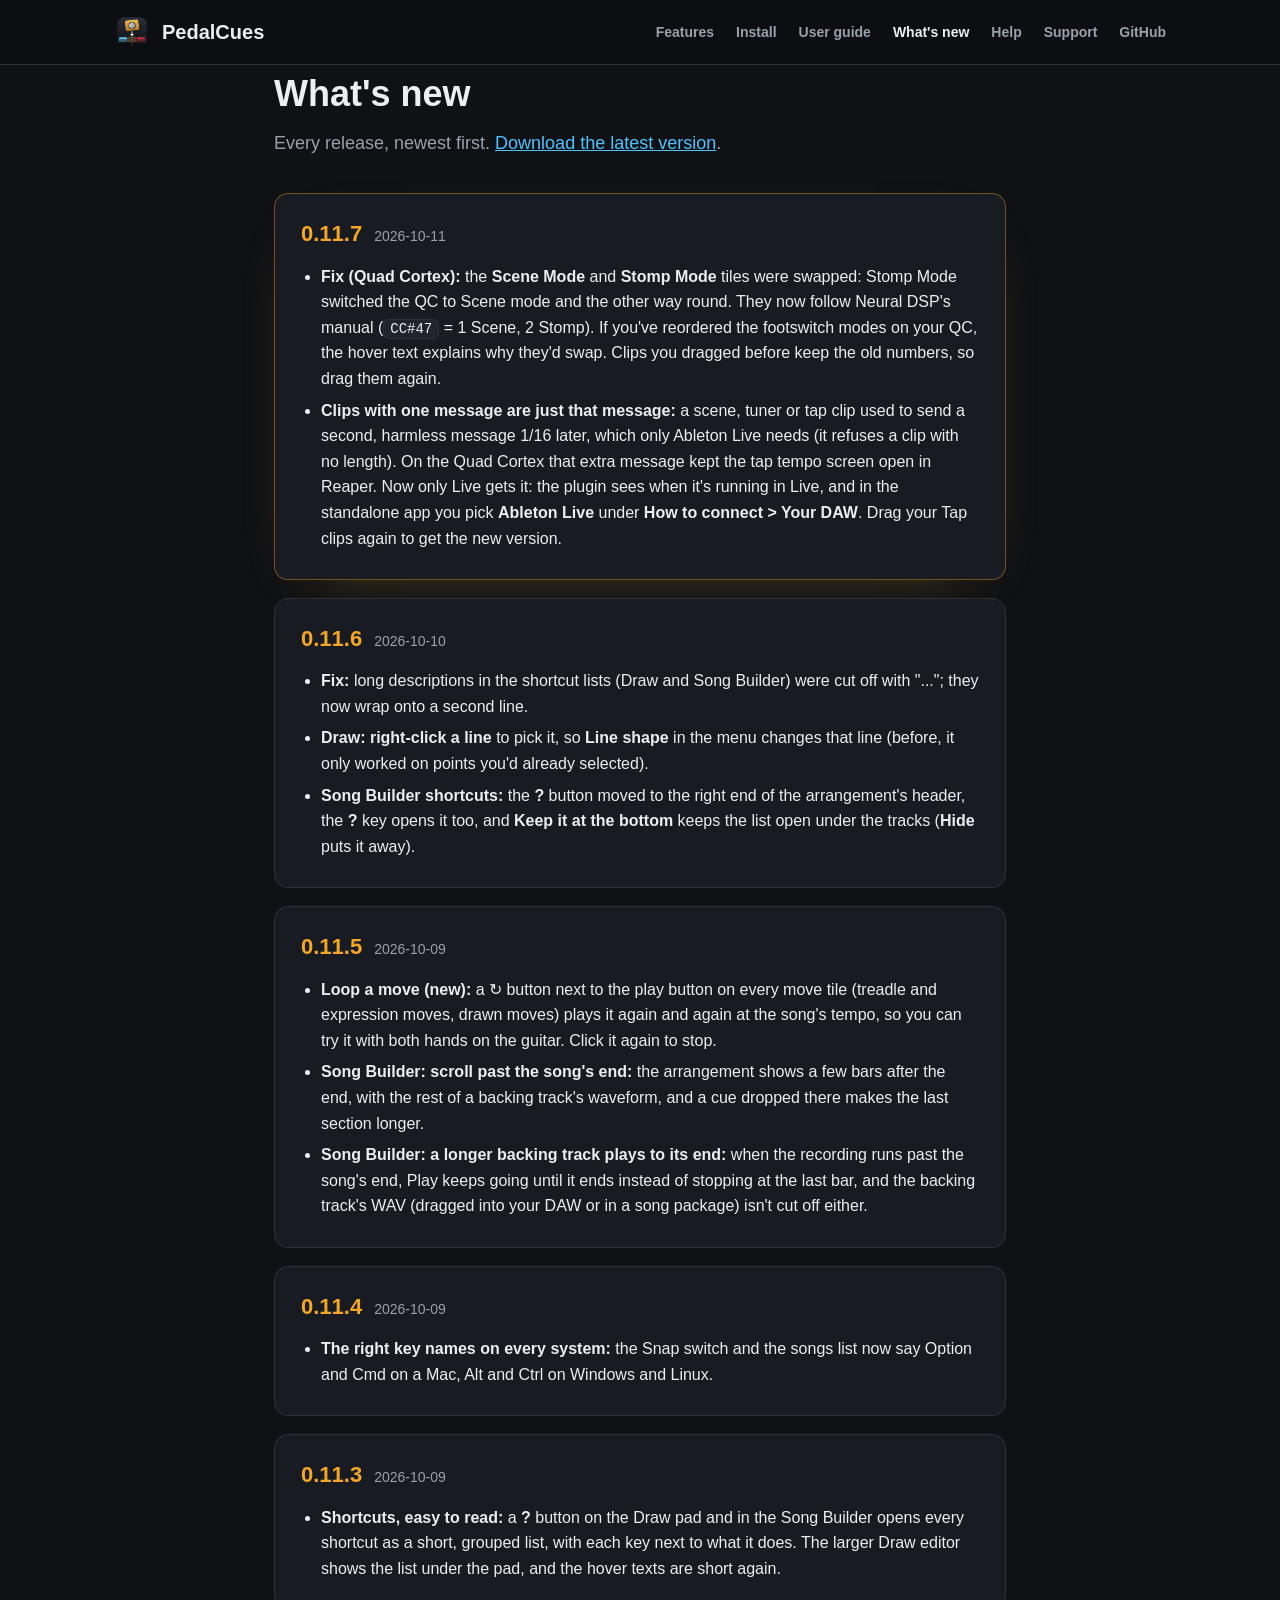
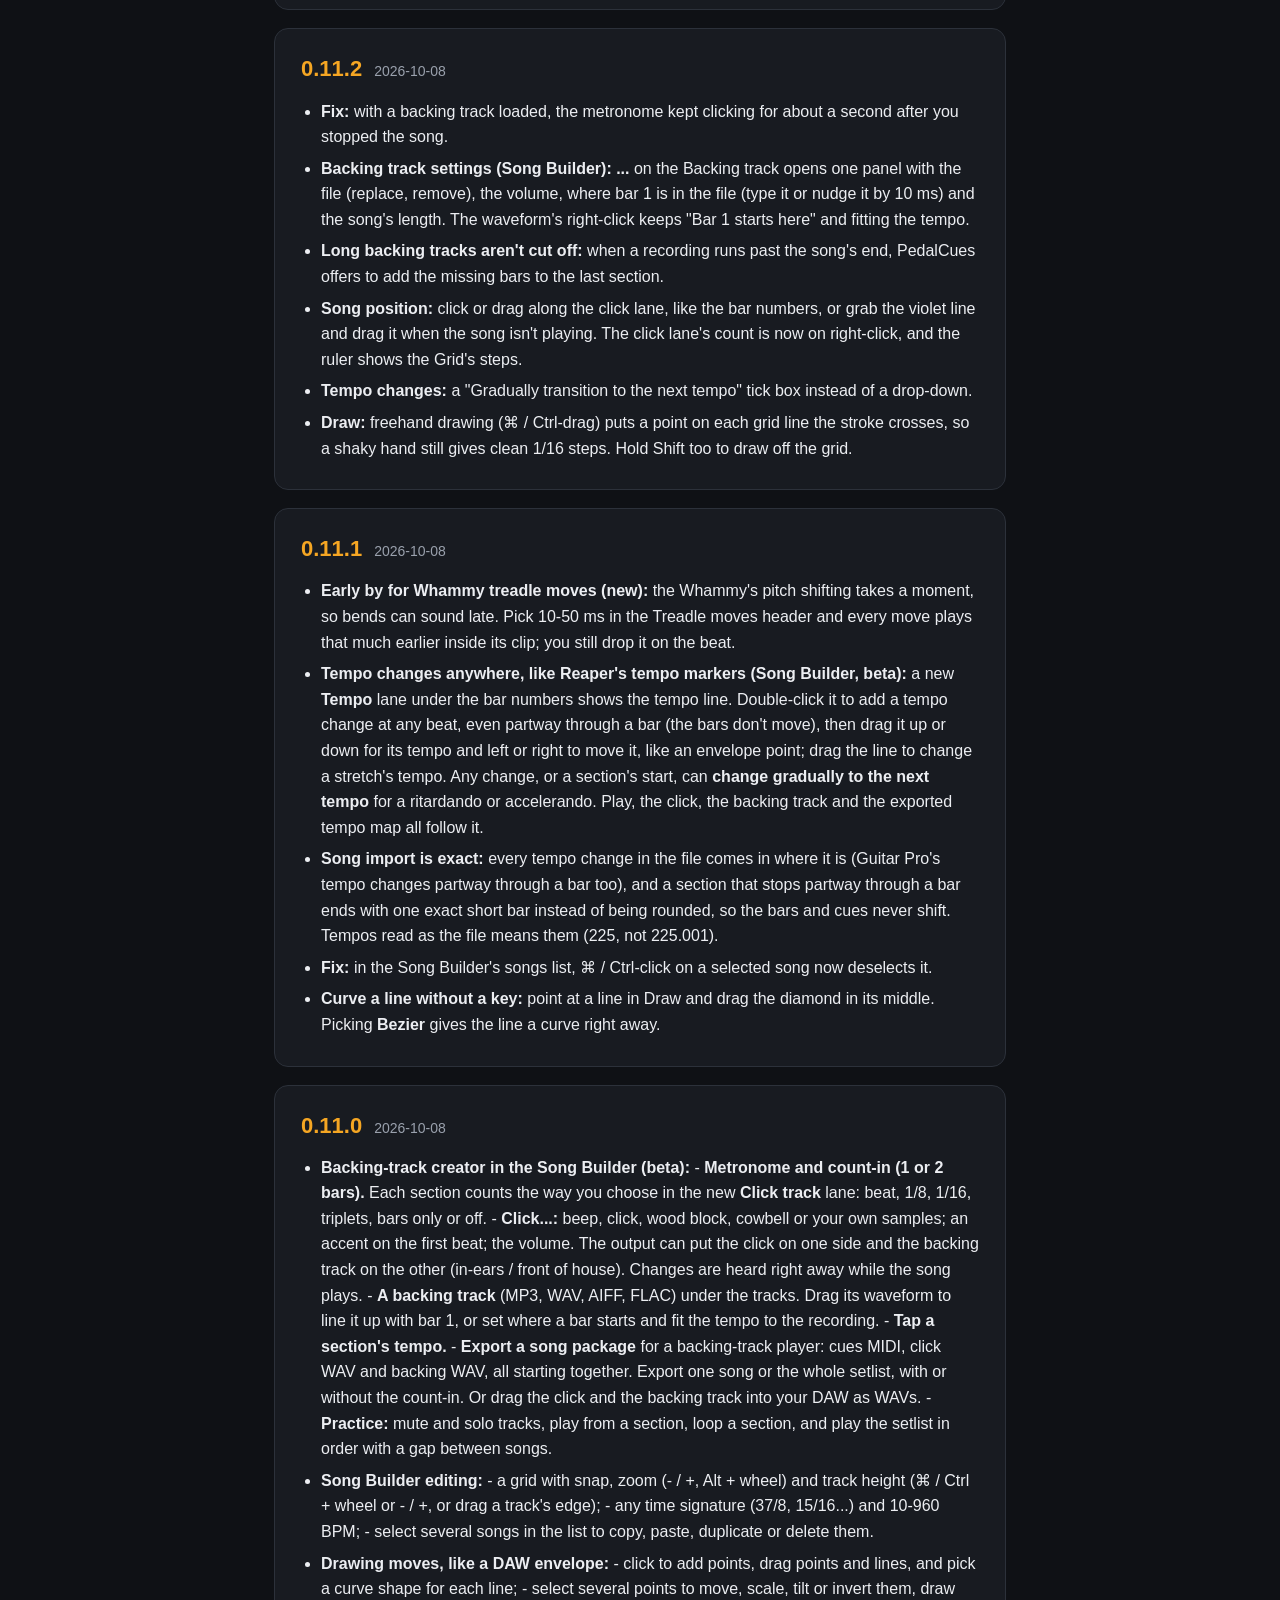
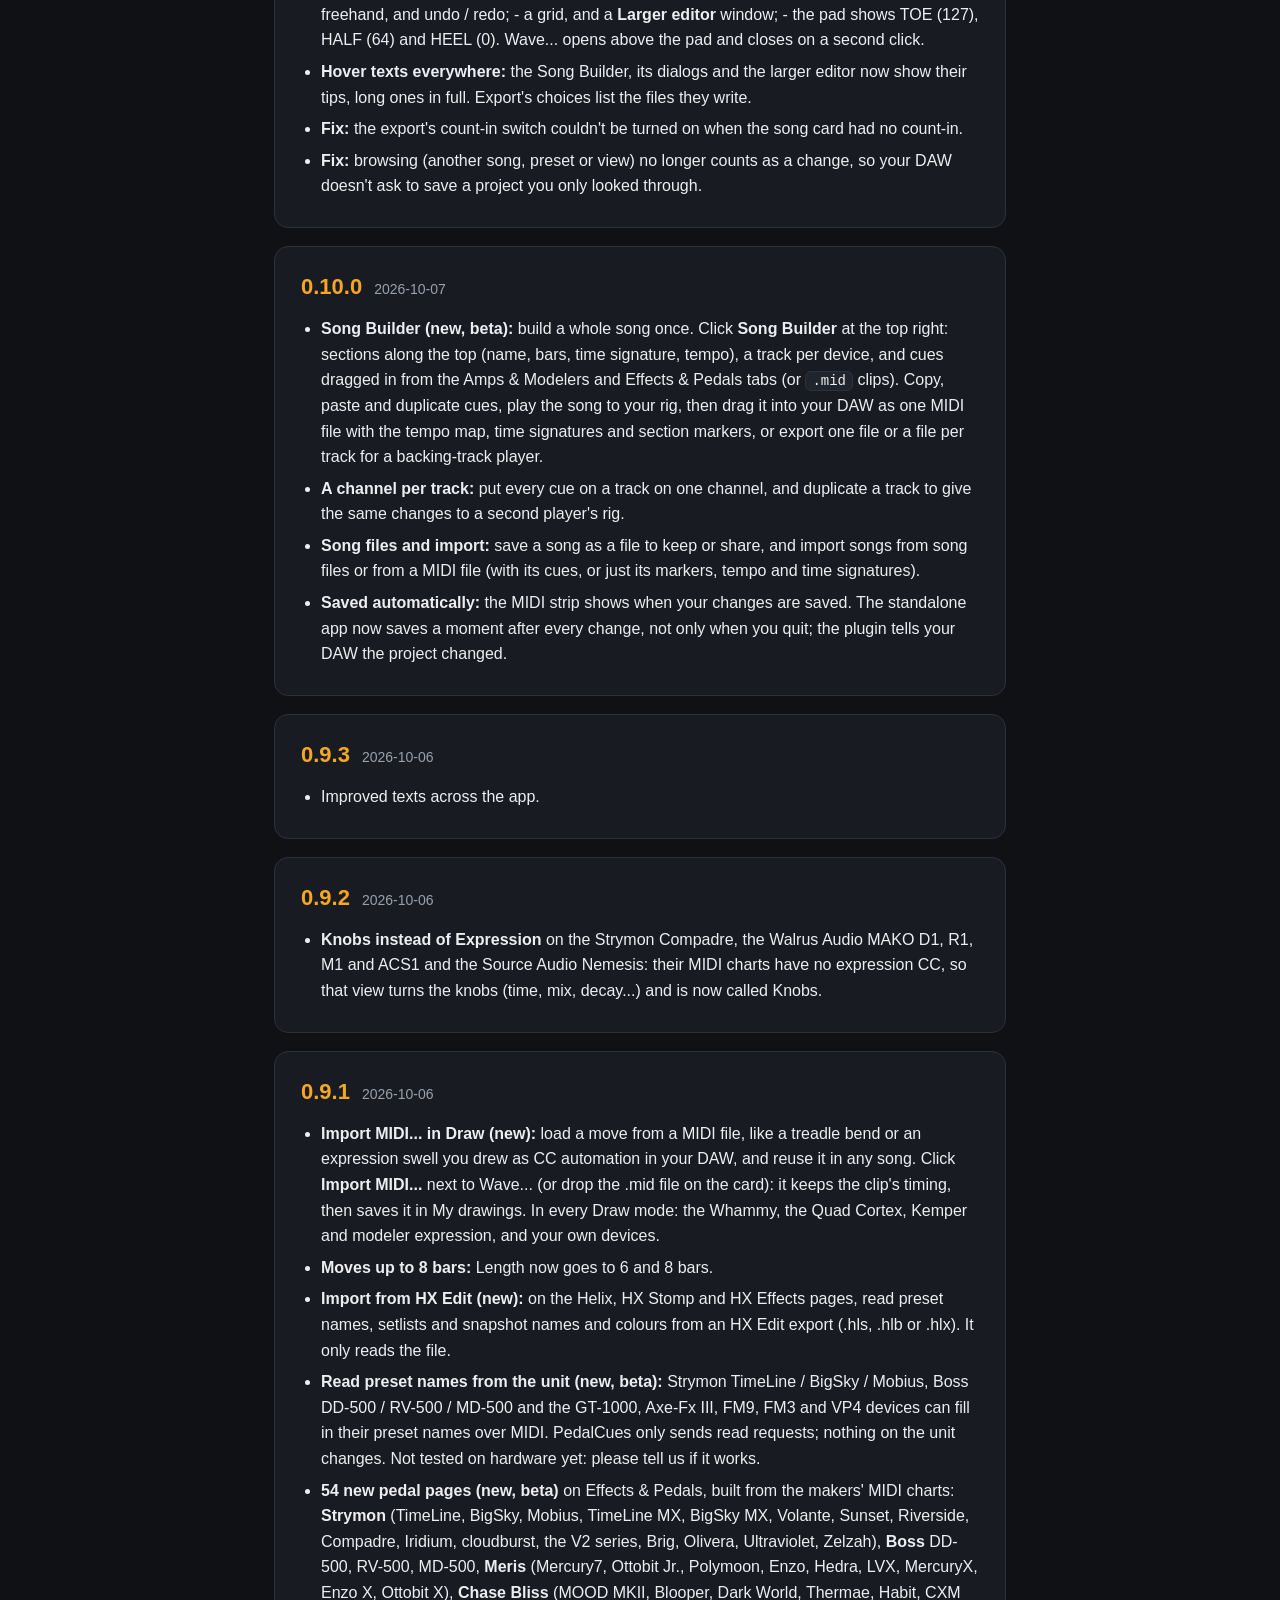
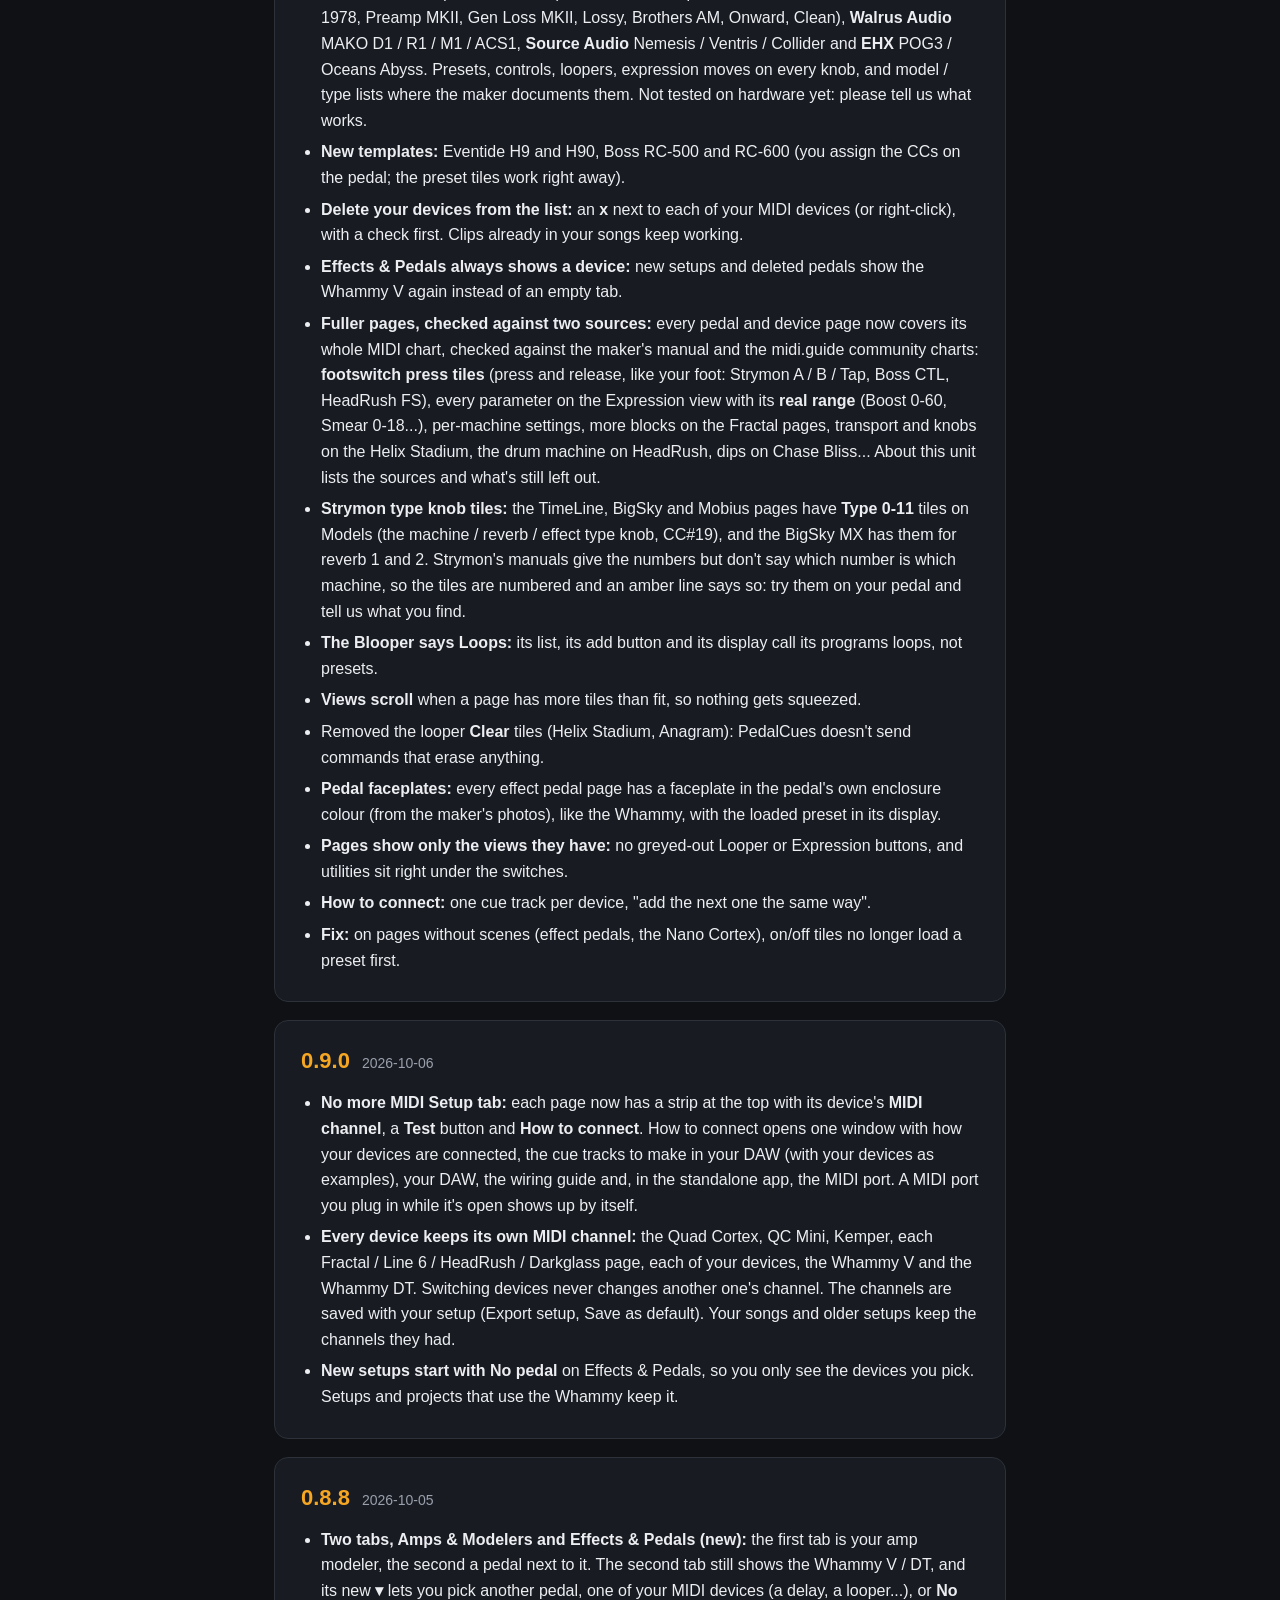
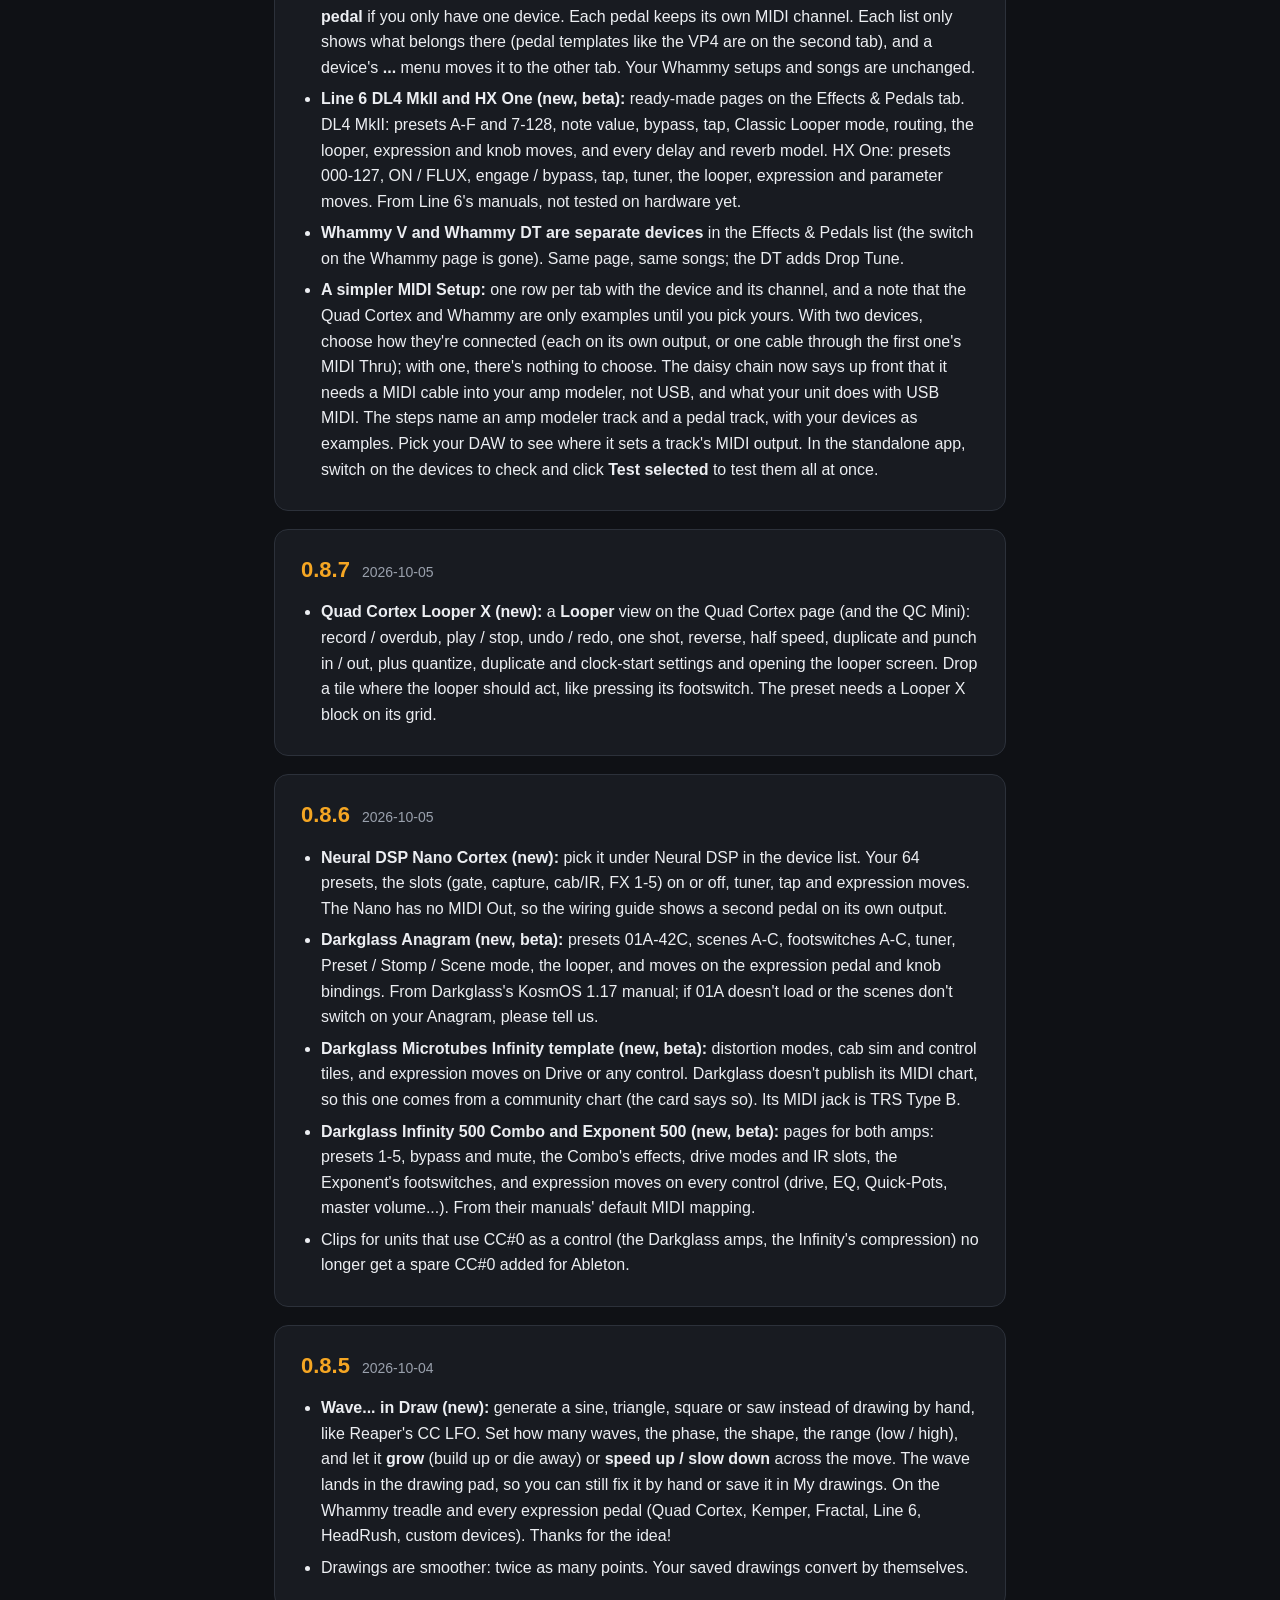
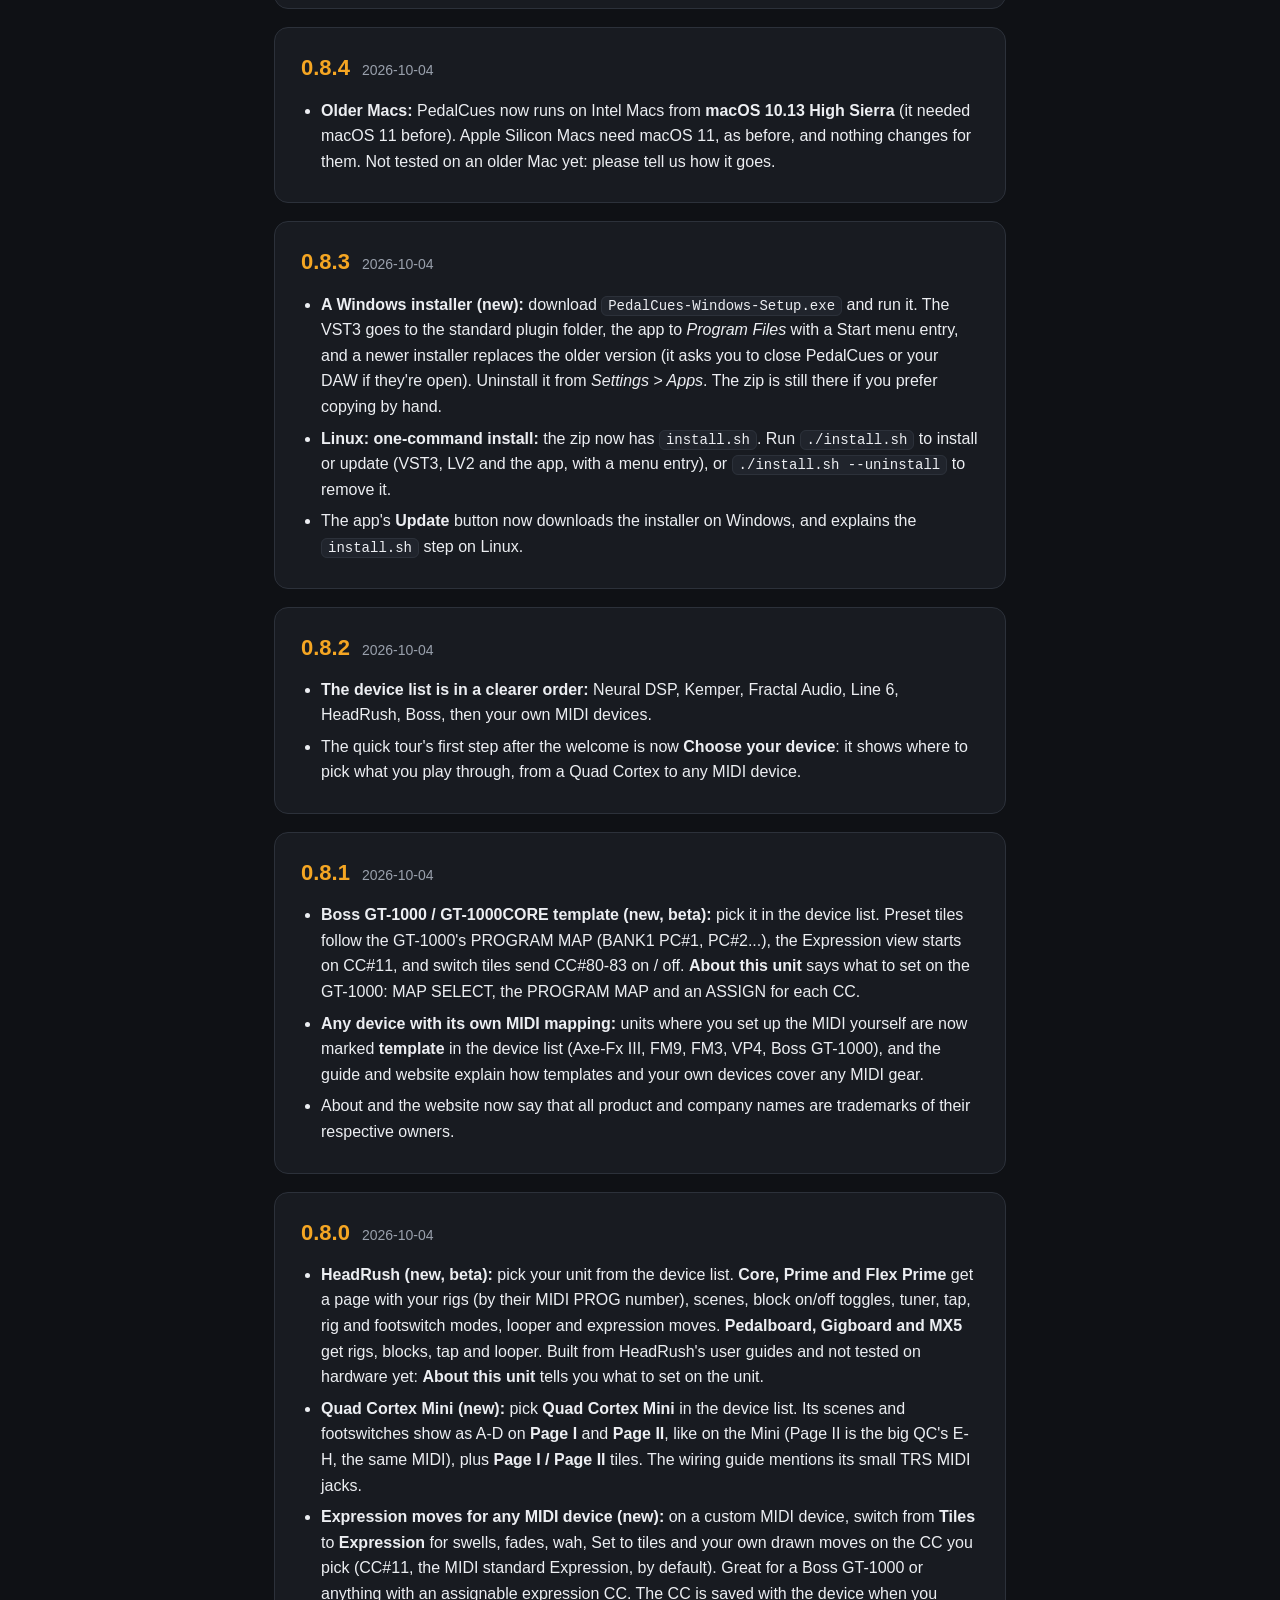
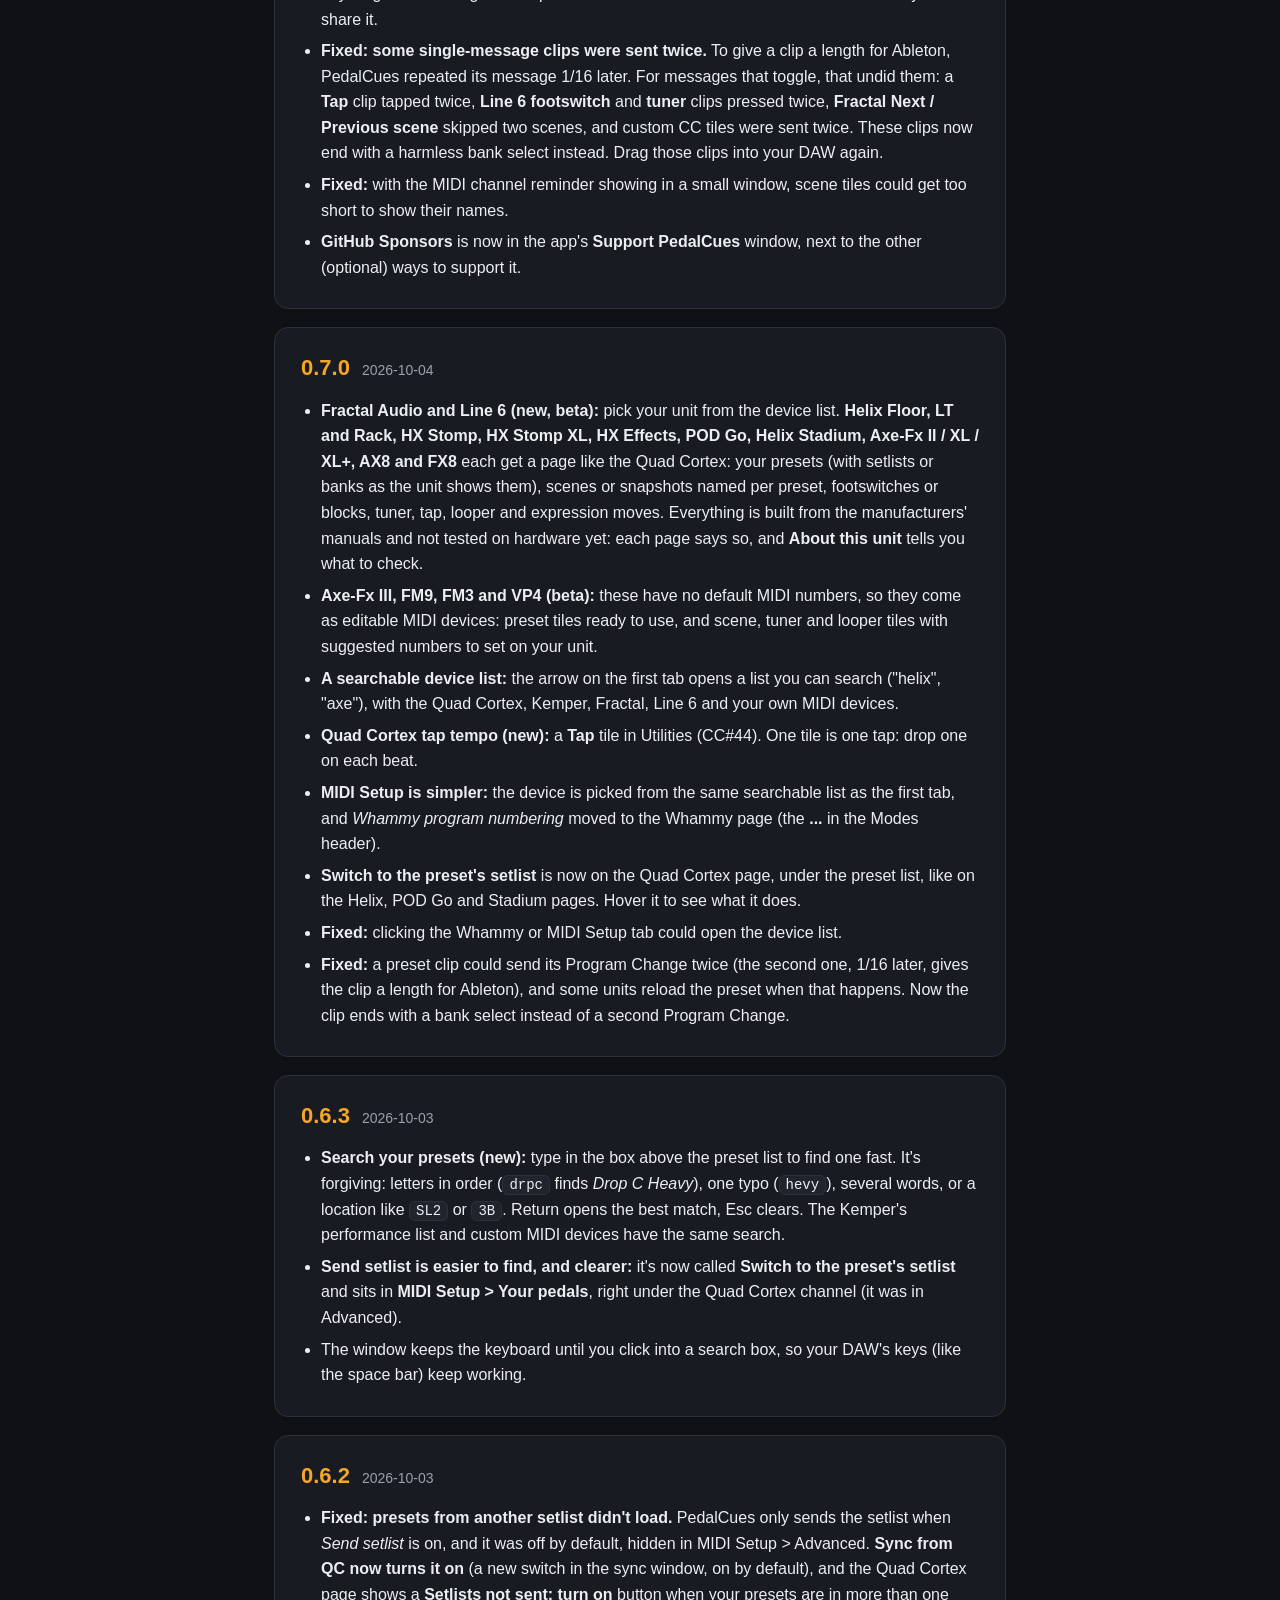
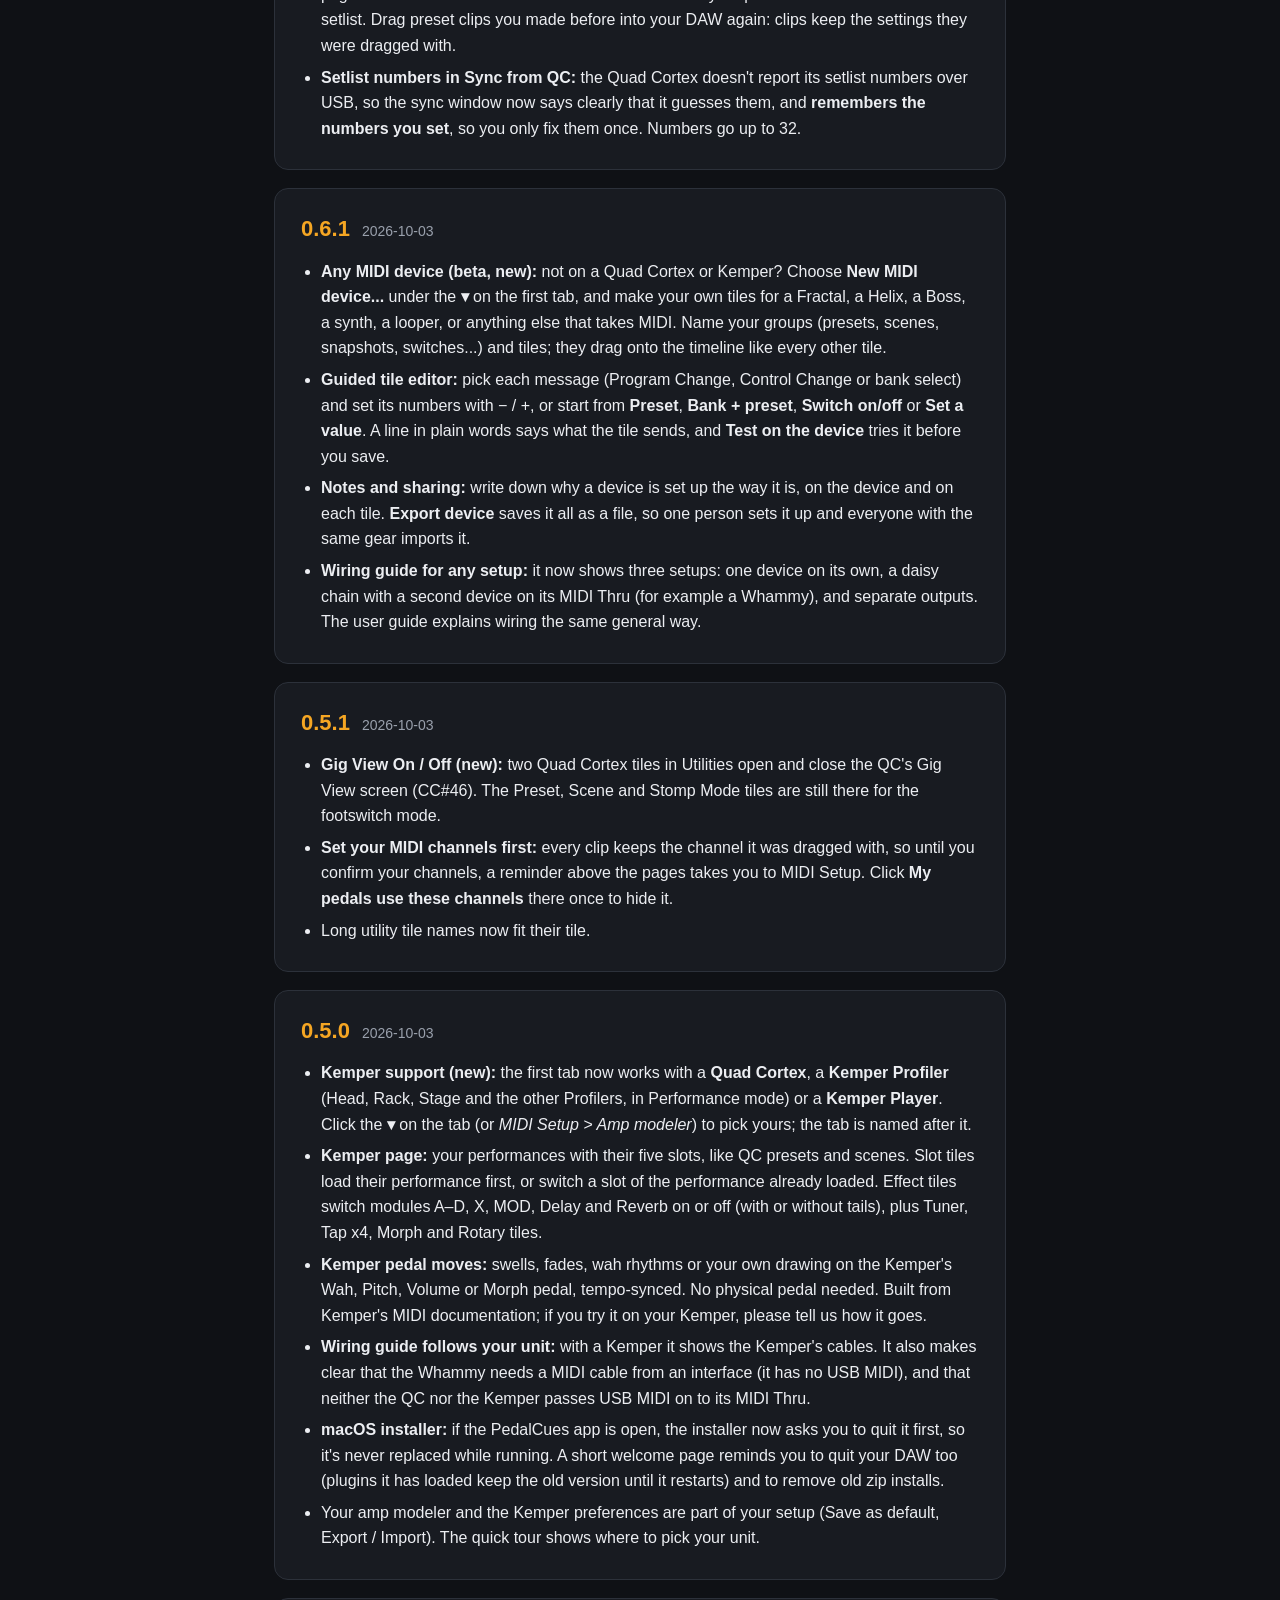
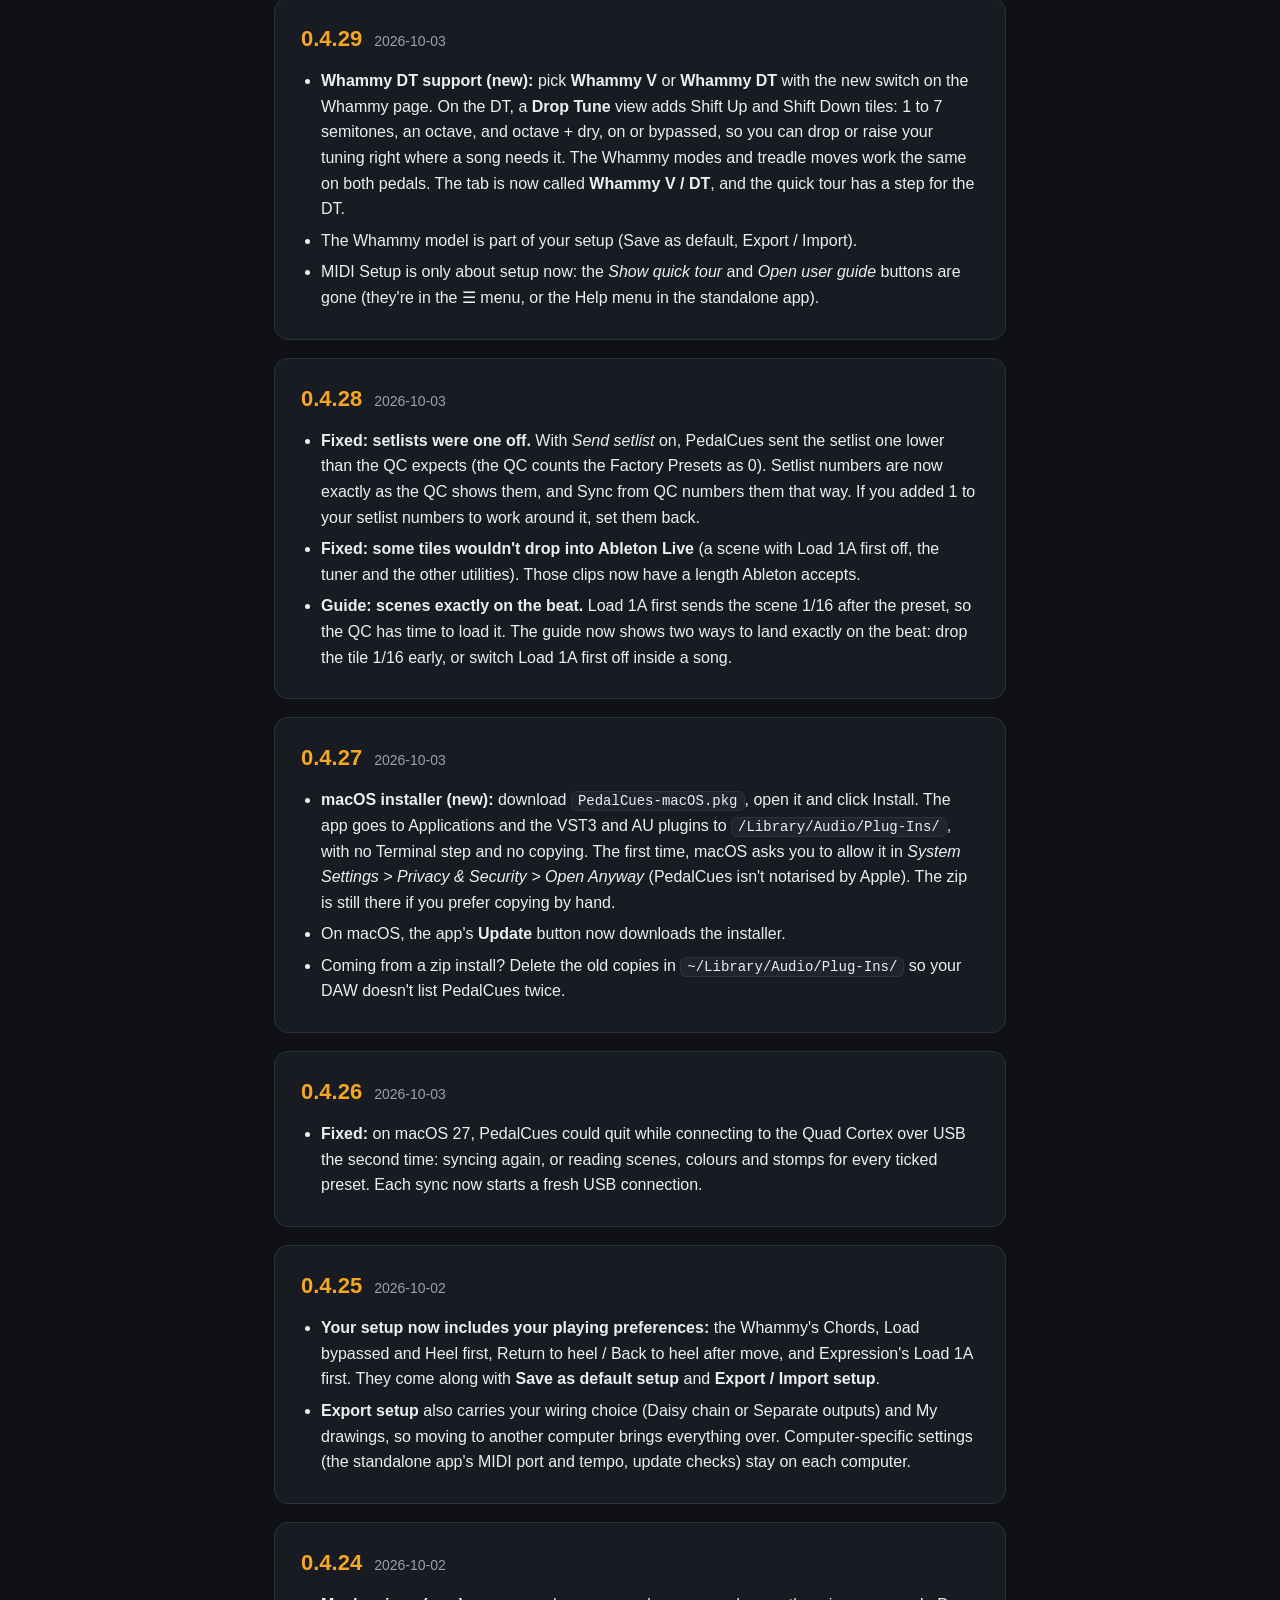
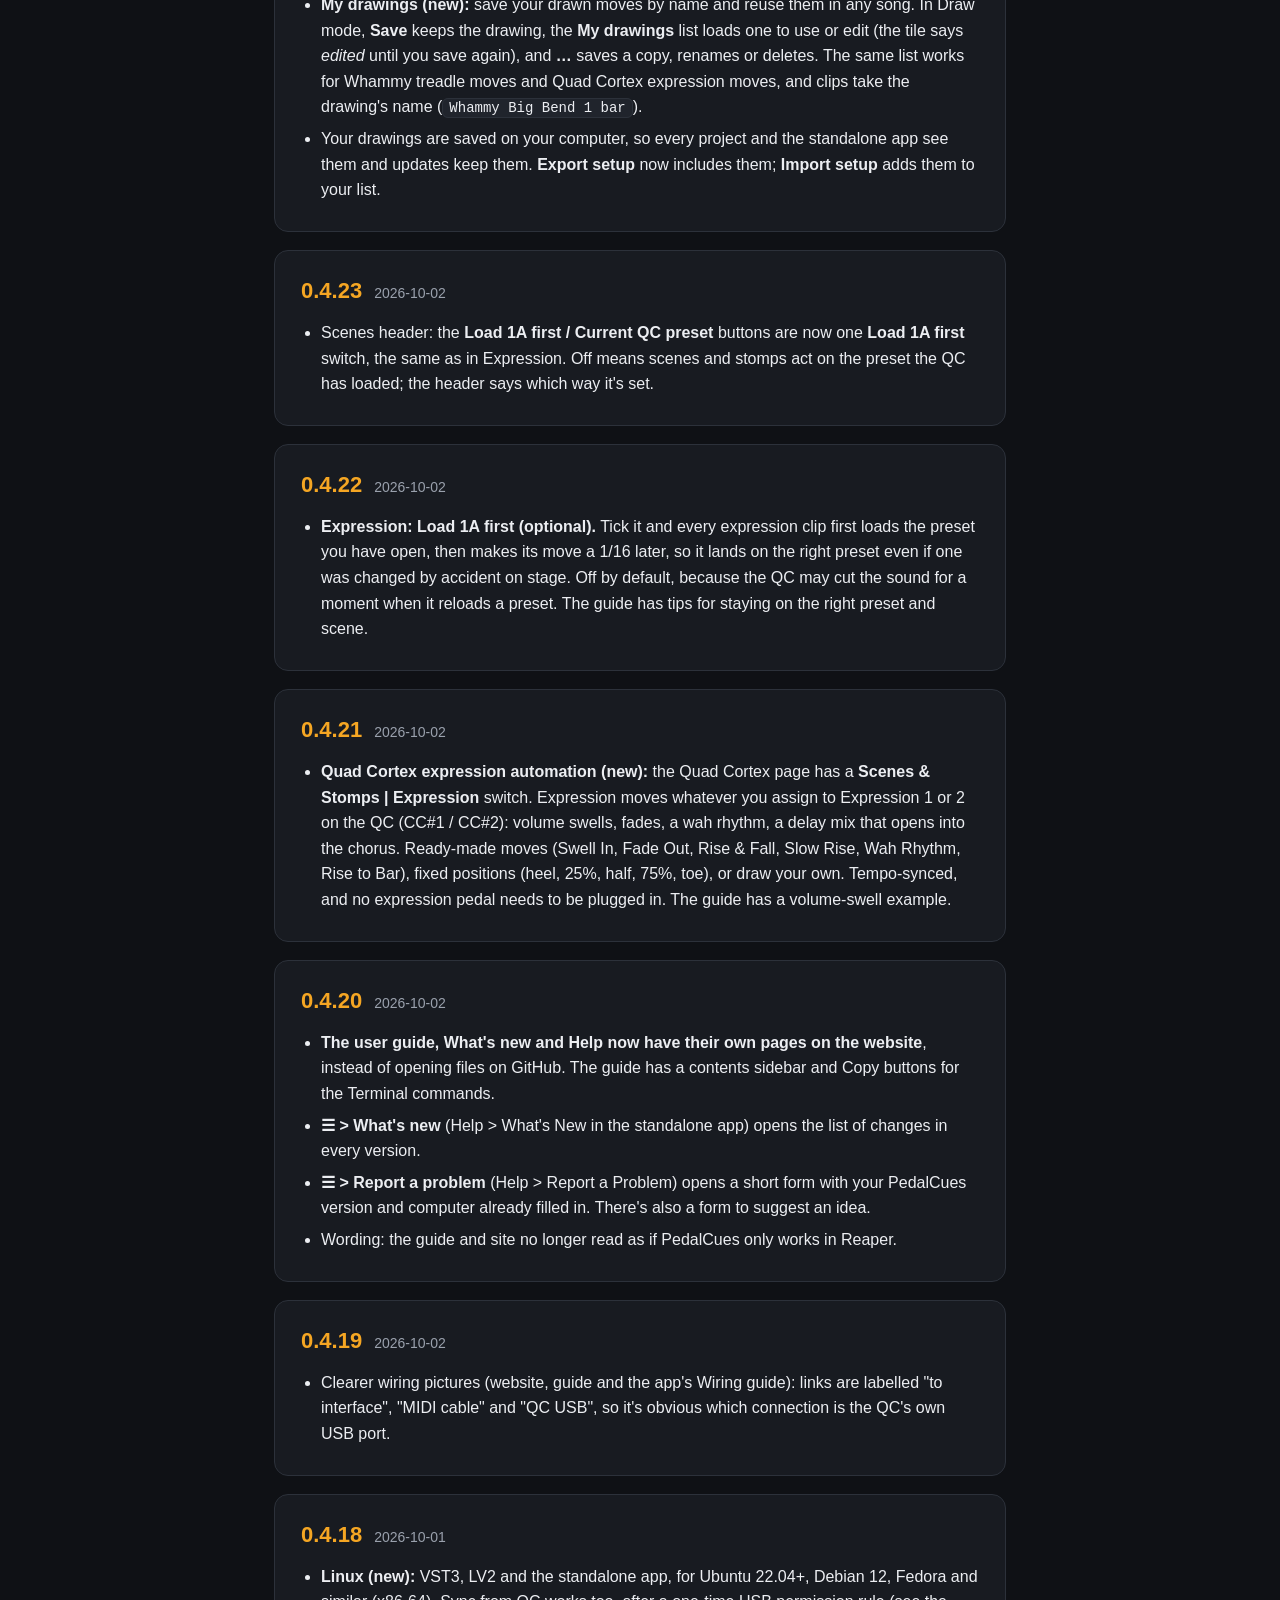
==== commit 027907ec: "v0.11.7: Quad Cortex mode tiles fixed, clean one-message clips - Quad Cortex: the Scene Mode and Sto" ====
--- a/docs/changelog.html
+++ b/docs/changelog.html
@@ -29,6 +29,7 @@
 <main class="wrap narrow">
   <h1>What's new</h1>
   <p class="lead">Every release, newest first. <a href="./#download">Download the latest version</a>.</p>
+<section class="release" id="v0.11.7"><h2>0.11.7</h2><div class="date">2026-10-11</div><ul><li><b>Fix (Quad Cortex):</b> the <b>Scene Mode</b> and <b>Stomp Mode</b> tiles were swapped: Stomp Mode switched the QC to Scene mode and the other way round. They now follow Neural DSP's manual (<code>CC#47</code> = 1 Scene, 2 Stomp). If you've reordered the footswitch modes on your QC, the hover text explains why they'd swap. Clips you dragged before keep the old numbers, so drag them again.</li><li><b>Clips with one message are just that message:</b> a scene, tuner or tap clip used to send a second, harmless message 1/16 later, which only Ableton Live needs (it refuses a clip with no length). On the Quad Cortex that extra message kept the tap tempo screen open in Reaper. Now only Live gets it: the plugin sees when it's running in Live, and in the standalone app you pick <b>Ableton Live</b> under <b>How to connect &gt; Your DAW</b>. Drag your Tap clips again to get the new version.</li></ul></section>
 <section class="release" id="v0.11.6"><h2>0.11.6</h2><div class="date">2026-10-10</div><ul><li><b>Fix:</b> long descriptions in the shortcut lists (Draw and Song Builder) were cut off with "..."; they now wrap onto a second line.</li><li><b>Draw: right-click a line</b> to pick it, so <b>Line shape</b> in the menu changes that line (before, it only worked on points you'd already selected).</li><li><b>Song Builder shortcuts:</b> the <b>?</b> button moved to the right end of the arrangement's header, the <b>?</b> key opens it too, and <b>Keep it at the bottom</b> keeps the list open under the tracks (<b>Hide</b> puts it away).</li></ul></section>
 <section class="release" id="v0.11.5"><h2>0.11.5</h2><div class="date">2026-10-09</div><ul><li><b>Loop a move (new):</b> a ↻ button next to the play button on every move tile (treadle and expression moves, drawn moves) plays it again and again at the song's tempo, so you can try it with both hands on the guitar. Click it again to stop.</li><li><b>Song Builder: scroll past the song's end:</b> the arrangement shows a few bars after the end, with the rest of a backing track's waveform, and a cue dropped there makes the last section longer.</li><li><b>Song Builder: a longer backing track plays to its end:</b> when the recording runs past the song's end, Play keeps going until it ends instead of stopping at the last bar, and the backing track's WAV (dragged into your DAW or in a song package) isn't cut off either.</li></ul></section>
 <section class="release" id="v0.11.4"><h2>0.11.4</h2><div class="date">2026-10-09</div><ul><li><b>The right key names on every system:</b> the Snap switch and the songs list now say Option and Cmd on a Mac, Alt and Ctrl on Windows and Linux.</li></ul></section>
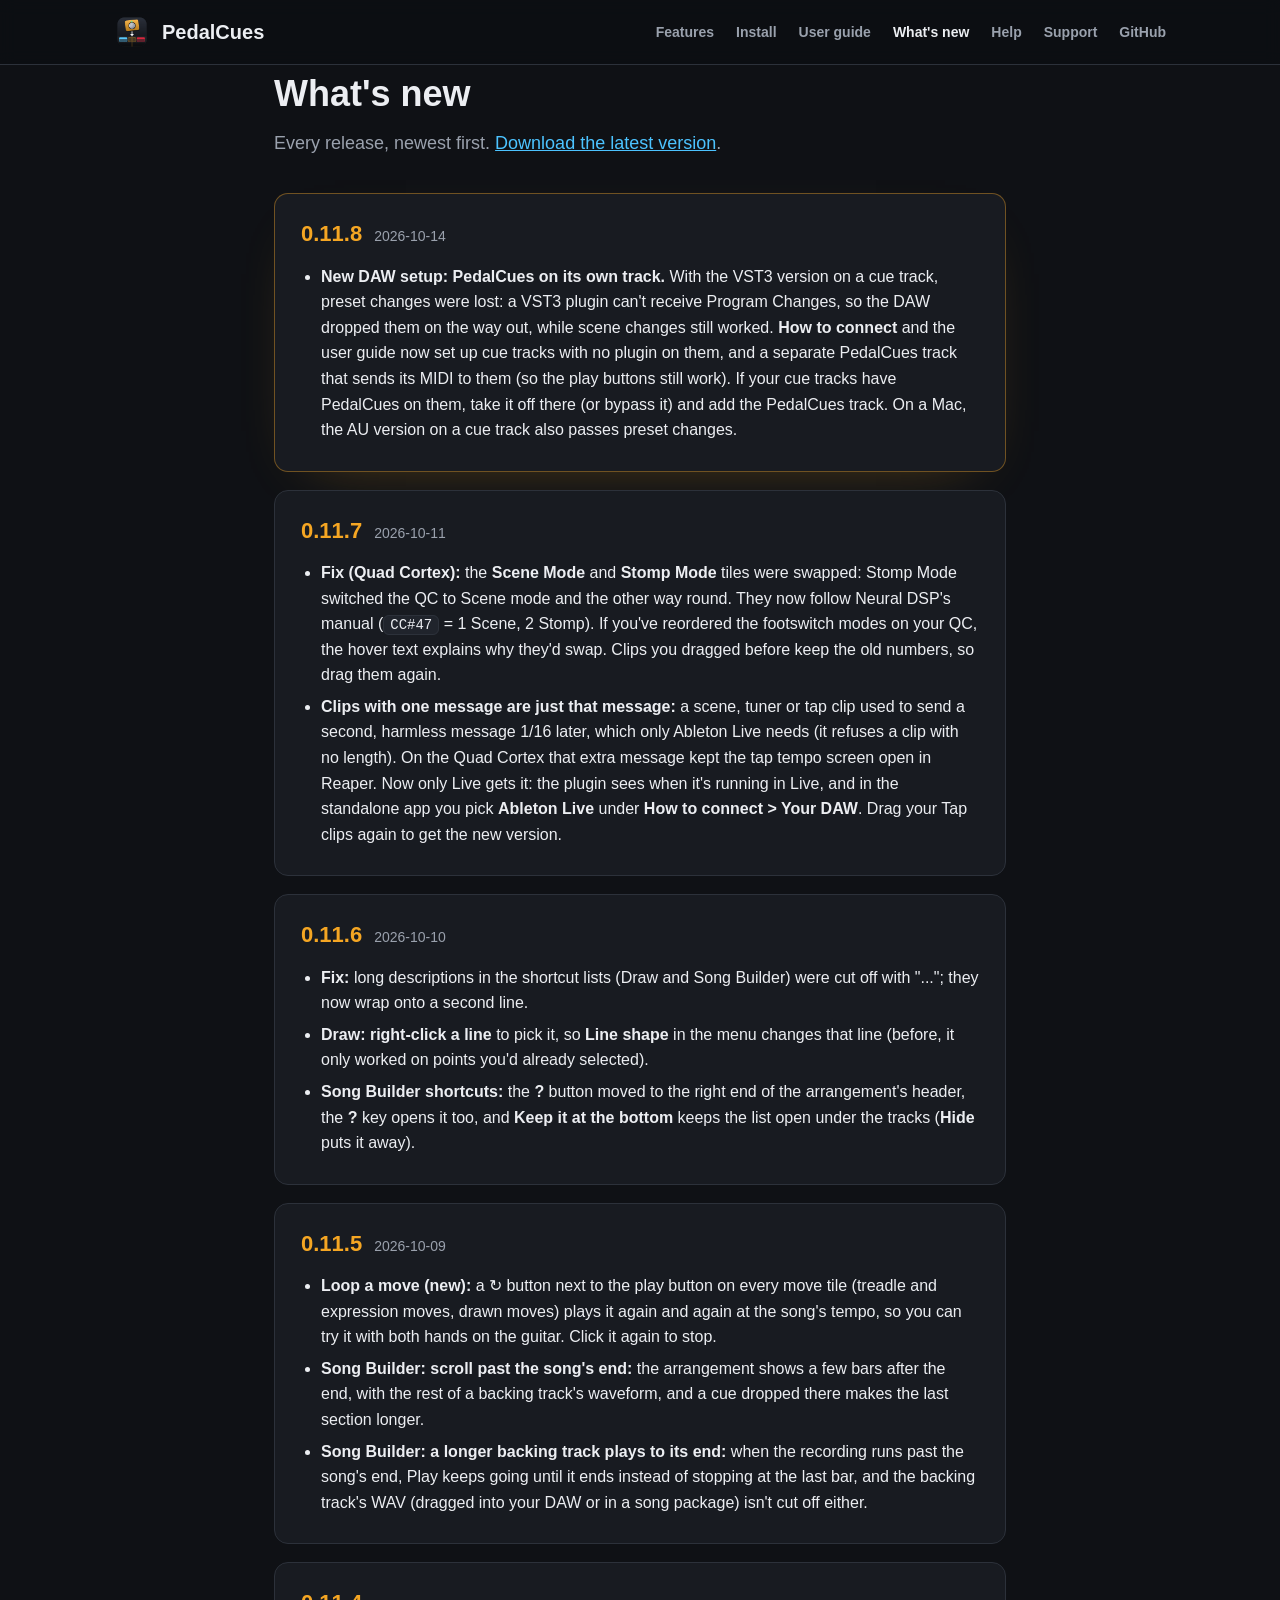
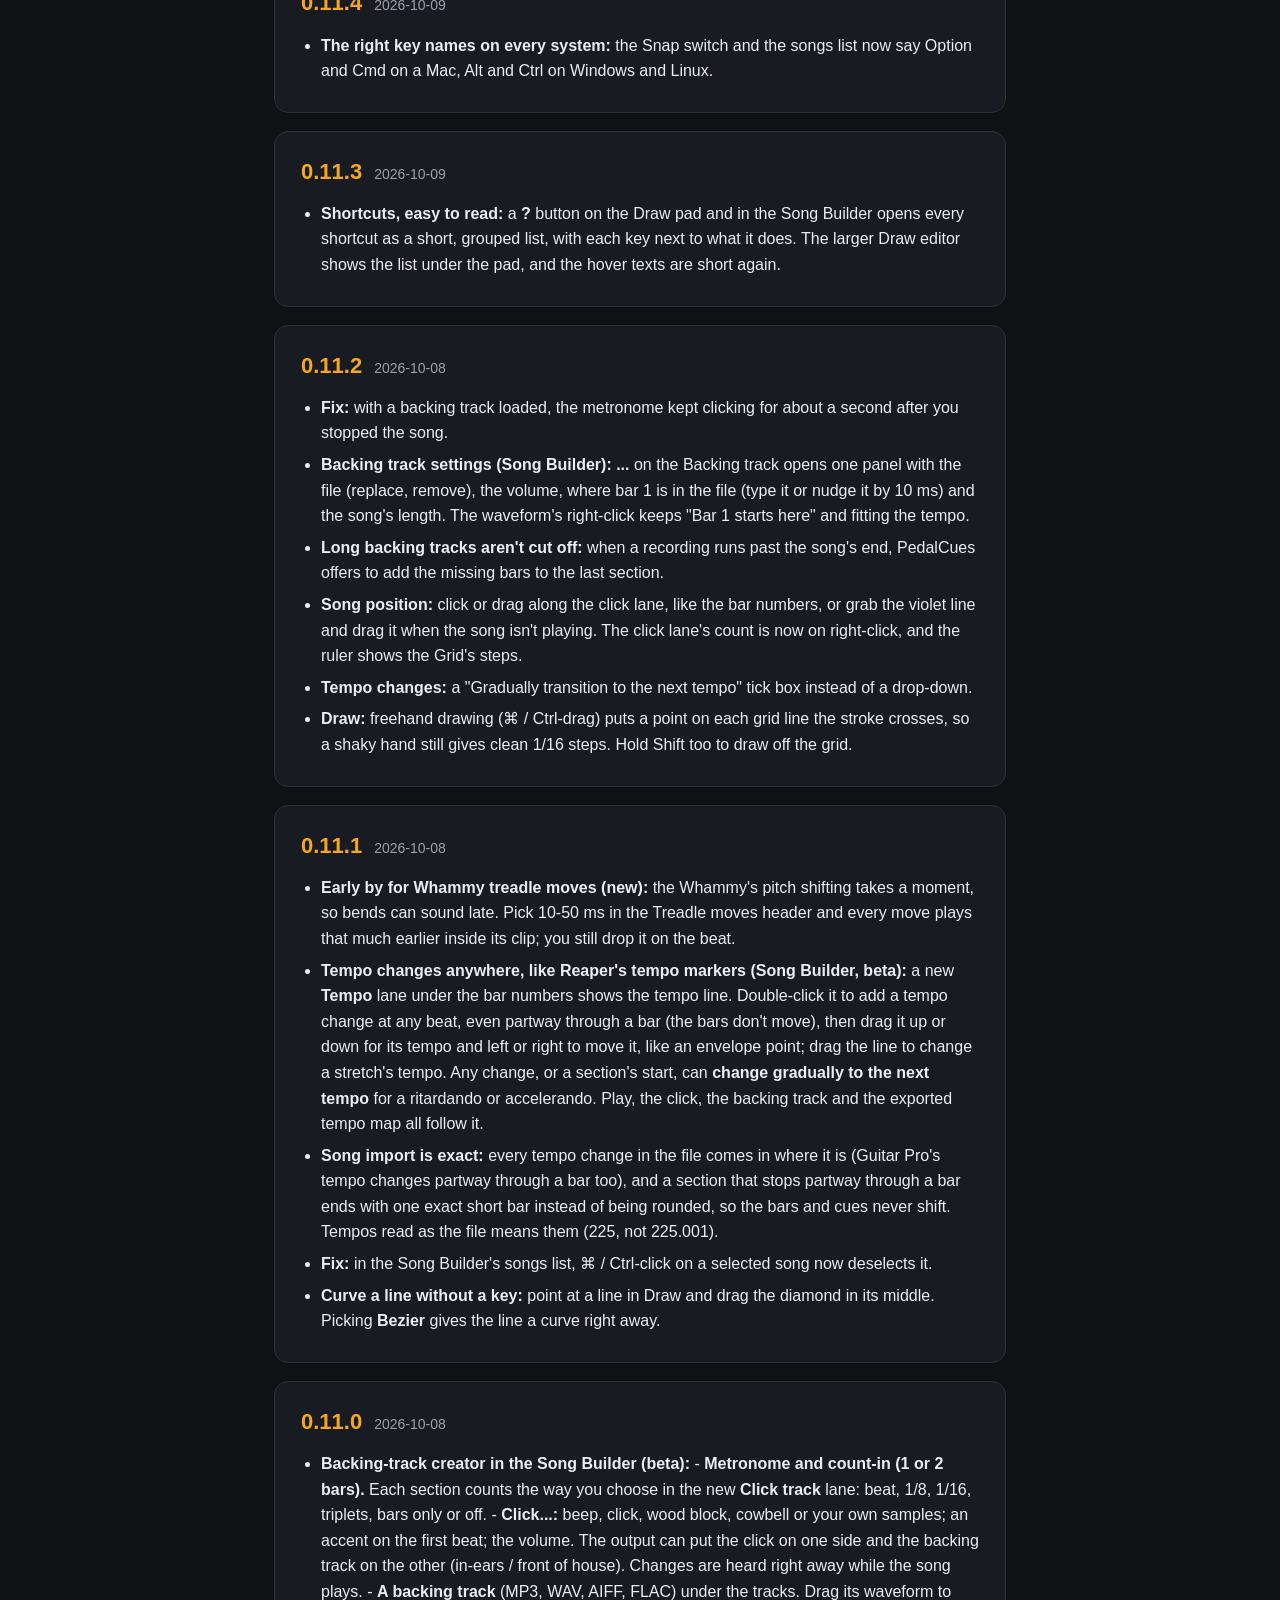
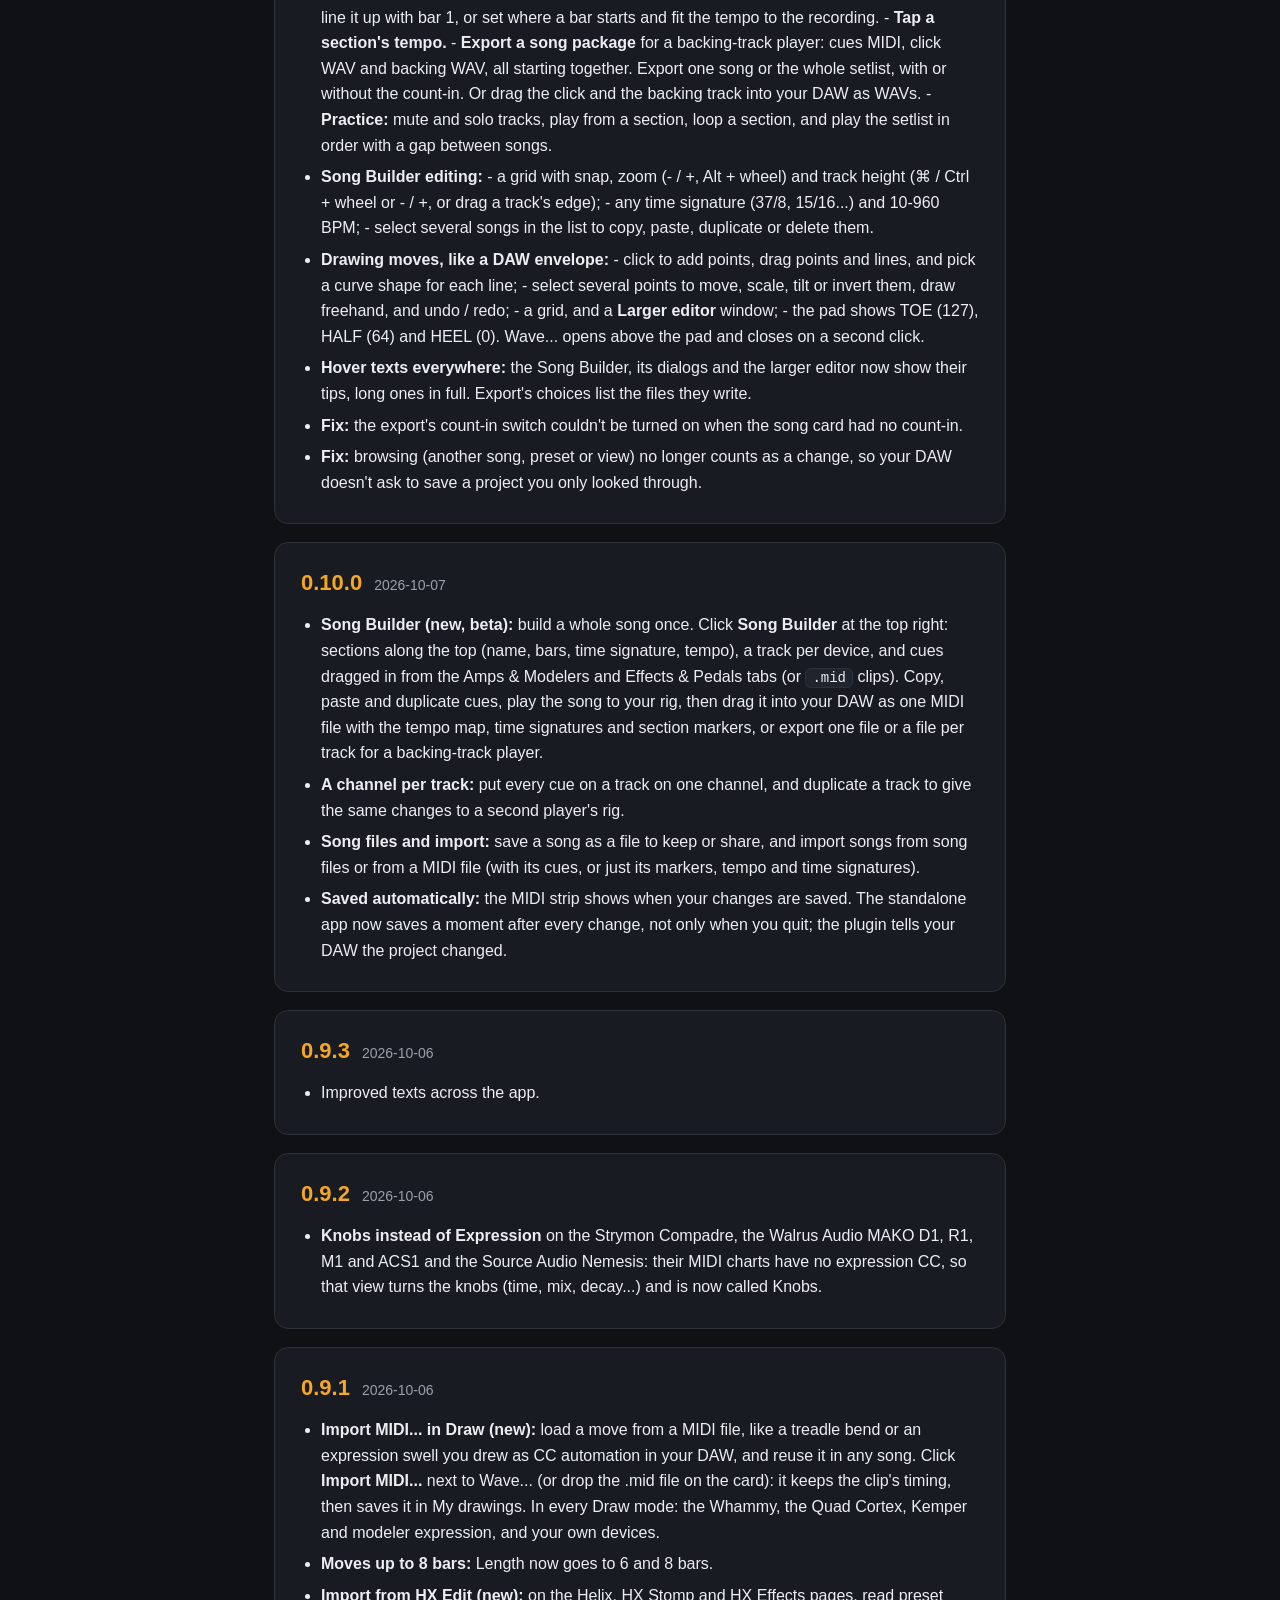
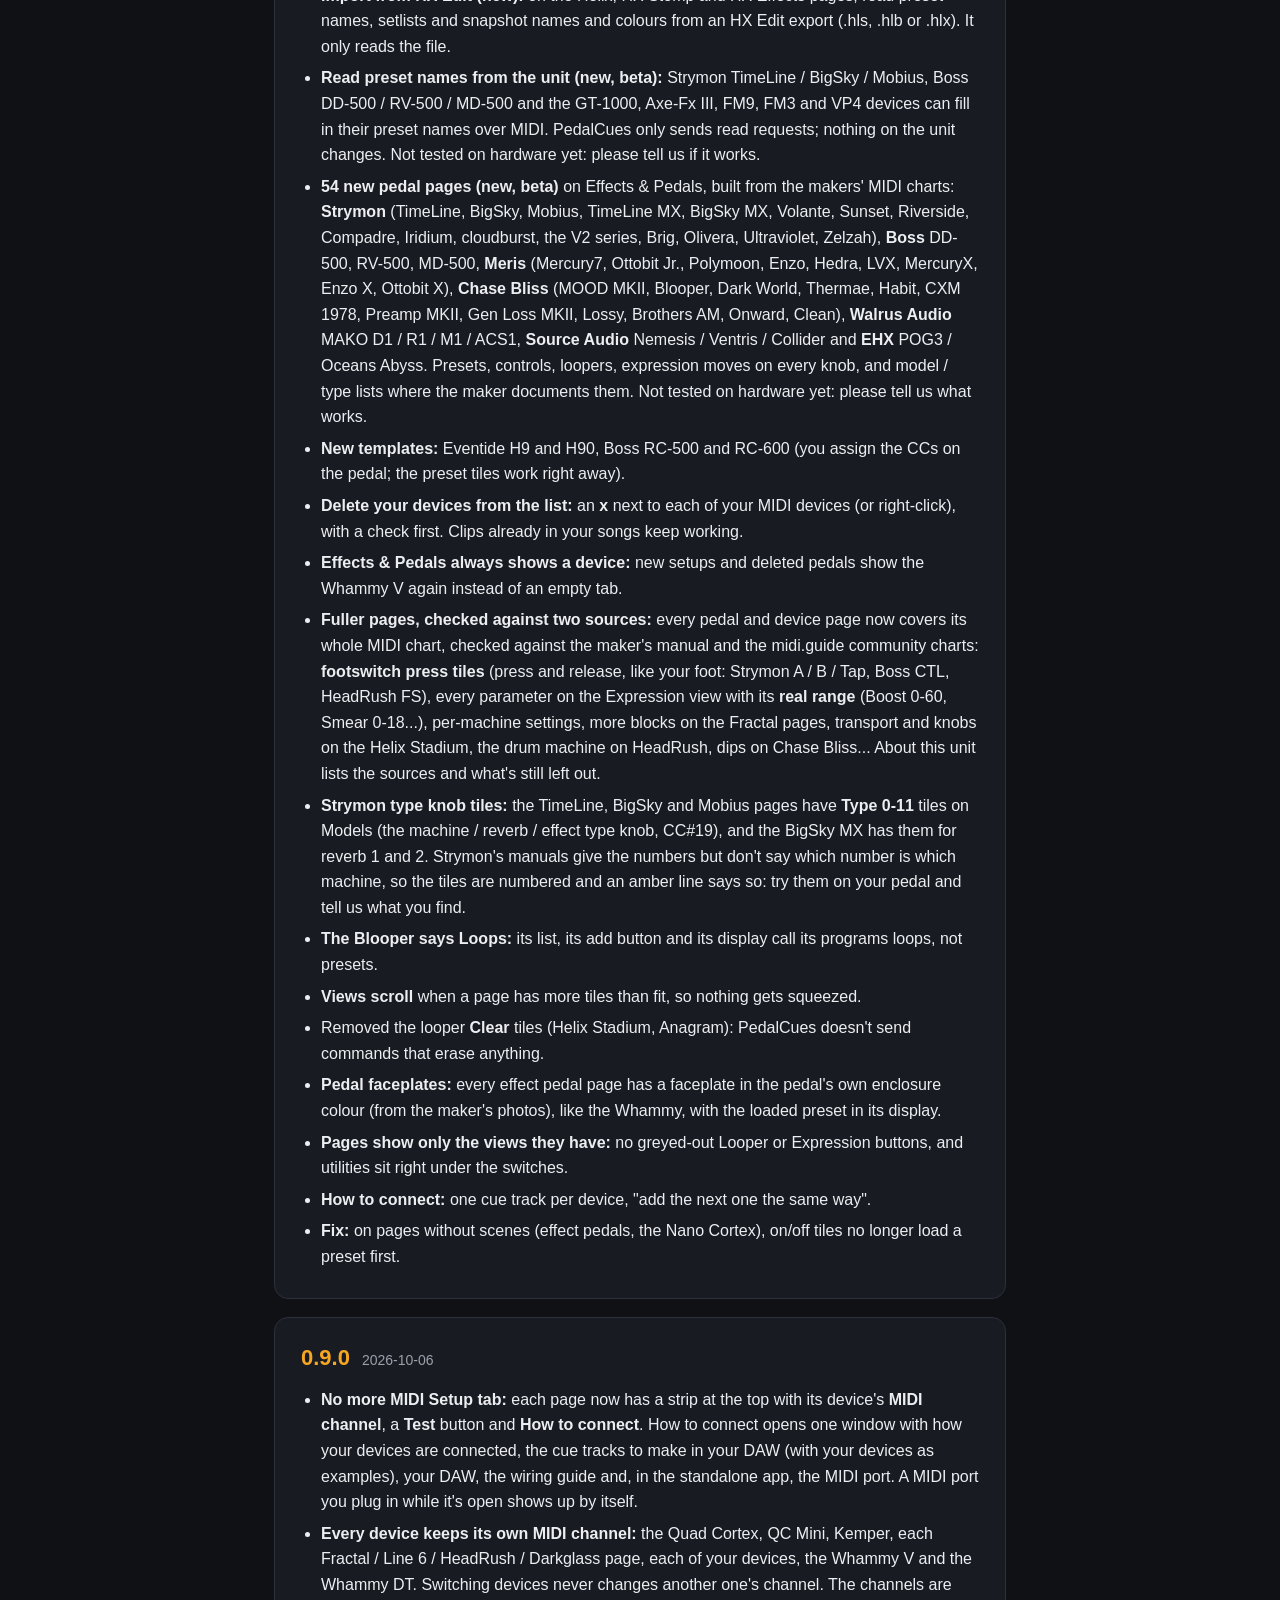
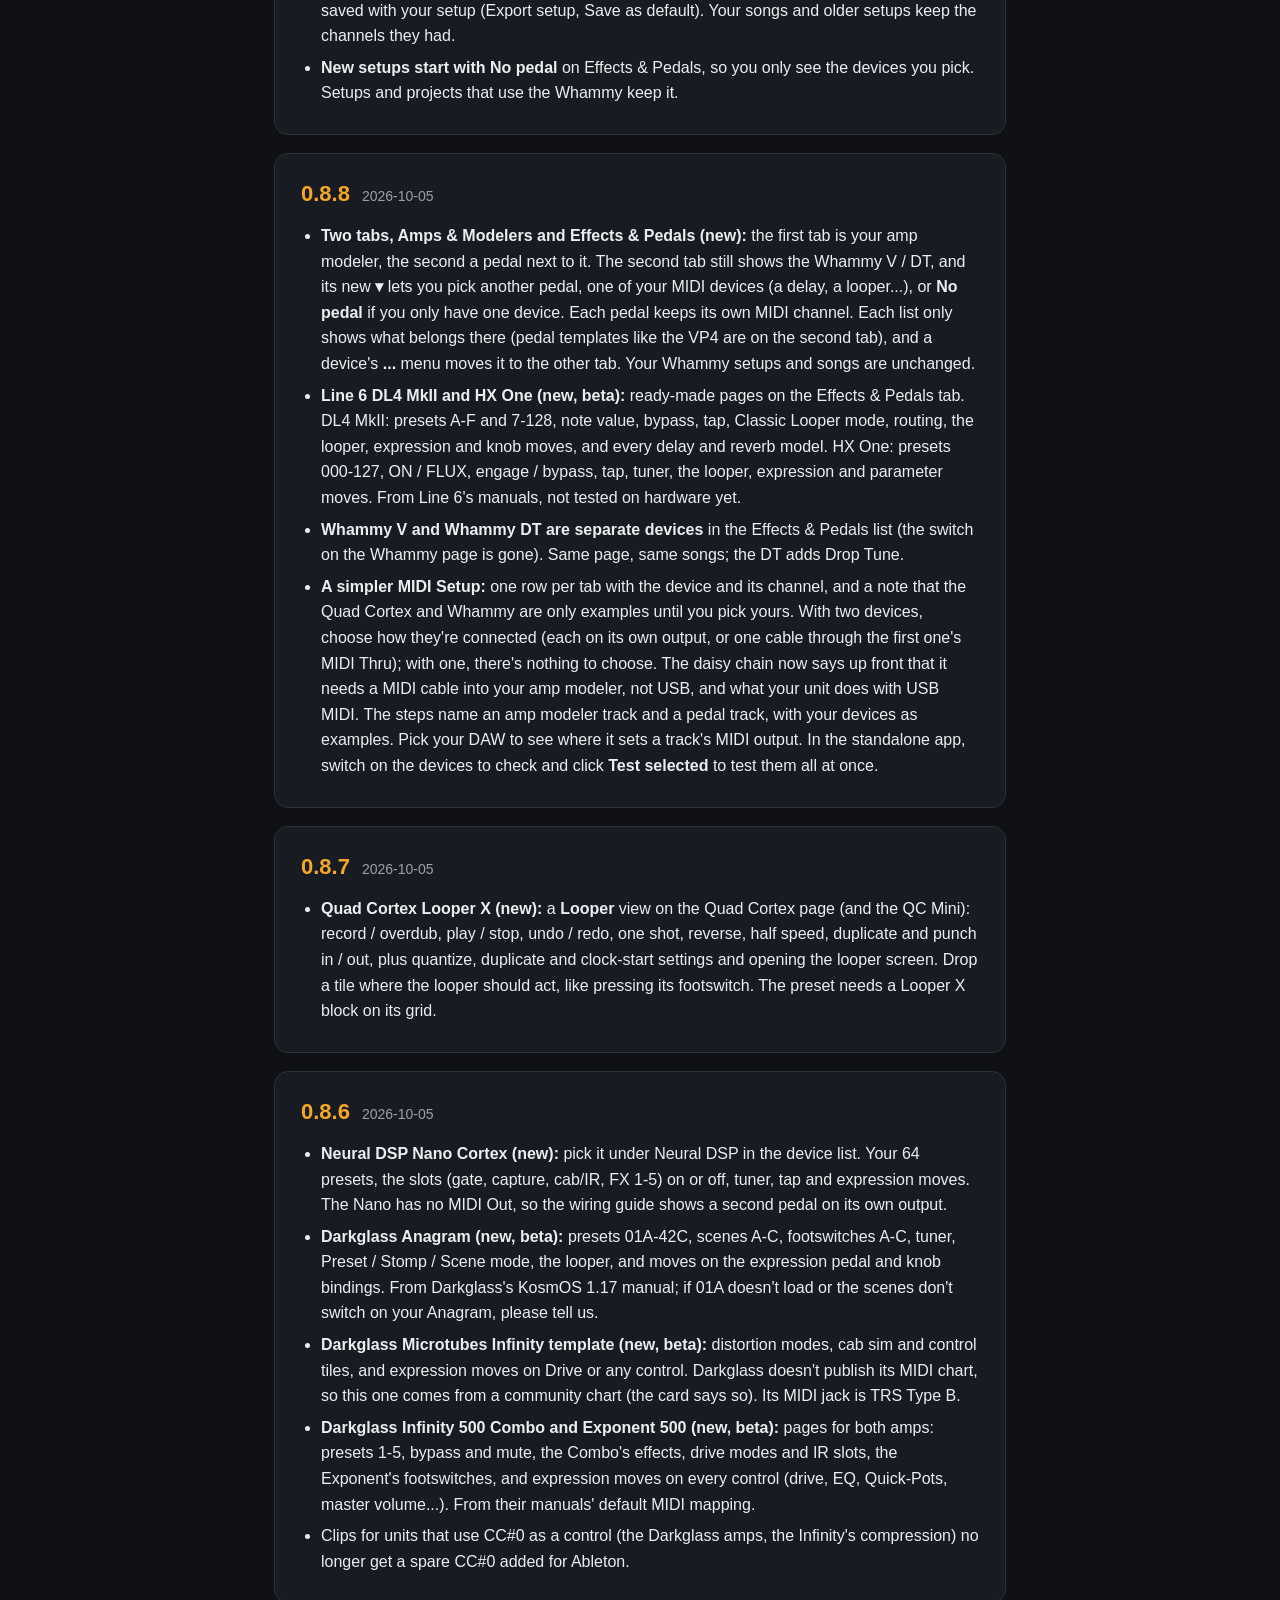
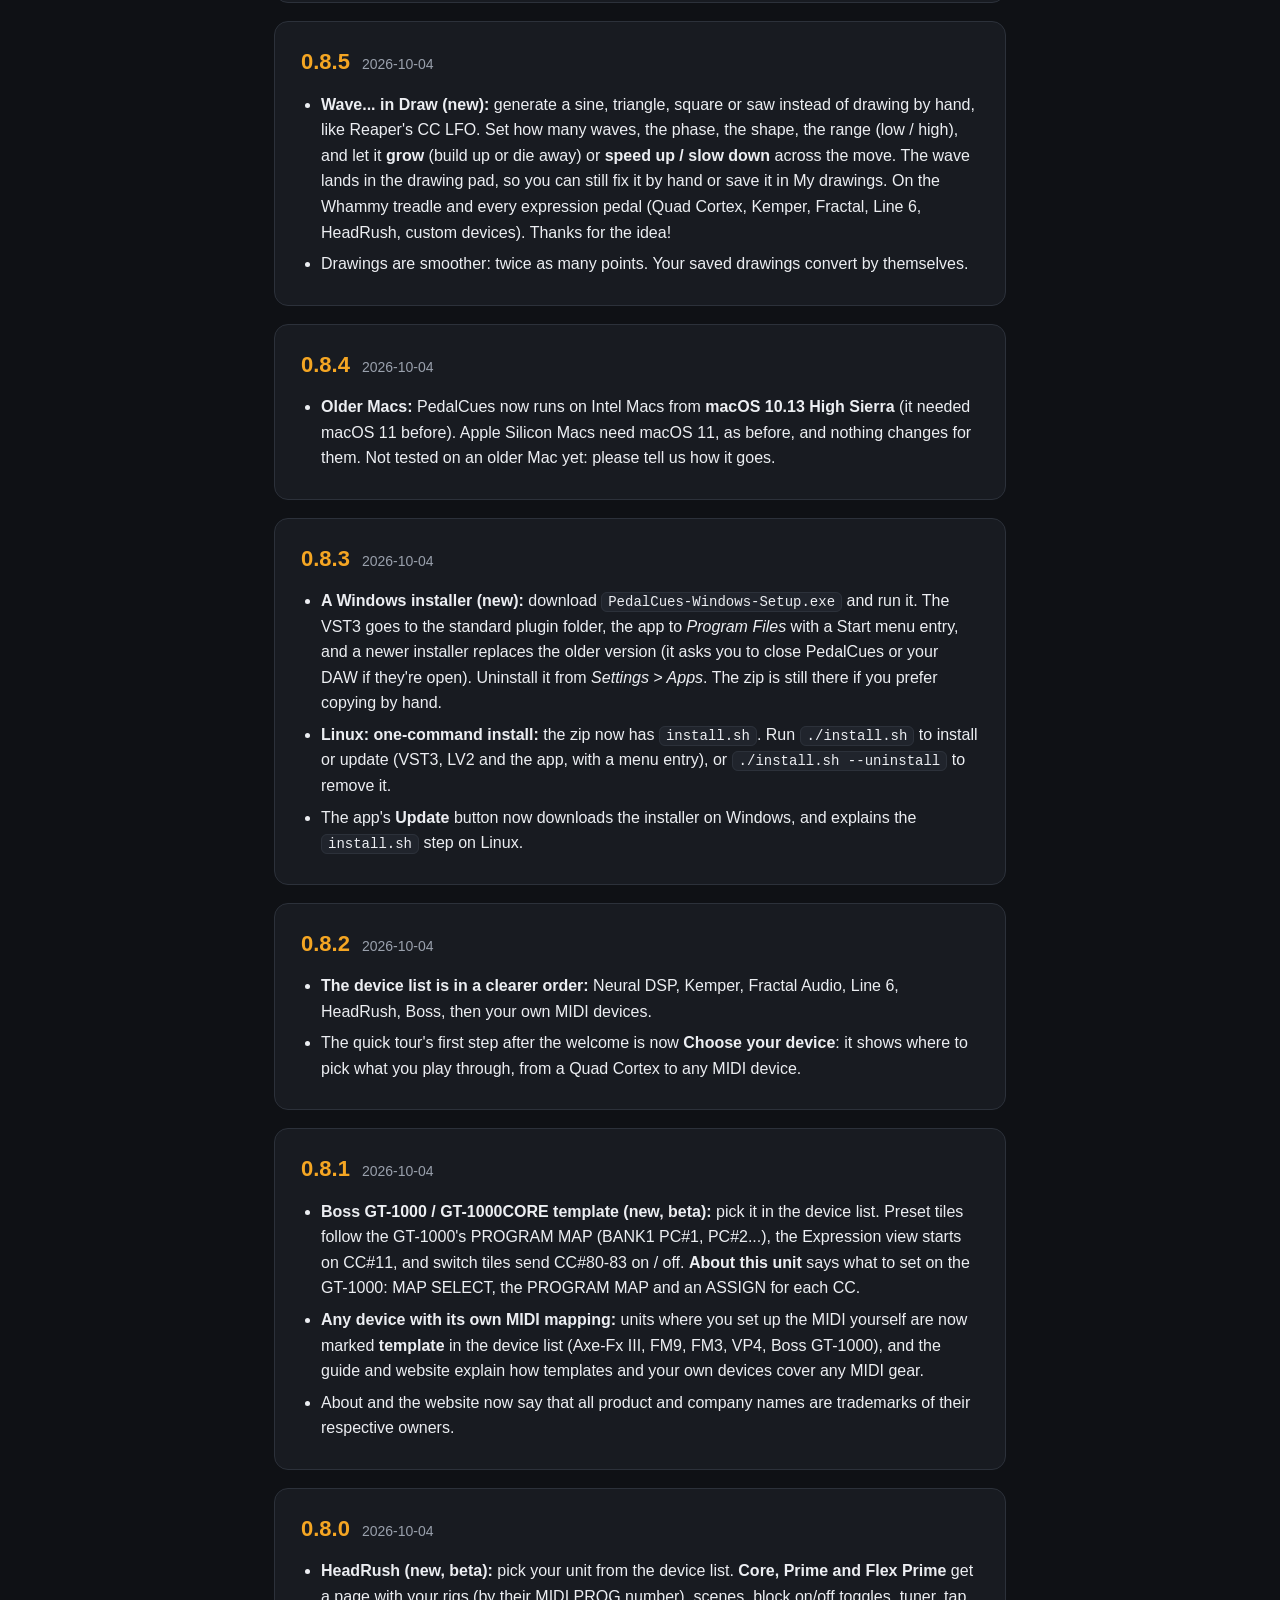
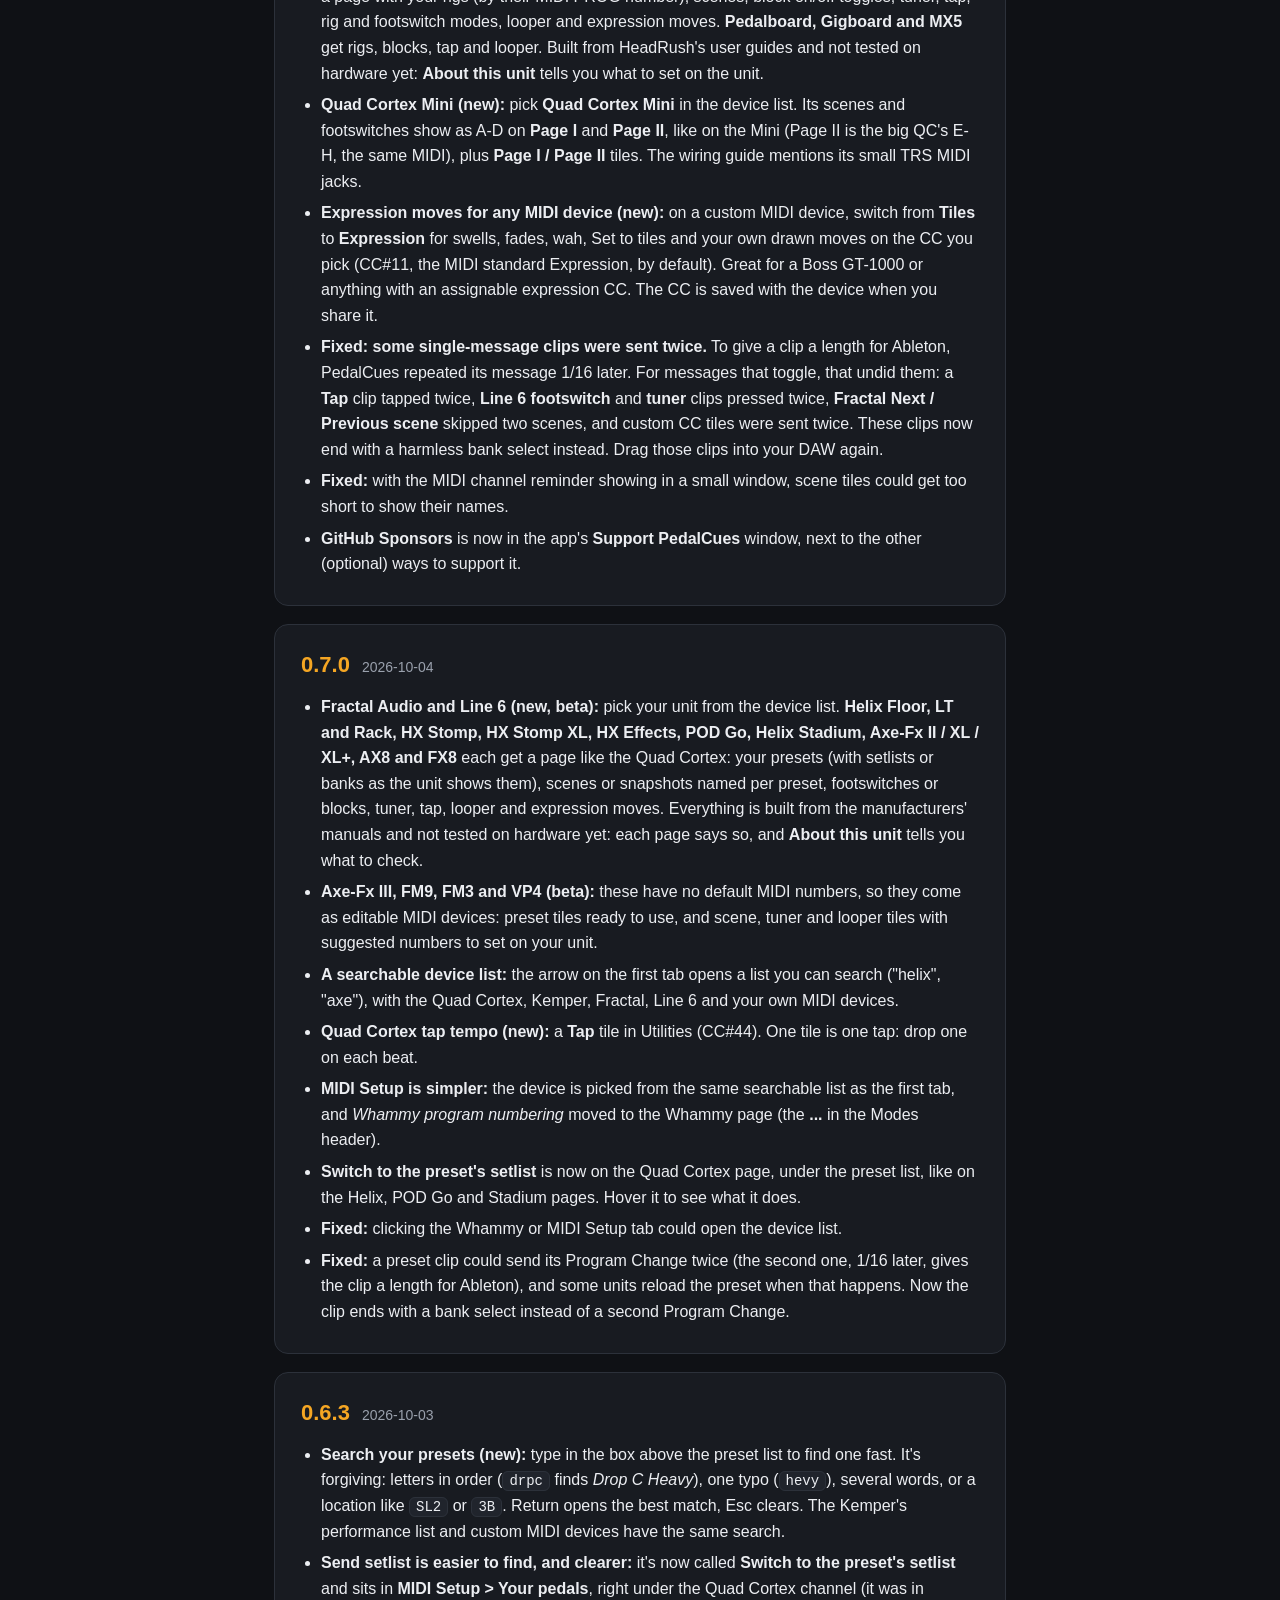
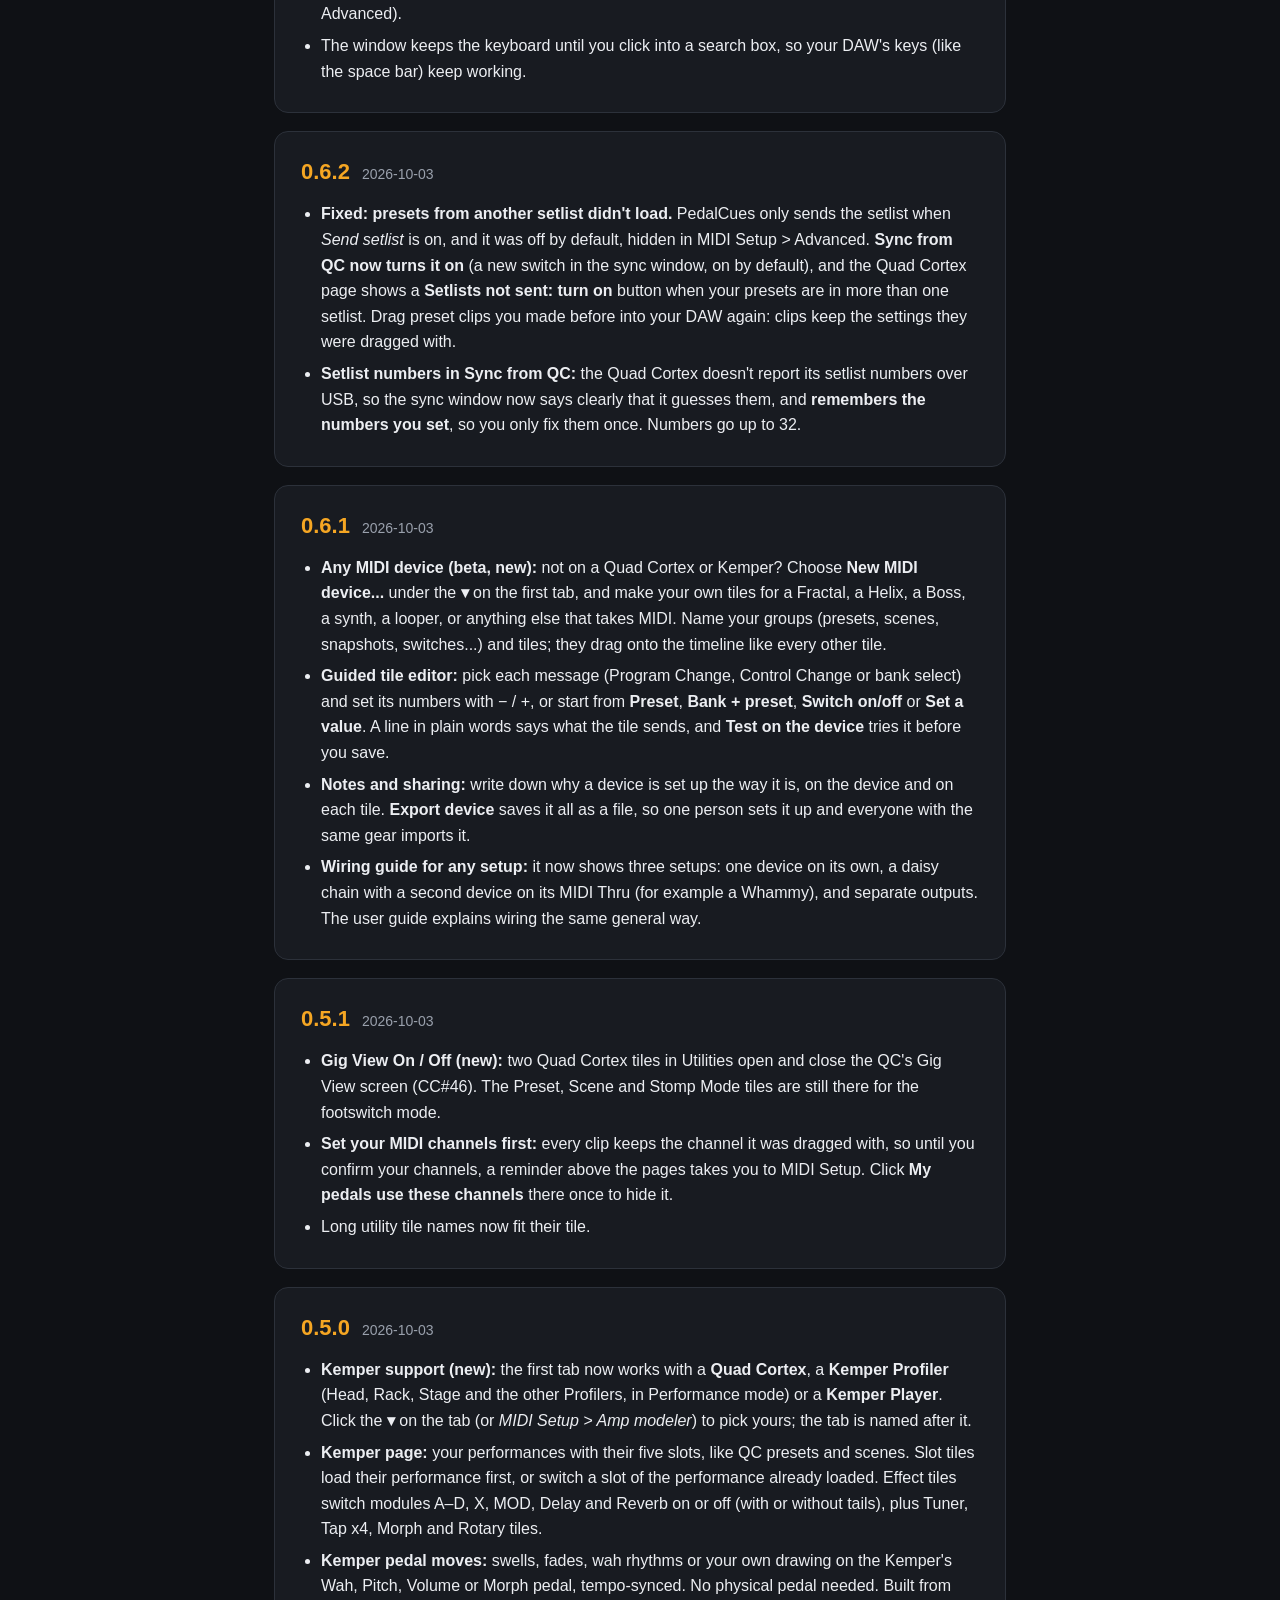
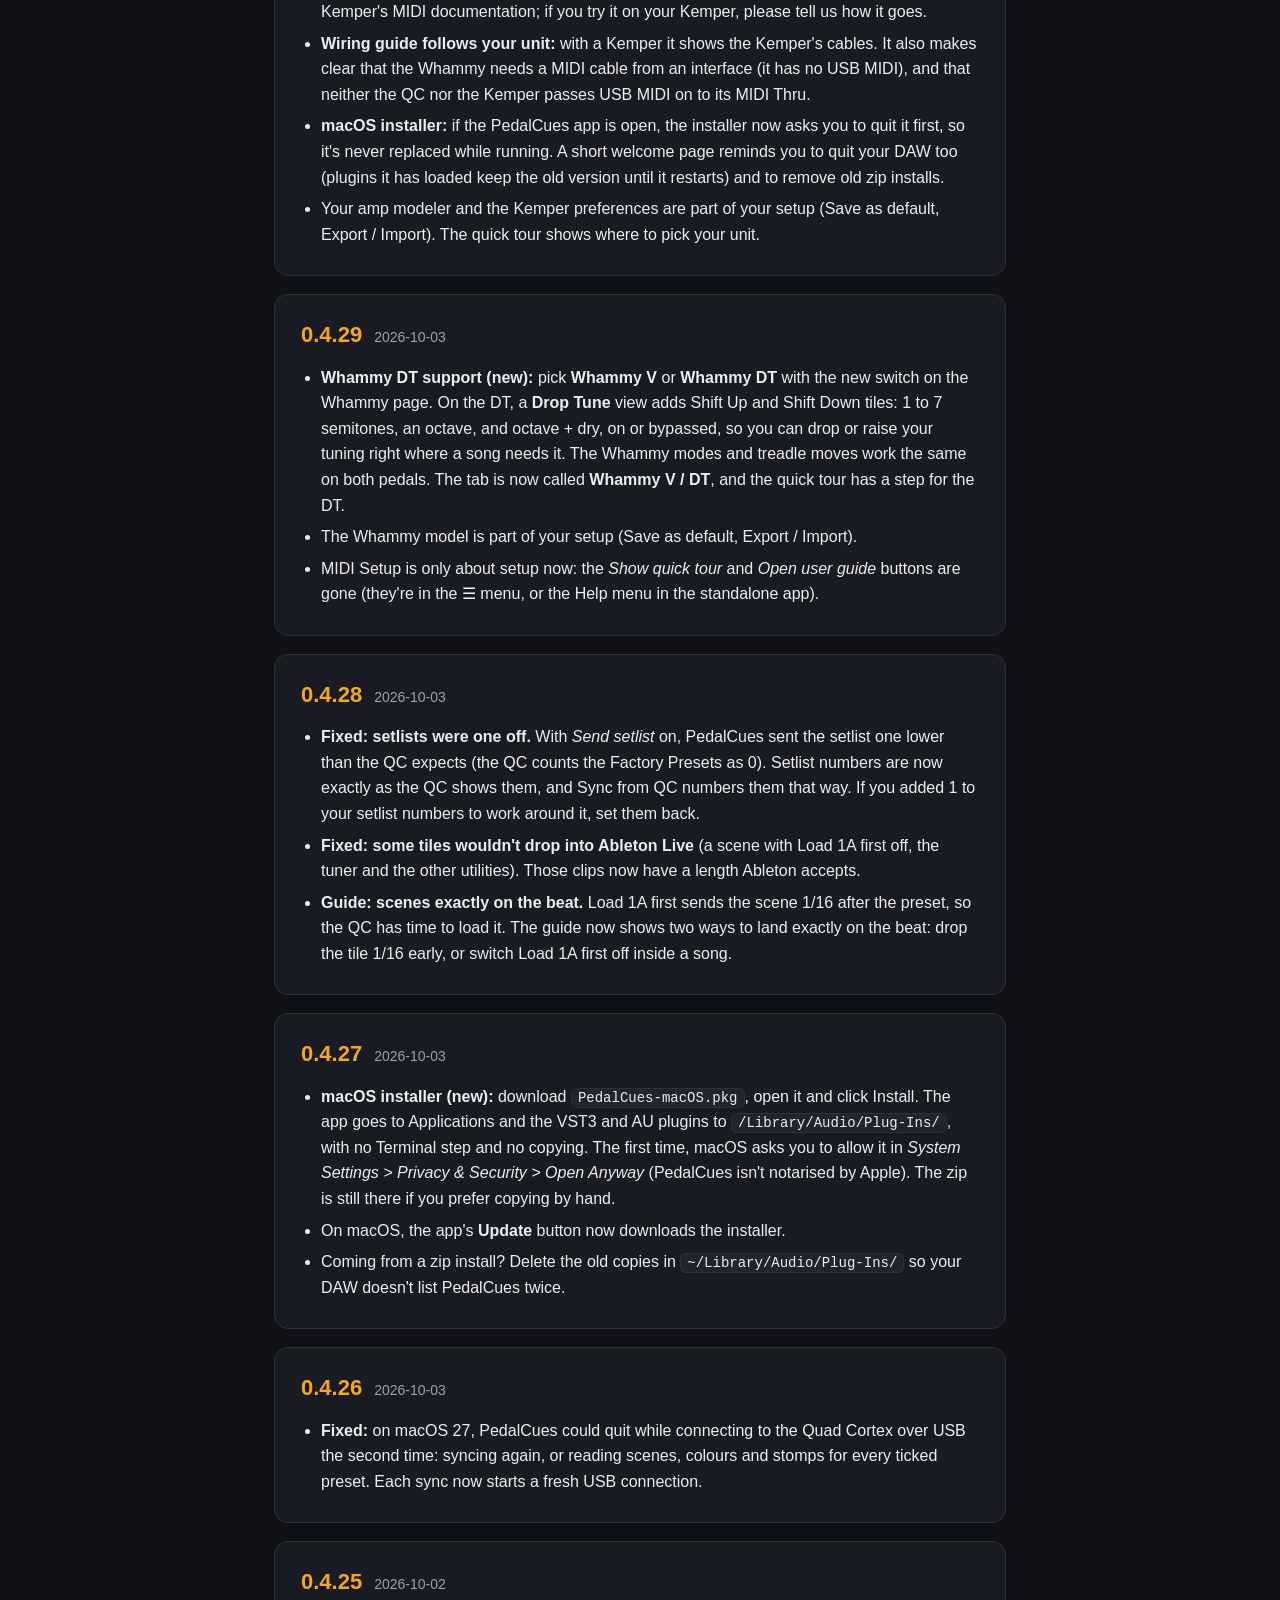
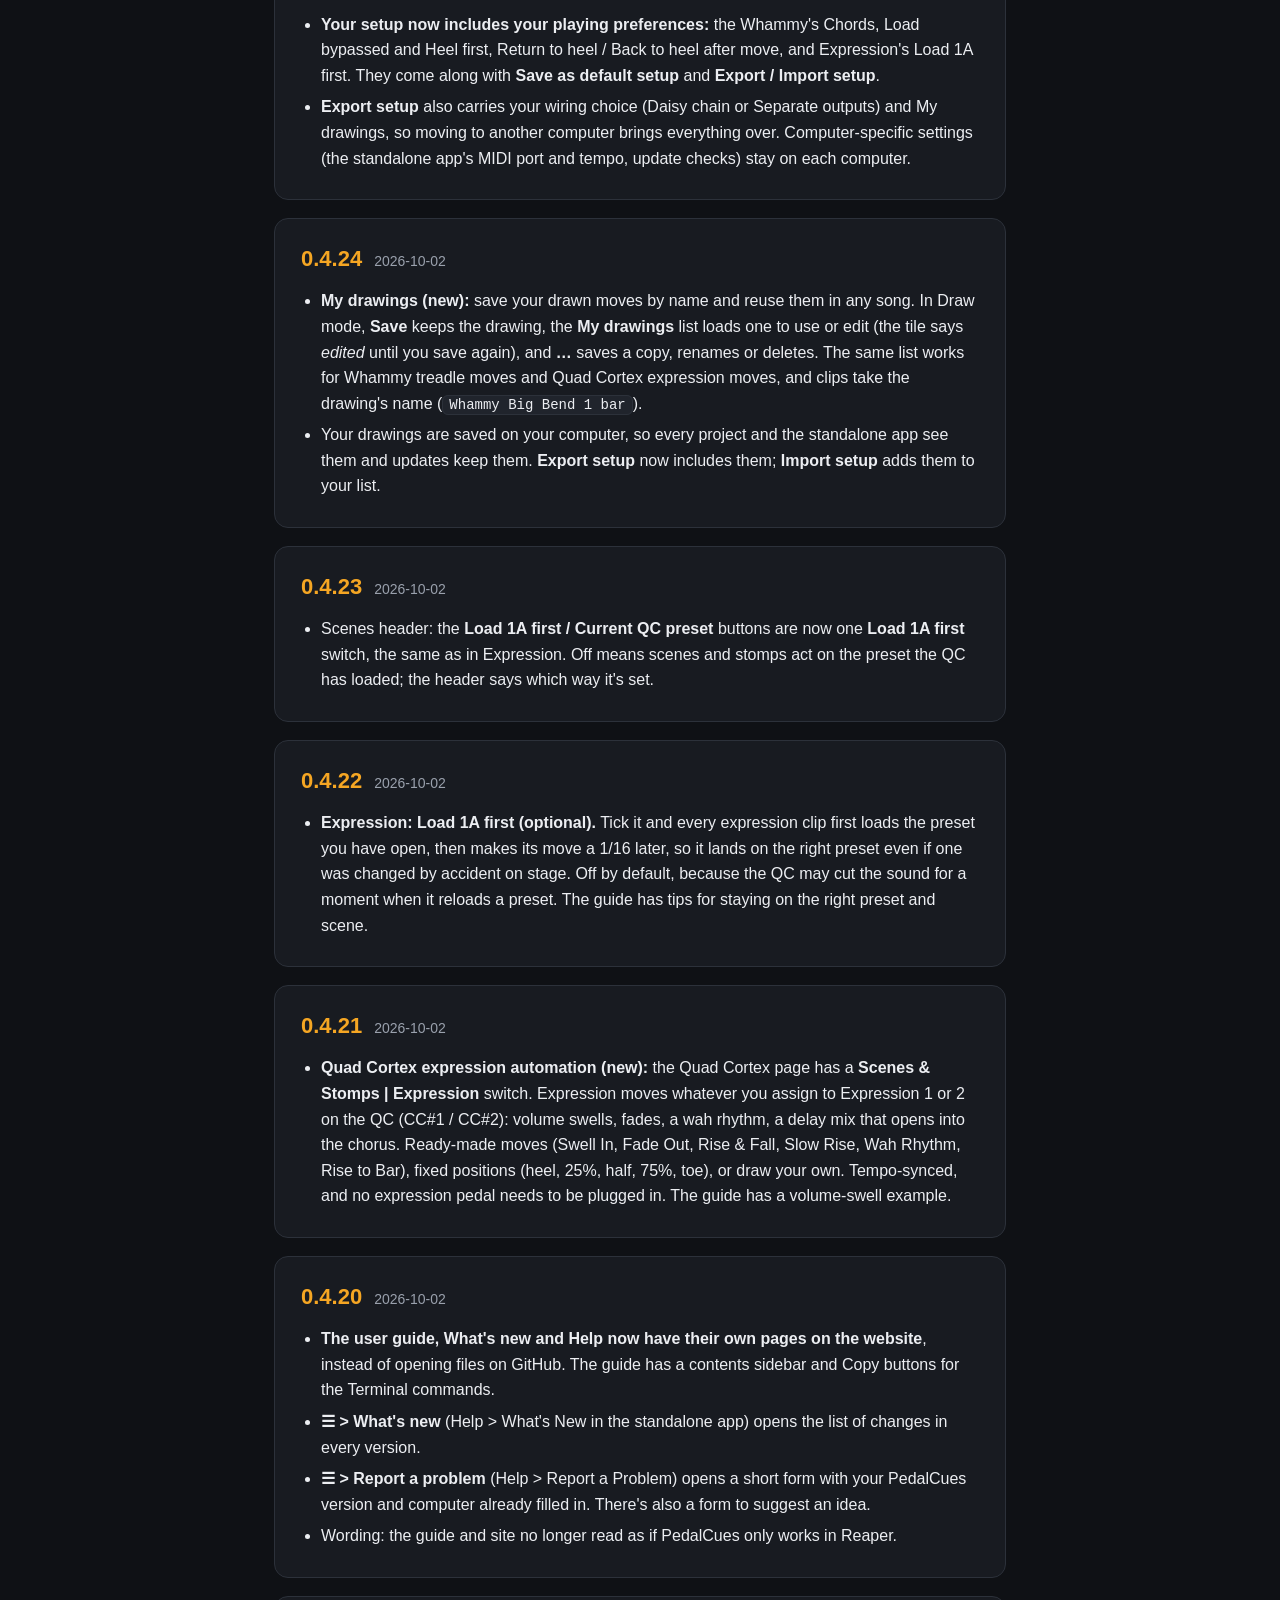
==== commit 019abd0f: "v0.11.8: New DAW setup, so preset changes always load - PedalCues now goes on a track of its own, an" ====
--- a/docs/changelog.html
+++ b/docs/changelog.html
@@ -29,6 +29,7 @@
 <main class="wrap narrow">
   <h1>What's new</h1>
   <p class="lead">Every release, newest first. <a href="./#download">Download the latest version</a>.</p>
+<section class="release" id="v0.11.8"><h2>0.11.8</h2><div class="date">2026-10-14</div><ul><li><b>New DAW setup: PedalCues on its own track.</b> With the VST3 version on a cue track, preset changes were lost: a VST3 plugin can't receive Program Changes, so the DAW dropped them on the way out, while scene changes still worked. <b>How to connect</b> and the user guide now set up cue tracks with no plugin on them, and a separate PedalCues track that sends its MIDI to them (so the play buttons still work). If your cue tracks have PedalCues on them, take it off there (or bypass it) and add the PedalCues track. On a Mac, the AU version on a cue track also passes preset changes.</li></ul></section>
 <section class="release" id="v0.11.7"><h2>0.11.7</h2><div class="date">2026-10-11</div><ul><li><b>Fix (Quad Cortex):</b> the <b>Scene Mode</b> and <b>Stomp Mode</b> tiles were swapped: Stomp Mode switched the QC to Scene mode and the other way round. They now follow Neural DSP's manual (<code>CC#47</code> = 1 Scene, 2 Stomp). If you've reordered the footswitch modes on your QC, the hover text explains why they'd swap. Clips you dragged before keep the old numbers, so drag them again.</li><li><b>Clips with one message are just that message:</b> a scene, tuner or tap clip used to send a second, harmless message 1/16 later, which only Ableton Live needs (it refuses a clip with no length). On the Quad Cortex that extra message kept the tap tempo screen open in Reaper. Now only Live gets it: the plugin sees when it's running in Live, and in the standalone app you pick <b>Ableton Live</b> under <b>How to connect &gt; Your DAW</b>. Drag your Tap clips again to get the new version.</li></ul></section>
 <section class="release" id="v0.11.6"><h2>0.11.6</h2><div class="date">2026-10-10</div><ul><li><b>Fix:</b> long descriptions in the shortcut lists (Draw and Song Builder) were cut off with "..."; they now wrap onto a second line.</li><li><b>Draw: right-click a line</b> to pick it, so <b>Line shape</b> in the menu changes that line (before, it only worked on points you'd already selected).</li><li><b>Song Builder shortcuts:</b> the <b>?</b> button moved to the right end of the arrangement's header, the <b>?</b> key opens it too, and <b>Keep it at the bottom</b> keeps the list open under the tracks (<b>Hide</b> puts it away).</li></ul></section>
 <section class="release" id="v0.11.5"><h2>0.11.5</h2><div class="date">2026-10-09</div><ul><li><b>Loop a move (new):</b> a ↻ button next to the play button on every move tile (treadle and expression moves, drawn moves) plays it again and again at the song's tempo, so you can try it with both hands on the guitar. Click it again to stop.</li><li><b>Song Builder: scroll past the song's end:</b> the arrangement shows a few bars after the end, with the rest of a backing track's waveform, and a cue dropped there makes the last section longer.</li><li><b>Song Builder: a longer backing track plays to its end:</b> when the recording runs past the song's end, Play keeps going until it ends instead of stopping at the last bar, and the backing track's WAV (dragged into your DAW or in a song package) isn't cut off either.</li></ul></section>
